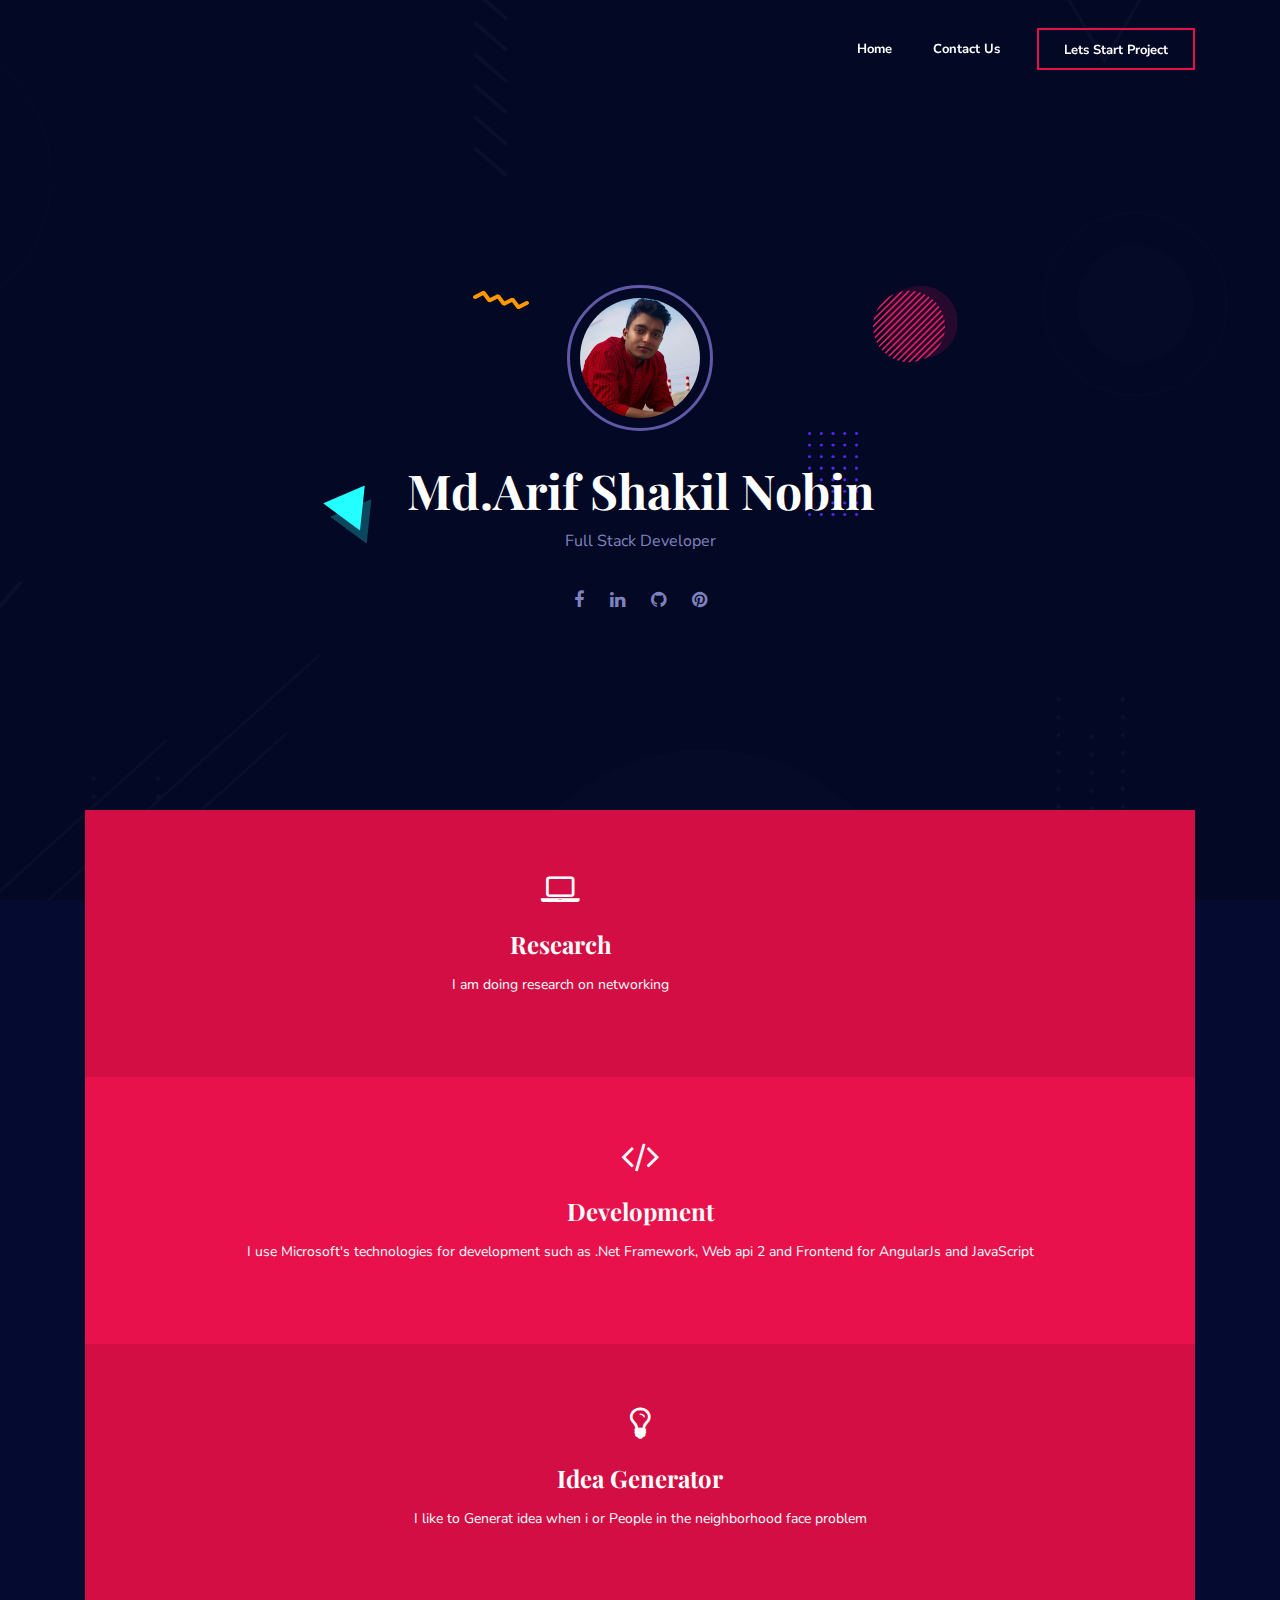
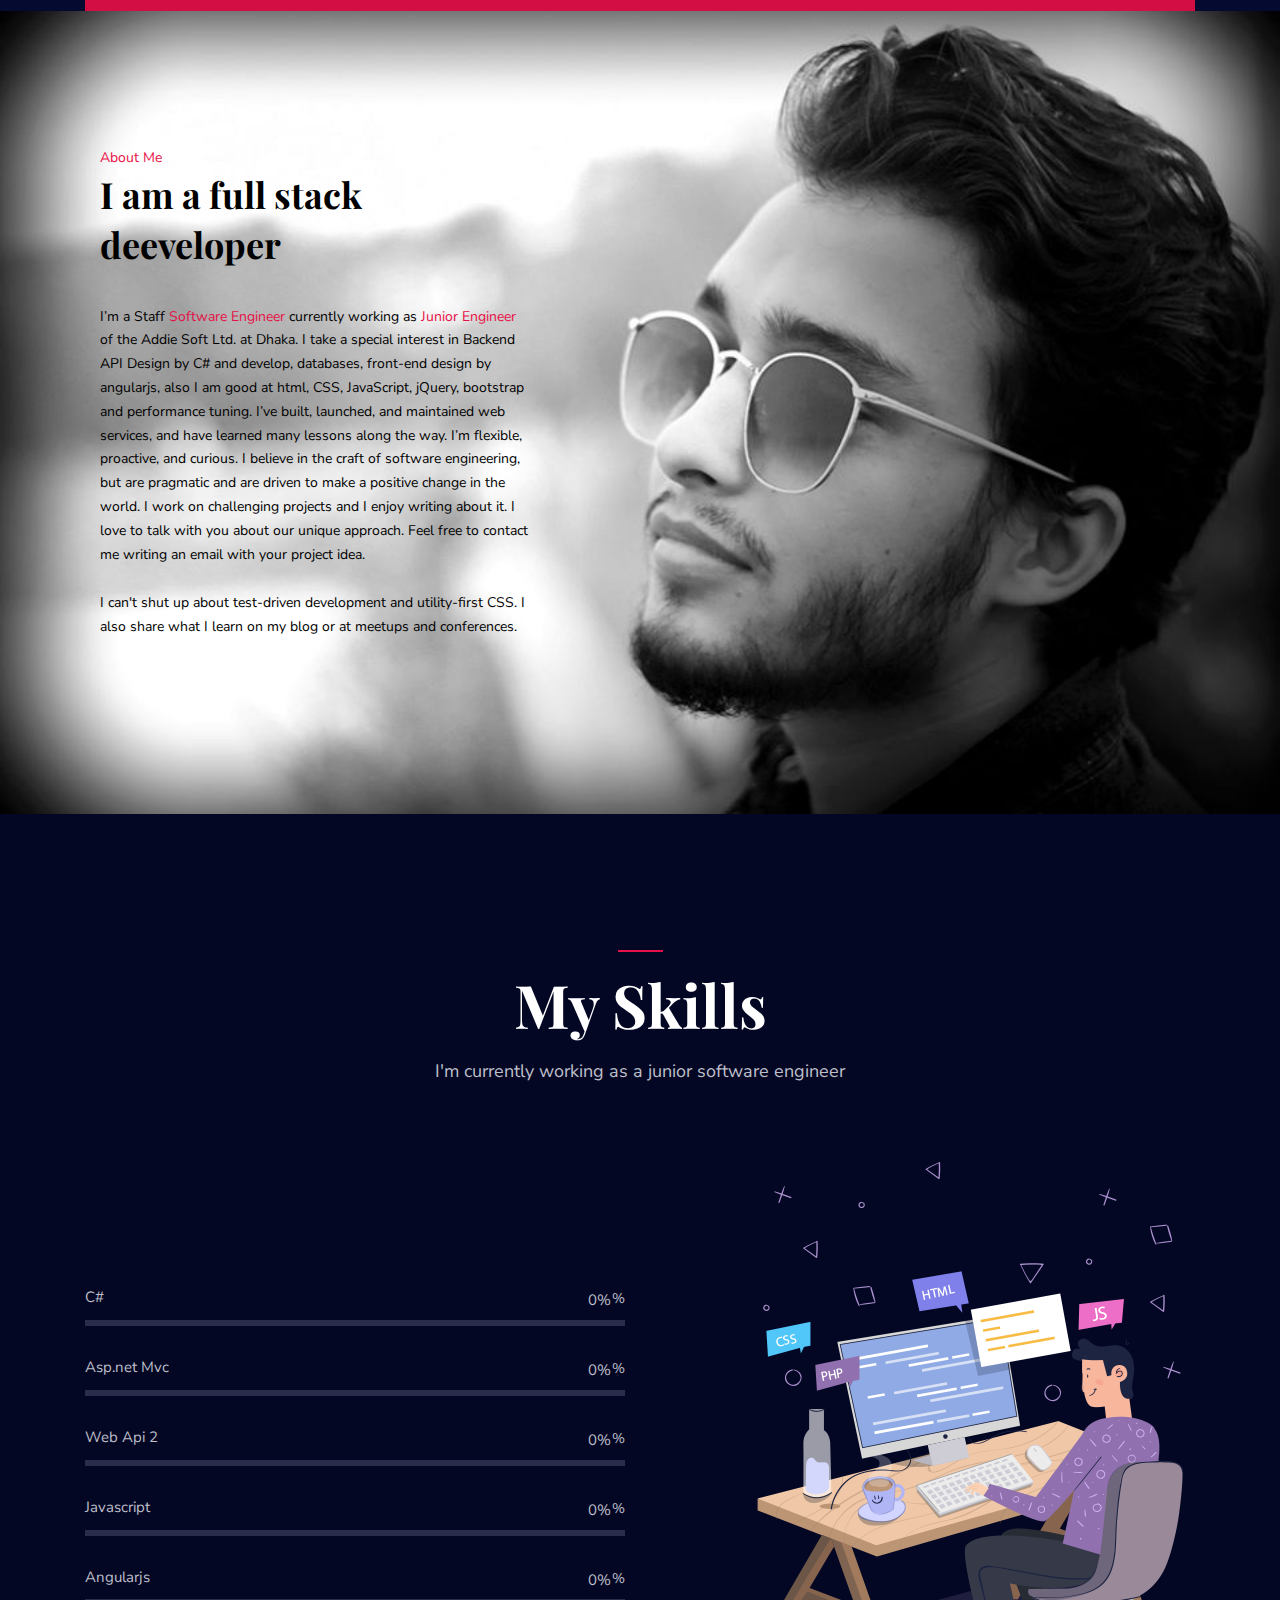
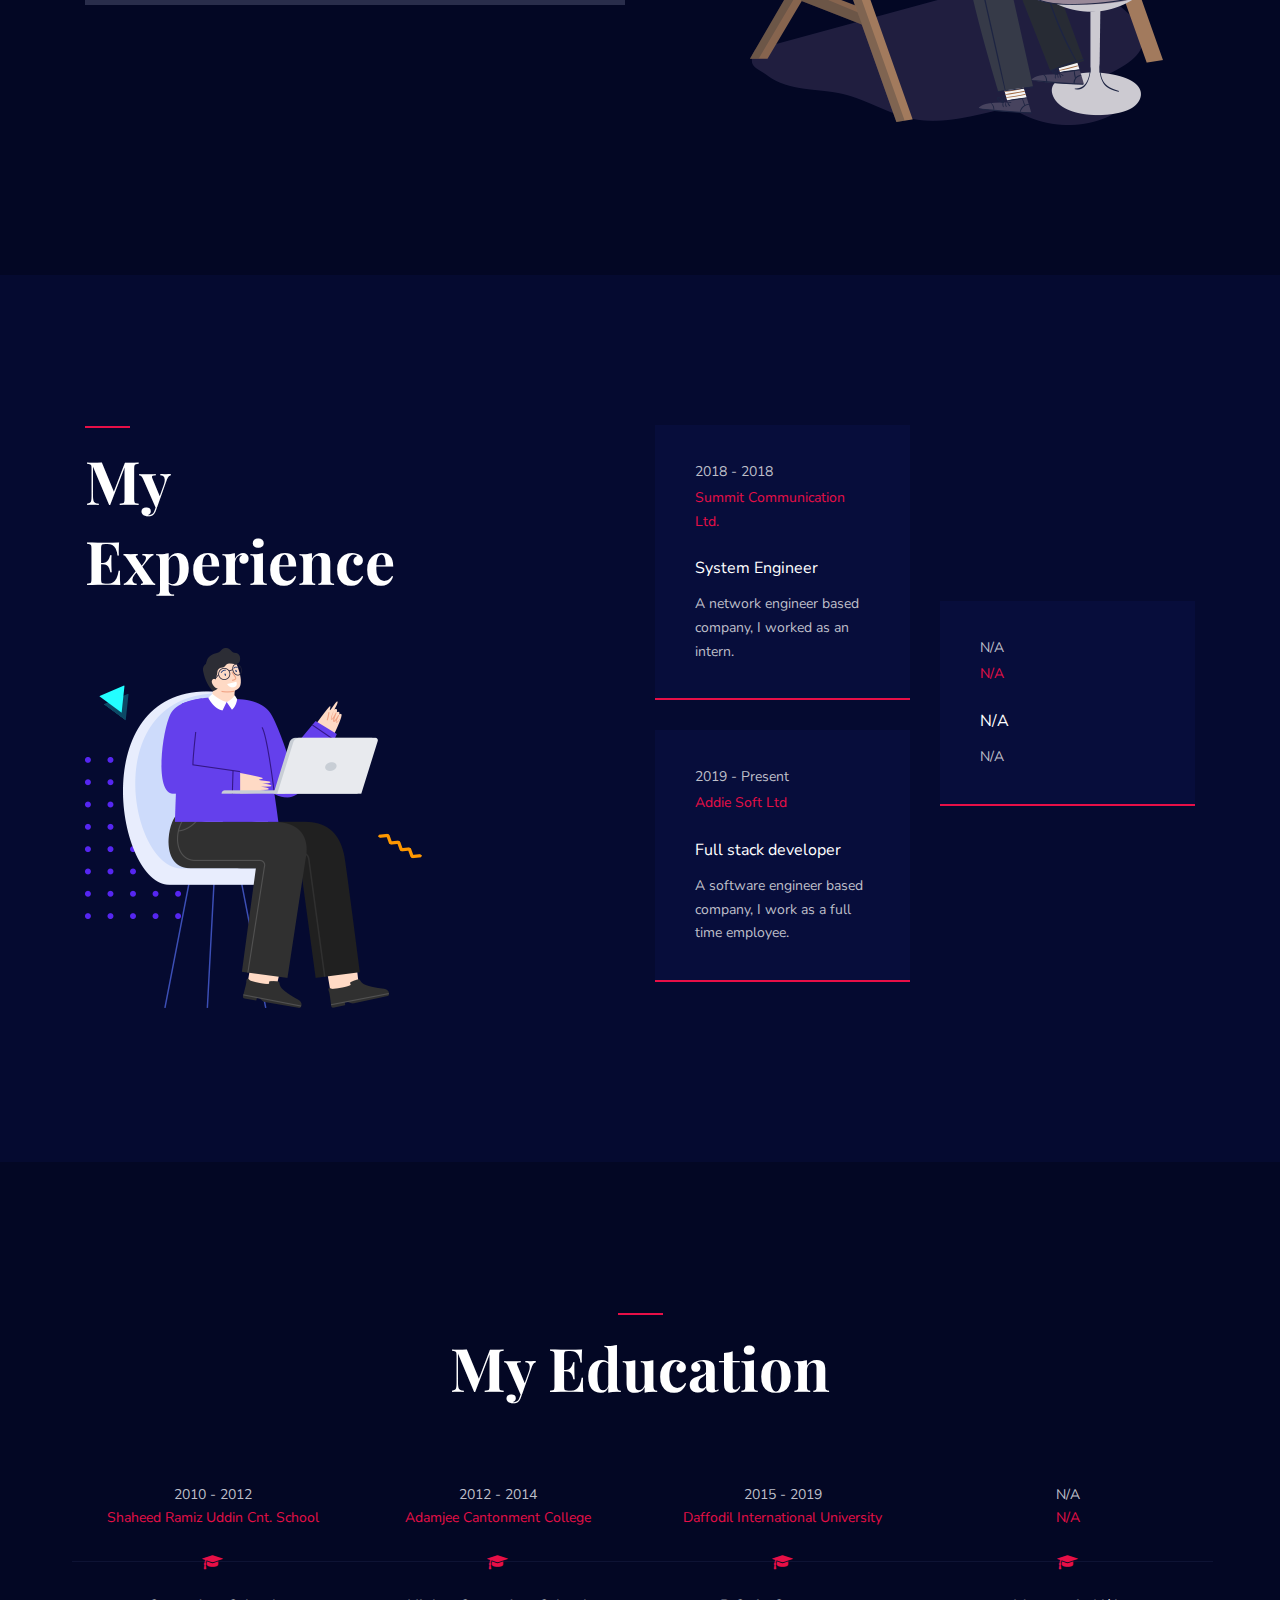
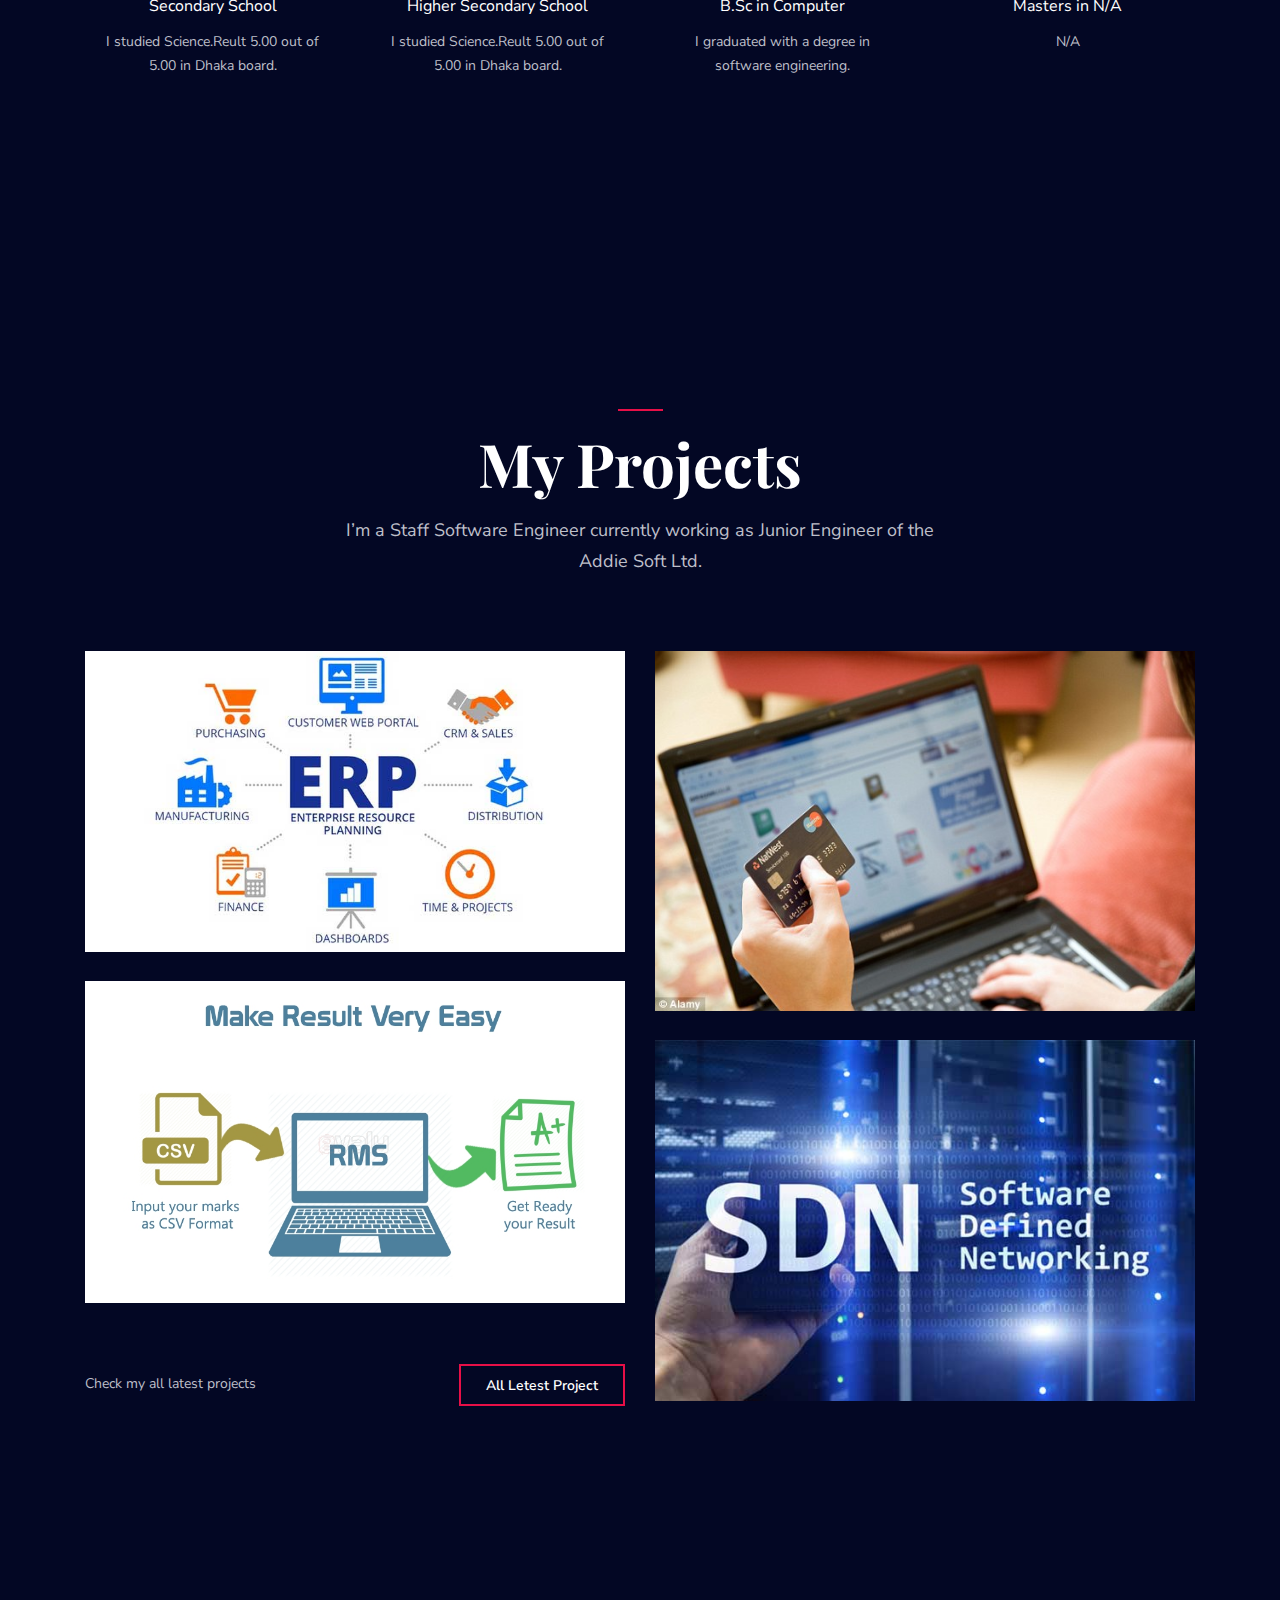
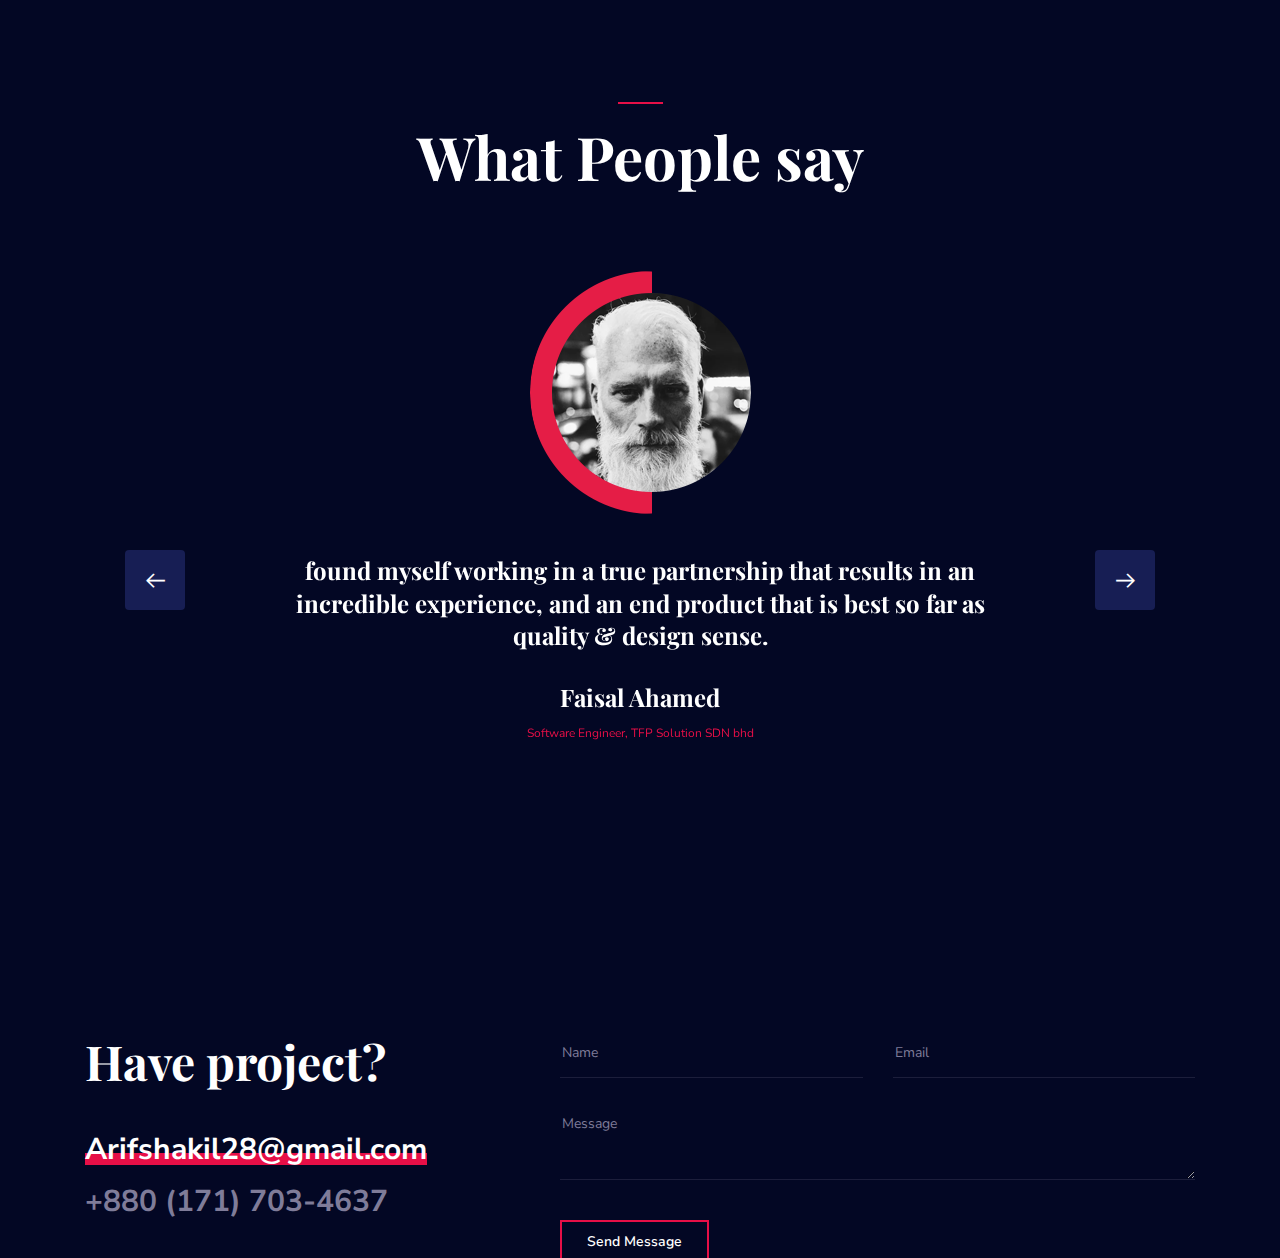
==== index.html @ 3f77db64 "first commit" ====
<!DOCTYPE html>
<html lang="zxx">

<!-- Mirrored from theuxlab.net/miralax/index-3.html by HTTrack Website Copier/3.x [XR&CO'2014], Sat, 02 May 2020 08:11:16 GMT -->
<head>
    <meta charset="UTF-8">
    <meta name="viewport" content="width=device-width, initial-scale=1.0">
    <meta http-equiv="X-UA-Compatible" content="IE=edge" />
    <meta http-equiv="X-UA-Compatible" content="ie=edge">
    <title>Md.Arif Shakil Nobin</title>

    <!-- Stylesheet -->
    <link rel="stylesheet" href="assets/css/vendor.css">
    <link rel="stylesheet" href="assets/css/style.css">
    <link rel="stylesheet" href="assets/css/responsive.css">

</head>
<body class="bg-two">

    <!-- preloader area start -->
    <div class="preloader" id="preloader">
        <div class="preloader-inner">
            <div class="spinner">
                <div class="dot1"></div>
                <div class="dot2"></div>
            </div>
        </div>
    </div>
    <!-- preloader area end -->
    <div class="body-overlay" id="body-overlay"></div>

    <!-- navbar start -->
    <div class="navbar-area bg-one">
        <nav class="navbar navbar-area navbar-expand-lg">
            <div class="container nav-container">
                <div class="responsive-mobile-menu">
                    <button class="menu toggle-btn d-block d-lg-none" data-target="#miralax_main_menu" 
                    aria-expanded="false" aria-label="Toggle navigation">
                        <span class="icon-left"></span>
                        <span class="icon-right"></span>
                    </button>
                </div>
                <!-- <div class="logo">
                    <a href="index.html"><img src="assets/img/logo2.png" alt="img"></a>
                </div> -->
                <div class="nav-right-part nav-right-part-mobile">
                    <a class="btn btn-transparent" href="#">Lets Start Project</a>
                </div>
                <div class="collapse navbar-collapse" id="miralax_main_menu">
                    <ul class="navbar-nav menu-open">
                        <li>
                            <a href="index.html">Home</a>
                            <!-- <ul class="sub-menu">
                                <li><a href="index.html">Home 01</a></li>
                                <li><a href="index-2.html">Home 02</a></li>
                                <li><a href="index-3.html">Home 03</a></li>
                            </ul> -->
                        </li>
                        <!-- <li><a href="profile.html">profile</a></li>
                        <li><a href="pricing.html">Pricing</a></li>
                        <li class="menu-item-has-children">
                            <a href="#">Blog</a>
                            <ul class="sub-menu">
                                <li><a href="blog.html">Blog</a></li>
                                <li><a href="single-blog.html">Blog Single</a></li>
                            </ul>
                        </li> -->
                        <li><a href="contact.html">Contact Us</a></li>
                    </ul>
                </div>
                <div class="nav-right-part nav-right-part-desktop">
                    <a class="btn btn-transparent" href="#">Lets Start Project</a>
                </div>
            </div>
        </nav>
    </div>
    <!-- navbar end -->
    
    <!-- banner start -->
    <div class="banner-area bg-one style-three text-center" style="background-image: url(assets/img/banner/12.png);">
        <div class="container">
            <div class="row justify-content-center">
                <div class="col-lg-7">
                    <div class="banner-inner">
                        <div class="banner-effect-thumb">
                            <img class="effect-img-1" src="assets/img/banner/3.png" alt="img">
                            <img class="effect-img-2" src="assets/img/banner/13.png" alt="img">
                            <img class="effect-img-3" src="assets/img/banner/5.png" alt="img">
                            <img class="effect-img-4" src="assets/img/banner/6.png" alt="img">
                        </div>
                        <div class="thumb">
                            <img src="assets/img/banner/nobin.png" alt="img">
                        </div>
                        <h2>Md.Arif Shakil Nobin</h2>
                        <p>Full Stack Developer</p>
                        <ul class="social-media">
                            <li><a href="https://www.facebook.com/n0bin"><i class="fa fa-facebook"></i></a></li>
                            <li><a href="https://www.linkedin.com/in/nobin922/"><i class="fa fa-linkedin"></i></a></li>
                            <li><a href="https://github.com/arif3592"><i class="fa fa-github"></i></a></li>
                            <li><a href="https://www.pinterest.com/ArifShakilNobin/"><i class="fa fa-pinterest"></i></a></li>
                        </ul>
                    </div>
                </div>
            </div>
        </div>
    </div>
    <!-- banner end -->

    <!-- service area start -->
    <div class="service-area banner-service">
        <div class="container">
            <ul class="service-inner-area">
                <li>
                    <div class="single-service text-center">
                        <div class="icon-box">
                            <i class="fa fa-laptop"></i>
                        </div> 
                        <div class="details">
                            <h5>Research </h5>
                            <p>I am doing research on networking</p>
                        </div>
                    </div>
                </li>
                <li>
                    <div class="single-service text-center">
                        <div class="icon-box">
                            <i class="fa fa-code"></i>
                        </div> 
                        <div class="details">
                            <h5>Development</h5>
                            <p>I use Microsoft's technologies for development such as .Net Framework, Web api 2 and Frontend for AngularJs and JavaScript</p>
                        </div>
                    </div>
                </li>
                <li>
                    <div class="single-service text-center">
                        <div class="icon-box">
                            <i class="fa fa-lightbulb-o"></i>
                        </div> 
                        <div class="details">
                            <h5>Idea Generator</h5>
                            <p>I like to Generat idea when i or People in the neighborhood face problem</p>
                        </div>
                    </div>
                </li>
            </ul>
        </div>
    </div>
    <!-- service area end -->

    <!-- about area start -->
    <div class="about-area bg-one pd-top-135 pd-bottom-150" style= "background-image: url(assets/img/about/15.png);">
        <div class="container">
            <div class="col-xl-5 col-lg-6 col-md-7 align-self-center">
                <div class="about-inner">
                    <p class="sub-title">About Me</p>
                    <h3 style="color: black;">I am a full stack deeveloper</h3>
                    <p class="c-text" style="color: black;">I’m a Staff <span>Software Engineer</span> currently working as <span>Junior Engineer</span> of the Addie Soft Ltd. at Dhaka. I take a special interest in Backend API Design by C# and develop, databases, front-end design by angularjs, also I am good at html, CSS, JavaScript,   jQuery, bootstrap and performance tuning. 
                        I’ve built, launched, and maintained web services, and have learned many lessons along the way. I’m flexible, proactive, and curious. I believe in the craft of software engineering, but are pragmatic and are driven to make a positive change in the world. 
                        I work on challenging projects and I enjoy writing about it. I love to talk with you about our unique approach. Feel free to contact me writing an email with your project idea. </p>
                    <p class="c-text" style="color:black">I can't shut up about test-driven development and utility-first CSS. I also share what I learn on my blog or at meetups and conferences. </p>
                </div>
            </div>
        </div>
    </div>
    <!-- about area end -->

    <!-- skill area start -->
    <div class="skill-area bg-one pd-top-135 pd-bottom-150">
        <div class="container">
            <div class="row justify-content-center">
                <div class="col-lg-7">
                    <div class="section-title text-center">
                        <h2>My Skills</h2>
                        <p>I'm currently working as a junior software engineer</p>
                    </div>
                </div>  
            </div> 
            <div class="row">
                <div class="col-lg-6 col-md-6 align-self-center">
                    <div class="about-inner">
                        <div class="service-progress all-progress" id="progress-running">
                            <div class="progress-item">
                                <span class="progress-heading">C#</span>
                                <span class="counting-icons">%</span>
                                <span class="progress-count counting" data-count="70">0%</span>
                                <div class="progress-bg">
                                    <div id="progress-one" class="progress-rate" data-value="70">
                                    </div>
                                </div>
                            </div>
                            <div class="progress-item">
                                <span class="progress-heading">Asp.net Mvc</span>
                                <span class="counting-icons">%</span>
                                <span class="progress-count counting" data-count="80">0%</span>
                                <div class="progress-bg">
                                    <div id="progress-two" class="progress-rate" data-value="80">
                                    </div>
                                </div>
                            </div>

                            
                            <div class="progress-item">
                                <span class="progress-heading">Web Api 2</span>
                                <span class="counting-icons">%</span>
                                <span class="progress-count counting" data-count="70">0%</span>
                                <div class="progress-bg">
                                    <div id="progress-three" class="progress-rate" data-value="70">
                                    </div>
                                </div>
                            </div>
                            
                            <div class="progress-item">
                                <span class="progress-heading">Javascript</span>
                                <span class="counting-icons">%</span>
                                <span class="progress-count counting" data-count="80">0%</span>
                                <div class="progress-bg">
                                    <div id="progress-four" class="progress-rate" data-value="80">
                                    </div>
                                </div>
                            </div>
                            <div class="progress-item pb-0">
                                <span class="progress-heading">Angularjs</span>
                                <span class="counting-icons">%</span>
                                <span class="progress-count counting" data-count="70">0%</span>
                                <div class="progress-bg">
                                    <div id="progress-five" class="progress-rate" data-value="70">
                                    </div>
                                </div>
                            </div>
                        </div>
                    </div>
                </div>
                <div class="col-lg-5 col-md-6 offset-lg-1">
                    <div class="thumb mt-md-0 mt-5">
                        <img src="assets/img/about/2.png" alt="img">
                    </div>
                </div>
            </div>
        </div>
    </div>
    <!-- skill area end -->

    <!-- experience area start -->
    <div class="experience-area bg-two pd-top-150 pd-bottom-150">
        <div class="container">
            <div class="row">
                <div class="col-md-4">
                    <div class="section-title style-three mb-0">
                        <h2>My <br> Experience</h2>
                        <div class="thumb mt-xl-5">
                            <img src="assets/img/other/1.png" alt="img">
                        </div>
                    </div>
                </div>   
                <div class="col-xl-6 col-lg-7 col-md-8 offset-xl-2 offset-lg-1">
                    <div class="row">
                        <div class="col-sm-6">
                            <div class="single-experience mt-md-0 mt-5">
                                <p class="date">2018 - 2018</p>
                                <p class="cat">Summit Communication Ltd.</p>
                                <h6>System Engineer</h6>
                                <p>A network engineer based company, I worked as an intern. </p>
                            </div>
                            <div class="single-experience">
                                <p class="date">2019 - Present</p>
                                <p class="cat">Addie Soft Ltd</p>
                                <h6>Full stack developer</h6>
                                <p>A software engineer based company, I work as a full time employee.</p>
                            </div>
                        </div>
                        <div class="col-sm-6 align-self-center">
                            <div class="single-experience">
                                <p class="date">N/A</p>
                                <p class="cat">N/A</p>
                                <h6>N/A</h6>
                                <p>N/A</p>
                            </div>
                        </div>
                    </div>
                </div>
            </div>
        </div>
    </div>
    <!-- experience area end -->

    <!-- education area start -->
    <div class="education-area bg-one pd-top-150 pd-bottom-120">
        <div class="container">
            <div class="row justify-content-center">
                <div class="col-lg-6">
                    <div class="section-title text-center">
                        <h2>My Education</h2>
                    </div>
                </div>  
            </div> 
            <div class="row">
                <div class="col-lg-3 col-sm-6">
                    <div class="single-education text-center">
                        <p class="date">2010 - 2012</p>
                        <p class="school">Shaheed Ramiz Uddin Cnt. School</p>
                        <div class="icon-box">
                            <i class="fa fa-graduation-cap"></i>
                        </div>
                        <div class="details">
                            <h6>Secondary School</h6>
                            <p>I studied Science.Reult 5.00 out of 5.00 in Dhaka board.</p>
                        </div>
                    </div>
                </div>
                <div class="col-lg-3 col-sm-6">
                    <div class="single-education text-center">
                        <p class="date">2012 - 2014</p>
                        <p class="school">Adamjee Cantonment College</p>
                        <div class="icon-box">
                            <i class="fa fa-graduation-cap"></i>
                        </div>
                        <div class="details">
                            <h6>Higher Secondary School</h6>
                            <p>I studied Science.Reult 5.00 out of 5.00 in Dhaka board.</p>
                        </div>
                    </div>
                </div>
                <div class="col-lg-3 col-sm-6">
                    <div class="single-education text-center">
                        <p class="date">2015 - 2019</p>
                        <p class="school">Daffodil International University</p>
                        <div class="icon-box">
                            <i class="fa fa-graduation-cap"></i>
                        </div>
                        <div class="details">
                            <h6>B.Sc in Computer</h6>
                            <p>I graduated with a degree in software engineering.</p>
                        </div>
                    </div>
                </div>
                <div class="col-lg-3 col-sm-6">
                    <div class="single-education text-center">
                        <p class="date">N/A</p>
                        <p class="school">N/A</p>
                        <div class="icon-box">
                            <i class="fa fa-graduation-cap"></i>
                        </div>
                        <div class="details">
                            <h6>Masters in N/A</h6>
                            <p>N/A</p>
                        </div>
                    </div>
                </div>
            </div> 
        </div>  
    </div>  
    <!-- education area End -->

    <!--products-area start-->
    <div class="products-area bg-one pd-top-150 pd-bottom-120">
        <div class="container">
            <div class="row justify-content-center">
                <div class="col-lg-7">
                    <div class="section-title text-center">
                        <h2>My Projects</h2>
                        <p>I’m a Staff Software Engineer currently working as Junior Engineer of the <br>Addie Soft Ltd.</p>
                    </div>
                </div>   
            </div>
            <!--Property filter Start-->
            <div class="isotop-filter-area row custom-gutter">
                <div class="gallery-sizer col-1"></div>
                <!--property item Start-->
                <div class="project-filter-item col-sm-6">
                    <div class="single-project">
                        <div class="thumb">
                            <img src="assets/img/project/4.png" alt="img">
                        </div>
                        <div class="details">
                            <h4>ERP System</h4>
                            <a href="#">Work for Bangladesh Merin Academy(BMA) ERP project. When I work on this project I use C# for backend, AngularJs for front-end and Agile Methodology.
                            </a>
                        </div>
                    </div>
                </div>
                <div class="project-filter-item col-sm-6">
                    <div class="single-project">
                        <div class="thumb">
                            <img src="assets/img/project/5.png" alt="img">
                        </div>
                        <div class="details">
                            <h4>Bill Payment</h4>
                            <a href="#">I work on this project with BASIS. When I work on this project I use C# for backend,  jQuery, Ajax for front-end and Agile Methodology.
                            </a>
                        </div>
                    </div>
                </div>
                <div class="project-filter-item col-sm-6">
                    <div class="single-project">
                        <div class="thumb">
                            <img src="assets/img/project/6.png" alt="img">
                        </div>
                        <div class="details">
                            <h4>Course and Result System</h4>
                            <a href="#">I work on this project with BASIS. When I work on this project I use C# for backend,  jQuery, Ajax for front-end and Agile Methodology.</a>
                        </div>
                    </div>
                </div>

                <div class="project-filter-item col-sm-6">
                    <div class="single-project">
                        <div class="thumb">
                            <img src="assets/img/project/7.png" alt="img">
                        </div>
                        <div class="details">
                            <h4>Publication</h4>
                            <a href="#">M. S. Hossen, M. H. Rahman, M. Al-Mustanjid, M. A. Shakil Nobin and M. A. Habib, "Enhancing Quality of Service in SDN based on Multi-path Routing Optimization with DFS," 2019 International Conference on Sustainable Technologies for Industry 4.0 (STI), Dhaka, Bangladesh, 2019, pp. 1-5.
                            </a>
                        </div>
                    </div>
                </div>
                <div class="project-filter-item col-sm-6">
                    <div class="single-project">
                        <div class="btn-wrap mt-lg-3">
                            <p class="d-inline float-left pt-2 mb-0 mt-3">Check my all  latest projects</p>
                            <a class="btn btn-transparent float-lg-right mt-3" href="#">All  Letest Project</a>
                        </div>
                    </div>
                </div>
            </div>
        </div>
    </div>
    <!--products-area end-->

    <!--client-area start-->
    <!-- <div class="client-area bg-two pd-top-120">
        <div class="container">
            <div class="row">
                <div class="col-xl-8 col-lg-10">
                    <div class="section-title style-two mb-0">
                        <h2>Develop the most great experience <span>365 days</span></h2>
                    </div>
                </div> 
            </div>
            <div class="client-slider-inner pd-top-135">
                <h4 class="client-title">I am happy to work on project for</h4>
                <div class="client-slider owl-carousel">
                    <div class="item">
                        <a class="client-thumb" href="#">
                            <img src="assets/img/client/5.png" alt="img">
                        </a>
                    </div>
                    <div class="item">
                        <a class="client-thumb" href="#">
                            <img src="assets/img/client/4.png" alt="img">
                        </a>
                    </div>
                    <div class="item">
                        <a class="client-thumb" href="#">
                            <img src="assets/img/client/3.png" alt="img">
                        </a>
                    </div>
                    <div class="item">
                        <a class="client-thumb" href="#">
                            <img src="assets/img/client/2.png" alt="img">
                        </a>
                    </div>
                    <div class="item">
                        <a class="client-thumb" href="#">
                            <img src="assets/img/client/1.png" alt="img">
                        </a>
                    </div>
                </div>
            </div> 
        </div>
    </div> -->
    <!--client-area end-->

    <!--testimonial-area start-->
    <div class="testimonial-area bg-one pd-top-150 pd-bottom-150">
        <div class="container">
            <div class="row justify-content-center">
                <div class="col-lg-8">
                    <div class="section-title text-center">
                        <h2>What People say</h2>
                    </div>
                </div> 
            </div>
            <div class="row justify-content-center">
                <div class="col-lg-8">
                    <div class="testimonial-slider owl-carousel">
                        <div class="item">
                            <div class="single-testimonial-inner text-center">
                                <div class="thumb">
                                    <img src="assets/img/testimonial/1.png" alt="img">
                                </div>
                                <div class="details">
                                    <h5> found myself working in a true partnership that results in an incredible experience, and an end product that is  best so far as quality & design sense. </h5>
                                    <h5 class="name">Faisal Ahamed</h5>
                                    <p>Software Engineer, TFP Solution SDN bhd</p>
                                </div>
                            </div>
                        </div>

                        <!-- <div class="item">
                            <div class="single-testimonial-inner text-center">
                                <div class="thumb">
                                    <img src="assets/img/testimonial/1.png" alt="img">
                                </div>
                                <div class="details">
                                    <h5> found myself working in a true partnership that results in an incredible experience, and an end product that is  best so far as quality & design sense. </h5>
                                    <h5 class="name">Murphy Attorn</h5>
                                    <p>CEO, CODURTRUS</p>
                                </div>
                            </div>
                        </div> -->
                    </div>
                </div>
            </div>
        </div>
    </div>

    
    <!--testimonial-area end-->

    <!--blog-area start-->
    <!-- <div class="blog-area bg-two pd-top-150 pd-bottom-120">
        <div class="container">
            <div class="row justify-content-center">
                <div class="col-lg-8">
                    <div class="section-title text-center">
                        <h2>My articles</h2>
                    </div>
                </div> 
            </div>
            <div class="row justify-content-center">
                <div class="col-lg-4 col-sm-6">
                    <div class="single-blog">
                        <div class="thumb">
                            <img src="assets/img/blog/1.png" alt="img">
                            <div class="post-info">
                                <a class="cat" href="#">UI/UX Design</a>
                                <div class="date">
                                    <span>April 2020</span>
                                </div>
                            </div>
                        </div>
                        <div class="details">
                            <h5><a href="single-blog.html">Make your agency friendly like environtmental</a></h5>
                            <p class="comment">Comments (03)</p>
                        </div>
                    </div>
                </div>
                <div class="col-lg-4 col-sm-6">
                    <div class="single-blog">
                        <div class="thumb">
                            <img src="assets/img/blog/2.png" alt="img">
                            <div class="post-info">
                                <a class="cat" href="#">UI/UX Design</a>
                                <div class="date">
                                    <span>March 2020</span>
                                </div>
                            </div>
                        </div>
                        <div class="details">
                            <h5><a href="single-blog.html">Make your agency friendly like environtmental</a></h5>
                            <p class="comment">Comments (05)</p>
                        </div>
                    </div>
                </div>
                <div class="col-lg-4 col-sm-6">
                    <div class="single-blog">
                        <div class="thumb">
                            <img src="assets/img/blog/3.png" alt="img">
                            <div class="post-info">
                                <a class="cat" href="#">UI/UX Design</a>
                                <div class="date">
                                    <span>April 2020</span>
                                </div>
                            </div>
                        </div>
                        <div class="details">
                            <h5><a href="single-blog.html">Make your agency friendly like environtmental</a></h5>
                            <p class="comment">Comments (21)</p>
                        </div>
                    </div>
                </div>
            </div>
        </div>
    </div> -->
    <!--blog-area end-->

    <!--contact-area start-->
    <div class="contact-area bg-one pd-top-135 pd-bottom-150">
        <div class="container">
            <div class="row">
                <div class="col-xl-4 col-lg-5">
                    <div class="contact-info-inner">
                        <h3>Have project?</h3>
                        <h4 class="mail">Arifshakil28@gmail.com</h4>
                        <h4 class="number">+880 (171) 703-4637 </h4>
                    </div>
                </div>
                <div class="col-lg-7 offset-xl-1">
                    <form class="contact-form-inner mt-4 mt-lg-0">
                        <div class="row">
                            <div class="col-sm-6">
                                <div class="single-input-inner">
                                    <input type="text" placeholder="Name">
                                </div>
                            </div>
                            <div class="col-sm-6">
                                <div class="single-input-inner">
                                    <input type="text" placeholder="Email">
                                </div>
                            </div>
                            <div class="col-lg-12">
                                <div class="single-input-inner">
                                    <textarea rows="5" placeholder="Message"></textarea>
                                </div>
                            </div>
                            <div class="col-lg-12">
                                <a class="btn btn-transparent" href="#">Send Message</a>
                            </div>
                        </div>
                    </form>
                </div>
            </div>
        </div>
    </div>
    <!--contact-area end-->

    <!-- footer area start -->
    <footer class="footer-area bg-three">
        <div class="container">
            <div class="footer-inner text-center">
                <h5>Follow me on</h5>
                <ul class="social-media">
                    <li><a href="https://www.facebook.com/n0bin"><i class="fa fa-facebook"></i></a></li>
                    <li><a href="https://www.linkedin.com/in/nobin922/"><i class="fa fa-linkedin"></i></a></li>
                    <li><a href="https://github.com/arif3592"><i class="fa fa-github"></i></a></li>
                    <li><a href="https://www.pinterest.com/ArifShakilNobin/"><i class="fa fa-pinterest"></i></a></li>
                </ul>
                <div class="copy-right">
                    <!-- 2020 Copyright Malcom Designed by Love . All Rights Reserved -->
                </div>
            </div>
        </div>
    </footer>
    <!-- footer area end -->

    <!-- back to top area start -->
    <div class="back-to-top">
        <span class="back-top"><i class="fa fa-angle-up"></i></span>
    </div>
    <!-- back to top area end -->


    <!-- all plugins here -->
    <script src="assets/js/vendor.js"></script>
    <!-- main js  -->
    <script src="assets/js/main.js"></script>
</body>

</html>
---- assets/css/vendor.css ----
@charset "UTF-8";

/*!
 * animate.css -https://daneden.github.io/animate.css/
 * Version - 3.7.2
 * Licensed under the MIT license - http://opensource.org/licenses/MIT
 *
 * Copyright (c) 2019 Daniel Eden
 */

@-webkit-keyframes bounce {
  from,
  20%,
  53%,
  80%,
  to {
    -webkit-animation-timing-function: cubic-bezier(0.215, 0.61, 0.355, 1);
    animation-timing-function: cubic-bezier(0.215, 0.61, 0.355, 1);
    -webkit-transform: translate3d(0, 0, 0);
    transform: translate3d(0, 0, 0);
  }

  40%,
  43% {
    -webkit-animation-timing-function: cubic-bezier(0.755, 0.05, 0.855, 0.06);
    animation-timing-function: cubic-bezier(0.755, 0.05, 0.855, 0.06);
    -webkit-transform: translate3d(0, -30px, 0);
    transform: translate3d(0, -30px, 0);
  }

  70% {
    -webkit-animation-timing-function: cubic-bezier(0.755, 0.05, 0.855, 0.06);
    animation-timing-function: cubic-bezier(0.755, 0.05, 0.855, 0.06);
    -webkit-transform: translate3d(0, -15px, 0);
    transform: translate3d(0, -15px, 0);
  }

  90% {
    -webkit-transform: translate3d(0, -4px, 0);
    transform: translate3d(0, -4px, 0);
  }
}

@keyframes bounce {
  from,
  20%,
  53%,
  80%,
  to {
    -webkit-animation-timing-function: cubic-bezier(0.215, 0.61, 0.355, 1);
    animation-timing-function: cubic-bezier(0.215, 0.61, 0.355, 1);
    -webkit-transform: translate3d(0, 0, 0);
    transform: translate3d(0, 0, 0);
  }

  40%,
  43% {
    -webkit-animation-timing-function: cubic-bezier(0.755, 0.05, 0.855, 0.06);
    animation-timing-function: cubic-bezier(0.755, 0.05, 0.855, 0.06);
    -webkit-transform: translate3d(0, -30px, 0);
    transform: translate3d(0, -30px, 0);
  }

  70% {
    -webkit-animation-timing-function: cubic-bezier(0.755, 0.05, 0.855, 0.06);
    animation-timing-function: cubic-bezier(0.755, 0.05, 0.855, 0.06);
    -webkit-transform: translate3d(0, -15px, 0);
    transform: translate3d(0, -15px, 0);
  }

  90% {
    -webkit-transform: translate3d(0, -4px, 0);
    transform: translate3d(0, -4px, 0);
  }
}

.bounce {
  -webkit-animation-name: bounce;
  animation-name: bounce;
  -webkit-transform-origin: center bottom;
  transform-origin: center bottom;
}

@-webkit-keyframes flash {
  from,
  50%,
  to {
    opacity: 1;
  }

  25%,
  75% {
    opacity: 0;
  }
}

@keyframes flash {
  from,
  50%,
  to {
    opacity: 1;
  }

  25%,
  75% {
    opacity: 0;
  }
}

.flash {
  -webkit-animation-name: flash;
  animation-name: flash;
}

/* originally authored by Nick Pettit - https://github.com/nickpettit/glide */

@-webkit-keyframes pulse {
  from {
    -webkit-transform: scale3d(1, 1, 1);
    transform: scale3d(1, 1, 1);
  }

  50% {
    -webkit-transform: scale3d(1.05, 1.05, 1.05);
    transform: scale3d(1.05, 1.05, 1.05);
  }

  to {
    -webkit-transform: scale3d(1, 1, 1);
    transform: scale3d(1, 1, 1);
  }
}

@keyframes pulse {
  from {
    -webkit-transform: scale3d(1, 1, 1);
    transform: scale3d(1, 1, 1);
  }

  50% {
    -webkit-transform: scale3d(1.05, 1.05, 1.05);
    transform: scale3d(1.05, 1.05, 1.05);
  }

  to {
    -webkit-transform: scale3d(1, 1, 1);
    transform: scale3d(1, 1, 1);
  }
}

.pulse {
  -webkit-animation-name: pulse;
  animation-name: pulse;
}

@-webkit-keyframes rubberBand {
  from {
    -webkit-transform: scale3d(1, 1, 1);
    transform: scale3d(1, 1, 1);
  }

  30% {
    -webkit-transform: scale3d(1.25, 0.75, 1);
    transform: scale3d(1.25, 0.75, 1);
  }

  40% {
    -webkit-transform: scale3d(0.75, 1.25, 1);
    transform: scale3d(0.75, 1.25, 1);
  }

  50% {
    -webkit-transform: scale3d(1.15, 0.85, 1);
    transform: scale3d(1.15, 0.85, 1);
  }

  65% {
    -webkit-transform: scale3d(0.95, 1.05, 1);
    transform: scale3d(0.95, 1.05, 1);
  }

  75% {
    -webkit-transform: scale3d(1.05, 0.95, 1);
    transform: scale3d(1.05, 0.95, 1);
  }

  to {
    -webkit-transform: scale3d(1, 1, 1);
    transform: scale3d(1, 1, 1);
  }
}

@keyframes rubberBand {
  from {
    -webkit-transform: scale3d(1, 1, 1);
    transform: scale3d(1, 1, 1);
  }

  30% {
    -webkit-transform: scale3d(1.25, 0.75, 1);
    transform: scale3d(1.25, 0.75, 1);
  }

  40% {
    -webkit-transform: scale3d(0.75, 1.25, 1);
    transform: scale3d(0.75, 1.25, 1);
  }

  50% {
    -webkit-transform: scale3d(1.15, 0.85, 1);
    transform: scale3d(1.15, 0.85, 1);
  }

  65% {
    -webkit-transform: scale3d(0.95, 1.05, 1);
    transform: scale3d(0.95, 1.05, 1);
  }

  75% {
    -webkit-transform: scale3d(1.05, 0.95, 1);
    transform: scale3d(1.05, 0.95, 1);
  }

  to {
    -webkit-transform: scale3d(1, 1, 1);
    transform: scale3d(1, 1, 1);
  }
}

.rubberBand {
  -webkit-animation-name: rubberBand;
  animation-name: rubberBand;
}

@-webkit-keyframes shake {
  from,
  to {
    -webkit-transform: translate3d(0, 0, 0);
    transform: translate3d(0, 0, 0);
  }

  10%,
  30%,
  50%,
  70%,
  90% {
    -webkit-transform: translate3d(-10px, 0, 0);
    transform: translate3d(-10px, 0, 0);
  }

  20%,
  40%,
  60%,
  80% {
    -webkit-transform: translate3d(10px, 0, 0);
    transform: translate3d(10px, 0, 0);
  }
}

@keyframes shake {
  from,
  to {
    -webkit-transform: translate3d(0, 0, 0);
    transform: translate3d(0, 0, 0);
  }

  10%,
  30%,
  50%,
  70%,
  90% {
    -webkit-transform: translate3d(-10px, 0, 0);
    transform: translate3d(-10px, 0, 0);
  }

  20%,
  40%,
  60%,
  80% {
    -webkit-transform: translate3d(10px, 0, 0);
    transform: translate3d(10px, 0, 0);
  }
}

.shake {
  -webkit-animation-name: shake;
  animation-name: shake;
}

@-webkit-keyframes headShake {
  0% {
    -webkit-transform: translateX(0);
    transform: translateX(0);
  }

  6.5% {
    -webkit-transform: translateX(-6px) rotateY(-9deg);
    transform: translateX(-6px) rotateY(-9deg);
  }

  18.5% {
    -webkit-transform: translateX(5px) rotateY(7deg);
    transform: translateX(5px) rotateY(7deg);
  }

  31.5% {
    -webkit-transform: translateX(-3px) rotateY(-5deg);
    transform: translateX(-3px) rotateY(-5deg);
  }

  43.5% {
    -webkit-transform: translateX(2px) rotateY(3deg);
    transform: translateX(2px) rotateY(3deg);
  }

  50% {
    -webkit-transform: translateX(0);
    transform: translateX(0);
  }
}

@keyframes headShake {
  0% {
    -webkit-transform: translateX(0);
    transform: translateX(0);
  }

  6.5% {
    -webkit-transform: translateX(-6px) rotateY(-9deg);
    transform: translateX(-6px) rotateY(-9deg);
  }

  18.5% {
    -webkit-transform: translateX(5px) rotateY(7deg);
    transform: translateX(5px) rotateY(7deg);
  }

  31.5% {
    -webkit-transform: translateX(-3px) rotateY(-5deg);
    transform: translateX(-3px) rotateY(-5deg);
  }

  43.5% {
    -webkit-transform: translateX(2px) rotateY(3deg);
    transform: translateX(2px) rotateY(3deg);
  }

  50% {
    -webkit-transform: translateX(0);
    transform: translateX(0);
  }
}

.headShake {
  -webkit-animation-timing-function: ease-in-out;
  animation-timing-function: ease-in-out;
  -webkit-animation-name: headShake;
  animation-name: headShake;
}

@-webkit-keyframes swing {
  20% {
    -webkit-transform: rotate3d(0, 0, 1, 15deg);
    transform: rotate3d(0, 0, 1, 15deg);
  }

  40% {
    -webkit-transform: rotate3d(0, 0, 1, -10deg);
    transform: rotate3d(0, 0, 1, -10deg);
  }

  60% {
    -webkit-transform: rotate3d(0, 0, 1, 5deg);
    transform: rotate3d(0, 0, 1, 5deg);
  }

  80% {
    -webkit-transform: rotate3d(0, 0, 1, -5deg);
    transform: rotate3d(0, 0, 1, -5deg);
  }

  to {
    -webkit-transform: rotate3d(0, 0, 1, 0deg);
    transform: rotate3d(0, 0, 1, 0deg);
  }
}

@keyframes swing {
  20% {
    -webkit-transform: rotate3d(0, 0, 1, 15deg);
    transform: rotate3d(0, 0, 1, 15deg);
  }

  40% {
    -webkit-transform: rotate3d(0, 0, 1, -10deg);
    transform: rotate3d(0, 0, 1, -10deg);
  }

  60% {
    -webkit-transform: rotate3d(0, 0, 1, 5deg);
    transform: rotate3d(0, 0, 1, 5deg);
  }

  80% {
    -webkit-transform: rotate3d(0, 0, 1, -5deg);
    transform: rotate3d(0, 0, 1, -5deg);
  }

  to {
    -webkit-transform: rotate3d(0, 0, 1, 0deg);
    transform: rotate3d(0, 0, 1, 0deg);
  }
}

.swing {
  -webkit-transform-origin: top center;
  transform-origin: top center;
  -webkit-animation-name: swing;
  animation-name: swing;
}

@-webkit-keyframes tada {
  from {
    -webkit-transform: scale3d(1, 1, 1);
    transform: scale3d(1, 1, 1);
  }

  10%,
  20% {
    -webkit-transform: scale3d(0.9, 0.9, 0.9) rotate3d(0, 0, 1, -3deg);
    transform: scale3d(0.9, 0.9, 0.9) rotate3d(0, 0, 1, -3deg);
  }

  30%,
  50%,
  70%,
  90% {
    -webkit-transform: scale3d(1.1, 1.1, 1.1) rotate3d(0, 0, 1, 3deg);
    transform: scale3d(1.1, 1.1, 1.1) rotate3d(0, 0, 1, 3deg);
  }

  40%,
  60%,
  80% {
    -webkit-transform: scale3d(1.1, 1.1, 1.1) rotate3d(0, 0, 1, -3deg);
    transform: scale3d(1.1, 1.1, 1.1) rotate3d(0, 0, 1, -3deg);
  }

  to {
    -webkit-transform: scale3d(1, 1, 1);
    transform: scale3d(1, 1, 1);
  }
}

@keyframes tada {
  from {
    -webkit-transform: scale3d(1, 1, 1);
    transform: scale3d(1, 1, 1);
  }

  10%,
  20% {
    -webkit-transform: scale3d(0.9, 0.9, 0.9) rotate3d(0, 0, 1, -3deg);
    transform: scale3d(0.9, 0.9, 0.9) rotate3d(0, 0, 1, -3deg);
  }

  30%,
  50%,
  70%,
  90% {
    -webkit-transform: scale3d(1.1, 1.1, 1.1) rotate3d(0, 0, 1, 3deg);
    transform: scale3d(1.1, 1.1, 1.1) rotate3d(0, 0, 1, 3deg);
  }

  40%,
  60%,
  80% {
    -webkit-transform: scale3d(1.1, 1.1, 1.1) rotate3d(0, 0, 1, -3deg);
    transform: scale3d(1.1, 1.1, 1.1) rotate3d(0, 0, 1, -3deg);
  }

  to {
    -webkit-transform: scale3d(1, 1, 1);
    transform: scale3d(1, 1, 1);
  }
}

.tada {
  -webkit-animation-name: tada;
  animation-name: tada;
}

/* originally authored by Nick Pettit - https://github.com/nickpettit/glide */

@-webkit-keyframes wobble {
  from {
    -webkit-transform: translate3d(0, 0, 0);
    transform: translate3d(0, 0, 0);
  }

  15% {
    -webkit-transform: translate3d(-25%, 0, 0) rotate3d(0, 0, 1, -5deg);
    transform: translate3d(-25%, 0, 0) rotate3d(0, 0, 1, -5deg);
  }

  30% {
    -webkit-transform: translate3d(20%, 0, 0) rotate3d(0, 0, 1, 3deg);
    transform: translate3d(20%, 0, 0) rotate3d(0, 0, 1, 3deg);
  }

  45% {
    -webkit-transform: translate3d(-15%, 0, 0) rotate3d(0, 0, 1, -3deg);
    transform: translate3d(-15%, 0, 0) rotate3d(0, 0, 1, -3deg);
  }

  60% {
    -webkit-transform: translate3d(10%, 0, 0) rotate3d(0, 0, 1, 2deg);
    transform: translate3d(10%, 0, 0) rotate3d(0, 0, 1, 2deg);
  }

  75% {
    -webkit-transform: translate3d(-5%, 0, 0) rotate3d(0, 0, 1, -1deg);
    transform: translate3d(-5%, 0, 0) rotate3d(0, 0, 1, -1deg);
  }

  to {
    -webkit-transform: translate3d(0, 0, 0);
    transform: translate3d(0, 0, 0);
  }
}

@keyframes wobble {
  from {
    -webkit-transform: translate3d(0, 0, 0);
    transform: translate3d(0, 0, 0);
  }

  15% {
    -webkit-transform: translate3d(-25%, 0, 0) rotate3d(0, 0, 1, -5deg);
    transform: translate3d(-25%, 0, 0) rotate3d(0, 0, 1, -5deg);
  }

  30% {
    -webkit-transform: translate3d(20%, 0, 0) rotate3d(0, 0, 1, 3deg);
    transform: translate3d(20%, 0, 0) rotate3d(0, 0, 1, 3deg);
  }

  45% {
    -webkit-transform: translate3d(-15%, 0, 0) rotate3d(0, 0, 1, -3deg);
    transform: translate3d(-15%, 0, 0) rotate3d(0, 0, 1, -3deg);
  }

  60% {
    -webkit-transform: translate3d(10%, 0, 0) rotate3d(0, 0, 1, 2deg);
    transform: translate3d(10%, 0, 0) rotate3d(0, 0, 1, 2deg);
  }

  75% {
    -webkit-transform: translate3d(-5%, 0, 0) rotate3d(0, 0, 1, -1deg);
    transform: translate3d(-5%, 0, 0) rotate3d(0, 0, 1, -1deg);
  }

  to {
    -webkit-transform: translate3d(0, 0, 0);
    transform: translate3d(0, 0, 0);
  }
}

.wobble {
  -webkit-animation-name: wobble;
  animation-name: wobble;
}

@-webkit-keyframes jello {
  from,
  11.1%,
  to {
    -webkit-transform: translate3d(0, 0, 0);
    transform: translate3d(0, 0, 0);
  }

  22.2% {
    -webkit-transform: skewX(-12.5deg) skewY(-12.5deg);
    transform: skewX(-12.5deg) skewY(-12.5deg);
  }

  33.3% {
    -webkit-transform: skewX(6.25deg) skewY(6.25deg);
    transform: skewX(6.25deg) skewY(6.25deg);
  }

  44.4% {
    -webkit-transform: skewX(-3.125deg) skewY(-3.125deg);
    transform: skewX(-3.125deg) skewY(-3.125deg);
  }

  55.5% {
    -webkit-transform: skewX(1.5625deg) skewY(1.5625deg);
    transform: skewX(1.5625deg) skewY(1.5625deg);
  }

  66.6% {
    -webkit-transform: skewX(-0.78125deg) skewY(-0.78125deg);
    transform: skewX(-0.78125deg) skewY(-0.78125deg);
  }

  77.7% {
    -webkit-transform: skewX(0.390625deg) skewY(0.390625deg);
    transform: skewX(0.390625deg) skewY(0.390625deg);
  }

  88.8% {
    -webkit-transform: skewX(-0.1953125deg) skewY(-0.1953125deg);
    transform: skewX(-0.1953125deg) skewY(-0.1953125deg);
  }
}

@keyframes jello {
  from,
  11.1%,
  to {
    -webkit-transform: translate3d(0, 0, 0);
    transform: translate3d(0, 0, 0);
  }

  22.2% {
    -webkit-transform: skewX(-12.5deg) skewY(-12.5deg);
    transform: skewX(-12.5deg) skewY(-12.5deg);
  }

  33.3% {
    -webkit-transform: skewX(6.25deg) skewY(6.25deg);
    transform: skewX(6.25deg) skewY(6.25deg);
  }

  44.4% {
    -webkit-transform: skewX(-3.125deg) skewY(-3.125deg);
    transform: skewX(-3.125deg) skewY(-3.125deg);
  }

  55.5% {
    -webkit-transform: skewX(1.5625deg) skewY(1.5625deg);
    transform: skewX(1.5625deg) skewY(1.5625deg);
  }

  66.6% {
    -webkit-transform: skewX(-0.78125deg) skewY(-0.78125deg);
    transform: skewX(-0.78125deg) skewY(-0.78125deg);
  }

  77.7% {
    -webkit-transform: skewX(0.390625deg) skewY(0.390625deg);
    transform: skewX(0.390625deg) skewY(0.390625deg);
  }

  88.8% {
    -webkit-transform: skewX(-0.1953125deg) skewY(-0.1953125deg);
    transform: skewX(-0.1953125deg) skewY(-0.1953125deg);
  }
}

.jello {
  -webkit-animation-name: jello;
  animation-name: jello;
  -webkit-transform-origin: center;
  transform-origin: center;
}

@-webkit-keyframes heartBeat {
  0% {
    -webkit-transform: scale(1);
    transform: scale(1);
  }

  14% {
    -webkit-transform: scale(1.3);
    transform: scale(1.3);
  }

  28% {
    -webkit-transform: scale(1);
    transform: scale(1);
  }

  42% {
    -webkit-transform: scale(1.3);
    transform: scale(1.3);
  }

  70% {
    -webkit-transform: scale(1);
    transform: scale(1);
  }
}

@keyframes heartBeat {
  0% {
    -webkit-transform: scale(1);
    transform: scale(1);
  }

  14% {
    -webkit-transform: scale(1.3);
    transform: scale(1.3);
  }

  28% {
    -webkit-transform: scale(1);
    transform: scale(1);
  }

  42% {
    -webkit-transform: scale(1.3);
    transform: scale(1.3);
  }

  70% {
    -webkit-transform: scale(1);
    transform: scale(1);
  }
}

.heartBeat {
  -webkit-animation-name: heartBeat;
  animation-name: heartBeat;
  -webkit-animation-duration: 1.3s;
  animation-duration: 1.3s;
  -webkit-animation-timing-function: ease-in-out;
  animation-timing-function: ease-in-out;
}

@-webkit-keyframes bounceIn {
  from,
  20%,
  40%,
  60%,
  80%,
  to {
    -webkit-animation-timing-function: cubic-bezier(0.215, 0.61, 0.355, 1);
    animation-timing-function: cubic-bezier(0.215, 0.61, 0.355, 1);
  }

  0% {
    opacity: 0;
    -webkit-transform: scale3d(0.3, 0.3, 0.3);
    transform: scale3d(0.3, 0.3, 0.3);
  }

  20% {
    -webkit-transform: scale3d(1.1, 1.1, 1.1);
    transform: scale3d(1.1, 1.1, 1.1);
  }

  40% {
    -webkit-transform: scale3d(0.9, 0.9, 0.9);
    transform: scale3d(0.9, 0.9, 0.9);
  }

  60% {
    opacity: 1;
    -webkit-transform: scale3d(1.03, 1.03, 1.03);
    transform: scale3d(1.03, 1.03, 1.03);
  }

  80% {
    -webkit-transform: scale3d(0.97, 0.97, 0.97);
    transform: scale3d(0.97, 0.97, 0.97);
  }

  to {
    opacity: 1;
    -webkit-transform: scale3d(1, 1, 1);
    transform: scale3d(1, 1, 1);
  }
}

@keyframes bounceIn {
  from,
  20%,
  40%,
  60%,
  80%,
  to {
    -webkit-animation-timing-function: cubic-bezier(0.215, 0.61, 0.355, 1);
    animation-timing-function: cubic-bezier(0.215, 0.61, 0.355, 1);
  }

  0% {
    opacity: 0;
    -webkit-transform: scale3d(0.3, 0.3, 0.3);
    transform: scale3d(0.3, 0.3, 0.3);
  }

  20% {
    -webkit-transform: scale3d(1.1, 1.1, 1.1);
    transform: scale3d(1.1, 1.1, 1.1);
  }

  40% {
    -webkit-transform: scale3d(0.9, 0.9, 0.9);
    transform: scale3d(0.9, 0.9, 0.9);
  }

  60% {
    opacity: 1;
    -webkit-transform: scale3d(1.03, 1.03, 1.03);
    transform: scale3d(1.03, 1.03, 1.03);
  }

  80% {
    -webkit-transform: scale3d(0.97, 0.97, 0.97);
    transform: scale3d(0.97, 0.97, 0.97);
  }

  to {
    opacity: 1;
    -webkit-transform: scale3d(1, 1, 1);
    transform: scale3d(1, 1, 1);
  }
}

.bounceIn {
  -webkit-animation-duration: 0.75s;
  animation-duration: 0.75s;
  -webkit-animation-name: bounceIn;
  animation-name: bounceIn;
}

@-webkit-keyframes bounceInDown {
  from,
  60%,
  75%,
  90%,
  to {
    -webkit-animation-timing-function: cubic-bezier(0.215, 0.61, 0.355, 1);
    animation-timing-function: cubic-bezier(0.215, 0.61, 0.355, 1);
  }

  0% {
    opacity: 0;
    -webkit-transform: translate3d(0, -3000px, 0);
    transform: translate3d(0, -3000px, 0);
  }

  60% {
    opacity: 1;
    -webkit-transform: translate3d(0, 25px, 0);
    transform: translate3d(0, 25px, 0);
  }

  75% {
    -webkit-transform: translate3d(0, -10px, 0);
    transform: translate3d(0, -10px, 0);
  }

  90% {
    -webkit-transform: translate3d(0, 5px, 0);
    transform: translate3d(0, 5px, 0);
  }

  to {
    -webkit-transform: translate3d(0, 0, 0);
    transform: translate3d(0, 0, 0);
  }
}

@keyframes bounceInDown {
  from,
  60%,
  75%,
  90%,
  to {
    -webkit-animation-timing-function: cubic-bezier(0.215, 0.61, 0.355, 1);
    animation-timing-function: cubic-bezier(0.215, 0.61, 0.355, 1);
  }

  0% {
    opacity: 0;
    -webkit-transform: translate3d(0, -3000px, 0);
    transform: translate3d(0, -3000px, 0);
  }

  60% {
    opacity: 1;
    -webkit-transform: translate3d(0, 25px, 0);
    transform: translate3d(0, 25px, 0);
  }

  75% {
    -webkit-transform: translate3d(0, -10px, 0);
    transform: translate3d(0, -10px, 0);
  }

  90% {
    -webkit-transform: translate3d(0, 5px, 0);
    transform: translate3d(0, 5px, 0);
  }

  to {
    -webkit-transform: translate3d(0, 0, 0);
    transform: translate3d(0, 0, 0);
  }
}

.bounceInDown {
  -webkit-animation-name: bounceInDown;
  animation-name: bounceInDown;
}

@-webkit-keyframes bounceInLeft {
  from,
  60%,
  75%,
  90%,
  to {
    -webkit-animation-timing-function: cubic-bezier(0.215, 0.61, 0.355, 1);
    animation-timing-function: cubic-bezier(0.215, 0.61, 0.355, 1);
  }

  0% {
    opacity: 0;
    -webkit-transform: translate3d(-3000px, 0, 0);
    transform: translate3d(-3000px, 0, 0);
  }

  60% {
    opacity: 1;
    -webkit-transform: translate3d(25px, 0, 0);
    transform: translate3d(25px, 0, 0);
  }

  75% {
    -webkit-transform: translate3d(-10px, 0, 0);
    transform: translate3d(-10px, 0, 0);
  }

  90% {
    -webkit-transform: translate3d(5px, 0, 0);
    transform: translate3d(5px, 0, 0);
  }

  to {
    -webkit-transform: translate3d(0, 0, 0);
    transform: translate3d(0, 0, 0);
  }
}

@keyframes bounceInLeft {
  from,
  60%,
  75%,
  90%,
  to {
    -webkit-animation-timing-function: cubic-bezier(0.215, 0.61, 0.355, 1);
    animation-timing-function: cubic-bezier(0.215, 0.61, 0.355, 1);
  }

  0% {
    opacity: 0;
    -webkit-transform: translate3d(-3000px, 0, 0);
    transform: translate3d(-3000px, 0, 0);
  }

  60% {
    opacity: 1;
    -webkit-transform: translate3d(25px, 0, 0);
    transform: translate3d(25px, 0, 0);
  }

  75% {
    -webkit-transform: translate3d(-10px, 0, 0);
    transform: translate3d(-10px, 0, 0);
  }

  90% {
    -webkit-transform: translate3d(5px, 0, 0);
    transform: translate3d(5px, 0, 0);
  }

  to {
    -webkit-transform: translate3d(0, 0, 0);
    transform: translate3d(0, 0, 0);
  }
}

.bounceInLeft {
  -webkit-animation-name: bounceInLeft;
  animation-name: bounceInLeft;
}

@-webkit-keyframes bounceInRight {
  from,
  60%,
  75%,
  90%,
  to {
    -webkit-animation-timing-function: cubic-bezier(0.215, 0.61, 0.355, 1);
    animation-timing-function: cubic-bezier(0.215, 0.61, 0.355, 1);
  }

  from {
    opacity: 0;
    -webkit-transform: translate3d(3000px, 0, 0);
    transform: translate3d(3000px, 0, 0);
  }

  60% {
    opacity: 1;
    -webkit-transform: translate3d(-25px, 0, 0);
    transform: translate3d(-25px, 0, 0);
  }

  75% {
    -webkit-transform: translate3d(10px, 0, 0);
    transform: translate3d(10px, 0, 0);
  }

  90% {
    -webkit-transform: translate3d(-5px, 0, 0);
    transform: translate3d(-5px, 0, 0);
  }

  to {
    -webkit-transform: translate3d(0, 0, 0);
    transform: translate3d(0, 0, 0);
  }
}

@keyframes bounceInRight {
  from,
  60%,
  75%,
  90%,
  to {
    -webkit-animation-timing-function: cubic-bezier(0.215, 0.61, 0.355, 1);
    animation-timing-function: cubic-bezier(0.215, 0.61, 0.355, 1);
  }

  from {
    opacity: 0;
    -webkit-transform: translate3d(3000px, 0, 0);
    transform: translate3d(3000px, 0, 0);
  }

  60% {
    opacity: 1;
    -webkit-transform: translate3d(-25px, 0, 0);
    transform: translate3d(-25px, 0, 0);
  }

  75% {
    -webkit-transform: translate3d(10px, 0, 0);
    transform: translate3d(10px, 0, 0);
  }

  90% {
    -webkit-transform: translate3d(-5px, 0, 0);
    transform: translate3d(-5px, 0, 0);
  }

  to {
    -webkit-transform: translate3d(0, 0, 0);
    transform: translate3d(0, 0, 0);
  }
}

.bounceInRight {
  -webkit-animation-name: bounceInRight;
  animation-name: bounceInRight;
}

@-webkit-keyframes bounceInUp {
  from,
  60%,
  75%,
  90%,
  to {
    -webkit-animation-timing-function: cubic-bezier(0.215, 0.61, 0.355, 1);
    animation-timing-function: cubic-bezier(0.215, 0.61, 0.355, 1);
  }

  from {
    opacity: 0;
    -webkit-transform: translate3d(0, 3000px, 0);
    transform: translate3d(0, 3000px, 0);
  }

  60% {
    opacity: 1;
    -webkit-transform: translate3d(0, -20px, 0);
    transform: translate3d(0, -20px, 0);
  }

  75% {
    -webkit-transform: translate3d(0, 10px, 0);
    transform: translate3d(0, 10px, 0);
  }

  90% {
    -webkit-transform: translate3d(0, -5px, 0);
    transform: translate3d(0, -5px, 0);
  }

  to {
    -webkit-transform: translate3d(0, 0, 0);
    transform: translate3d(0, 0, 0);
  }
}

@keyframes bounceInUp {
  from,
  60%,
  75%,
  90%,
  to {
    -webkit-animation-timing-function: cubic-bezier(0.215, 0.61, 0.355, 1);
    animation-timing-function: cubic-bezier(0.215, 0.61, 0.355, 1);
  }

  from {
    opacity: 0;
    -webkit-transform: translate3d(0, 3000px, 0);
    transform: translate3d(0, 3000px, 0);
  }

  60% {
    opacity: 1;
    -webkit-transform: translate3d(0, -20px, 0);
    transform: translate3d(0, -20px, 0);
  }

  75% {
    -webkit-transform: translate3d(0, 10px, 0);
    transform: translate3d(0, 10px, 0);
  }

  90% {
    -webkit-transform: translate3d(0, -5px, 0);
    transform: translate3d(0, -5px, 0);
  }

  to {
    -webkit-transform: translate3d(0, 0, 0);
    transform: translate3d(0, 0, 0);
  }
}

.bounceInUp {
  -webkit-animation-name: bounceInUp;
  animation-name: bounceInUp;
}

@-webkit-keyframes bounceOut {
  20% {
    -webkit-transform: scale3d(0.9, 0.9, 0.9);
    transform: scale3d(0.9, 0.9, 0.9);
  }

  50%,
  55% {
    opacity: 1;
    -webkit-transform: scale3d(1.1, 1.1, 1.1);
    transform: scale3d(1.1, 1.1, 1.1);
  }

  to {
    opacity: 0;
    -webkit-transform: scale3d(0.3, 0.3, 0.3);
    transform: scale3d(0.3, 0.3, 0.3);
  }
}

@keyframes bounceOut {
  20% {
    -webkit-transform: scale3d(0.9, 0.9, 0.9);
    transform: scale3d(0.9, 0.9, 0.9);
  }

  50%,
  55% {
    opacity: 1;
    -webkit-transform: scale3d(1.1, 1.1, 1.1);
    transform: scale3d(1.1, 1.1, 1.1);
  }

  to {
    opacity: 0;
    -webkit-transform: scale3d(0.3, 0.3, 0.3);
    transform: scale3d(0.3, 0.3, 0.3);
  }
}

.bounceOut {
  -webkit-animation-duration: 0.75s;
  animation-duration: 0.75s;
  -webkit-animation-name: bounceOut;
  animation-name: bounceOut;
}

@-webkit-keyframes bounceOutDown {
  20% {
    -webkit-transform: translate3d(0, 10px, 0);
    transform: translate3d(0, 10px, 0);
  }

  40%,
  45% {
    opacity: 1;
    -webkit-transform: translate3d(0, -20px, 0);
    transform: translate3d(0, -20px, 0);
  }

  to {
    opacity: 0;
    -webkit-transform: translate3d(0, 2000px, 0);
    transform: translate3d(0, 2000px, 0);
  }
}

@keyframes bounceOutDown {
  20% {
    -webkit-transform: translate3d(0, 10px, 0);
    transform: translate3d(0, 10px, 0);
  }

  40%,
  45% {
    opacity: 1;
    -webkit-transform: translate3d(0, -20px, 0);
    transform: translate3d(0, -20px, 0);
  }

  to {
    opacity: 0;
    -webkit-transform: translate3d(0, 2000px, 0);
    transform: translate3d(0, 2000px, 0);
  }
}

.bounceOutDown {
  -webkit-animation-name: bounceOutDown;
  animation-name: bounceOutDown;
}

@-webkit-keyframes bounceOutLeft {
  20% {
    opacity: 1;
    -webkit-transform: translate3d(20px, 0, 0);
    transform: translate3d(20px, 0, 0);
  }

  to {
    opacity: 0;
    -webkit-transform: translate3d(-2000px, 0, 0);
    transform: translate3d(-2000px, 0, 0);
  }
}

@keyframes bounceOutLeft {
  20% {
    opacity: 1;
    -webkit-transform: translate3d(20px, 0, 0);
    transform: translate3d(20px, 0, 0);
  }

  to {
    opacity: 0;
    -webkit-transform: translate3d(-2000px, 0, 0);
    transform: translate3d(-2000px, 0, 0);
  }
}

.bounceOutLeft {
  -webkit-animation-name: bounceOutLeft;
  animation-name: bounceOutLeft;
}

@-webkit-keyframes bounceOutRight {
  20% {
    opacity: 1;
    -webkit-transform: translate3d(-20px, 0, 0);
    transform: translate3d(-20px, 0, 0);
  }

  to {
    opacity: 0;
    -webkit-transform: translate3d(2000px, 0, 0);
    transform: translate3d(2000px, 0, 0);
  }
}

@keyframes bounceOutRight {
  20% {
    opacity: 1;
    -webkit-transform: translate3d(-20px, 0, 0);
    transform: translate3d(-20px, 0, 0);
  }

  to {
    opacity: 0;
    -webkit-transform: translate3d(2000px, 0, 0);
    transform: translate3d(2000px, 0, 0);
  }
}

.bounceOutRight {
  -webkit-animation-name: bounceOutRight;
  animation-name: bounceOutRight;
}

@-webkit-keyframes bounceOutUp {
  20% {
    -webkit-transform: translate3d(0, -10px, 0);
    transform: translate3d(0, -10px, 0);
  }

  40%,
  45% {
    opacity: 1;
    -webkit-transform: translate3d(0, 20px, 0);
    transform: translate3d(0, 20px, 0);
  }

  to {
    opacity: 0;
    -webkit-transform: translate3d(0, -2000px, 0);
    transform: translate3d(0, -2000px, 0);
  }
}

@keyframes bounceOutUp {
  20% {
    -webkit-transform: translate3d(0, -10px, 0);
    transform: translate3d(0, -10px, 0);
  }

  40%,
  45% {
    opacity: 1;
    -webkit-transform: translate3d(0, 20px, 0);
    transform: translate3d(0, 20px, 0);
  }

  to {
    opacity: 0;
    -webkit-transform: translate3d(0, -2000px, 0);
    transform: translate3d(0, -2000px, 0);
  }
}

.bounceOutUp {
  -webkit-animation-name: bounceOutUp;
  animation-name: bounceOutUp;
}

@-webkit-keyframes fadeIn {
  from {
    opacity: 0;
  }

  to {
    opacity: 1;
  }
}

@keyframes fadeIn {
  from {
    opacity: 0;
  }

  to {
    opacity: 1;
  }
}

.fadeIn {
  -webkit-animation-name: fadeIn;
  animation-name: fadeIn;
}

@-webkit-keyframes fadeInDown {
  from {
    opacity: 0;
    -webkit-transform: translate3d(0, -100%, 0);
    transform: translate3d(0, -100%, 0);
  }

  to {
    opacity: 1;
    -webkit-transform: translate3d(0, 0, 0);
    transform: translate3d(0, 0, 0);
  }
}

@keyframes fadeInDown {
  from {
    opacity: 0;
    -webkit-transform: translate3d(0, -100%, 0);
    transform: translate3d(0, -100%, 0);
  }

  to {
    opacity: 1;
    -webkit-transform: translate3d(0, 0, 0);
    transform: translate3d(0, 0, 0);
  }
}

.fadeInDown {
  -webkit-animation-name: fadeInDown;
  animation-name: fadeInDown;
}

@-webkit-keyframes fadeInDownBig {
  from {
    opacity: 0;
    -webkit-transform: translate3d(0, -2000px, 0);
    transform: translate3d(0, -2000px, 0);
  }

  to {
    opacity: 1;
    -webkit-transform: translate3d(0, 0, 0);
    transform: translate3d(0, 0, 0);
  }
}

@keyframes fadeInDownBig {
  from {
    opacity: 0;
    -webkit-transform: translate3d(0, -2000px, 0);
    transform: translate3d(0, -2000px, 0);
  }

  to {
    opacity: 1;
    -webkit-transform: translate3d(0, 0, 0);
    transform: translate3d(0, 0, 0);
  }
}

.fadeInDownBig {
  -webkit-animation-name: fadeInDownBig;
  animation-name: fadeInDownBig;
}

@-webkit-keyframes fadeInLeft {
  from {
    opacity: 0;
    -webkit-transform: translate3d(-100%, 0, 0);
    transform: translate3d(-100%, 0, 0);
  }

  to {
    opacity: 1;
    -webkit-transform: translate3d(0, 0, 0);
    transform: translate3d(0, 0, 0);
  }
}

@keyframes fadeInLeft {
  from {
    opacity: 0;
    -webkit-transform: translate3d(-100%, 0, 0);
    transform: translate3d(-100%, 0, 0);
  }

  to {
    opacity: 1;
    -webkit-transform: translate3d(0, 0, 0);
    transform: translate3d(0, 0, 0);
  }
}

.fadeInLeft {
  -webkit-animation-name: fadeInLeft;
  animation-name: fadeInLeft;
}

@-webkit-keyframes fadeInLeftBig {
  from {
    opacity: 0;
    -webkit-transform: translate3d(-2000px, 0, 0);
    transform: translate3d(-2000px, 0, 0);
  }

  to {
    opacity: 1;
    -webkit-transform: translate3d(0, 0, 0);
    transform: translate3d(0, 0, 0);
  }
}

@keyframes fadeInLeftBig {
  from {
    opacity: 0;
    -webkit-transform: translate3d(-2000px, 0, 0);
    transform: translate3d(-2000px, 0, 0);
  }

  to {
    opacity: 1;
    -webkit-transform: translate3d(0, 0, 0);
    transform: translate3d(0, 0, 0);
  }
}

.fadeInLeftBig {
  -webkit-animation-name: fadeInLeftBig;
  animation-name: fadeInLeftBig;
}

@-webkit-keyframes fadeInRight {
  from {
    opacity: 0;
    -webkit-transform: translate3d(100%, 0, 0);
    transform: translate3d(100%, 0, 0);
  }

  to {
    opacity: 1;
    -webkit-transform: translate3d(0, 0, 0);
    transform: translate3d(0, 0, 0);
  }
}

@keyframes fadeInRight {
  from {
    opacity: 0;
    -webkit-transform: translate3d(100%, 0, 0);
    transform: translate3d(100%, 0, 0);
  }

  to {
    opacity: 1;
    -webkit-transform: translate3d(0, 0, 0);
    transform: translate3d(0, 0, 0);
  }
}

.fadeInRight {
  -webkit-animation-name: fadeInRight;
  animation-name: fadeInRight;
}

@-webkit-keyframes fadeInRightBig {
  from {
    opacity: 0;
    -webkit-transform: translate3d(2000px, 0, 0);
    transform: translate3d(2000px, 0, 0);
  }

  to {
    opacity: 1;
    -webkit-transform: translate3d(0, 0, 0);
    transform: translate3d(0, 0, 0);
  }
}

@keyframes fadeInRightBig {
  from {
    opacity: 0;
    -webkit-transform: translate3d(2000px, 0, 0);
    transform: translate3d(2000px, 0, 0);
  }

  to {
    opacity: 1;
    -webkit-transform: translate3d(0, 0, 0);
    transform: translate3d(0, 0, 0);
  }
}

.fadeInRightBig {
  -webkit-animation-name: fadeInRightBig;
  animation-name: fadeInRightBig;
}

@-webkit-keyframes fadeInUp {
  from {
    opacity: 0;
    -webkit-transform: translate3d(0, 100%, 0);
    transform: translate3d(0, 100%, 0);
  }

  to {
    opacity: 1;
    -webkit-transform: translate3d(0, 0, 0);
    transform: translate3d(0, 0, 0);
  }
}

@keyframes fadeInUp {
  from {
    opacity: 0;
    -webkit-transform: translate3d(0, 100%, 0);
    transform: translate3d(0, 100%, 0);
  }

  to {
    opacity: 1;
    -webkit-transform: translate3d(0, 0, 0);
    transform: translate3d(0, 0, 0);
  }
}

.fadeInUp {
  -webkit-animation-name: fadeInUp;
  animation-name: fadeInUp;
}

@-webkit-keyframes fadeInUpBig {
  from {
    opacity: 0;
    -webkit-transform: translate3d(0, 2000px, 0);
    transform: translate3d(0, 2000px, 0);
  }

  to {
    opacity: 1;
    -webkit-transform: translate3d(0, 0, 0);
    transform: translate3d(0, 0, 0);
  }
}

@keyframes fadeInUpBig {
  from {
    opacity: 0;
    -webkit-transform: translate3d(0, 2000px, 0);
    transform: translate3d(0, 2000px, 0);
  }

  to {
    opacity: 1;
    -webkit-transform: translate3d(0, 0, 0);
    transform: translate3d(0, 0, 0);
  }
}

.fadeInUpBig {
  -webkit-animation-name: fadeInUpBig;
  animation-name: fadeInUpBig;
}

@-webkit-keyframes fadeOut {
  from {
    opacity: 1;
  }

  to {
    opacity: 0;
  }
}

@keyframes fadeOut {
  from {
    opacity: 1;
  }

  to {
    opacity: 0;
  }
}

.fadeOut {
  -webkit-animation-name: fadeOut;
  animation-name: fadeOut;
}

@-webkit-keyframes fadeOutDown {
  from {
    opacity: 1;
  }

  to {
    opacity: 0;
    -webkit-transform: translate3d(0, 100%, 0);
    transform: translate3d(0, 100%, 0);
  }
}

@keyframes fadeOutDown {
  from {
    opacity: 1;
  }

  to {
    opacity: 0;
    -webkit-transform: translate3d(0, 100%, 0);
    transform: translate3d(0, 100%, 0);
  }
}

.fadeOutDown {
  -webkit-animation-name: fadeOutDown;
  animation-name: fadeOutDown;
}

@-webkit-keyframes fadeOutDownBig {
  from {
    opacity: 1;
  }

  to {
    opacity: 0;
    -webkit-transform: translate3d(0, 2000px, 0);
    transform: translate3d(0, 2000px, 0);
  }
}

@keyframes fadeOutDownBig {
  from {
    opacity: 1;
  }

  to {
    opacity: 0;
    -webkit-transform: translate3d(0, 2000px, 0);
    transform: translate3d(0, 2000px, 0);
  }
}

.fadeOutDownBig {
  -webkit-animation-name: fadeOutDownBig;
  animation-name: fadeOutDownBig;
}

@-webkit-keyframes fadeOutLeft {
  from {
    opacity: 1;
  }

  to {
    opacity: 0;
    -webkit-transform: translate3d(-100%, 0, 0);
    transform: translate3d(-100%, 0, 0);
  }
}

@keyframes fadeOutLeft {
  from {
    opacity: 1;
  }

  to {
    opacity: 0;
    -webkit-transform: translate3d(-100%, 0, 0);
    transform: translate3d(-100%, 0, 0);
  }
}

.fadeOutLeft {
  -webkit-animation-name: fadeOutLeft;
  animation-name: fadeOutLeft;
}

@-webkit-keyframes fadeOutLeftBig {
  from {
    opacity: 1;
  }

  to {
    opacity: 0;
    -webkit-transform: translate3d(-2000px, 0, 0);
    transform: translate3d(-2000px, 0, 0);
  }
}

@keyframes fadeOutLeftBig {
  from {
    opacity: 1;
  }

  to {
    opacity: 0;
    -webkit-transform: translate3d(-2000px, 0, 0);
    transform: translate3d(-2000px, 0, 0);
  }
}

.fadeOutLeftBig {
  -webkit-animation-name: fadeOutLeftBig;
  animation-name: fadeOutLeftBig;
}

@-webkit-keyframes fadeOutRight {
  from {
    opacity: 1;
  }

  to {
    opacity: 0;
    -webkit-transform: translate3d(100%, 0, 0);
    transform: translate3d(100%, 0, 0);
  }
}

@keyframes fadeOutRight {
  from {
    opacity: 1;
  }

  to {
    opacity: 0;
    -webkit-transform: translate3d(100%, 0, 0);
    transform: translate3d(100%, 0, 0);
  }
}

.fadeOutRight {
  -webkit-animation-name: fadeOutRight;
  animation-name: fadeOutRight;
}

@-webkit-keyframes fadeOutRightBig {
  from {
    opacity: 1;
  }

  to {
    opacity: 0;
    -webkit-transform: translate3d(2000px, 0, 0);
    transform: translate3d(2000px, 0, 0);
  }
}

@keyframes fadeOutRightBig {
  from {
    opacity: 1;
  }

  to {
    opacity: 0;
    -webkit-transform: translate3d(2000px, 0, 0);
    transform: translate3d(2000px, 0, 0);
  }
}

.fadeOutRightBig {
  -webkit-animation-name: fadeOutRightBig;
  animation-name: fadeOutRightBig;
}

@-webkit-keyframes fadeOutUp {
  from {
    opacity: 1;
  }

  to {
    opacity: 0;
    -webkit-transform: translate3d(0, -100%, 0);
    transform: translate3d(0, -100%, 0);
  }
}

@keyframes fadeOutUp {
  from {
    opacity: 1;
  }

  to {
    opacity: 0;
    -webkit-transform: translate3d(0, -100%, 0);
    transform: translate3d(0, -100%, 0);
  }
}

.fadeOutUp {
  -webkit-animation-name: fadeOutUp;
  animation-name: fadeOutUp;
}

@-webkit-keyframes fadeOutUpBig {
  from {
    opacity: 1;
  }

  to {
    opacity: 0;
    -webkit-transform: translate3d(0, -2000px, 0);
    transform: translate3d(0, -2000px, 0);
  }
}

@keyframes fadeOutUpBig {
  from {
    opacity: 1;
  }

  to {
    opacity: 0;
    -webkit-transform: translate3d(0, -2000px, 0);
    transform: translate3d(0, -2000px, 0);
  }
}

.fadeOutUpBig {
  -webkit-animation-name: fadeOutUpBig;
  animation-name: fadeOutUpBig;
}

@-webkit-keyframes flip {
  from {
    -webkit-transform: perspective(400px) scale3d(1, 1, 1) translate3d(0, 0, 0)
      rotate3d(0, 1, 0, -360deg);
    transform: perspective(400px) scale3d(1, 1, 1) translate3d(0, 0, 0) rotate3d(0, 1, 0, -360deg);
    -webkit-animation-timing-function: ease-out;
    animation-timing-function: ease-out;
  }

  40% {
    -webkit-transform: perspective(400px) scale3d(1, 1, 1) translate3d(0, 0, 150px)
      rotate3d(0, 1, 0, -190deg);
    transform: perspective(400px) scale3d(1, 1, 1) translate3d(0, 0, 150px)
      rotate3d(0, 1, 0, -190deg);
    -webkit-animation-timing-function: ease-out;
    animation-timing-function: ease-out;
  }

  50% {
    -webkit-transform: perspective(400px) scale3d(1, 1, 1) translate3d(0, 0, 150px)
      rotate3d(0, 1, 0, -170deg);
    transform: perspective(400px) scale3d(1, 1, 1) translate3d(0, 0, 150px)
      rotate3d(0, 1, 0, -170deg);
    -webkit-animation-timing-function: ease-in;
    animation-timing-function: ease-in;
  }

  80% {
    -webkit-transform: perspective(400px) scale3d(0.95, 0.95, 0.95) translate3d(0, 0, 0)
      rotate3d(0, 1, 0, 0deg);
    transform: perspective(400px) scale3d(0.95, 0.95, 0.95) translate3d(0, 0, 0)
      rotate3d(0, 1, 0, 0deg);
    -webkit-animation-timing-function: ease-in;
    animation-timing-function: ease-in;
  }

  to {
    -webkit-transform: perspective(400px) scale3d(1, 1, 1) translate3d(0, 0, 0)
      rotate3d(0, 1, 0, 0deg);
    transform: perspective(400px) scale3d(1, 1, 1) translate3d(0, 0, 0) rotate3d(0, 1, 0, 0deg);
    -webkit-animation-timing-function: ease-in;
    animation-timing-function: ease-in;
  }
}

@keyframes flip {
  from {
    -webkit-transform: perspective(400px) scale3d(1, 1, 1) translate3d(0, 0, 0)
      rotate3d(0, 1, 0, -360deg);
    transform: perspective(400px) scale3d(1, 1, 1) translate3d(0, 0, 0) rotate3d(0, 1, 0, -360deg);
    -webkit-animation-timing-function: ease-out;
    animation-timing-function: ease-out;
  }

  40% {
    -webkit-transform: perspective(400px) scale3d(1, 1, 1) translate3d(0, 0, 150px)
      rotate3d(0, 1, 0, -190deg);
    transform: perspective(400px) scale3d(1, 1, 1) translate3d(0, 0, 150px)
      rotate3d(0, 1, 0, -190deg);
    -webkit-animation-timing-function: ease-out;
    animation-timing-function: ease-out;
  }

  50% {
    -webkit-transform: perspective(400px) scale3d(1, 1, 1) translate3d(0, 0, 150px)
      rotate3d(0, 1, 0, -170deg);
    transform: perspective(400px) scale3d(1, 1, 1) translate3d(0, 0, 150px)
      rotate3d(0, 1, 0, -170deg);
    -webkit-animation-timing-function: ease-in;
    animation-timing-function: ease-in;
  }

  80% {
    -webkit-transform: perspective(400px) scale3d(0.95, 0.95, 0.95) translate3d(0, 0, 0)
      rotate3d(0, 1, 0, 0deg);
    transform: perspective(400px) scale3d(0.95, 0.95, 0.95) translate3d(0, 0, 0)
      rotate3d(0, 1, 0, 0deg);
    -webkit-animation-timing-function: ease-in;
    animation-timing-function: ease-in;
  }

  to {
    -webkit-transform: perspective(400px) scale3d(1, 1, 1) translate3d(0, 0, 0)
      rotate3d(0, 1, 0, 0deg);
    transform: perspective(400px) scale3d(1, 1, 1) translate3d(0, 0, 0) rotate3d(0, 1, 0, 0deg);
    -webkit-animation-timing-function: ease-in;
    animation-timing-function: ease-in;
  }
}

.animated.flip {
  -webkit-backface-visibility: visible;
  backface-visibility: visible;
  -webkit-animation-name: flip;
  animation-name: flip;
}

@-webkit-keyframes flipInX {
  from {
    -webkit-transform: perspective(400px) rotate3d(1, 0, 0, 90deg);
    transform: perspective(400px) rotate3d(1, 0, 0, 90deg);
    -webkit-animation-timing-function: ease-in;
    animation-timing-function: ease-in;
    opacity: 0;
  }

  40% {
    -webkit-transform: perspective(400px) rotate3d(1, 0, 0, -20deg);
    transform: perspective(400px) rotate3d(1, 0, 0, -20deg);
    -webkit-animation-timing-function: ease-in;
    animation-timing-function: ease-in;
  }

  60% {
    -webkit-transform: perspective(400px) rotate3d(1, 0, 0, 10deg);
    transform: perspective(400px) rotate3d(1, 0, 0, 10deg);
    opacity: 1;
  }

  80% {
    -webkit-transform: perspective(400px) rotate3d(1, 0, 0, -5deg);
    transform: perspective(400px) rotate3d(1, 0, 0, -5deg);
  }

  to {
    -webkit-transform: perspective(400px);
    transform: perspective(400px);
  }
}

@keyframes flipInX {
  from {
    -webkit-transform: perspective(400px) rotate3d(1, 0, 0, 90deg);
    transform: perspective(400px) rotate3d(1, 0, 0, 90deg);
    -webkit-animation-timing-function: ease-in;
    animation-timing-function: ease-in;
    opacity: 0;
  }

  40% {
    -webkit-transform: perspective(400px) rotate3d(1, 0, 0, -20deg);
    transform: perspective(400px) rotate3d(1, 0, 0, -20deg);
    -webkit-animation-timing-function: ease-in;
    animation-timing-function: ease-in;
  }

  60% {
    -webkit-transform: perspective(400px) rotate3d(1, 0, 0, 10deg);
    transform: perspective(400px) rotate3d(1, 0, 0, 10deg);
    opacity: 1;
  }

  80% {
    -webkit-transform: perspective(400px) rotate3d(1, 0, 0, -5deg);
    transform: perspective(400px) rotate3d(1, 0, 0, -5deg);
  }

  to {
    -webkit-transform: perspective(400px);
    transform: perspective(400px);
  }
}

.flipInX {
  -webkit-backface-visibility: visible !important;
  backface-visibility: visible !important;
  -webkit-animation-name: flipInX;
  animation-name: flipInX;
}

@-webkit-keyframes flipInY {
  from {
    -webkit-transform: perspective(400px) rotate3d(0, 1, 0, 90deg);
    transform: perspective(400px) rotate3d(0, 1, 0, 90deg);
    -webkit-animation-timing-function: ease-in;
    animation-timing-function: ease-in;
    opacity: 0;
  }

  40% {
    -webkit-transform: perspective(400px) rotate3d(0, 1, 0, -20deg);
    transform: perspective(400px) rotate3d(0, 1, 0, -20deg);
    -webkit-animation-timing-function: ease-in;
    animation-timing-function: ease-in;
  }

  60% {
    -webkit-transform: perspective(400px) rotate3d(0, 1, 0, 10deg);
    transform: perspective(400px) rotate3d(0, 1, 0, 10deg);
    opacity: 1;
  }

  80% {
    -webkit-transform: perspective(400px) rotate3d(0, 1, 0, -5deg);
    transform: perspective(400px) rotate3d(0, 1, 0, -5deg);
  }

  to {
    -webkit-transform: perspective(400px);
    transform: perspective(400px);
  }
}

@keyframes flipInY {
  from {
    -webkit-transform: perspective(400px) rotate3d(0, 1, 0, 90deg);
    transform: perspective(400px) rotate3d(0, 1, 0, 90deg);
    -webkit-animation-timing-function: ease-in;
    animation-timing-function: ease-in;
    opacity: 0;
  }

  40% {
    -webkit-transform: perspective(400px) rotate3d(0, 1, 0, -20deg);
    transform: perspective(400px) rotate3d(0, 1, 0, -20deg);
    -webkit-animation-timing-function: ease-in;
    animation-timing-function: ease-in;
  }

  60% {
    -webkit-transform: perspective(400px) rotate3d(0, 1, 0, 10deg);
    transform: perspective(400px) rotate3d(0, 1, 0, 10deg);
    opacity: 1;
  }

  80% {
    -webkit-transform: perspective(400px) rotate3d(0, 1, 0, -5deg);
    transform: perspective(400px) rotate3d(0, 1, 0, -5deg);
  }

  to {
    -webkit-transform: perspective(400px);
    transform: perspective(400px);
  }
}

.flipInY {
  -webkit-backface-visibility: visible !important;
  backface-visibility: visible !important;
  -webkit-animation-name: flipInY;
  animation-name: flipInY;
}

@-webkit-keyframes flipOutX {
  from {
    -webkit-transform: perspective(400px);
    transform: perspective(400px);
  }

  30% {
    -webkit-transform: perspective(400px) rotate3d(1, 0, 0, -20deg);
    transform: perspective(400px) rotate3d(1, 0, 0, -20deg);
    opacity: 1;
  }

  to {
    -webkit-transform: perspective(400px) rotate3d(1, 0, 0, 90deg);
    transform: perspective(400px) rotate3d(1, 0, 0, 90deg);
    opacity: 0;
  }
}

@keyframes flipOutX {
  from {
    -webkit-transform: perspective(400px);
    transform: perspective(400px);
  }

  30% {
    -webkit-transform: perspective(400px) rotate3d(1, 0, 0, -20deg);
    transform: perspective(400px) rotate3d(1, 0, 0, -20deg);
    opacity: 1;
  }

  to {
    -webkit-transform: perspective(400px) rotate3d(1, 0, 0, 90deg);
    transform: perspective(400px) rotate3d(1, 0, 0, 90deg);
    opacity: 0;
  }
}

.flipOutX {
  -webkit-animation-duration: 0.75s;
  animation-duration: 0.75s;
  -webkit-animation-name: flipOutX;
  animation-name: flipOutX;
  -webkit-backface-visibility: visible !important;
  backface-visibility: visible !important;
}

@-webkit-keyframes flipOutY {
  from {
    -webkit-transform: perspective(400px);
    transform: perspective(400px);
  }

  30% {
    -webkit-transform: perspective(400px) rotate3d(0, 1, 0, -15deg);
    transform: perspective(400px) rotate3d(0, 1, 0, -15deg);
    opacity: 1;
  }

  to {
    -webkit-transform: perspective(400px) rotate3d(0, 1, 0, 90deg);
    transform: perspective(400px) rotate3d(0, 1, 0, 90deg);
    opacity: 0;
  }
}

@keyframes flipOutY {
  from {
    -webkit-transform: perspective(400px);
    transform: perspective(400px);
  }

  30% {
    -webkit-transform: perspective(400px) rotate3d(0, 1, 0, -15deg);
    transform: perspective(400px) rotate3d(0, 1, 0, -15deg);
    opacity: 1;
  }

  to {
    -webkit-transform: perspective(400px) rotate3d(0, 1, 0, 90deg);
    transform: perspective(400px) rotate3d(0, 1, 0, 90deg);
    opacity: 0;
  }
}

.flipOutY {
  -webkit-animation-duration: 0.75s;
  animation-duration: 0.75s;
  -webkit-backface-visibility: visible !important;
  backface-visibility: visible !important;
  -webkit-animation-name: flipOutY;
  animation-name: flipOutY;
}

@-webkit-keyframes lightSpeedIn {
  from {
    -webkit-transform: translate3d(100%, 0, 0) skewX(-30deg);
    transform: translate3d(100%, 0, 0) skewX(-30deg);
    opacity: 0;
  }

  60% {
    -webkit-transform: skewX(20deg);
    transform: skewX(20deg);
    opacity: 1;
  }

  80% {
    -webkit-transform: skewX(-5deg);
    transform: skewX(-5deg);
  }

  to {
    -webkit-transform: translate3d(0, 0, 0);
    transform: translate3d(0, 0, 0);
  }
}

@keyframes lightSpeedIn {
  from {
    -webkit-transform: translate3d(100%, 0, 0) skewX(-30deg);
    transform: translate3d(100%, 0, 0) skewX(-30deg);
    opacity: 0;
  }

  60% {
    -webkit-transform: skewX(20deg);
    transform: skewX(20deg);
    opacity: 1;
  }

  80% {
    -webkit-transform: skewX(-5deg);
    transform: skewX(-5deg);
  }

  to {
    -webkit-transform: translate3d(0, 0, 0);
    transform: translate3d(0, 0, 0);
  }
}

.lightSpeedIn {
  -webkit-animation-name: lightSpeedIn;
  animation-name: lightSpeedIn;
  -webkit-animation-timing-function: ease-out;
  animation-timing-function: ease-out;
}

@-webkit-keyframes lightSpeedOut {
  from {
    opacity: 1;
  }

  to {
    -webkit-transform: translate3d(100%, 0, 0) skewX(30deg);
    transform: translate3d(100%, 0, 0) skewX(30deg);
    opacity: 0;
  }
}

@keyframes lightSpeedOut {
  from {
    opacity: 1;
  }

  to {
    -webkit-transform: translate3d(100%, 0, 0) skewX(30deg);
    transform: translate3d(100%, 0, 0) skewX(30deg);
    opacity: 0;
  }
}

.lightSpeedOut {
  -webkit-animation-name: lightSpeedOut;
  animation-name: lightSpeedOut;
  -webkit-animation-timing-function: ease-in;
  animation-timing-function: ease-in;
}

@-webkit-keyframes rotateIn {
  from {
    -webkit-transform-origin: center;
    transform-origin: center;
    -webkit-transform: rotate3d(0, 0, 1, -200deg);
    transform: rotate3d(0, 0, 1, -200deg);
    opacity: 0;
  }

  to {
    -webkit-transform-origin: center;
    transform-origin: center;
    -webkit-transform: translate3d(0, 0, 0);
    transform: translate3d(0, 0, 0);
    opacity: 1;
  }
}

@keyframes rotateIn {
  from {
    -webkit-transform-origin: center;
    transform-origin: center;
    -webkit-transform: rotate3d(0, 0, 1, -200deg);
    transform: rotate3d(0, 0, 1, -200deg);
    opacity: 0;
  }

  to {
    -webkit-transform-origin: center;
    transform-origin: center;
    -webkit-transform: translate3d(0, 0, 0);
    transform: translate3d(0, 0, 0);
    opacity: 1;
  }
}

.rotateIn {
  -webkit-animation-name: rotateIn;
  animation-name: rotateIn;
}

@-webkit-keyframes rotateInDownLeft {
  from {
    -webkit-transform-origin: left bottom;
    transform-origin: left bottom;
    -webkit-transform: rotate3d(0, 0, 1, -45deg);
    transform: rotate3d(0, 0, 1, -45deg);
    opacity: 0;
  }

  to {
    -webkit-transform-origin: left bottom;
    transform-origin: left bottom;
    -webkit-transform: translate3d(0, 0, 0);
    transform: translate3d(0, 0, 0);
    opacity: 1;
  }
}

@keyframes rotateInDownLeft {
  from {
    -webkit-transform-origin: left bottom;
    transform-origin: left bottom;
    -webkit-transform: rotate3d(0, 0, 1, -45deg);
    transform: rotate3d(0, 0, 1, -45deg);
    opacity: 0;
  }

  to {
    -webkit-transform-origin: left bottom;
    transform-origin: left bottom;
    -webkit-transform: translate3d(0, 0, 0);
    transform: translate3d(0, 0, 0);
    opacity: 1;
  }
}

.rotateInDownLeft {
  -webkit-animation-name: rotateInDownLeft;
  animation-name: rotateInDownLeft;
}

@-webkit-keyframes rotateInDownRight {
  from {
    -webkit-transform-origin: right bottom;
    transform-origin: right bottom;
    -webkit-transform: rotate3d(0, 0, 1, 45deg);
    transform: rotate3d(0, 0, 1, 45deg);
    opacity: 0;
  }

  to {
    -webkit-transform-origin: right bottom;
    transform-origin: right bottom;
    -webkit-transform: translate3d(0, 0, 0);
    transform: translate3d(0, 0, 0);
    opacity: 1;
  }
}

@keyframes rotateInDownRight {
  from {
    -webkit-transform-origin: right bottom;
    transform-origin: right bottom;
    -webkit-transform: rotate3d(0, 0, 1, 45deg);
    transform: rotate3d(0, 0, 1, 45deg);
    opacity: 0;
  }

  to {
    -webkit-transform-origin: right bottom;
    transform-origin: right bottom;
    -webkit-transform: translate3d(0, 0, 0);
    transform: translate3d(0, 0, 0);
    opacity: 1;
  }
}

.rotateInDownRight {
  -webkit-animation-name: rotateInDownRight;
  animation-name: rotateInDownRight;
}

@-webkit-keyframes rotateInUpLeft {
  from {
    -webkit-transform-origin: left bottom;
    transform-origin: left bottom;
    -webkit-transform: rotate3d(0, 0, 1, 45deg);
    transform: rotate3d(0, 0, 1, 45deg);
    opacity: 0;
  }

  to {
    -webkit-transform-origin: left bottom;
    transform-origin: left bottom;
    -webkit-transform: translate3d(0, 0, 0);
    transform: translate3d(0, 0, 0);
    opacity: 1;
  }
}

@keyframes rotateInUpLeft {
  from {
    -webkit-transform-origin: left bottom;
    transform-origin: left bottom;
    -webkit-transform: rotate3d(0, 0, 1, 45deg);
    transform: rotate3d(0, 0, 1, 45deg);
    opacity: 0;
  }

  to {
    -webkit-transform-origin: left bottom;
    transform-origin: left bottom;
    -webkit-transform: translate3d(0, 0, 0);
    transform: translate3d(0, 0, 0);
    opacity: 1;
  }
}

.rotateInUpLeft {
  -webkit-animation-name: rotateInUpLeft;
  animation-name: rotateInUpLeft;
}

@-webkit-keyframes rotateInUpRight {
  from {
    -webkit-transform-origin: right bottom;
    transform-origin: right bottom;
    -webkit-transform: rotate3d(0, 0, 1, -90deg);
    transform: rotate3d(0, 0, 1, -90deg);
    opacity: 0;
  }

  to {
    -webkit-transform-origin: right bottom;
    transform-origin: right bottom;
    -webkit-transform: translate3d(0, 0, 0);
    transform: translate3d(0, 0, 0);
    opacity: 1;
  }
}

@keyframes rotateInUpRight {
  from {
    -webkit-transform-origin: right bottom;
    transform-origin: right bottom;
    -webkit-transform: rotate3d(0, 0, 1, -90deg);
    transform: rotate3d(0, 0, 1, -90deg);
    opacity: 0;
  }

  to {
    -webkit-transform-origin: right bottom;
    transform-origin: right bottom;
    -webkit-transform: translate3d(0, 0, 0);
    transform: translate3d(0, 0, 0);
    opacity: 1;
  }
}

.rotateInUpRight {
  -webkit-animation-name: rotateInUpRight;
  animation-name: rotateInUpRight;
}

@-webkit-keyframes rotateOut {
  from {
    -webkit-transform-origin: center;
    transform-origin: center;
    opacity: 1;
  }

  to {
    -webkit-transform-origin: center;
    transform-origin: center;
    -webkit-transform: rotate3d(0, 0, 1, 200deg);
    transform: rotate3d(0, 0, 1, 200deg);
    opacity: 0;
  }
}

@keyframes rotateOut {
  from {
    -webkit-transform-origin: center;
    transform-origin: center;
    opacity: 1;
  }

  to {
    -webkit-transform-origin: center;
    transform-origin: center;
    -webkit-transform: rotate3d(0, 0, 1, 200deg);
    transform: rotate3d(0, 0, 1, 200deg);
    opacity: 0;
  }
}

.rotateOut {
  -webkit-animation-name: rotateOut;
  animation-name: rotateOut;
}

@-webkit-keyframes rotateOutDownLeft {
  from {
    -webkit-transform-origin: left bottom;
    transform-origin: left bottom;
    opacity: 1;
  }

  to {
    -webkit-transform-origin: left bottom;
    transform-origin: left bottom;
    -webkit-transform: rotate3d(0, 0, 1, 45deg);
    transform: rotate3d(0, 0, 1, 45deg);
    opacity: 0;
  }
}

@keyframes rotateOutDownLeft {
  from {
    -webkit-transform-origin: left bottom;
    transform-origin: left bottom;
    opacity: 1;
  }

  to {
    -webkit-transform-origin: left bottom;
    transform-origin: left bottom;
    -webkit-transform: rotate3d(0, 0, 1, 45deg);
    transform: rotate3d(0, 0, 1, 45deg);
    opacity: 0;
  }
}

.rotateOutDownLeft {
  -webkit-animation-name: rotateOutDownLeft;
  animation-name: rotateOutDownLeft;
}

@-webkit-keyframes rotateOutDownRight {
  from {
    -webkit-transform-origin: right bottom;
    transform-origin: right bottom;
    opacity: 1;
  }

  to {
    -webkit-transform-origin: right bottom;
    transform-origin: right bottom;
    -webkit-transform: rotate3d(0, 0, 1, -45deg);
    transform: rotate3d(0, 0, 1, -45deg);
    opacity: 0;
  }
}

@keyframes rotateOutDownRight {
  from {
    -webkit-transform-origin: right bottom;
    transform-origin: right bottom;
    opacity: 1;
  }

  to {
    -webkit-transform-origin: right bottom;
    transform-origin: right bottom;
    -webkit-transform: rotate3d(0, 0, 1, -45deg);
    transform: rotate3d(0, 0, 1, -45deg);
    opacity: 0;
  }
}

.rotateOutDownRight {
  -webkit-animation-name: rotateOutDownRight;
  animation-name: rotateOutDownRight;
}

@-webkit-keyframes rotateOutUpLeft {
  from {
    -webkit-transform-origin: left bottom;
    transform-origin: left bottom;
    opacity: 1;
  }

  to {
    -webkit-transform-origin: left bottom;
    transform-origin: left bottom;
    -webkit-transform: rotate3d(0, 0, 1, -45deg);
    transform: rotate3d(0, 0, 1, -45deg);
    opacity: 0;
  }
}

@keyframes rotateOutUpLeft {
  from {
    -webkit-transform-origin: left bottom;
    transform-origin: left bottom;
    opacity: 1;
  }

  to {
    -webkit-transform-origin: left bottom;
    transform-origin: left bottom;
    -webkit-transform: rotate3d(0, 0, 1, -45deg);
    transform: rotate3d(0, 0, 1, -45deg);
    opacity: 0;
  }
}

.rotateOutUpLeft {
  -webkit-animation-name: rotateOutUpLeft;
  animation-name: rotateOutUpLeft;
}

@-webkit-keyframes rotateOutUpRight {
  from {
    -webkit-transform-origin: right bottom;
    transform-origin: right bottom;
    opacity: 1;
  }

  to {
    -webkit-transform-origin: right bottom;
    transform-origin: right bottom;
    -webkit-transform: rotate3d(0, 0, 1, 90deg);
    transform: rotate3d(0, 0, 1, 90deg);
    opacity: 0;
  }
}

@keyframes rotateOutUpRight {
  from {
    -webkit-transform-origin: right bottom;
    transform-origin: right bottom;
    opacity: 1;
  }

  to {
    -webkit-transform-origin: right bottom;
    transform-origin: right bottom;
    -webkit-transform: rotate3d(0, 0, 1, 90deg);
    transform: rotate3d(0, 0, 1, 90deg);
    opacity: 0;
  }
}

.rotateOutUpRight {
  -webkit-animation-name: rotateOutUpRight;
  animation-name: rotateOutUpRight;
}

@-webkit-keyframes hinge {
  0% {
    -webkit-transform-origin: top left;
    transform-origin: top left;
    -webkit-animation-timing-function: ease-in-out;
    animation-timing-function: ease-in-out;
  }

  20%,
  60% {
    -webkit-transform: rotate3d(0, 0, 1, 80deg);
    transform: rotate3d(0, 0, 1, 80deg);
    -webkit-transform-origin: top left;
    transform-origin: top left;
    -webkit-animation-timing-function: ease-in-out;
    animation-timing-function: ease-in-out;
  }

  40%,
  80% {
    -webkit-transform: rotate3d(0, 0, 1, 60deg);
    transform: rotate3d(0, 0, 1, 60deg);
    -webkit-transform-origin: top left;
    transform-origin: top left;
    -webkit-animation-timing-function: ease-in-out;
    animation-timing-function: ease-in-out;
    opacity: 1;
  }

  to {
    -webkit-transform: translate3d(0, 700px, 0);
    transform: translate3d(0, 700px, 0);
    opacity: 0;
  }
}

@keyframes hinge {
  0% {
    -webkit-transform-origin: top left;
    transform-origin: top left;
    -webkit-animation-timing-function: ease-in-out;
    animation-timing-function: ease-in-out;
  }

  20%,
  60% {
    -webkit-transform: rotate3d(0, 0, 1, 80deg);
    transform: rotate3d(0, 0, 1, 80deg);
    -webkit-transform-origin: top left;
    transform-origin: top left;
    -webkit-animation-timing-function: ease-in-out;
    animation-timing-function: ease-in-out;
  }

  40%,
  80% {
    -webkit-transform: rotate3d(0, 0, 1, 60deg);
    transform: rotate3d(0, 0, 1, 60deg);
    -webkit-transform-origin: top left;
    transform-origin: top left;
    -webkit-animation-timing-function: ease-in-out;
    animation-timing-function: ease-in-out;
    opacity: 1;
  }

  to {
    -webkit-transform: translate3d(0, 700px, 0);
    transform: translate3d(0, 700px, 0);
    opacity: 0;
  }
}

.hinge {
  -webkit-animation-duration: 2s;
  animation-duration: 2s;
  -webkit-animation-name: hinge;
  animation-name: hinge;
}

@-webkit-keyframes jackInTheBox {
  from {
    opacity: 0;
    -webkit-transform: scale(0.1) rotate(30deg);
    transform: scale(0.1) rotate(30deg);
    -webkit-transform-origin: center bottom;
    transform-origin: center bottom;
  }

  50% {
    -webkit-transform: rotate(-10deg);
    transform: rotate(-10deg);
  }

  70% {
    -webkit-transform: rotate(3deg);
    transform: rotate(3deg);
  }

  to {
    opacity: 1;
    -webkit-transform: scale(1);
    transform: scale(1);
  }
}

@keyframes jackInTheBox {
  from {
    opacity: 0;
    -webkit-transform: scale(0.1) rotate(30deg);
    transform: scale(0.1) rotate(30deg);
    -webkit-transform-origin: center bottom;
    transform-origin: center bottom;
  }

  50% {
    -webkit-transform: rotate(-10deg);
    transform: rotate(-10deg);
  }

  70% {
    -webkit-transform: rotate(3deg);
    transform: rotate(3deg);
  }

  to {
    opacity: 1;
    -webkit-transform: scale(1);
    transform: scale(1);
  }
}

.jackInTheBox {
  -webkit-animation-name: jackInTheBox;
  animation-name: jackInTheBox;
}

/* originally authored by Nick Pettit - https://github.com/nickpettit/glide */

@-webkit-keyframes rollIn {
  from {
    opacity: 0;
    -webkit-transform: translate3d(-100%, 0, 0) rotate3d(0, 0, 1, -120deg);
    transform: translate3d(-100%, 0, 0) rotate3d(0, 0, 1, -120deg);
  }

  to {
    opacity: 1;
    -webkit-transform: translate3d(0, 0, 0);
    transform: translate3d(0, 0, 0);
  }
}

@keyframes rollIn {
  from {
    opacity: 0;
    -webkit-transform: translate3d(-100%, 0, 0) rotate3d(0, 0, 1, -120deg);
    transform: translate3d(-100%, 0, 0) rotate3d(0, 0, 1, -120deg);
  }

  to {
    opacity: 1;
    -webkit-transform: translate3d(0, 0, 0);
    transform: translate3d(0, 0, 0);
  }
}

.rollIn {
  -webkit-animation-name: rollIn;
  animation-name: rollIn;
}

/* originally authored by Nick Pettit - https://github.com/nickpettit/glide */

@-webkit-keyframes rollOut {
  from {
    opacity: 1;
  }

  to {
    opacity: 0;
    -webkit-transform: translate3d(100%, 0, 0) rotate3d(0, 0, 1, 120deg);
    transform: translate3d(100%, 0, 0) rotate3d(0, 0, 1, 120deg);
  }
}

@keyframes rollOut {
  from {
    opacity: 1;
  }

  to {
    opacity: 0;
    -webkit-transform: translate3d(100%, 0, 0) rotate3d(0, 0, 1, 120deg);
    transform: translate3d(100%, 0, 0) rotate3d(0, 0, 1, 120deg);
  }
}

.rollOut {
  -webkit-animation-name: rollOut;
  animation-name: rollOut;
}

@-webkit-keyframes zoomIn {
  from {
    opacity: 0;
    -webkit-transform: scale3d(0.3, 0.3, 0.3);
    transform: scale3d(0.3, 0.3, 0.3);
  }

  50% {
    opacity: 1;
  }
}

@keyframes zoomIn {
  from {
    opacity: 0;
    -webkit-transform: scale3d(0.3, 0.3, 0.3);
    transform: scale3d(0.3, 0.3, 0.3);
  }

  50% {
    opacity: 1;
  }
}

.zoomIn {
  -webkit-animation-name: zoomIn;
  animation-name: zoomIn;
}

@-webkit-keyframes zoomInDown {
  from {
    opacity: 0;
    -webkit-transform: scale3d(0.1, 0.1, 0.1) translate3d(0, -1000px, 0);
    transform: scale3d(0.1, 0.1, 0.1) translate3d(0, -1000px, 0);
    -webkit-animation-timing-function: cubic-bezier(0.55, 0.055, 0.675, 0.19);
    animation-timing-function: cubic-bezier(0.55, 0.055, 0.675, 0.19);
  }

  60% {
    opacity: 1;
    -webkit-transform: scale3d(0.475, 0.475, 0.475) translate3d(0, 60px, 0);
    transform: scale3d(0.475, 0.475, 0.475) translate3d(0, 60px, 0);
    -webkit-animation-timing-function: cubic-bezier(0.175, 0.885, 0.32, 1);
    animation-timing-function: cubic-bezier(0.175, 0.885, 0.32, 1);
  }
}

@keyframes zoomInDown {
  from {
    opacity: 0;
    -webkit-transform: scale3d(0.1, 0.1, 0.1) translate3d(0, -1000px, 0);
    transform: scale3d(0.1, 0.1, 0.1) translate3d(0, -1000px, 0);
    -webkit-animation-timing-function: cubic-bezier(0.55, 0.055, 0.675, 0.19);
    animation-timing-function: cubic-bezier(0.55, 0.055, 0.675, 0.19);
  }

  60% {
    opacity: 1;
    -webkit-transform: scale3d(0.475, 0.475, 0.475) translate3d(0, 60px, 0);
    transform: scale3d(0.475, 0.475, 0.475) translate3d(0, 60px, 0);
    -webkit-animation-timing-function: cubic-bezier(0.175, 0.885, 0.32, 1);
    animation-timing-function: cubic-bezier(0.175, 0.885, 0.32, 1);
  }
}

.zoomInDown {
  -webkit-animation-name: zoomInDown;
  animation-name: zoomInDown;
}

@-webkit-keyframes zoomInLeft {
  from {
    opacity: 0;
    -webkit-transform: scale3d(0.1, 0.1, 0.1) translate3d(-1000px, 0, 0);
    transform: scale3d(0.1, 0.1, 0.1) translate3d(-1000px, 0, 0);
    -webkit-animation-timing-function: cubic-bezier(0.55, 0.055, 0.675, 0.19);
    animation-timing-function: cubic-bezier(0.55, 0.055, 0.675, 0.19);
  }

  60% {
    opacity: 1;
    -webkit-transform: scale3d(0.475, 0.475, 0.475) translate3d(10px, 0, 0);
    transform: scale3d(0.475, 0.475, 0.475) translate3d(10px, 0, 0);
    -webkit-animation-timing-function: cubic-bezier(0.175, 0.885, 0.32, 1);
    animation-timing-function: cubic-bezier(0.175, 0.885, 0.32, 1);
  }
}

@keyframes zoomInLeft {
  from {
    opacity: 0;
    -webkit-transform: scale3d(0.1, 0.1, 0.1) translate3d(-1000px, 0, 0);
    transform: scale3d(0.1, 0.1, 0.1) translate3d(-1000px, 0, 0);
    -webkit-animation-timing-function: cubic-bezier(0.55, 0.055, 0.675, 0.19);
    animation-timing-function: cubic-bezier(0.55, 0.055, 0.675, 0.19);
  }

  60% {
    opacity: 1;
    -webkit-transform: scale3d(0.475, 0.475, 0.475) translate3d(10px, 0, 0);
    transform: scale3d(0.475, 0.475, 0.475) translate3d(10px, 0, 0);
    -webkit-animation-timing-function: cubic-bezier(0.175, 0.885, 0.32, 1);
    animation-timing-function: cubic-bezier(0.175, 0.885, 0.32, 1);
  }
}

.zoomInLeft {
  -webkit-animation-name: zoomInLeft;
  animation-name: zoomInLeft;
}

@-webkit-keyframes zoomInRight {
  from {
    opacity: 0;
    -webkit-transform: scale3d(0.1, 0.1, 0.1) translate3d(1000px, 0, 0);
    transform: scale3d(0.1, 0.1, 0.1) translate3d(1000px, 0, 0);
    -webkit-animation-timing-function: cubic-bezier(0.55, 0.055, 0.675, 0.19);
    animation-timing-function: cubic-bezier(0.55, 0.055, 0.675, 0.19);
  }

  60% {
    opacity: 1;
    -webkit-transform: scale3d(0.475, 0.475, 0.475) translate3d(-10px, 0, 0);
    transform: scale3d(0.475, 0.475, 0.475) translate3d(-10px, 0, 0);
    -webkit-animation-timing-function: cubic-bezier(0.175, 0.885, 0.32, 1);
    animation-timing-function: cubic-bezier(0.175, 0.885, 0.32, 1);
  }
}

@keyframes zoomInRight {
  from {
    opacity: 0;
    -webkit-transform: scale3d(0.1, 0.1, 0.1) translate3d(1000px, 0, 0);
    transform: scale3d(0.1, 0.1, 0.1) translate3d(1000px, 0, 0);
    -webkit-animation-timing-function: cubic-bezier(0.55, 0.055, 0.675, 0.19);
    animation-timing-function: cubic-bezier(0.55, 0.055, 0.675, 0.19);
  }

  60% {
    opacity: 1;
    -webkit-transform: scale3d(0.475, 0.475, 0.475) translate3d(-10px, 0, 0);
    transform: scale3d(0.475, 0.475, 0.475) translate3d(-10px, 0, 0);
    -webkit-animation-timing-function: cubic-bezier(0.175, 0.885, 0.32, 1);
    animation-timing-function: cubic-bezier(0.175, 0.885, 0.32, 1);
  }
}

.zoomInRight {
  -webkit-animation-name: zoomInRight;
  animation-name: zoomInRight;
}

@-webkit-keyframes zoomInUp {
  from {
    opacity: 0;
    -webkit-transform: scale3d(0.1, 0.1, 0.1) translate3d(0, 1000px, 0);
    transform: scale3d(0.1, 0.1, 0.1) translate3d(0, 1000px, 0);
    -webkit-animation-timing-function: cubic-bezier(0.55, 0.055, 0.675, 0.19);
    animation-timing-function: cubic-bezier(0.55, 0.055, 0.675, 0.19);
  }

  60% {
    opacity: 1;
    -webkit-transform: scale3d(0.475, 0.475, 0.475) translate3d(0, -60px, 0);
    transform: scale3d(0.475, 0.475, 0.475) translate3d(0, -60px, 0);
    -webkit-animation-timing-function: cubic-bezier(0.175, 0.885, 0.32, 1);
    animation-timing-function: cubic-bezier(0.175, 0.885, 0.32, 1);
  }
}

@keyframes zoomInUp {
  from {
    opacity: 0;
    -webkit-transform: scale3d(0.1, 0.1, 0.1) translate3d(0, 1000px, 0);
    transform: scale3d(0.1, 0.1, 0.1) translate3d(0, 1000px, 0);
    -webkit-animation-timing-function: cubic-bezier(0.55, 0.055, 0.675, 0.19);
    animation-timing-function: cubic-bezier(0.55, 0.055, 0.675, 0.19);
  }

  60% {
    opacity: 1;
    -webkit-transform: scale3d(0.475, 0.475, 0.475) translate3d(0, -60px, 0);
    transform: scale3d(0.475, 0.475, 0.475) translate3d(0, -60px, 0);
    -webkit-animation-timing-function: cubic-bezier(0.175, 0.885, 0.32, 1);
    animation-timing-function: cubic-bezier(0.175, 0.885, 0.32, 1);
  }
}

.zoomInUp {
  -webkit-animation-name: zoomInUp;
  animation-name: zoomInUp;
}

@-webkit-keyframes zoomOut {
  from {
    opacity: 1;
  }

  50% {
    opacity: 0;
    -webkit-transform: scale3d(0.3, 0.3, 0.3);
    transform: scale3d(0.3, 0.3, 0.3);
  }

  to {
    opacity: 0;
  }
}

@keyframes zoomOut {
  from {
    opacity: 1;
  }

  50% {
    opacity: 0;
    -webkit-transform: scale3d(0.3, 0.3, 0.3);
    transform: scale3d(0.3, 0.3, 0.3);
  }

  to {
    opacity: 0;
  }
}

.zoomOut {
  -webkit-animation-name: zoomOut;
  animation-name: zoomOut;
}

@-webkit-keyframes zoomOutDown {
  40% {
    opacity: 1;
    -webkit-transform: scale3d(0.475, 0.475, 0.475) translate3d(0, -60px, 0);
    transform: scale3d(0.475, 0.475, 0.475) translate3d(0, -60px, 0);
    -webkit-animation-timing-function: cubic-bezier(0.55, 0.055, 0.675, 0.19);
    animation-timing-function: cubic-bezier(0.55, 0.055, 0.675, 0.19);
  }

  to {
    opacity: 0;
    -webkit-transform: scale3d(0.1, 0.1, 0.1) translate3d(0, 2000px, 0);
    transform: scale3d(0.1, 0.1, 0.1) translate3d(0, 2000px, 0);
    -webkit-transform-origin: center bottom;
    transform-origin: center bottom;
    -webkit-animation-timing-function: cubic-bezier(0.175, 0.885, 0.32, 1);
    animation-timing-function: cubic-bezier(0.175, 0.885, 0.32, 1);
  }
}

@keyframes zoomOutDown {
  40% {
    opacity: 1;
    -webkit-transform: scale3d(0.475, 0.475, 0.475) translate3d(0, -60px, 0);
    transform: scale3d(0.475, 0.475, 0.475) translate3d(0, -60px, 0);
    -webkit-animation-timing-function: cubic-bezier(0.55, 0.055, 0.675, 0.19);
    animation-timing-function: cubic-bezier(0.55, 0.055, 0.675, 0.19);
  }

  to {
    opacity: 0;
    -webkit-transform: scale3d(0.1, 0.1, 0.1) translate3d(0, 2000px, 0);
    transform: scale3d(0.1, 0.1, 0.1) translate3d(0, 2000px, 0);
    -webkit-transform-origin: center bottom;
    transform-origin: center bottom;
    -webkit-animation-timing-function: cubic-bezier(0.175, 0.885, 0.32, 1);
    animation-timing-function: cubic-bezier(0.175, 0.885, 0.32, 1);
  }
}

.zoomOutDown {
  -webkit-animation-name: zoomOutDown;
  animation-name: zoomOutDown;
}

@-webkit-keyframes zoomOutLeft {
  40% {
    opacity: 1;
    -webkit-transform: scale3d(0.475, 0.475, 0.475) translate3d(42px, 0, 0);
    transform: scale3d(0.475, 0.475, 0.475) translate3d(42px, 0, 0);
  }

  to {
    opacity: 0;
    -webkit-transform: scale(0.1) translate3d(-2000px, 0, 0);
    transform: scale(0.1) translate3d(-2000px, 0, 0);
    -webkit-transform-origin: left center;
    transform-origin: left center;
  }
}

@keyframes zoomOutLeft {
  40% {
    opacity: 1;
    -webkit-transform: scale3d(0.475, 0.475, 0.475) translate3d(42px, 0, 0);
    transform: scale3d(0.475, 0.475, 0.475) translate3d(42px, 0, 0);
  }

  to {
    opacity: 0;
    -webkit-transform: scale(0.1) translate3d(-2000px, 0, 0);
    transform: scale(0.1) translate3d(-2000px, 0, 0);
    -webkit-transform-origin: left center;
    transform-origin: left center;
  }
}

.zoomOutLeft {
  -webkit-animation-name: zoomOutLeft;
  animation-name: zoomOutLeft;
}

@-webkit-keyframes zoomOutRight {
  40% {
    opacity: 1;
    -webkit-transform: scale3d(0.475, 0.475, 0.475) translate3d(-42px, 0, 0);
    transform: scale3d(0.475, 0.475, 0.475) translate3d(-42px, 0, 0);
  }

  to {
    opacity: 0;
    -webkit-transform: scale(0.1) translate3d(2000px, 0, 0);
    transform: scale(0.1) translate3d(2000px, 0, 0);
    -webkit-transform-origin: right center;
    transform-origin: right center;
  }
}

@keyframes zoomOutRight {
  40% {
    opacity: 1;
    -webkit-transform: scale3d(0.475, 0.475, 0.475) translate3d(-42px, 0, 0);
    transform: scale3d(0.475, 0.475, 0.475) translate3d(-42px, 0, 0);
  }

  to {
    opacity: 0;
    -webkit-transform: scale(0.1) translate3d(2000px, 0, 0);
    transform: scale(0.1) translate3d(2000px, 0, 0);
    -webkit-transform-origin: right center;
    transform-origin: right center;
  }
}

.zoomOutRight {
  -webkit-animation-name: zoomOutRight;
  animation-name: zoomOutRight;
}

@-webkit-keyframes zoomOutUp {
  40% {
    opacity: 1;
    -webkit-transform: scale3d(0.475, 0.475, 0.475) translate3d(0, 60px, 0);
    transform: scale3d(0.475, 0.475, 0.475) translate3d(0, 60px, 0);
    -webkit-animation-timing-function: cubic-bezier(0.55, 0.055, 0.675, 0.19);
    animation-timing-function: cubic-bezier(0.55, 0.055, 0.675, 0.19);
  }

  to {
    opacity: 0;
    -webkit-transform: scale3d(0.1, 0.1, 0.1) translate3d(0, -2000px, 0);
    transform: scale3d(0.1, 0.1, 0.1) translate3d(0, -2000px, 0);
    -webkit-transform-origin: center bottom;
    transform-origin: center bottom;
    -webkit-animation-timing-function: cubic-bezier(0.175, 0.885, 0.32, 1);
    animation-timing-function: cubic-bezier(0.175, 0.885, 0.32, 1);
  }
}

@keyframes zoomOutUp {
  40% {
    opacity: 1;
    -webkit-transform: scale3d(0.475, 0.475, 0.475) translate3d(0, 60px, 0);
    transform: scale3d(0.475, 0.475, 0.475) translate3d(0, 60px, 0);
    -webkit-animation-timing-function: cubic-bezier(0.55, 0.055, 0.675, 0.19);
    animation-timing-function: cubic-bezier(0.55, 0.055, 0.675, 0.19);
  }

  to {
    opacity: 0;
    -webkit-transform: scale3d(0.1, 0.1, 0.1) translate3d(0, -2000px, 0);
    transform: scale3d(0.1, 0.1, 0.1) translate3d(0, -2000px, 0);
    -webkit-transform-origin: center bottom;
    transform-origin: center bottom;
    -webkit-animation-timing-function: cubic-bezier(0.175, 0.885, 0.32, 1);
    animation-timing-function: cubic-bezier(0.175, 0.885, 0.32, 1);
  }
}

.zoomOutUp {
  -webkit-animation-name: zoomOutUp;
  animation-name: zoomOutUp;
}

@-webkit-keyframes slideInDown {
  from {
    -webkit-transform: translate3d(0, -100%, 0);
    transform: translate3d(0, -100%, 0);
    visibility: visible;
  }

  to {
    -webkit-transform: translate3d(0, 0, 0);
    transform: translate3d(0, 0, 0);
  }
}

@keyframes slideInDown {
  from {
    -webkit-transform: translate3d(0, -100%, 0);
    transform: translate3d(0, -100%, 0);
    visibility: visible;
  }

  to {
    -webkit-transform: translate3d(0, 0, 0);
    transform: translate3d(0, 0, 0);
  }
}

.slideInDown {
  -webkit-animation-name: slideInDown;
  animation-name: slideInDown;
}

@-webkit-keyframes slideInLeft {
  from {
    -webkit-transform: translate3d(-100%, 0, 0);
    transform: translate3d(-100%, 0, 0);
    visibility: visible;
  }

  to {
    -webkit-transform: translate3d(0, 0, 0);
    transform: translate3d(0, 0, 0);
  }
}

@keyframes slideInLeft {
  from {
    -webkit-transform: translate3d(-100%, 0, 0);
    transform: translate3d(-100%, 0, 0);
    visibility: visible;
  }

  to {
    -webkit-transform: translate3d(0, 0, 0);
    transform: translate3d(0, 0, 0);
  }
}

.slideInLeft {
  -webkit-animation-name: slideInLeft;
  animation-name: slideInLeft;
}

@-webkit-keyframes slideInRight {
  from {
    -webkit-transform: translate3d(100%, 0, 0);
    transform: translate3d(100%, 0, 0);
    visibility: visible;
  }

  to {
    -webkit-transform: translate3d(0, 0, 0);
    transform: translate3d(0, 0, 0);
  }
}

@keyframes slideInRight {
  from {
    -webkit-transform: translate3d(100%, 0, 0);
    transform: translate3d(100%, 0, 0);
    visibility: visible;
  }

  to {
    -webkit-transform: translate3d(0, 0, 0);
    transform: translate3d(0, 0, 0);
  }
}

.slideInRight {
  -webkit-animation-name: slideInRight;
  animation-name: slideInRight;
}

@-webkit-keyframes slideInUp {
  from {
    -webkit-transform: translate3d(0, 100%, 0);
    transform: translate3d(0, 100%, 0);
    visibility: visible;
  }

  to {
    -webkit-transform: translate3d(0, 0, 0);
    transform: translate3d(0, 0, 0);
  }
}

@keyframes slideInUp {
  from {
    -webkit-transform: translate3d(0, 100%, 0);
    transform: translate3d(0, 100%, 0);
    visibility: visible;
  }

  to {
    -webkit-transform: translate3d(0, 0, 0);
    transform: translate3d(0, 0, 0);
  }
}

.slideInUp {
  -webkit-animation-name: slideInUp;
  animation-name: slideInUp;
}

@-webkit-keyframes slideOutDown {
  from {
    -webkit-transform: translate3d(0, 0, 0);
    transform: translate3d(0, 0, 0);
  }

  to {
    visibility: hidden;
    -webkit-transform: translate3d(0, 100%, 0);
    transform: translate3d(0, 100%, 0);
  }
}

@keyframes slideOutDown {
  from {
    -webkit-transform: translate3d(0, 0, 0);
    transform: translate3d(0, 0, 0);
  }

  to {
    visibility: hidden;
    -webkit-transform: translate3d(0, 100%, 0);
    transform: translate3d(0, 100%, 0);
  }
}

.slideOutDown {
  -webkit-animation-name: slideOutDown;
  animation-name: slideOutDown;
}

@-webkit-keyframes slideOutLeft {
  from {
    -webkit-transform: translate3d(0, 0, 0);
    transform: translate3d(0, 0, 0);
  }

  to {
    visibility: hidden;
    -webkit-transform: translate3d(-100%, 0, 0);
    transform: translate3d(-100%, 0, 0);
  }
}

@keyframes slideOutLeft {
  from {
    -webkit-transform: translate3d(0, 0, 0);
    transform: translate3d(0, 0, 0);
  }

  to {
    visibility: hidden;
    -webkit-transform: translate3d(-100%, 0, 0);
    transform: translate3d(-100%, 0, 0);
  }
}

.slideOutLeft {
  -webkit-animation-name: slideOutLeft;
  animation-name: slideOutLeft;
}

@-webkit-keyframes slideOutRight {
  from {
    -webkit-transform: translate3d(0, 0, 0);
    transform: translate3d(0, 0, 0);
  }

  to {
    visibility: hidden;
    -webkit-transform: translate3d(100%, 0, 0);
    transform: translate3d(100%, 0, 0);
  }
}

@keyframes slideOutRight {
  from {
    -webkit-transform: translate3d(0, 0, 0);
    transform: translate3d(0, 0, 0);
  }

  to {
    visibility: hidden;
    -webkit-transform: translate3d(100%, 0, 0);
    transform: translate3d(100%, 0, 0);
  }
}

.slideOutRight {
  -webkit-animation-name: slideOutRight;
  animation-name: slideOutRight;
}

@-webkit-keyframes slideOutUp {
  from {
    -webkit-transform: translate3d(0, 0, 0);
    transform: translate3d(0, 0, 0);
  }

  to {
    visibility: hidden;
    -webkit-transform: translate3d(0, -100%, 0);
    transform: translate3d(0, -100%, 0);
  }
}

@keyframes slideOutUp {
  from {
    -webkit-transform: translate3d(0, 0, 0);
    transform: translate3d(0, 0, 0);
  }

  to {
    visibility: hidden;
    -webkit-transform: translate3d(0, -100%, 0);
    transform: translate3d(0, -100%, 0);
  }
}

.slideOutUp {
  -webkit-animation-name: slideOutUp;
  animation-name: slideOutUp;
}

.animated {
  -webkit-animation-duration: 1s;
  animation-duration: 1s;
  -webkit-animation-fill-mode: both;
  animation-fill-mode: both;
}

.animated.infinite {
  -webkit-animation-iteration-count: infinite;
  animation-iteration-count: infinite;
}

.animated.delay-1s {
  -webkit-animation-delay: 1s;
  animation-delay: 1s;
}

.animated.delay-2s {
  -webkit-animation-delay: 2s;
  animation-delay: 2s;
}

.animated.delay-3s {
  -webkit-animation-delay: 3s;
  animation-delay: 3s;
}

.animated.delay-4s {
  -webkit-animation-delay: 4s;
  animation-delay: 4s;
}

.animated.delay-5s {
  -webkit-animation-delay: 5s;
  animation-delay: 5s;
}

.animated.fast {
  -webkit-animation-duration: 800ms;
  animation-duration: 800ms;
}

.animated.faster {
  -webkit-animation-duration: 500ms;
  animation-duration: 500ms;
}

.animated.slow {
  -webkit-animation-duration: 2s;
  animation-duration: 2s;
}

.animated.slower {
  -webkit-animation-duration: 3s;
  animation-duration: 3s;
}

@media (print), (prefers-reduced-motion: reduce) {
  .animated {
    -webkit-animation-duration: 1ms !important;
    animation-duration: 1ms !important;
    -webkit-transition-duration: 1ms !important;
    transition-duration: 1ms !important;
    -webkit-animation-iteration-count: 1 !important;
    animation-iteration-count: 1 !important;
  }
}




/*!
 * Bootstrap v4.0.0 (https://getbootstrap.com)
 * Copyright 2011-2018 The Bootstrap Authors
 * Copyright 2011-2018 Twitter, Inc.
 * Licensed under MIT (https://github.com/twbs/bootstrap/blob/master/LICENSE)
 */:root{--blue:#007bff;--indigo:#6610f2;--purple:#6f42c1;--pink:#e83e8c;--red:#dc3545;--orange:#fd7e14;--yellow:#ffc107;--green:#28a745;--teal:#20c997;--cyan:#17a2b8;--white:#fff;--gray:#6c757d;--gray-dark:#343a40;--primary:#007bff;--secondary:#6c757d;--success:#28a745;--info:#17a2b8;--warning:#ffc107;--danger:#dc3545;--light:#f8f9fa;--dark:#343a40;--breakpoint-xs:0;--breakpoint-sm:576px;--breakpoint-md:768px;--breakpoint-lg:992px;--breakpoint-xl:1200px;--font-family-sans-serif:-apple-system,BlinkMacSystemFont,"Segoe UI",Roboto,"Helvetica Neue",Arial,sans-serif,"Apple Color Emoji","Segoe UI Emoji","Segoe UI Symbol";--font-family-monospace:SFMono-Regular,Menlo,Monaco,Consolas,"Liberation Mono","Courier New",monospace}*,::after,::before{box-sizing:border-box}html{font-family:sans-serif;line-height:1.15;-webkit-text-size-adjust:100%;-ms-text-size-adjust:100%;-ms-overflow-style:scrollbar;-webkit-tap-highlight-color:transparent}@-ms-viewport{width:device-width}article,aside,dialog,figcaption,figure,footer,header,hgroup,main,nav,section{display:block}body{margin:0;font-family:-apple-system,BlinkMacSystemFont,"Segoe UI",Roboto,"Helvetica Neue",Arial,sans-serif,"Apple Color Emoji","Segoe UI Emoji","Segoe UI Symbol";font-size:1rem;font-weight:400;line-height:1.5;color:#212529;text-align:left;background-color:#fff}[tabindex="-1"]:focus{outline:0!important}hr{box-sizing:content-box;height:0;overflow:visible}h1,h2,h3,h4,h5,h6{margin-top:0;margin-bottom:.5rem}p{margin-top:0;margin-bottom:1rem}abbr[data-original-title],abbr[title]{text-decoration:underline;-webkit-text-decoration:underline dotted;text-decoration:underline dotted;cursor:help;border-bottom:0}address{margin-bottom:1rem;font-style:normal;line-height:inherit}dl,ol,ul{margin-top:0;margin-bottom:1rem}ol ol,ol ul,ul ol,ul ul{margin-bottom:0}dt{font-weight:700}dd{margin-bottom:.5rem;margin-left:0}blockquote{margin:0 0 1rem}dfn{font-style:italic}b,strong{font-weight:bolder}small{font-size:80%}sub,sup{position:relative;font-size:75%;line-height:0;vertical-align:baseline}sub{bottom:-.25em}sup{top:-.5em}a{color:#007bff;text-decoration:none;background-color:transparent;-webkit-text-decoration-skip:objects}a:hover{color:#0056b3;text-decoration:underline}a:not([href]):not([tabindex]){color:inherit;text-decoration:none}a:not([href]):not([tabindex]):focus,a:not([href]):not([tabindex]):hover{color:inherit;text-decoration:none}a:not([href]):not([tabindex]):focus{outline:0}code,kbd,pre,samp{font-family:monospace,monospace;font-size:1em}pre{margin-top:0;margin-bottom:1rem;overflow:auto;-ms-overflow-style:scrollbar}figure{margin:0 0 1rem}img{vertical-align:middle;border-style:none}svg:not(:root){overflow:hidden}table{border-collapse:collapse}caption{padding-top:.75rem;padding-bottom:.75rem;color:#6c757d;text-align:left;caption-side:bottom}th{text-align:inherit}label{display:inline-block;margin-bottom:.5rem}button{border-radius:0}button:focus{outline:1px dotted;outline:5px auto -webkit-focus-ring-color}button,input,optgroup,select,textarea{margin:0;font-family:inherit;font-size:inherit;line-height:inherit}button,input{overflow:visible}button,select{text-transform:none}[type=reset],[type=submit],button,html [type=button]{-webkit-appearance:button}[type=button]::-moz-focus-inner,[type=reset]::-moz-focus-inner,[type=submit]::-moz-focus-inner,button::-moz-focus-inner{padding:0;border-style:none}input[type=checkbox],input[type=radio]{box-sizing:border-box;padding:0}input[type=date],input[type=datetime-local],input[type=month],input[type=time]{-webkit-appearance:listbox}textarea{overflow:auto;resize:vertical}fieldset{min-width:0;padding:0;margin:0;border:0}legend{display:block;width:100%;max-width:100%;padding:0;margin-bottom:.5rem;font-size:1.5rem;line-height:inherit;color:inherit;white-space:normal}progress{vertical-align:baseline}[type=number]::-webkit-inner-spin-button,[type=number]::-webkit-outer-spin-button{height:auto}[type=search]{outline-offset:-2px;-webkit-appearance:none}[type=search]::-webkit-search-cancel-button,[type=search]::-webkit-search-decoration{-webkit-appearance:none}::-webkit-file-upload-button{font:inherit;-webkit-appearance:button}output{display:inline-block}summary{display:list-item;cursor:pointer}template{display:none}[hidden]{display:none!important}.h1,.h2,.h3,.h4,.h5,.h6,h1,h2,h3,h4,h5,h6{margin-bottom:.5rem;font-family:inherit;font-weight:500;line-height:1.2;color:inherit}.h1,h1{font-size:2.5rem}.h2,h2{font-size:2rem}.h3,h3{font-size:1.75rem}.h4,h4{font-size:1.5rem}.h5,h5{font-size:1.25rem}.h6,h6{font-size:1rem}.lead{font-size:1.25rem;font-weight:300}.display-1{font-size:6rem;font-weight:300;line-height:1.2}.display-2{font-size:5.5rem;font-weight:300;line-height:1.2}.display-3{font-size:4.5rem;font-weight:300;line-height:1.2}.display-4{font-size:3.5rem;font-weight:300;line-height:1.2}hr{margin-top:1rem;margin-bottom:1rem;border:0;border-top:1px solid rgba(0,0,0,.1)}.small,small{font-size:80%;font-weight:400}.mark,mark{padding:.2em;background-color:#fcf8e3}.list-unstyled{padding-left:0;list-style:none}.list-inline{padding-left:0;list-style:none}.list-inline-item{display:inline-block}.list-inline-item:not(:last-child){margin-right:.5rem}.initialism{font-size:90%;text-transform:uppercase}.blockquote{margin-bottom:1rem;font-size:1.25rem}.blockquote-footer{display:block;font-size:80%;color:#6c757d}.blockquote-footer::before{content:"\2014 \00A0"}.img-fluid{max-width:100%;height:auto}.img-thumbnail{padding:.25rem;background-color:#fff;border:1px solid #dee2e6;border-radius:.25rem;max-width:100%;height:auto}.figure{display:inline-block}.figure-img{margin-bottom:.5rem;line-height:1}.figure-caption{font-size:90%;color:#6c757d}code,kbd,pre,samp{font-family:SFMono-Regular,Menlo,Monaco,Consolas,"Liberation Mono","Courier New",monospace}code{font-size:87.5%;color:#e83e8c;word-break:break-word}a>code{color:inherit}kbd{padding:.2rem .4rem;font-size:87.5%;color:#fff;background-color:#212529;border-radius:.2rem}kbd kbd{padding:0;font-size:100%;font-weight:700}pre{display:block;font-size:87.5%;color:#212529}pre code{font-size:inherit;color:inherit;word-break:normal}.pre-scrollable{max-height:340px;overflow-y:scroll}.container{width:100%;padding-right:15px;padding-left:15px;margin-right:auto;margin-left:auto}@media (min-width:576px){.container{max-width:540px}}@media (min-width:768px){.container{max-width:720px}}@media (min-width:992px){.container{max-width:960px}}@media (min-width:1200px){.container{max-width:1140px}}.container-fluid{width:100%;padding-right:15px;padding-left:15px;margin-right:auto;margin-left:auto}.row{display:-webkit-box;display:-ms-flexbox;display:flex;-ms-flex-wrap:wrap;flex-wrap:wrap;margin-right:-15px;margin-left:-15px}.no-gutters{margin-right:0;margin-left:0}.no-gutters>.col,.no-gutters>[class*=col-]{padding-right:0;padding-left:0}.col,.col-1,.col-10,.col-11,.col-12,.col-2,.col-3,.col-4,.col-5,.col-6,.col-7,.col-8,.col-9,.col-auto,.col-lg,.col-lg-1,.col-lg-10,.col-lg-11,.col-lg-12,.col-lg-2,.col-lg-3,.col-lg-4,.col-lg-5,.col-lg-6,.col-lg-7,.col-lg-8,.col-lg-9,.col-lg-auto,.col-md,.col-md-1,.col-md-10,.col-md-11,.col-md-12,.col-md-2,.col-md-3,.col-md-4,.col-md-5,.col-md-6,.col-md-7,.col-md-8,.col-md-9,.col-md-auto,.col-sm,.col-sm-1,.col-sm-10,.col-sm-11,.col-sm-12,.col-sm-2,.col-sm-3,.col-sm-4,.col-sm-5,.col-sm-6,.col-sm-7,.col-sm-8,.col-sm-9,.col-sm-auto,.col-xl,.col-xl-1,.col-xl-10,.col-xl-11,.col-xl-12,.col-xl-2,.col-xl-3,.col-xl-4,.col-xl-5,.col-xl-6,.col-xl-7,.col-xl-8,.col-xl-9,.col-xl-auto{position:relative;width:100%;min-height:1px;padding-right:15px;padding-left:15px}.col{-ms-flex-preferred-size:0;flex-basis:0;-webkit-box-flex:1;-ms-flex-positive:1;flex-grow:1;max-width:100%}.col-auto{-webkit-box-flex:0;-ms-flex:0 0 auto;flex:0 0 auto;width:auto;max-width:none}.col-1{-webkit-box-flex:0;-ms-flex:0 0 8.333333%;flex:0 0 8.333333%;max-width:8.333333%}.col-2{-webkit-box-flex:0;-ms-flex:0 0 16.666667%;flex:0 0 16.666667%;max-width:16.666667%}.col-3{-webkit-box-flex:0;-ms-flex:0 0 25%;flex:0 0 25%;max-width:25%}.col-4{-webkit-box-flex:0;-ms-flex:0 0 33.333333%;flex:0 0 33.333333%;max-width:33.333333%}.col-5{-webkit-box-flex:0;-ms-flex:0 0 41.666667%;flex:0 0 41.666667%;max-width:41.666667%}.col-6{-webkit-box-flex:0;-ms-flex:0 0 50%;flex:0 0 50%;max-width:50%}.col-7{-webkit-box-flex:0;-ms-flex:0 0 58.333333%;flex:0 0 58.333333%;max-width:58.333333%}.col-8{-webkit-box-flex:0;-ms-flex:0 0 66.666667%;flex:0 0 66.666667%;max-width:66.666667%}.col-9{-webkit-box-flex:0;-ms-flex:0 0 75%;flex:0 0 75%;max-width:75%}.col-10{-webkit-box-flex:0;-ms-flex:0 0 83.333333%;flex:0 0 83.333333%;max-width:83.333333%}.col-11{-webkit-box-flex:0;-ms-flex:0 0 91.666667%;flex:0 0 91.666667%;max-width:91.666667%}.col-12{-webkit-box-flex:0;-ms-flex:0 0 100%;flex:0 0 100%;max-width:100%}.order-first{-webkit-box-ordinal-group:0;-ms-flex-order:-1;order:-1}.order-last{-webkit-box-ordinal-group:14;-ms-flex-order:13;order:13}.order-0{-webkit-box-ordinal-group:1;-ms-flex-order:0;order:0}.order-1{-webkit-box-ordinal-group:2;-ms-flex-order:1;order:1}.order-2{-webkit-box-ordinal-group:3;-ms-flex-order:2;order:2}.order-3{-webkit-box-ordinal-group:4;-ms-flex-order:3;order:3}.order-4{-webkit-box-ordinal-group:5;-ms-flex-order:4;order:4}.order-5{-webkit-box-ordinal-group:6;-ms-flex-order:5;order:5}.order-6{-webkit-box-ordinal-group:7;-ms-flex-order:6;order:6}.order-7{-webkit-box-ordinal-group:8;-ms-flex-order:7;order:7}.order-8{-webkit-box-ordinal-group:9;-ms-flex-order:8;order:8}.order-9{-webkit-box-ordinal-group:10;-ms-flex-order:9;order:9}.order-10{-webkit-box-ordinal-group:11;-ms-flex-order:10;order:10}.order-11{-webkit-box-ordinal-group:12;-ms-flex-order:11;order:11}.order-12{-webkit-box-ordinal-group:13;-ms-flex-order:12;order:12}.offset-1{margin-left:8.333333%}.offset-2{margin-left:16.666667%}.offset-3{margin-left:25%}.offset-4{margin-left:33.333333%}.offset-5{margin-left:41.666667%}.offset-6{margin-left:50%}.offset-7{margin-left:58.333333%}.offset-8{margin-left:66.666667%}.offset-9{margin-left:75%}.offset-10{margin-left:83.333333%}.offset-11{margin-left:91.666667%}@media (min-width:576px){.col-sm{-ms-flex-preferred-size:0;flex-basis:0;-webkit-box-flex:1;-ms-flex-positive:1;flex-grow:1;max-width:100%}.col-sm-auto{-webkit-box-flex:0;-ms-flex:0 0 auto;flex:0 0 auto;width:auto;max-width:none}.col-sm-1{-webkit-box-flex:0;-ms-flex:0 0 8.333333%;flex:0 0 8.333333%;max-width:8.333333%}.col-sm-2{-webkit-box-flex:0;-ms-flex:0 0 16.666667%;flex:0 0 16.666667%;max-width:16.666667%}.col-sm-3{-webkit-box-flex:0;-ms-flex:0 0 25%;flex:0 0 25%;max-width:25%}.col-sm-4{-webkit-box-flex:0;-ms-flex:0 0 33.333333%;flex:0 0 33.333333%;max-width:33.333333%}.col-sm-5{-webkit-box-flex:0;-ms-flex:0 0 41.666667%;flex:0 0 41.666667%;max-width:41.666667%}.col-sm-6{-webkit-box-flex:0;-ms-flex:0 0 50%;flex:0 0 50%;max-width:50%}.col-sm-7{-webkit-box-flex:0;-ms-flex:0 0 58.333333%;flex:0 0 58.333333%;max-width:58.333333%}.col-sm-8{-webkit-box-flex:0;-ms-flex:0 0 66.666667%;flex:0 0 66.666667%;max-width:66.666667%}.col-sm-9{-webkit-box-flex:0;-ms-flex:0 0 75%;flex:0 0 75%;max-width:75%}.col-sm-10{-webkit-box-flex:0;-ms-flex:0 0 83.333333%;flex:0 0 83.333333%;max-width:83.333333%}.col-sm-11{-webkit-box-flex:0;-ms-flex:0 0 91.666667%;flex:0 0 91.666667%;max-width:91.666667%}.col-sm-12{-webkit-box-flex:0;-ms-flex:0 0 100%;flex:0 0 100%;max-width:100%}.order-sm-first{-webkit-box-ordinal-group:0;-ms-flex-order:-1;order:-1}.order-sm-last{-webkit-box-ordinal-group:14;-ms-flex-order:13;order:13}.order-sm-0{-webkit-box-ordinal-group:1;-ms-flex-order:0;order:0}.order-sm-1{-webkit-box-ordinal-group:2;-ms-flex-order:1;order:1}.order-sm-2{-webkit-box-ordinal-group:3;-ms-flex-order:2;order:2}.order-sm-3{-webkit-box-ordinal-group:4;-ms-flex-order:3;order:3}.order-sm-4{-webkit-box-ordinal-group:5;-ms-flex-order:4;order:4}.order-sm-5{-webkit-box-ordinal-group:6;-ms-flex-order:5;order:5}.order-sm-6{-webkit-box-ordinal-group:7;-ms-flex-order:6;order:6}.order-sm-7{-webkit-box-ordinal-group:8;-ms-flex-order:7;order:7}.order-sm-8{-webkit-box-ordinal-group:9;-ms-flex-order:8;order:8}.order-sm-9{-webkit-box-ordinal-group:10;-ms-flex-order:9;order:9}.order-sm-10{-webkit-box-ordinal-group:11;-ms-flex-order:10;order:10}.order-sm-11{-webkit-box-ordinal-group:12;-ms-flex-order:11;order:11}.order-sm-12{-webkit-box-ordinal-group:13;-ms-flex-order:12;order:12}.offset-sm-0{margin-left:0}.offset-sm-1{margin-left:8.333333%}.offset-sm-2{margin-left:16.666667%}.offset-sm-3{margin-left:25%}.offset-sm-4{margin-left:33.333333%}.offset-sm-5{margin-left:41.666667%}.offset-sm-6{margin-left:50%}.offset-sm-7{margin-left:58.333333%}.offset-sm-8{margin-left:66.666667%}.offset-sm-9{margin-left:75%}.offset-sm-10{margin-left:83.333333%}.offset-sm-11{margin-left:91.666667%}}@media (min-width:768px){.col-md{-ms-flex-preferred-size:0;flex-basis:0;-webkit-box-flex:1;-ms-flex-positive:1;flex-grow:1;max-width:100%}.col-md-auto{-webkit-box-flex:0;-ms-flex:0 0 auto;flex:0 0 auto;width:auto;max-width:none}.col-md-1{-webkit-box-flex:0;-ms-flex:0 0 8.333333%;flex:0 0 8.333333%;max-width:8.333333%}.col-md-2{-webkit-box-flex:0;-ms-flex:0 0 16.666667%;flex:0 0 16.666667%;max-width:16.666667%}.col-md-3{-webkit-box-flex:0;-ms-flex:0 0 25%;flex:0 0 25%;max-width:25%}.col-md-4{-webkit-box-flex:0;-ms-flex:0 0 33.333333%;flex:0 0 33.333333%;max-width:33.333333%}.col-md-5{-webkit-box-flex:0;-ms-flex:0 0 41.666667%;flex:0 0 41.666667%;max-width:41.666667%}.col-md-6{-webkit-box-flex:0;-ms-flex:0 0 50%;flex:0 0 50%;max-width:50%}.col-md-7{-webkit-box-flex:0;-ms-flex:0 0 58.333333%;flex:0 0 58.333333%;max-width:58.333333%}.col-md-8{-webkit-box-flex:0;-ms-flex:0 0 66.666667%;flex:0 0 66.666667%;max-width:66.666667%}.col-md-9{-webkit-box-flex:0;-ms-flex:0 0 75%;flex:0 0 75%;max-width:75%}.col-md-10{-webkit-box-flex:0;-ms-flex:0 0 83.333333%;flex:0 0 83.333333%;max-width:83.333333%}.col-md-11{-webkit-box-flex:0;-ms-flex:0 0 91.666667%;flex:0 0 91.666667%;max-width:91.666667%}.col-md-12{-webkit-box-flex:0;-ms-flex:0 0 100%;flex:0 0 100%;max-width:100%}.order-md-first{-webkit-box-ordinal-group:0;-ms-flex-order:-1;order:-1}.order-md-last{-webkit-box-ordinal-group:14;-ms-flex-order:13;order:13}.order-md-0{-webkit-box-ordinal-group:1;-ms-flex-order:0;order:0}.order-md-1{-webkit-box-ordinal-group:2;-ms-flex-order:1;order:1}.order-md-2{-webkit-box-ordinal-group:3;-ms-flex-order:2;order:2}.order-md-3{-webkit-box-ordinal-group:4;-ms-flex-order:3;order:3}.order-md-4{-webkit-box-ordinal-group:5;-ms-flex-order:4;order:4}.order-md-5{-webkit-box-ordinal-group:6;-ms-flex-order:5;order:5}.order-md-6{-webkit-box-ordinal-group:7;-ms-flex-order:6;order:6}.order-md-7{-webkit-box-ordinal-group:8;-ms-flex-order:7;order:7}.order-md-8{-webkit-box-ordinal-group:9;-ms-flex-order:8;order:8}.order-md-9{-webkit-box-ordinal-group:10;-ms-flex-order:9;order:9}.order-md-10{-webkit-box-ordinal-group:11;-ms-flex-order:10;order:10}.order-md-11{-webkit-box-ordinal-group:12;-ms-flex-order:11;order:11}.order-md-12{-webkit-box-ordinal-group:13;-ms-flex-order:12;order:12}.offset-md-0{margin-left:0}.offset-md-1{margin-left:8.333333%}.offset-md-2{margin-left:16.666667%}.offset-md-3{margin-left:25%}.offset-md-4{margin-left:33.333333%}.offset-md-5{margin-left:41.666667%}.offset-md-6{margin-left:50%}.offset-md-7{margin-left:58.333333%}.offset-md-8{margin-left:66.666667%}.offset-md-9{margin-left:75%}.offset-md-10{margin-left:83.333333%}.offset-md-11{margin-left:91.666667%}}@media (min-width:992px){.col-lg{-ms-flex-preferred-size:0;flex-basis:0;-webkit-box-flex:1;-ms-flex-positive:1;flex-grow:1;max-width:100%}.col-lg-auto{-webkit-box-flex:0;-ms-flex:0 0 auto;flex:0 0 auto;width:auto;max-width:none}.col-lg-1{-webkit-box-flex:0;-ms-flex:0 0 8.333333%;flex:0 0 8.333333%;max-width:8.333333%}.col-lg-2{-webkit-box-flex:0;-ms-flex:0 0 16.666667%;flex:0 0 16.666667%;max-width:16.666667%}.col-lg-3{-webkit-box-flex:0;-ms-flex:0 0 25%;flex:0 0 25%;max-width:25%}.col-lg-4{-webkit-box-flex:0;-ms-flex:0 0 33.333333%;flex:0 0 33.333333%;max-width:33.333333%}.col-lg-5{-webkit-box-flex:0;-ms-flex:0 0 41.666667%;flex:0 0 41.666667%;max-width:41.666667%}.col-lg-6{-webkit-box-flex:0;-ms-flex:0 0 50%;flex:0 0 50%;max-width:50%}.col-lg-7{-webkit-box-flex:0;-ms-flex:0 0 58.333333%;flex:0 0 58.333333%;max-width:58.333333%}.col-lg-8{-webkit-box-flex:0;-ms-flex:0 0 66.666667%;flex:0 0 66.666667%;max-width:66.666667%}.col-lg-9{-webkit-box-flex:0;-ms-flex:0 0 75%;flex:0 0 75%;max-width:75%}.col-lg-10{-webkit-box-flex:0;-ms-flex:0 0 83.333333%;flex:0 0 83.333333%;max-width:83.333333%}.col-lg-11{-webkit-box-flex:0;-ms-flex:0 0 91.666667%;flex:0 0 91.666667%;max-width:91.666667%}.col-lg-12{-webkit-box-flex:0;-ms-flex:0 0 100%;flex:0 0 100%;max-width:100%}.order-lg-first{-webkit-box-ordinal-group:0;-ms-flex-order:-1;order:-1}.order-lg-last{-webkit-box-ordinal-group:14;-ms-flex-order:13;order:13}.order-lg-0{-webkit-box-ordinal-group:1;-ms-flex-order:0;order:0}.order-lg-1{-webkit-box-ordinal-group:2;-ms-flex-order:1;order:1}.order-lg-2{-webkit-box-ordinal-group:3;-ms-flex-order:2;order:2}.order-lg-3{-webkit-box-ordinal-group:4;-ms-flex-order:3;order:3}.order-lg-4{-webkit-box-ordinal-group:5;-ms-flex-order:4;order:4}.order-lg-5{-webkit-box-ordinal-group:6;-ms-flex-order:5;order:5}.order-lg-6{-webkit-box-ordinal-group:7;-ms-flex-order:6;order:6}.order-lg-7{-webkit-box-ordinal-group:8;-ms-flex-order:7;order:7}.order-lg-8{-webkit-box-ordinal-group:9;-ms-flex-order:8;order:8}.order-lg-9{-webkit-box-ordinal-group:10;-ms-flex-order:9;order:9}.order-lg-10{-webkit-box-ordinal-group:11;-ms-flex-order:10;order:10}.order-lg-11{-webkit-box-ordinal-group:12;-ms-flex-order:11;order:11}.order-lg-12{-webkit-box-ordinal-group:13;-ms-flex-order:12;order:12}.offset-lg-0{margin-left:0}.offset-lg-1{margin-left:8.333333%}.offset-lg-2{margin-left:16.666667%}.offset-lg-3{margin-left:25%}.offset-lg-4{margin-left:33.333333%}.offset-lg-5{margin-left:41.666667%}.offset-lg-6{margin-left:50%}.offset-lg-7{margin-left:58.333333%}.offset-lg-8{margin-left:66.666667%}.offset-lg-9{margin-left:75%}.offset-lg-10{margin-left:83.333333%}.offset-lg-11{margin-left:91.666667%}}@media (min-width:1200px){.col-xl{-ms-flex-preferred-size:0;flex-basis:0;-webkit-box-flex:1;-ms-flex-positive:1;flex-grow:1;max-width:100%}.col-xl-auto{-webkit-box-flex:0;-ms-flex:0 0 auto;flex:0 0 auto;width:auto;max-width:none}.col-xl-1{-webkit-box-flex:0;-ms-flex:0 0 8.333333%;flex:0 0 8.333333%;max-width:8.333333%}.col-xl-2{-webkit-box-flex:0;-ms-flex:0 0 16.666667%;flex:0 0 16.666667%;max-width:16.666667%}.col-xl-3{-webkit-box-flex:0;-ms-flex:0 0 25%;flex:0 0 25%;max-width:25%}.col-xl-4{-webkit-box-flex:0;-ms-flex:0 0 33.333333%;flex:0 0 33.333333%;max-width:33.333333%}.col-xl-5{-webkit-box-flex:0;-ms-flex:0 0 41.666667%;flex:0 0 41.666667%;max-width:41.666667%}.col-xl-6{-webkit-box-flex:0;-ms-flex:0 0 50%;flex:0 0 50%;max-width:50%}.col-xl-7{-webkit-box-flex:0;-ms-flex:0 0 58.333333%;flex:0 0 58.333333%;max-width:58.333333%}.col-xl-8{-webkit-box-flex:0;-ms-flex:0 0 66.666667%;flex:0 0 66.666667%;max-width:66.666667%}.col-xl-9{-webkit-box-flex:0;-ms-flex:0 0 75%;flex:0 0 75%;max-width:75%}.col-xl-10{-webkit-box-flex:0;-ms-flex:0 0 83.333333%;flex:0 0 83.333333%;max-width:83.333333%}.col-xl-11{-webkit-box-flex:0;-ms-flex:0 0 91.666667%;flex:0 0 91.666667%;max-width:91.666667%}.col-xl-12{-webkit-box-flex:0;-ms-flex:0 0 100%;flex:0 0 100%;max-width:100%}.order-xl-first{-webkit-box-ordinal-group:0;-ms-flex-order:-1;order:-1}.order-xl-last{-webkit-box-ordinal-group:14;-ms-flex-order:13;order:13}.order-xl-0{-webkit-box-ordinal-group:1;-ms-flex-order:0;order:0}.order-xl-1{-webkit-box-ordinal-group:2;-ms-flex-order:1;order:1}.order-xl-2{-webkit-box-ordinal-group:3;-ms-flex-order:2;order:2}.order-xl-3{-webkit-box-ordinal-group:4;-ms-flex-order:3;order:3}.order-xl-4{-webkit-box-ordinal-group:5;-ms-flex-order:4;order:4}.order-xl-5{-webkit-box-ordinal-group:6;-ms-flex-order:5;order:5}.order-xl-6{-webkit-box-ordinal-group:7;-ms-flex-order:6;order:6}.order-xl-7{-webkit-box-ordinal-group:8;-ms-flex-order:7;order:7}.order-xl-8{-webkit-box-ordinal-group:9;-ms-flex-order:8;order:8}.order-xl-9{-webkit-box-ordinal-group:10;-ms-flex-order:9;order:9}.order-xl-10{-webkit-box-ordinal-group:11;-ms-flex-order:10;order:10}.order-xl-11{-webkit-box-ordinal-group:12;-ms-flex-order:11;order:11}.order-xl-12{-webkit-box-ordinal-group:13;-ms-flex-order:12;order:12}.offset-xl-0{margin-left:0}.offset-xl-1{margin-left:8.333333%}.offset-xl-2{margin-left:16.666667%}.offset-xl-3{margin-left:25%}.offset-xl-4{margin-left:33.333333%}.offset-xl-5{margin-left:41.666667%}.offset-xl-6{margin-left:50%}.offset-xl-7{margin-left:58.333333%}.offset-xl-8{margin-left:66.666667%}.offset-xl-9{margin-left:75%}.offset-xl-10{margin-left:83.333333%}.offset-xl-11{margin-left:91.666667%}}.table{width:100%;max-width:100%;margin-bottom:1rem;background-color:transparent}.table td,.table th{padding:.75rem;vertical-align:top;border-top:1px solid #dee2e6}.table thead th{vertical-align:bottom;border-bottom:2px solid #dee2e6}.table tbody+tbody{border-top:2px solid #dee2e6}.table .table{background-color:#fff}.table-sm td,.table-sm th{padding:.3rem}.table-bordered{border:1px solid #dee2e6}.table-bordered td,.table-bordered th{border:1px solid #dee2e6}.table-bordered thead td,.table-bordered thead th{border-bottom-width:2px}.table-striped tbody tr:nth-of-type(odd){background-color:rgba(0,0,0,.05)}.table-hover tbody tr:hover{background-color:rgba(0,0,0,.075)}.table-primary,.table-primary>td,.table-primary>th{background-color:#b8daff}.table-hover .table-primary:hover{background-color:#9fcdff}.table-hover .table-primary:hover>td,.table-hover .table-primary:hover>th{background-color:#9fcdff}.table-secondary,.table-secondary>td,.table-secondary>th{background-color:#d6d8db}.table-hover .table-secondary:hover{background-color:#c8cbcf}.table-hover .table-secondary:hover>td,.table-hover .table-secondary:hover>th{background-color:#c8cbcf}.table-success,.table-success>td,.table-success>th{background-color:#c3e6cb}.table-hover .table-success:hover{background-color:#b1dfbb}.table-hover .table-success:hover>td,.table-hover .table-success:hover>th{background-color:#b1dfbb}.table-info,.table-info>td,.table-info>th{background-color:#bee5eb}.table-hover .table-info:hover{background-color:#abdde5}.table-hover .table-info:hover>td,.table-hover .table-info:hover>th{background-color:#abdde5}.table-warning,.table-warning>td,.table-warning>th{background-color:#ffeeba}.table-hover .table-warning:hover{background-color:#ffe8a1}.table-hover .table-warning:hover>td,.table-hover .table-warning:hover>th{background-color:#ffe8a1}.table-danger,.table-danger>td,.table-danger>th{background-color:#f5c6cb}.table-hover .table-danger:hover{background-color:#f1b0b7}.table-hover .table-danger:hover>td,.table-hover .table-danger:hover>th{background-color:#f1b0b7}.table-light,.table-light>td,.table-light>th{background-color:#fdfdfe}.table-hover .table-light:hover{background-color:#ececf6}.table-hover .table-light:hover>td,.table-hover .table-light:hover>th{background-color:#ececf6}.table-dark,.table-dark>td,.table-dark>th{background-color:#c6c8ca}.table-hover .table-dark:hover{background-color:#b9bbbe}.table-hover .table-dark:hover>td,.table-hover .table-dark:hover>th{background-color:#b9bbbe}.table-active,.table-active>td,.table-active>th{background-color:rgba(0,0,0,.075)}.table-hover .table-active:hover{background-color:rgba(0,0,0,.075)}.table-hover .table-active:hover>td,.table-hover .table-active:hover>th{background-color:rgba(0,0,0,.075)}.table .thead-dark th{color:#fff;background-color:#212529;border-color:#32383e}.table .thead-light th{color:#495057;background-color:#e9ecef;border-color:#dee2e6}.table-dark{color:#fff;background-color:#212529}.table-dark td,.table-dark th,.table-dark thead th{border-color:#32383e}.table-dark.table-bordered{border:0}.table-dark.table-striped tbody tr:nth-of-type(odd){background-color:rgba(255,255,255,.05)}.table-dark.table-hover tbody tr:hover{background-color:rgba(255,255,255,.075)}@media (max-width:575.98px){.table-responsive-sm{display:block;width:100%;overflow-x:auto;-webkit-overflow-scrolling:touch;-ms-overflow-style:-ms-autohiding-scrollbar}.table-responsive-sm>.table-bordered{border:0}}@media (max-width:767.98px){.table-responsive-md{display:block;width:100%;overflow-x:auto;-webkit-overflow-scrolling:touch;-ms-overflow-style:-ms-autohiding-scrollbar}.table-responsive-md>.table-bordered{border:0}}@media (max-width:991.98px){.table-responsive-lg{display:block;width:100%;overflow-x:auto;-webkit-overflow-scrolling:touch;-ms-overflow-style:-ms-autohiding-scrollbar}.table-responsive-lg>.table-bordered{border:0}}@media (max-width:1199.98px){.table-responsive-xl{display:block;width:100%;overflow-x:auto;-webkit-overflow-scrolling:touch;-ms-overflow-style:-ms-autohiding-scrollbar}.table-responsive-xl>.table-bordered{border:0}}.table-responsive{display:block;width:100%;overflow-x:auto;-webkit-overflow-scrolling:touch;-ms-overflow-style:-ms-autohiding-scrollbar}.table-responsive>.table-bordered{border:0}.form-control{display:block;width:100%;padding:.375rem .75rem;font-size:1rem;line-height:1.5;color:#495057;background-color:#fff;background-clip:padding-box;border:1px solid #ced4da;border-radius:.25rem;transition:border-color .15s ease-in-out,box-shadow .15s ease-in-out}.form-control::-ms-expand{background-color:transparent;border:0}.form-control:focus{color:#495057;background-color:#fff;border-color:#80bdff;outline:0;box-shadow:0 0 0 .2rem rgba(0,123,255,.25)}.form-control::-webkit-input-placeholder{color:#6c757d;opacity:1}.form-control::-moz-placeholder{color:#6c757d;opacity:1}.form-control:-ms-input-placeholder{color:#6c757d;opacity:1}.form-control::-ms-input-placeholder{color:#6c757d;opacity:1}.form-control::placeholder{color:#6c757d;opacity:1}.form-control:disabled,.form-control[readonly]{background-color:#e9ecef;opacity:1}select.form-control:not([size]):not([multiple]){height:calc(2.25rem + 2px)}select.form-control:focus::-ms-value{color:#495057;background-color:#fff}.form-control-file,.form-control-range{display:block;width:100%}.col-form-label{padding-top:calc(.375rem + 1px);padding-bottom:calc(.375rem + 1px);margin-bottom:0;font-size:inherit;line-height:1.5}.col-form-label-lg{padding-top:calc(.5rem + 1px);padding-bottom:calc(.5rem + 1px);font-size:1.25rem;line-height:1.5}.col-form-label-sm{padding-top:calc(.25rem + 1px);padding-bottom:calc(.25rem + 1px);font-size:.875rem;line-height:1.5}.form-control-plaintext{display:block;width:100%;padding-top:.375rem;padding-bottom:.375rem;margin-bottom:0;line-height:1.5;background-color:transparent;border:solid transparent;border-width:1px 0}.form-control-plaintext.form-control-lg,.form-control-plaintext.form-control-sm,.input-group-lg>.form-control-plaintext.form-control,.input-group-lg>.input-group-append>.form-control-plaintext.btn,.input-group-lg>.input-group-append>.form-control-plaintext.input-group-text,.input-group-lg>.input-group-prepend>.form-control-plaintext.btn,.input-group-lg>.input-group-prepend>.form-control-plaintext.input-group-text,.input-group-sm>.form-control-plaintext.form-control,.input-group-sm>.input-group-append>.form-control-plaintext.btn,.input-group-sm>.input-group-append>.form-control-plaintext.input-group-text,.input-group-sm>.input-group-prepend>.form-control-plaintext.btn,.input-group-sm>.input-group-prepend>.form-control-plaintext.input-group-text{padding-right:0;padding-left:0}.form-control-sm,.input-group-sm>.form-control,.input-group-sm>.input-group-append>.btn,.input-group-sm>.input-group-append>.input-group-text,.input-group-sm>.input-group-prepend>.btn,.input-group-sm>.input-group-prepend>.input-group-text{padding:.25rem .5rem;font-size:.875rem;line-height:1.5;border-radius:.2rem}.input-group-sm>.input-group-append>select.btn:not([size]):not([multiple]),.input-group-sm>.input-group-append>select.input-group-text:not([size]):not([multiple]),.input-group-sm>.input-group-prepend>select.btn:not([size]):not([multiple]),.input-group-sm>.input-group-prepend>select.input-group-text:not([size]):not([multiple]),.input-group-sm>select.form-control:not([size]):not([multiple]),select.form-control-sm:not([size]):not([multiple]){height:calc(1.8125rem + 2px)}.form-control-lg,.input-group-lg>.form-control,.input-group-lg>.input-group-append>.btn,.input-group-lg>.input-group-append>.input-group-text,.input-group-lg>.input-group-prepend>.btn,.input-group-lg>.input-group-prepend>.input-group-text{padding:.5rem 1rem;font-size:1.25rem;line-height:1.5;border-radius:.3rem}.input-group-lg>.input-group-append>select.btn:not([size]):not([multiple]),.input-group-lg>.input-group-append>select.input-group-text:not([size]):not([multiple]),.input-group-lg>.input-group-prepend>select.btn:not([size]):not([multiple]),.input-group-lg>.input-group-prepend>select.input-group-text:not([size]):not([multiple]),.input-group-lg>select.form-control:not([size]):not([multiple]),select.form-control-lg:not([size]):not([multiple]){height:calc(2.875rem + 2px)}.form-group{margin-bottom:1rem}.form-text{display:block;margin-top:.25rem}.form-row{display:-webkit-box;display:-ms-flexbox;display:flex;-ms-flex-wrap:wrap;flex-wrap:wrap;margin-right:-5px;margin-left:-5px}.form-row>.col,.form-row>[class*=col-]{padding-right:5px;padding-left:5px}.form-check{position:relative;display:block;padding-left:1.25rem}.form-check-input{position:absolute;margin-top:.3rem;margin-left:-1.25rem}.form-check-input:disabled~.form-check-label{color:#6c757d}.form-check-label{margin-bottom:0}.form-check-inline{display:-webkit-inline-box;display:-ms-inline-flexbox;display:inline-flex;-webkit-box-align:center;-ms-flex-align:center;align-items:center;padding-left:0;margin-right:.75rem}.form-check-inline .form-check-input{position:static;margin-top:0;margin-right:.3125rem;margin-left:0}.valid-feedback{display:none;width:100%;margin-top:.25rem;font-size:80%;color:#28a745}.valid-tooltip{position:absolute;top:100%;z-index:5;display:none;max-width:100%;padding:.5rem;margin-top:.1rem;font-size:.875rem;line-height:1;color:#fff;background-color:rgba(40,167,69,.8);border-radius:.2rem}.custom-select.is-valid,.form-control.is-valid,.was-validated .custom-select:valid,.was-validated .form-control:valid{border-color:#28a745}.custom-select.is-valid:focus,.form-control.is-valid:focus,.was-validated .custom-select:valid:focus,.was-validated .form-control:valid:focus{border-color:#28a745;box-shadow:0 0 0 .2rem rgba(40,167,69,.25)}.custom-select.is-valid~.valid-feedback,.custom-select.is-valid~.valid-tooltip,.form-control.is-valid~.valid-feedback,.form-control.is-valid~.valid-tooltip,.was-validated .custom-select:valid~.valid-feedback,.was-validated .custom-select:valid~.valid-tooltip,.was-validated .form-control:valid~.valid-feedback,.was-validated .form-control:valid~.valid-tooltip{display:block}.form-check-input.is-valid~.form-check-label,.was-validated .form-check-input:valid~.form-check-label{color:#28a745}.form-check-input.is-valid~.valid-feedback,.form-check-input.is-valid~.valid-tooltip,.was-validated .form-check-input:valid~.valid-feedback,.was-validated .form-check-input:valid~.valid-tooltip{display:block}.custom-control-input.is-valid~.custom-control-label,.was-validated .custom-control-input:valid~.custom-control-label{color:#28a745}.custom-control-input.is-valid~.custom-control-label::before,.was-validated .custom-control-input:valid~.custom-control-label::before{background-color:#71dd8a}.custom-control-input.is-valid~.valid-feedback,.custom-control-input.is-valid~.valid-tooltip,.was-validated .custom-control-input:valid~.valid-feedback,.was-validated .custom-control-input:valid~.valid-tooltip{display:block}.custom-control-input.is-valid:checked~.custom-control-label::before,.was-validated .custom-control-input:valid:checked~.custom-control-label::before{background-color:#34ce57}.custom-control-input.is-valid:focus~.custom-control-label::before,.was-validated .custom-control-input:valid:focus~.custom-control-label::before{box-shadow:0 0 0 1px #fff,0 0 0 .2rem rgba(40,167,69,.25)}.custom-file-input.is-valid~.custom-file-label,.was-validated .custom-file-input:valid~.custom-file-label{border-color:#28a745}.custom-file-input.is-valid~.custom-file-label::before,.was-validated .custom-file-input:valid~.custom-file-label::before{border-color:inherit}.custom-file-input.is-valid~.valid-feedback,.custom-file-input.is-valid~.valid-tooltip,.was-validated .custom-file-input:valid~.valid-feedback,.was-validated .custom-file-input:valid~.valid-tooltip{display:block}.custom-file-input.is-valid:focus~.custom-file-label,.was-validated .custom-file-input:valid:focus~.custom-file-label{box-shadow:0 0 0 .2rem rgba(40,167,69,.25)}.invalid-feedback{display:none;width:100%;margin-top:.25rem;font-size:80%;color:#dc3545}.invalid-tooltip{position:absolute;top:100%;z-index:5;display:none;max-width:100%;padding:.5rem;margin-top:.1rem;font-size:.875rem;line-height:1;color:#fff;background-color:rgba(220,53,69,.8);border-radius:.2rem}.custom-select.is-invalid,.form-control.is-invalid,.was-validated .custom-select:invalid,.was-validated .form-control:invalid{border-color:#dc3545}.custom-select.is-invalid:focus,.form-control.is-invalid:focus,.was-validated .custom-select:invalid:focus,.was-validated .form-control:invalid:focus{border-color:#dc3545;box-shadow:0 0 0 .2rem rgba(220,53,69,.25)}.custom-select.is-invalid~.invalid-feedback,.custom-select.is-invalid~.invalid-tooltip,.form-control.is-invalid~.invalid-feedback,.form-control.is-invalid~.invalid-tooltip,.was-validated .custom-select:invalid~.invalid-feedback,.was-validated .custom-select:invalid~.invalid-tooltip,.was-validated .form-control:invalid~.invalid-feedback,.was-validated .form-control:invalid~.invalid-tooltip{display:block}.form-check-input.is-invalid~.form-check-label,.was-validated .form-check-input:invalid~.form-check-label{color:#dc3545}.form-check-input.is-invalid~.invalid-feedback,.form-check-input.is-invalid~.invalid-tooltip,.was-validated .form-check-input:invalid~.invalid-feedback,.was-validated .form-check-input:invalid~.invalid-tooltip{display:block}.custom-control-input.is-invalid~.custom-control-label,.was-validated .custom-control-input:invalid~.custom-control-label{color:#dc3545}.custom-control-input.is-invalid~.custom-control-label::before,.was-validated .custom-control-input:invalid~.custom-control-label::before{background-color:#efa2a9}.custom-control-input.is-invalid~.invalid-feedback,.custom-control-input.is-invalid~.invalid-tooltip,.was-validated .custom-control-input:invalid~.invalid-feedback,.was-validated .custom-control-input:invalid~.invalid-tooltip{display:block}.custom-control-input.is-invalid:checked~.custom-control-label::before,.was-validated .custom-control-input:invalid:checked~.custom-control-label::before{background-color:#e4606d}.custom-control-input.is-invalid:focus~.custom-control-label::before,.was-validated .custom-control-input:invalid:focus~.custom-control-label::before{box-shadow:0 0 0 1px #fff,0 0 0 .2rem rgba(220,53,69,.25)}.custom-file-input.is-invalid~.custom-file-label,.was-validated .custom-file-input:invalid~.custom-file-label{border-color:#dc3545}.custom-file-input.is-invalid~.custom-file-label::before,.was-validated .custom-file-input:invalid~.custom-file-label::before{border-color:inherit}.custom-file-input.is-invalid~.invalid-feedback,.custom-file-input.is-invalid~.invalid-tooltip,.was-validated .custom-file-input:invalid~.invalid-feedback,.was-validated .custom-file-input:invalid~.invalid-tooltip{display:block}.custom-file-input.is-invalid:focus~.custom-file-label,.was-validated .custom-file-input:invalid:focus~.custom-file-label{box-shadow:0 0 0 .2rem rgba(220,53,69,.25)}.form-inline{display:-webkit-box;display:-ms-flexbox;display:flex;-webkit-box-orient:horizontal;-webkit-box-direction:normal;-ms-flex-flow:row wrap;flex-flow:row wrap;-webkit-box-align:center;-ms-flex-align:center;align-items:center}.form-inline .form-check{width:100%}@media (min-width:576px){.form-inline label{display:-webkit-box;display:-ms-flexbox;display:flex;-webkit-box-align:center;-ms-flex-align:center;align-items:center;-webkit-box-pack:center;-ms-flex-pack:center;justify-content:center;margin-bottom:0}.form-inline .form-group{display:-webkit-box;display:-ms-flexbox;display:flex;-webkit-box-flex:0;-ms-flex:0 0 auto;flex:0 0 auto;-webkit-box-orient:horizontal;-webkit-box-direction:normal;-ms-flex-flow:row wrap;flex-flow:row wrap;-webkit-box-align:center;-ms-flex-align:center;align-items:center;margin-bottom:0}.form-inline .form-control{display:inline-block;width:auto;vertical-align:middle}.form-inline .form-control-plaintext{display:inline-block}.form-inline .input-group{width:auto}.form-inline .form-check{display:-webkit-box;display:-ms-flexbox;display:flex;-webkit-box-align:center;-ms-flex-align:center;align-items:center;-webkit-box-pack:center;-ms-flex-pack:center;justify-content:center;width:auto;padding-left:0}.form-inline .form-check-input{position:relative;margin-top:0;margin-right:.25rem;margin-left:0}.form-inline .custom-control{-webkit-box-align:center;-ms-flex-align:center;align-items:center;-webkit-box-pack:center;-ms-flex-pack:center;justify-content:center}.form-inline .custom-control-label{margin-bottom:0}}.btn{display:inline-block;font-weight:400;text-align:center;white-space:nowrap;vertical-align:middle;-webkit-user-select:none;-moz-user-select:none;-ms-user-select:none;user-select:none;border:1px solid transparent;padding:.375rem .75rem;font-size:1rem;line-height:1.5;border-radius:.25rem;transition:color .15s ease-in-out,background-color .15s ease-in-out,border-color .15s ease-in-out,box-shadow .15s ease-in-out}.btn:focus,.btn:hover{text-decoration:none}.btn.focus,.btn:focus{outline:0;box-shadow:0 0 0 .2rem rgba(0,123,255,.25)}.btn.disabled,.btn:disabled{opacity:.65}.btn:not(:disabled):not(.disabled){cursor:pointer}.btn:not(:disabled):not(.disabled).active,.btn:not(:disabled):not(.disabled):active{background-image:none}a.btn.disabled,fieldset:disabled a.btn{pointer-events:none}.btn-primary{color:#fff;background-color:#007bff;border-color:#007bff}.btn-primary:hover{color:#fff;background-color:#0069d9;border-color:#0062cc}.btn-primary.focus,.btn-primary:focus{box-shadow:0 0 0 .2rem rgba(0,123,255,.5)}.btn-primary.disabled,.btn-primary:disabled{color:#fff;background-color:#007bff;border-color:#007bff}.btn-primary:not(:disabled):not(.disabled).active,.btn-primary:not(:disabled):not(.disabled):active,.show>.btn-primary.dropdown-toggle{color:#fff;background-color:#0062cc;border-color:#005cbf}.btn-primary:not(:disabled):not(.disabled).active:focus,.btn-primary:not(:disabled):not(.disabled):active:focus,.show>.btn-primary.dropdown-toggle:focus{box-shadow:0 0 0 .2rem rgba(0,123,255,.5)}.btn-secondary{color:#fff;background-color:#6c757d;border-color:#6c757d}.btn-secondary:hover{color:#fff;background-color:#5a6268;border-color:#545b62}.btn-secondary.focus,.btn-secondary:focus{box-shadow:0 0 0 .2rem rgba(108,117,125,.5)}.btn-secondary.disabled,.btn-secondary:disabled{color:#fff;background-color:#6c757d;border-color:#6c757d}.btn-secondary:not(:disabled):not(.disabled).active,.btn-secondary:not(:disabled):not(.disabled):active,.show>.btn-secondary.dropdown-toggle{color:#fff;background-color:#545b62;border-color:#4e555b}.btn-secondary:not(:disabled):not(.disabled).active:focus,.btn-secondary:not(:disabled):not(.disabled):active:focus,.show>.btn-secondary.dropdown-toggle:focus{box-shadow:0 0 0 .2rem rgba(108,117,125,.5)}.btn-success{color:#fff;background-color:#28a745;border-color:#28a745}.btn-success:hover{color:#fff;background-color:#218838;border-color:#1e7e34}.btn-success.focus,.btn-success:focus{box-shadow:0 0 0 .2rem rgba(40,167,69,.5)}.btn-success.disabled,.btn-success:disabled{color:#fff;background-color:#28a745;border-color:#28a745}.btn-success:not(:disabled):not(.disabled).active,.btn-success:not(:disabled):not(.disabled):active,.show>.btn-success.dropdown-toggle{color:#fff;background-color:#1e7e34;border-color:#1c7430}.btn-success:not(:disabled):not(.disabled).active:focus,.btn-success:not(:disabled):not(.disabled):active:focus,.show>.btn-success.dropdown-toggle:focus{box-shadow:0 0 0 .2rem rgba(40,167,69,.5)}.btn-info{color:#fff;background-color:#17a2b8;border-color:#17a2b8}.btn-info:hover{color:#fff;background-color:#138496;border-color:#117a8b}.btn-info.focus,.btn-info:focus{box-shadow:0 0 0 .2rem rgba(23,162,184,.5)}.btn-info.disabled,.btn-info:disabled{color:#fff;background-color:#17a2b8;border-color:#17a2b8}.btn-info:not(:disabled):not(.disabled).active,.btn-info:not(:disabled):not(.disabled):active,.show>.btn-info.dropdown-toggle{color:#fff;background-color:#117a8b;border-color:#10707f}.btn-info:not(:disabled):not(.disabled).active:focus,.btn-info:not(:disabled):not(.disabled):active:focus,.show>.btn-info.dropdown-toggle:focus{box-shadow:0 0 0 .2rem rgba(23,162,184,.5)}.btn-warning{color:#212529;background-color:#ffc107;border-color:#ffc107}.btn-warning:hover{color:#212529;background-color:#e0a800;border-color:#d39e00}.btn-warning.focus,.btn-warning:focus{box-shadow:0 0 0 .2rem rgba(255,193,7,.5)}.btn-warning.disabled,.btn-warning:disabled{color:#212529;background-color:#ffc107;border-color:#ffc107}.btn-warning:not(:disabled):not(.disabled).active,.btn-warning:not(:disabled):not(.disabled):active,.show>.btn-warning.dropdown-toggle{color:#212529;background-color:#d39e00;border-color:#c69500}.btn-warning:not(:disabled):not(.disabled).active:focus,.btn-warning:not(:disabled):not(.disabled):active:focus,.show>.btn-warning.dropdown-toggle:focus{box-shadow:0 0 0 .2rem rgba(255,193,7,.5)}.btn-danger{color:#fff;background-color:#dc3545;border-color:#dc3545}.btn-danger:hover{color:#fff;background-color:#c82333;border-color:#bd2130}.btn-danger.focus,.btn-danger:focus{box-shadow:0 0 0 .2rem rgba(220,53,69,.5)}.btn-danger.disabled,.btn-danger:disabled{color:#fff;background-color:#dc3545;border-color:#dc3545}.btn-danger:not(:disabled):not(.disabled).active,.btn-danger:not(:disabled):not(.disabled):active,.show>.btn-danger.dropdown-toggle{color:#fff;background-color:#bd2130;border-color:#b21f2d}.btn-danger:not(:disabled):not(.disabled).active:focus,.btn-danger:not(:disabled):not(.disabled):active:focus,.show>.btn-danger.dropdown-toggle:focus{box-shadow:0 0 0 .2rem rgba(220,53,69,.5)}.btn-light{color:#212529;background-color:#f8f9fa;border-color:#f8f9fa}.btn-light:hover{color:#212529;background-color:#e2e6ea;border-color:#dae0e5}.btn-light.focus,.btn-light:focus{box-shadow:0 0 0 .2rem rgba(248,249,250,.5)}.btn-light.disabled,.btn-light:disabled{color:#212529;background-color:#f8f9fa;border-color:#f8f9fa}.btn-light:not(:disabled):not(.disabled).active,.btn-light:not(:disabled):not(.disabled):active,.show>.btn-light.dropdown-toggle{color:#212529;background-color:#dae0e5;border-color:#d3d9df}.btn-light:not(:disabled):not(.disabled).active:focus,.btn-light:not(:disabled):not(.disabled):active:focus,.show>.btn-light.dropdown-toggle:focus{box-shadow:0 0 0 .2rem rgba(248,249,250,.5)}.btn-dark{color:#fff;background-color:#343a40;border-color:#343a40}.btn-dark:hover{color:#fff;background-color:#23272b;border-color:#1d2124}.btn-dark.focus,.btn-dark:focus{box-shadow:0 0 0 .2rem rgba(52,58,64,.5)}.btn-dark.disabled,.btn-dark:disabled{color:#fff;background-color:#343a40;border-color:#343a40}.btn-dark:not(:disabled):not(.disabled).active,.btn-dark:not(:disabled):not(.disabled):active,.show>.btn-dark.dropdown-toggle{color:#fff;background-color:#1d2124;border-color:#171a1d}.btn-dark:not(:disabled):not(.disabled).active:focus,.btn-dark:not(:disabled):not(.disabled):active:focus,.show>.btn-dark.dropdown-toggle:focus{box-shadow:0 0 0 .2rem rgba(52,58,64,.5)}.btn-outline-primary{color:#007bff;background-color:transparent;background-image:none;border-color:#007bff}.btn-outline-primary:hover{color:#fff;background-color:#007bff;border-color:#007bff}.btn-outline-primary.focus,.btn-outline-primary:focus{box-shadow:0 0 0 .2rem rgba(0,123,255,.5)}.btn-outline-primary.disabled,.btn-outline-primary:disabled{color:#007bff;background-color:transparent}.btn-outline-primary:not(:disabled):not(.disabled).active,.btn-outline-primary:not(:disabled):not(.disabled):active,.show>.btn-outline-primary.dropdown-toggle{color:#fff;background-color:#007bff;border-color:#007bff}.btn-outline-primary:not(:disabled):not(.disabled).active:focus,.btn-outline-primary:not(:disabled):not(.disabled):active:focus,.show>.btn-outline-primary.dropdown-toggle:focus{box-shadow:0 0 0 .2rem rgba(0,123,255,.5)}.btn-outline-secondary{color:#6c757d;background-color:transparent;background-image:none;border-color:#6c757d}.btn-outline-secondary:hover{color:#fff;background-color:#6c757d;border-color:#6c757d}.btn-outline-secondary.focus,.btn-outline-secondary:focus{box-shadow:0 0 0 .2rem rgba(108,117,125,.5)}.btn-outline-secondary.disabled,.btn-outline-secondary:disabled{color:#6c757d;background-color:transparent}.btn-outline-secondary:not(:disabled):not(.disabled).active,.btn-outline-secondary:not(:disabled):not(.disabled):active,.show>.btn-outline-secondary.dropdown-toggle{color:#fff;background-color:#6c757d;border-color:#6c757d}.btn-outline-secondary:not(:disabled):not(.disabled).active:focus,.btn-outline-secondary:not(:disabled):not(.disabled):active:focus,.show>.btn-outline-secondary.dropdown-toggle:focus{box-shadow:0 0 0 .2rem rgba(108,117,125,.5)}.btn-outline-success{color:#28a745;background-color:transparent;background-image:none;border-color:#28a745}.btn-outline-success:hover{color:#fff;background-color:#28a745;border-color:#28a745}.btn-outline-success.focus,.btn-outline-success:focus{box-shadow:0 0 0 .2rem rgba(40,167,69,.5)}.btn-outline-success.disabled,.btn-outline-success:disabled{color:#28a745;background-color:transparent}.btn-outline-success:not(:disabled):not(.disabled).active,.btn-outline-success:not(:disabled):not(.disabled):active,.show>.btn-outline-success.dropdown-toggle{color:#fff;background-color:#28a745;border-color:#28a745}.btn-outline-success:not(:disabled):not(.disabled).active:focus,.btn-outline-success:not(:disabled):not(.disabled):active:focus,.show>.btn-outline-success.dropdown-toggle:focus{box-shadow:0 0 0 .2rem rgba(40,167,69,.5)}.btn-outline-info{color:#17a2b8;background-color:transparent;background-image:none;border-color:#17a2b8}.btn-outline-info:hover{color:#fff;background-color:#17a2b8;border-color:#17a2b8}.btn-outline-info.focus,.btn-outline-info:focus{box-shadow:0 0 0 .2rem rgba(23,162,184,.5)}.btn-outline-info.disabled,.btn-outline-info:disabled{color:#17a2b8;background-color:transparent}.btn-outline-info:not(:disabled):not(.disabled).active,.btn-outline-info:not(:disabled):not(.disabled):active,.show>.btn-outline-info.dropdown-toggle{color:#fff;background-color:#17a2b8;border-color:#17a2b8}.btn-outline-info:not(:disabled):not(.disabled).active:focus,.btn-outline-info:not(:disabled):not(.disabled):active:focus,.show>.btn-outline-info.dropdown-toggle:focus{box-shadow:0 0 0 .2rem rgba(23,162,184,.5)}.btn-outline-warning{color:#ffc107;background-color:transparent;background-image:none;border-color:#ffc107}.btn-outline-warning:hover{color:#212529;background-color:#ffc107;border-color:#ffc107}.btn-outline-warning.focus,.btn-outline-warning:focus{box-shadow:0 0 0 .2rem rgba(255,193,7,.5)}.btn-outline-warning.disabled,.btn-outline-warning:disabled{color:#ffc107;background-color:transparent}.btn-outline-warning:not(:disabled):not(.disabled).active,.btn-outline-warning:not(:disabled):not(.disabled):active,.show>.btn-outline-warning.dropdown-toggle{color:#212529;background-color:#ffc107;border-color:#ffc107}.btn-outline-warning:not(:disabled):not(.disabled).active:focus,.btn-outline-warning:not(:disabled):not(.disabled):active:focus,.show>.btn-outline-warning.dropdown-toggle:focus{box-shadow:0 0 0 .2rem rgba(255,193,7,.5)}.btn-outline-danger{color:#dc3545;background-color:transparent;background-image:none;border-color:#dc3545}.btn-outline-danger:hover{color:#fff;background-color:#dc3545;border-color:#dc3545}.btn-outline-danger.focus,.btn-outline-danger:focus{box-shadow:0 0 0 .2rem rgba(220,53,69,.5)}.btn-outline-danger.disabled,.btn-outline-danger:disabled{color:#dc3545;background-color:transparent}.btn-outline-danger:not(:disabled):not(.disabled).active,.btn-outline-danger:not(:disabled):not(.disabled):active,.show>.btn-outline-danger.dropdown-toggle{color:#fff;background-color:#dc3545;border-color:#dc3545}.btn-outline-danger:not(:disabled):not(.disabled).active:focus,.btn-outline-danger:not(:disabled):not(.disabled):active:focus,.show>.btn-outline-danger.dropdown-toggle:focus{box-shadow:0 0 0 .2rem rgba(220,53,69,.5)}.btn-outline-light{color:#f8f9fa;background-color:transparent;background-image:none;border-color:#f8f9fa}.btn-outline-light:hover{color:#212529;background-color:#f8f9fa;border-color:#f8f9fa}.btn-outline-light.focus,.btn-outline-light:focus{box-shadow:0 0 0 .2rem rgba(248,249,250,.5)}.btn-outline-light.disabled,.btn-outline-light:disabled{color:#f8f9fa;background-color:transparent}.btn-outline-light:not(:disabled):not(.disabled).active,.btn-outline-light:not(:disabled):not(.disabled):active,.show>.btn-outline-light.dropdown-toggle{color:#212529;background-color:#f8f9fa;border-color:#f8f9fa}.btn-outline-light:not(:disabled):not(.disabled).active:focus,.btn-outline-light:not(:disabled):not(.disabled):active:focus,.show>.btn-outline-light.dropdown-toggle:focus{box-shadow:0 0 0 .2rem rgba(248,249,250,.5)}.btn-outline-dark{color:#343a40;background-color:transparent;background-image:none;border-color:#343a40}.btn-outline-dark:hover{color:#fff;background-color:#343a40;border-color:#343a40}.btn-outline-dark.focus,.btn-outline-dark:focus{box-shadow:0 0 0 .2rem rgba(52,58,64,.5)}.btn-outline-dark.disabled,.btn-outline-dark:disabled{color:#343a40;background-color:transparent}.btn-outline-dark:not(:disabled):not(.disabled).active,.btn-outline-dark:not(:disabled):not(.disabled):active,.show>.btn-outline-dark.dropdown-toggle{color:#fff;background-color:#343a40;border-color:#343a40}.btn-outline-dark:not(:disabled):not(.disabled).active:focus,.btn-outline-dark:not(:disabled):not(.disabled):active:focus,.show>.btn-outline-dark.dropdown-toggle:focus{box-shadow:0 0 0 .2rem rgba(52,58,64,.5)}.btn-link{font-weight:400;color:#007bff;background-color:transparent}.btn-link:hover{color:#0056b3;text-decoration:underline;background-color:transparent;border-color:transparent}.btn-link.focus,.btn-link:focus{text-decoration:underline;border-color:transparent;box-shadow:none}.btn-link.disabled,.btn-link:disabled{color:#6c757d}.btn-group-lg>.btn,.btn-lg{padding:.5rem 1rem;font-size:1.25rem;line-height:1.5;border-radius:.3rem}.btn-group-sm>.btn,.btn-sm{padding:.25rem .5rem;font-size:.875rem;line-height:1.5;border-radius:.2rem}.btn-block{display:block;width:100%}.btn-block+.btn-block{margin-top:.5rem}input[type=button].btn-block,input[type=reset].btn-block,input[type=submit].btn-block{width:100%}.fade{opacity:0;transition:opacity .15s linear}.fade.show{opacity:1}.collapse{display:none}.collapse.show{display:block}tr.collapse.show{display:table-row}tbody.collapse.show{display:table-row-group}.collapsing{position:relative;height:0;overflow:hidden;transition:height .35s ease}.dropdown,.dropup{position:relative}.dropdown-toggle::after{display:inline-block;width:0;height:0;margin-left:.255em;vertical-align:.255em;content:"";border-top:.3em solid;border-right:.3em solid transparent;border-bottom:0;border-left:.3em solid transparent}.dropdown-toggle:empty::after{margin-left:0}.dropdown-menu{position:absolute;top:100%;left:0;z-index:1000;display:none;float:left;min-width:10rem;padding:.5rem 0;margin:.125rem 0 0;font-size:1rem;color:#212529;text-align:left;list-style:none;background-color:#fff;background-clip:padding-box;border:1px solid rgba(0,0,0,.15);border-radius:.25rem}.dropup .dropdown-menu{margin-top:0;margin-bottom:.125rem}.dropup .dropdown-toggle::after{display:inline-block;width:0;height:0;margin-left:.255em;vertical-align:.255em;content:"";border-top:0;border-right:.3em solid transparent;border-bottom:.3em solid;border-left:.3em solid transparent}.dropup .dropdown-toggle:empty::after{margin-left:0}.dropright .dropdown-menu{margin-top:0;margin-left:.125rem}.dropright .dropdown-toggle::after{display:inline-block;width:0;height:0;margin-left:.255em;vertical-align:.255em;content:"";border-top:.3em solid transparent;border-bottom:.3em solid transparent;border-left:.3em solid}.dropright .dropdown-toggle:empty::after{margin-left:0}.dropright .dropdown-toggle::after{vertical-align:0}.dropleft .dropdown-menu{margin-top:0;margin-right:.125rem}.dropleft .dropdown-toggle::after{display:inline-block;width:0;height:0;margin-left:.255em;vertical-align:.255em;content:""}.dropleft .dropdown-toggle::after{display:none}.dropleft .dropdown-toggle::before{display:inline-block;width:0;height:0;margin-right:.255em;vertical-align:.255em;content:"";border-top:.3em solid transparent;border-right:.3em solid;border-bottom:.3em solid transparent}.dropleft .dropdown-toggle:empty::after{margin-left:0}.dropleft .dropdown-toggle::before{vertical-align:0}.dropdown-divider{height:0;margin:.5rem 0;overflow:hidden;border-top:1px solid #e9ecef}.dropdown-item{display:block;width:100%;padding:.25rem 1.5rem;clear:both;font-weight:400;color:#212529;text-align:inherit;white-space:nowrap;background-color:transparent;border:0}.dropdown-item:focus,.dropdown-item:hover{color:#16181b;text-decoration:none;background-color:#f8f9fa}.dropdown-item.active,.dropdown-item:active{color:#fff;text-decoration:none;background-color:#007bff}.dropdown-item.disabled,.dropdown-item:disabled{color:#6c757d;background-color:transparent}.dropdown-menu.show{display:block}.dropdown-header{display:block;padding:.5rem 1.5rem;margin-bottom:0;font-size:.875rem;color:#6c757d;white-space:nowrap}.btn-group,.btn-group-vertical{position:relative;display:-webkit-inline-box;display:-ms-inline-flexbox;display:inline-flex;vertical-align:middle}.btn-group-vertical>.btn,.btn-group>.btn{position:relative;-webkit-box-flex:0;-ms-flex:0 1 auto;flex:0 1 auto}.btn-group-vertical>.btn:hover,.btn-group>.btn:hover{z-index:1}.btn-group-vertical>.btn.active,.btn-group-vertical>.btn:active,.btn-group-vertical>.btn:focus,.btn-group>.btn.active,.btn-group>.btn:active,.btn-group>.btn:focus{z-index:1}.btn-group .btn+.btn,.btn-group .btn+.btn-group,.btn-group .btn-group+.btn,.btn-group .btn-group+.btn-group,.btn-group-vertical .btn+.btn,.btn-group-vertical .btn+.btn-group,.btn-group-vertical .btn-group+.btn,.btn-group-vertical .btn-group+.btn-group{margin-left:-1px}.btn-toolbar{display:-webkit-box;display:-ms-flexbox;display:flex;-ms-flex-wrap:wrap;flex-wrap:wrap;-webkit-box-pack:start;-ms-flex-pack:start;justify-content:flex-start}.btn-toolbar .input-group{width:auto}.btn-group>.btn:first-child{margin-left:0}.btn-group>.btn-group:not(:last-child)>.btn,.btn-group>.btn:not(:last-child):not(.dropdown-toggle){border-top-right-radius:0;border-bottom-right-radius:0}.btn-group>.btn-group:not(:first-child)>.btn,.btn-group>.btn:not(:first-child){border-top-left-radius:0;border-bottom-left-radius:0}.dropdown-toggle-split{padding-right:.5625rem;padding-left:.5625rem}.dropdown-toggle-split::after{margin-left:0}.btn-group-sm>.btn+.dropdown-toggle-split,.btn-sm+.dropdown-toggle-split{padding-right:.375rem;padding-left:.375rem}.btn-group-lg>.btn+.dropdown-toggle-split,.btn-lg+.dropdown-toggle-split{padding-right:.75rem;padding-left:.75rem}.btn-group-vertical{-webkit-box-orient:vertical;-webkit-box-direction:normal;-ms-flex-direction:column;flex-direction:column;-webkit-box-align:start;-ms-flex-align:start;align-items:flex-start;-webkit-box-pack:center;-ms-flex-pack:center;justify-content:center}.btn-group-vertical .btn,.btn-group-vertical .btn-group{width:100%}.btn-group-vertical>.btn+.btn,.btn-group-vertical>.btn+.btn-group,.btn-group-vertical>.btn-group+.btn,.btn-group-vertical>.btn-group+.btn-group{margin-top:-1px;margin-left:0}.btn-group-vertical>.btn-group:not(:last-child)>.btn,.btn-group-vertical>.btn:not(:last-child):not(.dropdown-toggle){border-bottom-right-radius:0;border-bottom-left-radius:0}.btn-group-vertical>.btn-group:not(:first-child)>.btn,.btn-group-vertical>.btn:not(:first-child){border-top-left-radius:0;border-top-right-radius:0}.btn-group-toggle>.btn,.btn-group-toggle>.btn-group>.btn{margin-bottom:0}.btn-group-toggle>.btn input[type=checkbox],.btn-group-toggle>.btn input[type=radio],.btn-group-toggle>.btn-group>.btn input[type=checkbox],.btn-group-toggle>.btn-group>.btn input[type=radio]{position:absolute;clip:rect(0,0,0,0);pointer-events:none}.input-group{position:relative;display:-webkit-box;display:-ms-flexbox;display:flex;-ms-flex-wrap:wrap;flex-wrap:wrap;-webkit-box-align:stretch;-ms-flex-align:stretch;align-items:stretch;width:100%}.input-group>.custom-file,.input-group>.custom-select,.input-group>.form-control{position:relative;-webkit-box-flex:1;-ms-flex:1 1 auto;flex:1 1 auto;width:1%;margin-bottom:0}.input-group>.custom-file:focus,.input-group>.custom-select:focus,.input-group>.form-control:focus{z-index:3}.input-group>.custom-file+.custom-file,.input-group>.custom-file+.custom-select,.input-group>.custom-file+.form-control,.input-group>.custom-select+.custom-file,.input-group>.custom-select+.custom-select,.input-group>.custom-select+.form-control,.input-group>.form-control+.custom-file,.input-group>.form-control+.custom-select,.input-group>.form-control+.form-control{margin-left:-1px}.input-group>.custom-select:not(:last-child),.input-group>.form-control:not(:last-child){border-top-right-radius:0;border-bottom-right-radius:0}.input-group>.custom-select:not(:first-child),.input-group>.form-control:not(:first-child){border-top-left-radius:0;border-bottom-left-radius:0}.input-group>.custom-file{display:-webkit-box;display:-ms-flexbox;display:flex;-webkit-box-align:center;-ms-flex-align:center;align-items:center}.input-group>.custom-file:not(:last-child) .custom-file-label,.input-group>.custom-file:not(:last-child) .custom-file-label::before{border-top-right-radius:0;border-bottom-right-radius:0}.input-group>.custom-file:not(:first-child) .custom-file-label,.input-group>.custom-file:not(:first-child) .custom-file-label::before{border-top-left-radius:0;border-bottom-left-radius:0}.input-group-append,.input-group-prepend{display:-webkit-box;display:-ms-flexbox;display:flex}.input-group-append .btn,.input-group-prepend .btn{position:relative;z-index:2}.input-group-append .btn+.btn,.input-group-append .btn+.input-group-text,.input-group-append .input-group-text+.btn,.input-group-append .input-group-text+.input-group-text,.input-group-prepend .btn+.btn,.input-group-prepend .btn+.input-group-text,.input-group-prepend .input-group-text+.btn,.input-group-prepend .input-group-text+.input-group-text{margin-left:-1px}.input-group-prepend{margin-right:-1px}.input-group-append{margin-left:-1px}.input-group-text{display:-webkit-box;display:-ms-flexbox;display:flex;-webkit-box-align:center;-ms-flex-align:center;align-items:center;padding:.375rem .75rem;margin-bottom:0;font-size:1rem;font-weight:400;line-height:1.5;color:#495057;text-align:center;white-space:nowrap;background-color:#e9ecef;border:1px solid #ced4da;border-radius:.25rem}.input-group-text input[type=checkbox],.input-group-text input[type=radio]{margin-top:0}.input-group>.input-group-append:last-child>.btn:not(:last-child):not(.dropdown-toggle),.input-group>.input-group-append:last-child>.input-group-text:not(:last-child),.input-group>.input-group-append:not(:last-child)>.btn,.input-group>.input-group-append:not(:last-child)>.input-group-text,.input-group>.input-group-prepend>.btn,.input-group>.input-group-prepend>.input-group-text{border-top-right-radius:0;border-bottom-right-radius:0}.input-group>.input-group-append>.btn,.input-group>.input-group-append>.input-group-text,.input-group>.input-group-prepend:first-child>.btn:not(:first-child),.input-group>.input-group-prepend:first-child>.input-group-text:not(:first-child),.input-group>.input-group-prepend:not(:first-child)>.btn,.input-group>.input-group-prepend:not(:first-child)>.input-group-text{border-top-left-radius:0;border-bottom-left-radius:0}.custom-control{position:relative;display:block;min-height:1.5rem;padding-left:1.5rem}.custom-control-inline{display:-webkit-inline-box;display:-ms-inline-flexbox;display:inline-flex;margin-right:1rem}.custom-control-input{position:absolute;z-index:-1;opacity:0}.custom-control-input:checked~.custom-control-label::before{color:#fff;background-color:#007bff}.custom-control-input:focus~.custom-control-label::before{box-shadow:0 0 0 1px #fff,0 0 0 .2rem rgba(0,123,255,.25)}.custom-control-input:active~.custom-control-label::before{color:#fff;background-color:#b3d7ff}.custom-control-input:disabled~.custom-control-label{color:#6c757d}.custom-control-input:disabled~.custom-control-label::before{background-color:#e9ecef}.custom-control-label{margin-bottom:0}.custom-control-label::before{position:absolute;top:.25rem;left:0;display:block;width:1rem;height:1rem;pointer-events:none;content:"";-webkit-user-select:none;-moz-user-select:none;-ms-user-select:none;user-select:none;background-color:#dee2e6}.custom-control-label::after{position:absolute;top:.25rem;left:0;display:block;width:1rem;height:1rem;content:"";background-repeat:no-repeat;background-position:center center;background-size:50% 50%}.custom-checkbox .custom-control-label::before{border-radius:.25rem}.custom-checkbox .custom-control-input:checked~.custom-control-label::before{background-color:#007bff}.custom-checkbox .custom-control-input:checked~.custom-control-label::after{background-image:url("data:image/svg+xml;charset=utf8,%3Csvg xmlns='http://www.w3.org/2000/svg' viewBox='0 0 8 8'%3E%3Cpath fill='%23fff' d='M6.564.75l-3.59 3.612-1.538-1.55L0 4.26 2.974 7.25 8 2.193z'/%3E%3C/svg%3E")}.custom-checkbox .custom-control-input:indeterminate~.custom-control-label::before{background-color:#007bff}.custom-checkbox .custom-control-input:indeterminate~.custom-control-label::after{background-image:url("data:image/svg+xml;charset=utf8,%3Csvg xmlns='http://www.w3.org/2000/svg' viewBox='0 0 4 4'%3E%3Cpath stroke='%23fff' d='M0 2h4'/%3E%3C/svg%3E")}.custom-checkbox .custom-control-input:disabled:checked~.custom-control-label::before{background-color:rgba(0,123,255,.5)}.custom-checkbox .custom-control-input:disabled:indeterminate~.custom-control-label::before{background-color:rgba(0,123,255,.5)}.custom-radio .custom-control-label::before{border-radius:50%}.custom-radio .custom-control-input:checked~.custom-control-label::before{background-color:#007bff}.custom-radio .custom-control-input:checked~.custom-control-label::after{background-image:url("data:image/svg+xml;charset=utf8,%3Csvg xmlns='http://www.w3.org/2000/svg' viewBox='-4 -4 8 8'%3E%3Ccircle r='3' fill='%23fff'/%3E%3C/svg%3E")}.custom-radio .custom-control-input:disabled:checked~.custom-control-label::before{background-color:rgba(0,123,255,.5)}.custom-select{display:inline-block;width:100%;height:calc(2.25rem + 2px);padding:.375rem 1.75rem .375rem .75rem;line-height:1.5;color:#495057;vertical-align:middle;background:#fff url("data:image/svg+xml;charset=utf8,%3Csvg xmlns='http://www.w3.org/2000/svg' viewBox='0 0 4 5'%3E%3Cpath fill='%23343a40' d='M2 0L0 2h4zm0 5L0 3h4z'/%3E%3C/svg%3E") no-repeat right .75rem center;background-size:8px 10px;border:1px solid #ced4da;border-radius:.25rem;-webkit-appearance:none;-moz-appearance:none;appearance:none}.custom-select:focus{border-color:#80bdff;outline:0;box-shadow:inset 0 1px 2px rgba(0,0,0,.075),0 0 5px rgba(128,189,255,.5)}.custom-select:focus::-ms-value{color:#495057;background-color:#fff}.custom-select[multiple],.custom-select[size]:not([size="1"]){height:auto;padding-right:.75rem;background-image:none}.custom-select:disabled{color:#6c757d;background-color:#e9ecef}.custom-select::-ms-expand{opacity:0}.custom-select-sm{height:calc(1.8125rem + 2px);padding-top:.375rem;padding-bottom:.375rem;font-size:75%}.custom-select-lg{height:calc(2.875rem + 2px);padding-top:.375rem;padding-bottom:.375rem;font-size:125%}.custom-file{position:relative;display:inline-block;width:100%;height:calc(2.25rem + 2px);margin-bottom:0}.custom-file-input{position:relative;z-index:2;width:100%;height:calc(2.25rem + 2px);margin:0;opacity:0}.custom-file-input:focus~.custom-file-control{border-color:#80bdff;box-shadow:0 0 0 .2rem rgba(0,123,255,.25)}.custom-file-input:focus~.custom-file-control::before{border-color:#80bdff}.custom-file-input:lang(en)~.custom-file-label::after{content:"Browse"}.custom-file-label{position:absolute;top:0;right:0;left:0;z-index:1;height:calc(2.25rem + 2px);padding:.375rem .75rem;line-height:1.5;color:#495057;background-color:#fff;border:1px solid #ced4da;border-radius:.25rem}.custom-file-label::after{position:absolute;top:0;right:0;bottom:0;z-index:3;display:block;height:calc(calc(2.25rem + 2px) - 1px * 2);padding:.375rem .75rem;line-height:1.5;color:#495057;content:"Browse";background-color:#e9ecef;border-left:1px solid #ced4da;border-radius:0 .25rem .25rem 0}.nav{display:-webkit-box;display:-ms-flexbox;display:flex;-ms-flex-wrap:wrap;flex-wrap:wrap;padding-left:0;margin-bottom:0;list-style:none}.nav-link{display:block;padding:.5rem 1rem}.nav-link:focus,.nav-link:hover{text-decoration:none}.nav-link.disabled{color:#6c757d}.nav-tabs{border-bottom:1px solid #dee2e6}.nav-tabs .nav-item{margin-bottom:-1px}.nav-tabs .nav-link{border:1px solid transparent;border-top-left-radius:.25rem;border-top-right-radius:.25rem}.nav-tabs .nav-link:focus,.nav-tabs .nav-link:hover{border-color:#e9ecef #e9ecef #dee2e6}.nav-tabs .nav-link.disabled{color:#6c757d;background-color:transparent;border-color:transparent}.nav-tabs .nav-item.show .nav-link,.nav-tabs .nav-link.active{color:#495057;background-color:#fff;border-color:#dee2e6 #dee2e6 #fff}.nav-tabs .dropdown-menu{margin-top:-1px;border-top-left-radius:0;border-top-right-radius:0}.nav-pills .nav-link{border-radius:.25rem}.nav-pills .nav-link.active,.nav-pills .show>.nav-link{color:#fff;background-color:#007bff}.nav-fill .nav-item{-webkit-box-flex:1;-ms-flex:1 1 auto;flex:1 1 auto;text-align:center}.nav-justified .nav-item{-ms-flex-preferred-size:0;flex-basis:0;-webkit-box-flex:1;-ms-flex-positive:1;flex-grow:1;text-align:center}.tab-content>.tab-pane{display:none}.tab-content>.active{display:block}.navbar{position:relative;display:-webkit-box;display:-ms-flexbox;display:flex;-ms-flex-wrap:wrap;flex-wrap:wrap;-webkit-box-align:center;-ms-flex-align:center;align-items:center;-webkit-box-pack:justify;-ms-flex-pack:justify;justify-content:space-between;padding:.5rem 1rem}.navbar>.container,.navbar>.container-fluid{display:-webkit-box;display:-ms-flexbox;display:flex;-ms-flex-wrap:wrap;flex-wrap:wrap;-webkit-box-align:center;-ms-flex-align:center;align-items:center;-webkit-box-pack:justify;-ms-flex-pack:justify;justify-content:space-between}.navbar-brand{display:inline-block;padding-top:.3125rem;padding-bottom:.3125rem;margin-right:1rem;font-size:1.25rem;line-height:inherit;white-space:nowrap}.navbar-brand:focus,.navbar-brand:hover{text-decoration:none}.navbar-nav{display:-webkit-box;display:-ms-flexbox;display:flex;-webkit-box-orient:vertical;-webkit-box-direction:normal;-ms-flex-direction:column;flex-direction:column;padding-left:0;margin-bottom:0;list-style:none}.navbar-nav .nav-link{padding-right:0;padding-left:0}.navbar-nav .dropdown-menu{position:static;float:none}.navbar-text{display:inline-block;padding-top:.5rem;padding-bottom:.5rem}.navbar-collapse{-ms-flex-preferred-size:100%;flex-basis:100%;-webkit-box-flex:1;-ms-flex-positive:1;flex-grow:1;-webkit-box-align:center;-ms-flex-align:center;align-items:center}.navbar-toggler{padding:.25rem .75rem;font-size:1.25rem;line-height:1;background-color:transparent;border:1px solid transparent;border-radius:.25rem}.navbar-toggler:focus,.navbar-toggler:hover{text-decoration:none}.navbar-toggler:not(:disabled):not(.disabled){cursor:pointer}.navbar-toggler-icon{display:inline-block;width:1.5em;height:1.5em;vertical-align:middle;content:"";background:no-repeat center center;background-size:100% 100%}@media (max-width:575.98px){.navbar-expand-sm>.container,.navbar-expand-sm>.container-fluid{padding-right:0;padding-left:0}}@media (min-width:576px){.navbar-expand-sm{-webkit-box-orient:horizontal;-webkit-box-direction:normal;-ms-flex-flow:row nowrap;flex-flow:row nowrap;-webkit-box-pack:start;-ms-flex-pack:start;justify-content:flex-start}.navbar-expand-sm .navbar-nav{-webkit-box-orient:horizontal;-webkit-box-direction:normal;-ms-flex-direction:row;flex-direction:row}.navbar-expand-sm .navbar-nav .dropdown-menu{position:absolute}.navbar-expand-sm .navbar-nav .dropdown-menu-right{right:0;left:auto}.navbar-expand-sm .navbar-nav .nav-link{padding-right:.5rem;padding-left:.5rem}.navbar-expand-sm>.container,.navbar-expand-sm>.container-fluid{-ms-flex-wrap:nowrap;flex-wrap:nowrap}.navbar-expand-sm .navbar-collapse{display:-webkit-box!important;display:-ms-flexbox!important;display:flex!important;-ms-flex-preferred-size:auto;flex-basis:auto}.navbar-expand-sm .navbar-toggler{display:none}.navbar-expand-sm .dropup .dropdown-menu{top:auto;bottom:100%}}@media (max-width:767.98px){.navbar-expand-md>.container,.navbar-expand-md>.container-fluid{padding-right:0;padding-left:0}}@media (min-width:768px){.navbar-expand-md{-webkit-box-orient:horizontal;-webkit-box-direction:normal;-ms-flex-flow:row nowrap;flex-flow:row nowrap;-webkit-box-pack:start;-ms-flex-pack:start;justify-content:flex-start}.navbar-expand-md .navbar-nav{-webkit-box-orient:horizontal;-webkit-box-direction:normal;-ms-flex-direction:row;flex-direction:row}.navbar-expand-md .navbar-nav .dropdown-menu{position:absolute}.navbar-expand-md .navbar-nav .dropdown-menu-right{right:0;left:auto}.navbar-expand-md .navbar-nav .nav-link{padding-right:.5rem;padding-left:.5rem}.navbar-expand-md>.container,.navbar-expand-md>.container-fluid{-ms-flex-wrap:nowrap;flex-wrap:nowrap}.navbar-expand-md .navbar-collapse{display:-webkit-box!important;display:-ms-flexbox!important;display:flex!important;-ms-flex-preferred-size:auto;flex-basis:auto}.navbar-expand-md .navbar-toggler{display:none}.navbar-expand-md .dropup .dropdown-menu{top:auto;bottom:100%}}@media (max-width:991.98px){.navbar-expand-lg>.container,.navbar-expand-lg>.container-fluid{padding-right:0;padding-left:0}}@media (min-width:992px){.navbar-expand-lg{-webkit-box-orient:horizontal;-webkit-box-direction:normal;-ms-flex-flow:row nowrap;flex-flow:row nowrap;-webkit-box-pack:start;-ms-flex-pack:start;justify-content:flex-start}.navbar-expand-lg .navbar-nav{-webkit-box-orient:horizontal;-webkit-box-direction:normal;-ms-flex-direction:row;flex-direction:row}.navbar-expand-lg .navbar-nav .dropdown-menu{position:absolute}.navbar-expand-lg .navbar-nav .dropdown-menu-right{right:0;left:auto}.navbar-expand-lg .navbar-nav .nav-link{padding-right:.5rem;padding-left:.5rem}.navbar-expand-lg>.container,.navbar-expand-lg>.container-fluid{-ms-flex-wrap:nowrap;flex-wrap:nowrap}.navbar-expand-lg .navbar-collapse{display:-webkit-box!important;display:-ms-flexbox!important;display:flex!important;-ms-flex-preferred-size:auto;flex-basis:auto}.navbar-expand-lg .navbar-toggler{display:none}.navbar-expand-lg .dropup .dropdown-menu{top:auto;bottom:100%}}@media (max-width:1199.98px){.navbar-expand-xl>.container,.navbar-expand-xl>.container-fluid{padding-right:0;padding-left:0}}@media (min-width:1200px){.navbar-expand-xl{-webkit-box-orient:horizontal;-webkit-box-direction:normal;-ms-flex-flow:row nowrap;flex-flow:row nowrap;-webkit-box-pack:start;-ms-flex-pack:start;justify-content:flex-start}.navbar-expand-xl .navbar-nav{-webkit-box-orient:horizontal;-webkit-box-direction:normal;-ms-flex-direction:row;flex-direction:row}.navbar-expand-xl .navbar-nav .dropdown-menu{position:absolute}.navbar-expand-xl .navbar-nav .dropdown-menu-right{right:0;left:auto}.navbar-expand-xl .navbar-nav .nav-link{padding-right:.5rem;padding-left:.5rem}.navbar-expand-xl>.container,.navbar-expand-xl>.container-fluid{-ms-flex-wrap:nowrap;flex-wrap:nowrap}.navbar-expand-xl .navbar-collapse{display:-webkit-box!important;display:-ms-flexbox!important;display:flex!important;-ms-flex-preferred-size:auto;flex-basis:auto}.navbar-expand-xl .navbar-toggler{display:none}.navbar-expand-xl .dropup .dropdown-menu{top:auto;bottom:100%}}.navbar-expand{-webkit-box-orient:horizontal;-webkit-box-direction:normal;-ms-flex-flow:row nowrap;flex-flow:row nowrap;-webkit-box-pack:start;-ms-flex-pack:start;justify-content:flex-start}.navbar-expand>.container,.navbar-expand>.container-fluid{padding-right:0;padding-left:0}.navbar-expand .navbar-nav{-webkit-box-orient:horizontal;-webkit-box-direction:normal;-ms-flex-direction:row;flex-direction:row}.navbar-expand .navbar-nav .dropdown-menu{position:absolute}.navbar-expand .navbar-nav .dropdown-menu-right{right:0;left:auto}.navbar-expand .navbar-nav .nav-link{padding-right:.5rem;padding-left:.5rem}.navbar-expand>.container,.navbar-expand>.container-fluid{-ms-flex-wrap:nowrap;flex-wrap:nowrap}.navbar-expand .navbar-collapse{display:-webkit-box!important;display:-ms-flexbox!important;display:flex!important;-ms-flex-preferred-size:auto;flex-basis:auto}.navbar-expand .navbar-toggler{display:none}.navbar-expand .dropup .dropdown-menu{top:auto;bottom:100%}.navbar-light .navbar-brand{color:rgba(0,0,0,.9)}.navbar-light .navbar-brand:focus,.navbar-light .navbar-brand:hover{color:rgba(0,0,0,.9)}.navbar-light .navbar-nav .nav-link{color:rgba(0,0,0,.5)}.navbar-light .navbar-nav .nav-link:focus,.navbar-light .navbar-nav .nav-link:hover{color:rgba(0,0,0,.7)}.navbar-light .navbar-nav .nav-link.disabled{color:rgba(0,0,0,.3)}.navbar-light .navbar-nav .active>.nav-link,.navbar-light .navbar-nav .nav-link.active,.navbar-light .navbar-nav .nav-link.show,.navbar-light .navbar-nav .show>.nav-link{color:rgba(0,0,0,.9)}.navbar-light .navbar-toggler{color:rgba(0,0,0,.5);border-color:rgba(0,0,0,.1)}.navbar-light .navbar-toggler-icon{background-image:url("data:image/svg+xml;charset=utf8,%3Csvg viewBox='0 0 30 30' xmlns='http://www.w3.org/2000/svg'%3E%3Cpath stroke='rgba(0, 0, 0, 0.5)' stroke-width='2' stroke-linecap='round' stroke-miterlimit='10' d='M4 7h22M4 15h22M4 23h22'/%3E%3C/svg%3E")}.navbar-light .navbar-text{color:rgba(0,0,0,.5)}.navbar-light .navbar-text a{color:rgba(0,0,0,.9)}.navbar-light .navbar-text a:focus,.navbar-light .navbar-text a:hover{color:rgba(0,0,0,.9)}.navbar-dark .navbar-brand{color:#fff}.navbar-dark .navbar-brand:focus,.navbar-dark .navbar-brand:hover{color:#fff}.navbar-dark .navbar-nav .nav-link{color:rgba(255,255,255,.5)}.navbar-dark .navbar-nav .nav-link:focus,.navbar-dark .navbar-nav .nav-link:hover{color:rgba(255,255,255,.75)}.navbar-dark .navbar-nav .nav-link.disabled{color:rgba(255,255,255,.25)}.navbar-dark .navbar-nav .active>.nav-link,.navbar-dark .navbar-nav .nav-link.active,.navbar-dark .navbar-nav .nav-link.show,.navbar-dark .navbar-nav .show>.nav-link{color:#fff}.navbar-dark .navbar-toggler{color:rgba(255,255,255,.5);border-color:rgba(255,255,255,.1)}.navbar-dark .navbar-toggler-icon{background-image:url("data:image/svg+xml;charset=utf8,%3Csvg viewBox='0 0 30 30' xmlns='http://www.w3.org/2000/svg'%3E%3Cpath stroke='rgba(255, 255, 255, 0.5)' stroke-width='2' stroke-linecap='round' stroke-miterlimit='10' d='M4 7h22M4 15h22M4 23h22'/%3E%3C/svg%3E")}.navbar-dark .navbar-text{color:rgba(255,255,255,.5)}.navbar-dark .navbar-text a{color:#fff}.navbar-dark .navbar-text a:focus,.navbar-dark .navbar-text a:hover{color:#fff}.card{position:relative;display:-webkit-box;display:-ms-flexbox;display:flex;-webkit-box-orient:vertical;-webkit-box-direction:normal;-ms-flex-direction:column;flex-direction:column;min-width:0;word-wrap:break-word;background-color:#fff;background-clip:border-box;border:1px solid rgba(0,0,0,.125);border-radius:.25rem}.card>hr{margin-right:0;margin-left:0}.card>.list-group:first-child .list-group-item:first-child{border-top-left-radius:.25rem;border-top-right-radius:.25rem}.card>.list-group:last-child .list-group-item:last-child{border-bottom-right-radius:.25rem;border-bottom-left-radius:.25rem}.card-body{-webkit-box-flex:1;-ms-flex:1 1 auto;flex:1 1 auto;padding:1.25rem}.card-title{margin-bottom:.75rem}.card-subtitle{margin-top:-.375rem;margin-bottom:0}.card-text:last-child{margin-bottom:0}.card-link:hover{text-decoration:none}.card-link+.card-link{margin-left:1.25rem}.card-header{padding:.75rem 1.25rem;margin-bottom:0;background-color:rgba(0,0,0,.03);border-bottom:1px solid rgba(0,0,0,.125)}.card-header:first-child{border-radius:calc(.25rem - 1px) calc(.25rem - 1px) 0 0}.card-header+.list-group .list-group-item:first-child{border-top:0}.card-footer{padding:.75rem 1.25rem;background-color:rgba(0,0,0,.03);border-top:1px solid rgba(0,0,0,.125)}.card-footer:last-child{border-radius:0 0 calc(.25rem - 1px) calc(.25rem - 1px)}.card-header-tabs{margin-right:-.625rem;margin-bottom:-.75rem;margin-left:-.625rem;border-bottom:0}.card-header-pills{margin-right:-.625rem;margin-left:-.625rem}.card-img-overlay{position:absolute;top:0;right:0;bottom:0;left:0;padding:1.25rem}.card-img{width:100%;border-radius:calc(.25rem - 1px)}.card-img-top{width:100%;border-top-left-radius:calc(.25rem - 1px);border-top-right-radius:calc(.25rem - 1px)}.card-img-bottom{width:100%;border-bottom-right-radius:calc(.25rem - 1px);border-bottom-left-radius:calc(.25rem - 1px)}.card-deck{display:-webkit-box;display:-ms-flexbox;display:flex;-webkit-box-orient:vertical;-webkit-box-direction:normal;-ms-flex-direction:column;flex-direction:column}.card-deck .card{margin-bottom:15px}@media (min-width:576px){.card-deck{-webkit-box-orient:horizontal;-webkit-box-direction:normal;-ms-flex-flow:row wrap;flex-flow:row wrap;margin-right:-15px;margin-left:-15px}.card-deck .card{display:-webkit-box;display:-ms-flexbox;display:flex;-webkit-box-flex:1;-ms-flex:1 0 0%;flex:1 0 0%;-webkit-box-orient:vertical;-webkit-box-direction:normal;-ms-flex-direction:column;flex-direction:column;margin-right:15px;margin-bottom:0;margin-left:15px}}.card-group{display:-webkit-box;display:-ms-flexbox;display:flex;-webkit-box-orient:vertical;-webkit-box-direction:normal;-ms-flex-direction:column;flex-direction:column}.card-group>.card{margin-bottom:15px}@media (min-width:576px){.card-group{-webkit-box-orient:horizontal;-webkit-box-direction:normal;-ms-flex-flow:row wrap;flex-flow:row wrap}.card-group>.card{-webkit-box-flex:1;-ms-flex:1 0 0%;flex:1 0 0%;margin-bottom:0}.card-group>.card+.card{margin-left:0;border-left:0}.card-group>.card:first-child{border-top-right-radius:0;border-bottom-right-radius:0}.card-group>.card:first-child .card-header,.card-group>.card:first-child .card-img-top{border-top-right-radius:0}.card-group>.card:first-child .card-footer,.card-group>.card:first-child .card-img-bottom{border-bottom-right-radius:0}.card-group>.card:last-child{border-top-left-radius:0;border-bottom-left-radius:0}.card-group>.card:last-child .card-header,.card-group>.card:last-child .card-img-top{border-top-left-radius:0}.card-group>.card:last-child .card-footer,.card-group>.card:last-child .card-img-bottom{border-bottom-left-radius:0}.card-group>.card:only-child{border-radius:.25rem}.card-group>.card:only-child .card-header,.card-group>.card:only-child .card-img-top{border-top-left-radius:.25rem;border-top-right-radius:.25rem}.card-group>.card:only-child .card-footer,.card-group>.card:only-child .card-img-bottom{border-bottom-right-radius:.25rem;border-bottom-left-radius:.25rem}.card-group>.card:not(:first-child):not(:last-child):not(:only-child){border-radius:0}.card-group>.card:not(:first-child):not(:last-child):not(:only-child) .card-footer,.card-group>.card:not(:first-child):not(:last-child):not(:only-child) .card-header,.card-group>.card:not(:first-child):not(:last-child):not(:only-child) .card-img-bottom,.card-group>.card:not(:first-child):not(:last-child):not(:only-child) .card-img-top{border-radius:0}}.card-columns .card{margin-bottom:.75rem}@media (min-width:576px){.card-columns{-webkit-column-count:3;-moz-column-count:3;column-count:3;-webkit-column-gap:1.25rem;-moz-column-gap:1.25rem;column-gap:1.25rem}.card-columns .card{display:inline-block;width:100%}}.breadcrumb{display:-webkit-box;display:-ms-flexbox;display:flex;-ms-flex-wrap:wrap;flex-wrap:wrap;padding:.75rem 1rem;margin-bottom:1rem;list-style:none;background-color:#e9ecef;border-radius:.25rem}.breadcrumb-item+.breadcrumb-item::before{display:inline-block;padding-right:.5rem;padding-left:.5rem;color:#6c757d;content:"/"}.breadcrumb-item+.breadcrumb-item:hover::before{text-decoration:underline}.breadcrumb-item+.breadcrumb-item:hover::before{text-decoration:none}.breadcrumb-item.active{color:#6c757d}.pagination{display:-webkit-box;display:-ms-flexbox;display:flex;padding-left:0;list-style:none;border-radius:.25rem}.page-link{position:relative;display:block;padding:.5rem .75rem;margin-left:-1px;line-height:1.25;color:#007bff;background-color:#fff;border:1px solid #dee2e6}.page-link:hover{color:#0056b3;text-decoration:none;background-color:#e9ecef;border-color:#dee2e6}.page-link:focus{z-index:2;outline:0;box-shadow:0 0 0 .2rem rgba(0,123,255,.25)}.page-link:not(:disabled):not(.disabled){cursor:pointer}.page-item:first-child .page-link{margin-left:0;border-top-left-radius:.25rem;border-bottom-left-radius:.25rem}.page-item:last-child .page-link{border-top-right-radius:.25rem;border-bottom-right-radius:.25rem}.page-item.active .page-link{z-index:1;color:#fff;background-color:#007bff;border-color:#007bff}.page-item.disabled .page-link{color:#6c757d;pointer-events:none;cursor:auto;background-color:#fff;border-color:#dee2e6}.pagination-lg .page-link{padding:.75rem 1.5rem;font-size:1.25rem;line-height:1.5}.pagination-lg .page-item:first-child .page-link{border-top-left-radius:.3rem;border-bottom-left-radius:.3rem}.pagination-lg .page-item:last-child .page-link{border-top-right-radius:.3rem;border-bottom-right-radius:.3rem}.pagination-sm .page-link{padding:.25rem .5rem;font-size:.875rem;line-height:1.5}.pagination-sm .page-item:first-child .page-link{border-top-left-radius:.2rem;border-bottom-left-radius:.2rem}.pagination-sm .page-item:last-child .page-link{border-top-right-radius:.2rem;border-bottom-right-radius:.2rem}.badge{display:inline-block;padding:.25em .4em;font-size:75%;font-weight:700;line-height:1;text-align:center;white-space:nowrap;vertical-align:baseline;border-radius:.25rem}.badge:empty{display:none}.btn .badge{position:relative;top:-1px}.badge-pill{padding-right:.6em;padding-left:.6em;border-radius:10rem}.badge-primary{color:#fff;background-color:#007bff}.badge-primary[href]:focus,.badge-primary[href]:hover{color:#fff;text-decoration:none;background-color:#0062cc}.badge-secondary{color:#fff;background-color:#6c757d}.badge-secondary[href]:focus,.badge-secondary[href]:hover{color:#fff;text-decoration:none;background-color:#545b62}.badge-success{color:#fff;background-color:#28a745}.badge-success[href]:focus,.badge-success[href]:hover{color:#fff;text-decoration:none;background-color:#1e7e34}.badge-info{color:#fff;background-color:#17a2b8}.badge-info[href]:focus,.badge-info[href]:hover{color:#fff;text-decoration:none;background-color:#117a8b}.badge-warning{color:#212529;background-color:#ffc107}.badge-warning[href]:focus,.badge-warning[href]:hover{color:#212529;text-decoration:none;background-color:#d39e00}.badge-danger{color:#fff;background-color:#dc3545}.badge-danger[href]:focus,.badge-danger[href]:hover{color:#fff;text-decoration:none;background-color:#bd2130}.badge-light{color:#212529;background-color:#f8f9fa}.badge-light[href]:focus,.badge-light[href]:hover{color:#212529;text-decoration:none;background-color:#dae0e5}.badge-dark{color:#fff;background-color:#343a40}.badge-dark[href]:focus,.badge-dark[href]:hover{color:#fff;text-decoration:none;background-color:#1d2124}.jumbotron{padding:2rem 1rem;margin-bottom:2rem;background-color:#e9ecef;border-radius:.3rem}@media (min-width:576px){.jumbotron{padding:4rem 2rem}}.jumbotron-fluid{padding-right:0;padding-left:0;border-radius:0}.alert{position:relative;padding:.75rem 1.25rem;margin-bottom:1rem;border:1px solid transparent;border-radius:.25rem}.alert-heading{color:inherit}.alert-link{font-weight:700}.alert-dismissible{padding-right:4rem}.alert-dismissible .close{position:absolute;top:0;right:0;padding:.75rem 1.25rem;color:inherit}.alert-primary{color:#004085;background-color:#cce5ff;border-color:#b8daff}.alert-primary hr{border-top-color:#9fcdff}.alert-primary .alert-link{color:#002752}.alert-secondary{color:#383d41;background-color:#e2e3e5;border-color:#d6d8db}.alert-secondary hr{border-top-color:#c8cbcf}.alert-secondary .alert-link{color:#202326}.alert-success{color:#155724;background-color:#d4edda;border-color:#c3e6cb}.alert-success hr{border-top-color:#b1dfbb}.alert-success .alert-link{color:#0b2e13}.alert-info{color:#0c5460;background-color:#d1ecf1;border-color:#bee5eb}.alert-info hr{border-top-color:#abdde5}.alert-info .alert-link{color:#062c33}.alert-warning{color:#856404;background-color:#fff3cd;border-color:#ffeeba}.alert-warning hr{border-top-color:#ffe8a1}.alert-warning .alert-link{color:#533f03}.alert-danger{color:#721c24;background-color:#f8d7da;border-color:#f5c6cb}.alert-danger hr{border-top-color:#f1b0b7}.alert-danger .alert-link{color:#491217}.alert-light{color:#818182;background-color:#fefefe;border-color:#fdfdfe}.alert-light hr{border-top-color:#ececf6}.alert-light .alert-link{color:#686868}.alert-dark{color:#1b1e21;background-color:#d6d8d9;border-color:#c6c8ca}.alert-dark hr{border-top-color:#b9bbbe}.alert-dark .alert-link{color:#040505}@-webkit-keyframes progress-bar-stripes{from{background-position:1rem 0}to{background-position:0 0}}@keyframes progress-bar-stripes{from{background-position:1rem 0}to{background-position:0 0}}.progress{display:-webkit-box;display:-ms-flexbox;display:flex;height:1rem;overflow:hidden;font-size:.75rem;background-color:#e9ecef;border-radius:.25rem}.progress-bar{display:-webkit-box;display:-ms-flexbox;display:flex;-webkit-box-orient:vertical;-webkit-box-direction:normal;-ms-flex-direction:column;flex-direction:column;-webkit-box-pack:center;-ms-flex-pack:center;justify-content:center;color:#fff;text-align:center;background-color:#007bff;transition:width .6s ease}.progress-bar-striped{background-image:linear-gradient(45deg,rgba(255,255,255,.15) 25%,transparent 25%,transparent 50%,rgba(255,255,255,.15) 50%,rgba(255,255,255,.15) 75%,transparent 75%,transparent);background-size:1rem 1rem}.progress-bar-animated{-webkit-animation:progress-bar-stripes 1s linear infinite;animation:progress-bar-stripes 1s linear infinite}.media{display:-webkit-box;display:-ms-flexbox;display:flex;-webkit-box-align:start;-ms-flex-align:start;align-items:flex-start}.media-body{-webkit-box-flex:1;-ms-flex:1;flex:1}.list-group{display:-webkit-box;display:-ms-flexbox;display:flex;-webkit-box-orient:vertical;-webkit-box-direction:normal;-ms-flex-direction:column;flex-direction:column;padding-left:0;margin-bottom:0}.list-group-item-action{width:100%;color:#495057;text-align:inherit}.list-group-item-action:focus,.list-group-item-action:hover{color:#495057;text-decoration:none;background-color:#f8f9fa}.list-group-item-action:active{color:#212529;background-color:#e9ecef}.list-group-item{position:relative;display:block;padding:.75rem 1.25rem;margin-bottom:-1px;background-color:#fff;border:1px solid rgba(0,0,0,.125)}.list-group-item:first-child{border-top-left-radius:.25rem;border-top-right-radius:.25rem}.list-group-item:last-child{margin-bottom:0;border-bottom-right-radius:.25rem;border-bottom-left-radius:.25rem}.list-group-item:focus,.list-group-item:hover{z-index:1;text-decoration:none}.list-group-item.disabled,.list-group-item:disabled{color:#6c757d;background-color:#fff}.list-group-item.active{z-index:2;color:#fff;background-color:#007bff;border-color:#007bff}.list-group-flush .list-group-item{border-right:0;border-left:0;border-radius:0}.list-group-flush:first-child .list-group-item:first-child{border-top:0}.list-group-flush:last-child .list-group-item:last-child{border-bottom:0}.list-group-item-primary{color:#004085;background-color:#b8daff}.list-group-item-primary.list-group-item-action:focus,.list-group-item-primary.list-group-item-action:hover{color:#004085;background-color:#9fcdff}.list-group-item-primary.list-group-item-action.active{color:#fff;background-color:#004085;border-color:#004085}.list-group-item-secondary{color:#383d41;background-color:#d6d8db}.list-group-item-secondary.list-group-item-action:focus,.list-group-item-secondary.list-group-item-action:hover{color:#383d41;background-color:#c8cbcf}.list-group-item-secondary.list-group-item-action.active{color:#fff;background-color:#383d41;border-color:#383d41}.list-group-item-success{color:#155724;background-color:#c3e6cb}.list-group-item-success.list-group-item-action:focus,.list-group-item-success.list-group-item-action:hover{color:#155724;background-color:#b1dfbb}.list-group-item-success.list-group-item-action.active{color:#fff;background-color:#155724;border-color:#155724}.list-group-item-info{color:#0c5460;background-color:#bee5eb}.list-group-item-info.list-group-item-action:focus,.list-group-item-info.list-group-item-action:hover{color:#0c5460;background-color:#abdde5}.list-group-item-info.list-group-item-action.active{color:#fff;background-color:#0c5460;border-color:#0c5460}.list-group-item-warning{color:#856404;background-color:#ffeeba}.list-group-item-warning.list-group-item-action:focus,.list-group-item-warning.list-group-item-action:hover{color:#856404;background-color:#ffe8a1}.list-group-item-warning.list-group-item-action.active{color:#fff;background-color:#856404;border-color:#856404}.list-group-item-danger{color:#721c24;background-color:#f5c6cb}.list-group-item-danger.list-group-item-action:focus,.list-group-item-danger.list-group-item-action:hover{color:#721c24;background-color:#f1b0b7}.list-group-item-danger.list-group-item-action.active{color:#fff;background-color:#721c24;border-color:#721c24}.list-group-item-light{color:#818182;background-color:#fdfdfe}.list-group-item-light.list-group-item-action:focus,.list-group-item-light.list-group-item-action:hover{color:#818182;background-color:#ececf6}.list-group-item-light.list-group-item-action.active{color:#fff;background-color:#818182;border-color:#818182}.list-group-item-dark{color:#1b1e21;background-color:#c6c8ca}.list-group-item-dark.list-group-item-action:focus,.list-group-item-dark.list-group-item-action:hover{color:#1b1e21;background-color:#b9bbbe}.list-group-item-dark.list-group-item-action.active{color:#fff;background-color:#1b1e21;border-color:#1b1e21}.close{float:right;font-size:1.5rem;font-weight:700;line-height:1;color:#000;text-shadow:0 1px 0 #fff;opacity:.5}.close:focus,.close:hover{color:#000;text-decoration:none;opacity:.75}.close:not(:disabled):not(.disabled){cursor:pointer}button.close{padding:0;background-color:transparent;border:0;-webkit-appearance:none}.modal-open{overflow:hidden}.modal{position:fixed;top:0;right:0;bottom:0;left:0;z-index:1050;display:none;overflow:hidden;outline:0}.modal-open .modal{overflow-x:hidden;overflow-y:auto}.modal-dialog{position:relative;width:auto;margin:.5rem;pointer-events:none}.modal.fade .modal-dialog{transition:-webkit-transform .3s ease-out;transition:transform .3s ease-out;transition:transform .3s ease-out,-webkit-transform .3s ease-out;-webkit-transform:translate(0,-25%);transform:translate(0,-25%)}.modal.show .modal-dialog{-webkit-transform:translate(0,0);transform:translate(0,0)}.modal-dialog-centered{display:-webkit-box;display:-ms-flexbox;display:flex;-webkit-box-align:center;-ms-flex-align:center;align-items:center;min-height:calc(100% - (.5rem * 2))}.modal-content{position:relative;display:-webkit-box;display:-ms-flexbox;display:flex;-webkit-box-orient:vertical;-webkit-box-direction:normal;-ms-flex-direction:column;flex-direction:column;width:100%;pointer-events:auto;background-color:#fff;background-clip:padding-box;border:1px solid rgba(0,0,0,.2);border-radius:.3rem;outline:0}.modal-backdrop{position:fixed;top:0;right:0;bottom:0;left:0;z-index:1040;background-color:#000}.modal-backdrop.fade{opacity:0}.modal-backdrop.show{opacity:.5}.modal-header{display:-webkit-box;display:-ms-flexbox;display:flex;-webkit-box-align:start;-ms-flex-align:start;align-items:flex-start;-webkit-box-pack:justify;-ms-flex-pack:justify;justify-content:space-between;padding:1rem;border-bottom:1px solid #e9ecef;border-top-left-radius:.3rem;border-top-right-radius:.3rem}.modal-header .close{padding:1rem;margin:-1rem -1rem -1rem auto}.modal-title{margin-bottom:0;line-height:1.5}.modal-body{position:relative;-webkit-box-flex:1;-ms-flex:1 1 auto;flex:1 1 auto;padding:1rem}.modal-footer{display:-webkit-box;display:-ms-flexbox;display:flex;-webkit-box-align:center;-ms-flex-align:center;align-items:center;-webkit-box-pack:end;-ms-flex-pack:end;justify-content:flex-end;padding:1rem;border-top:1px solid #e9ecef}.modal-footer>:not(:first-child){margin-left:.25rem}.modal-footer>:not(:last-child){margin-right:.25rem}.modal-scrollbar-measure{position:absolute;top:-9999px;width:50px;height:50px;overflow:scroll}@media (min-width:576px){.modal-dialog{max-width:500px;margin:1.75rem auto}.modal-dialog-centered{min-height:calc(100% - (1.75rem * 2))}.modal-sm{max-width:300px}}@media (min-width:992px){.modal-lg{max-width:800px}}.tooltip{position:absolute;z-index:1070;display:block;margin:0;font-family:-apple-system,BlinkMacSystemFont,"Segoe UI",Roboto,"Helvetica Neue",Arial,sans-serif,"Apple Color Emoji","Segoe UI Emoji","Segoe UI Symbol";font-style:normal;font-weight:400;line-height:1.5;text-align:left;text-align:start;text-decoration:none;text-shadow:none;text-transform:none;letter-spacing:normal;word-break:normal;word-spacing:normal;white-space:normal;line-break:auto;font-size:.875rem;word-wrap:break-word;opacity:0}.tooltip.show{opacity:.9}.tooltip .arrow{position:absolute;display:block;width:.8rem;height:.4rem}.tooltip .arrow::before{position:absolute;content:"";border-color:transparent;border-style:solid}.bs-tooltip-auto[x-placement^=top],.bs-tooltip-top{padding:.4rem 0}.bs-tooltip-auto[x-placement^=top] .arrow,.bs-tooltip-top .arrow{bottom:0}.bs-tooltip-auto[x-placement^=top] .arrow::before,.bs-tooltip-top .arrow::before{top:0;border-width:.4rem .4rem 0;border-top-color:#000}.bs-tooltip-auto[x-placement^=right],.bs-tooltip-right{padding:0 .4rem}.bs-tooltip-auto[x-placement^=right] .arrow,.bs-tooltip-right .arrow{left:0;width:.4rem;height:.8rem}.bs-tooltip-auto[x-placement^=right] .arrow::before,.bs-tooltip-right .arrow::before{right:0;border-width:.4rem .4rem .4rem 0;border-right-color:#000}.bs-tooltip-auto[x-placement^=bottom],.bs-tooltip-bottom{padding:.4rem 0}.bs-tooltip-auto[x-placement^=bottom] .arrow,.bs-tooltip-bottom .arrow{top:0}.bs-tooltip-auto[x-placement^=bottom] .arrow::before,.bs-tooltip-bottom .arrow::before{bottom:0;border-width:0 .4rem .4rem;border-bottom-color:#000}.bs-tooltip-auto[x-placement^=left],.bs-tooltip-left{padding:0 .4rem}.bs-tooltip-auto[x-placement^=left] .arrow,.bs-tooltip-left .arrow{right:0;width:.4rem;height:.8rem}.bs-tooltip-auto[x-placement^=left] .arrow::before,.bs-tooltip-left .arrow::before{left:0;border-width:.4rem 0 .4rem .4rem;border-left-color:#000}.tooltip-inner{max-width:200px;padding:.25rem .5rem;color:#fff;text-align:center;background-color:#000;border-radius:.25rem}.popover{position:absolute;top:0;left:0;z-index:1060;display:block;max-width:276px;font-family:-apple-system,BlinkMacSystemFont,"Segoe UI",Roboto,"Helvetica Neue",Arial,sans-serif,"Apple Color Emoji","Segoe UI Emoji","Segoe UI Symbol";font-style:normal;font-weight:400;line-height:1.5;text-align:left;text-align:start;text-decoration:none;text-shadow:none;text-transform:none;letter-spacing:normal;word-break:normal;word-spacing:normal;white-space:normal;line-break:auto;font-size:.875rem;word-wrap:break-word;background-color:#fff;background-clip:padding-box;border:1px solid rgba(0,0,0,.2);border-radius:.3rem}.popover .arrow{position:absolute;display:block;width:1rem;height:.5rem;margin:0 .3rem}.popover .arrow::after,.popover .arrow::before{position:absolute;display:block;content:"";border-color:transparent;border-style:solid}.bs-popover-auto[x-placement^=top],.bs-popover-top{margin-bottom:.5rem}.bs-popover-auto[x-placement^=top] .arrow,.bs-popover-top .arrow{bottom:calc((.5rem + 1px) * -1)}.bs-popover-auto[x-placement^=top] .arrow::after,.bs-popover-auto[x-placement^=top] .arrow::before,.bs-popover-top .arrow::after,.bs-popover-top .arrow::before{border-width:.5rem .5rem 0}.bs-popover-auto[x-placement^=top] .arrow::before,.bs-popover-top .arrow::before{bottom:0;border-top-color:rgba(0,0,0,.25)}.bs-popover-auto[x-placement^=top] .arrow::after,.bs-popover-top .arrow::after{bottom:1px;border-top-color:#fff}.bs-popover-auto[x-placement^=right],.bs-popover-right{margin-left:.5rem}.bs-popover-auto[x-placement^=right] .arrow,.bs-popover-right .arrow{left:calc((.5rem + 1px) * -1);width:.5rem;height:1rem;margin:.3rem 0}.bs-popover-auto[x-placement^=right] .arrow::after,.bs-popover-auto[x-placement^=right] .arrow::before,.bs-popover-right .arrow::after,.bs-popover-right .arrow::before{border-width:.5rem .5rem .5rem 0}.bs-popover-auto[x-placement^=right] .arrow::before,.bs-popover-right .arrow::before{left:0;border-right-color:rgba(0,0,0,.25)}.bs-popover-auto[x-placement^=right] .arrow::after,.bs-popover-right .arrow::after{left:1px;border-right-color:#fff}.bs-popover-auto[x-placement^=bottom],.bs-popover-bottom{margin-top:.5rem}.bs-popover-auto[x-placement^=bottom] .arrow,.bs-popover-bottom .arrow{top:calc((.5rem + 1px) * -1)}.bs-popover-auto[x-placement^=bottom] .arrow::after,.bs-popover-auto[x-placement^=bottom] .arrow::before,.bs-popover-bottom .arrow::after,.bs-popover-bottom .arrow::before{border-width:0 .5rem .5rem .5rem}.bs-popover-auto[x-placement^=bottom] .arrow::before,.bs-popover-bottom .arrow::before{top:0;border-bottom-color:rgba(0,0,0,.25)}.bs-popover-auto[x-placement^=bottom] .arrow::after,.bs-popover-bottom .arrow::after{top:1px;border-bottom-color:#fff}.bs-popover-auto[x-placement^=bottom] .popover-header::before,.bs-popover-bottom .popover-header::before{position:absolute;top:0;left:50%;display:block;width:1rem;margin-left:-.5rem;content:"";border-bottom:1px solid #f7f7f7}.bs-popover-auto[x-placement^=left],.bs-popover-left{margin-right:.5rem}.bs-popover-auto[x-placement^=left] .arrow,.bs-popover-left .arrow{right:calc((.5rem + 1px) * -1);width:.5rem;height:1rem;margin:.3rem 0}.bs-popover-auto[x-placement^=left] .arrow::after,.bs-popover-auto[x-placement^=left] .arrow::before,.bs-popover-left .arrow::after,.bs-popover-left .arrow::before{border-width:.5rem 0 .5rem .5rem}.bs-popover-auto[x-placement^=left] .arrow::before,.bs-popover-left .arrow::before{right:0;border-left-color:rgba(0,0,0,.25)}.bs-popover-auto[x-placement^=left] .arrow::after,.bs-popover-left .arrow::after{right:1px;border-left-color:#fff}.popover-header{padding:.5rem .75rem;margin-bottom:0;font-size:1rem;color:inherit;background-color:#f7f7f7;border-bottom:1px solid #ebebeb;border-top-left-radius:calc(.3rem - 1px);border-top-right-radius:calc(.3rem - 1px)}.popover-header:empty{display:none}.popover-body{padding:.5rem .75rem;color:#212529}.carousel{position:relative}.carousel-inner{position:relative;width:100%;overflow:hidden}.carousel-item{position:relative;display:none;-webkit-box-align:center;-ms-flex-align:center;align-items:center;width:100%;transition:-webkit-transform .6s ease;transition:transform .6s ease;transition:transform .6s ease,-webkit-transform .6s ease;-webkit-backface-visibility:hidden;backface-visibility:hidden;-webkit-perspective:1000px;perspective:1000px}.carousel-item-next,.carousel-item-prev,.carousel-item.active{display:block}.carousel-item-next,.carousel-item-prev{position:absolute;top:0}.carousel-item-next.carousel-item-left,.carousel-item-prev.carousel-item-right{-webkit-transform:translateX(0);transform:translateX(0)}@supports ((-webkit-transform-style:preserve-3d) or (transform-style:preserve-3d)){.carousel-item-next.carousel-item-left,.carousel-item-prev.carousel-item-right{-webkit-transform:translate3d(0,0,0);transform:translate3d(0,0,0)}}.active.carousel-item-right,.carousel-item-next{-webkit-transform:translateX(100%);transform:translateX(100%)}@supports ((-webkit-transform-style:preserve-3d) or (transform-style:preserve-3d)){.active.carousel-item-right,.carousel-item-next{-webkit-transform:translate3d(100%,0,0);transform:translate3d(100%,0,0)}}.active.carousel-item-left,.carousel-item-prev{-webkit-transform:translateX(-100%);transform:translateX(-100%)}@supports ((-webkit-transform-style:preserve-3d) or (transform-style:preserve-3d)){.active.carousel-item-left,.carousel-item-prev{-webkit-transform:translate3d(-100%,0,0);transform:translate3d(-100%,0,0)}}.carousel-control-next,.carousel-control-prev{position:absolute;top:0;bottom:0;display:-webkit-box;display:-ms-flexbox;display:flex;-webkit-box-align:center;-ms-flex-align:center;align-items:center;-webkit-box-pack:center;-ms-flex-pack:center;justify-content:center;width:15%;color:#fff;text-align:center;opacity:.5}.carousel-control-next:focus,.carousel-control-next:hover,.carousel-control-prev:focus,.carousel-control-prev:hover{color:#fff;text-decoration:none;outline:0;opacity:.9}.carousel-control-prev{left:0}.carousel-control-next{right:0}.carousel-control-next-icon,.carousel-control-prev-icon{display:inline-block;width:20px;height:20px;background:transparent no-repeat center center;background-size:100% 100%}.carousel-control-prev-icon{background-image:url("data:image/svg+xml;charset=utf8,%3Csvg xmlns='http://www.w3.org/2000/svg' fill='%23fff' viewBox='0 0 8 8'%3E%3Cpath d='M5.25 0l-4 4 4 4 1.5-1.5-2.5-2.5 2.5-2.5-1.5-1.5z'/%3E%3C/svg%3E")}.carousel-control-next-icon{background-image:url("data:image/svg+xml;charset=utf8,%3Csvg xmlns='http://www.w3.org/2000/svg' fill='%23fff' viewBox='0 0 8 8'%3E%3Cpath d='M2.75 0l-1.5 1.5 2.5 2.5-2.5 2.5 1.5 1.5 4-4-4-4z'/%3E%3C/svg%3E")}.carousel-indicators{position:absolute;right:0;bottom:10px;left:0;z-index:15;display:-webkit-box;display:-ms-flexbox;display:flex;-webkit-box-pack:center;-ms-flex-pack:center;justify-content:center;padding-left:0;margin-right:15%;margin-left:15%;list-style:none}.carousel-indicators li{position:relative;-webkit-box-flex:0;-ms-flex:0 1 auto;flex:0 1 auto;width:30px;height:3px;margin-right:3px;margin-left:3px;text-indent:-999px;background-color:rgba(255,255,255,.5)}.carousel-indicators li::before{position:absolute;top:-10px;left:0;display:inline-block;width:100%;height:10px;content:""}.carousel-indicators li::after{position:absolute;bottom:-10px;left:0;display:inline-block;width:100%;height:10px;content:""}.carousel-indicators .active{background-color:#fff}.carousel-caption{position:absolute;right:15%;bottom:20px;left:15%;z-index:10;padding-top:20px;padding-bottom:20px;color:#fff;text-align:center}.align-baseline{vertical-align:baseline!important}.align-top{vertical-align:top!important}.align-middle{vertical-align:middle!important}.align-bottom{vertical-align:bottom!important}.align-text-bottom{vertical-align:text-bottom!important}.align-text-top{vertical-align:text-top!important}.bg-primary{background-color:#007bff!important}a.bg-primary:focus,a.bg-primary:hover,button.bg-primary:focus,button.bg-primary:hover{background-color:#0062cc!important}.bg-secondary{background-color:#6c757d!important}a.bg-secondary:focus,a.bg-secondary:hover,button.bg-secondary:focus,button.bg-secondary:hover{background-color:#545b62!important}.bg-success{background-color:#28a745!important}a.bg-success:focus,a.bg-success:hover,button.bg-success:focus,button.bg-success:hover{background-color:#1e7e34!important}.bg-info{background-color:#17a2b8!important}a.bg-info:focus,a.bg-info:hover,button.bg-info:focus,button.bg-info:hover{background-color:#117a8b!important}.bg-warning{background-color:#ffc107!important}a.bg-warning:focus,a.bg-warning:hover,button.bg-warning:focus,button.bg-warning:hover{background-color:#d39e00!important}.bg-danger{background-color:#dc3545!important}a.bg-danger:focus,a.bg-danger:hover,button.bg-danger:focus,button.bg-danger:hover{background-color:#bd2130!important}.bg-light{background-color:#f8f9fa!important}a.bg-light:focus,a.bg-light:hover,button.bg-light:focus,button.bg-light:hover{background-color:#dae0e5!important}.bg-dark{background-color:#343a40!important}a.bg-dark:focus,a.bg-dark:hover,button.bg-dark:focus,button.bg-dark:hover{background-color:#1d2124!important}.bg-white{background-color:#fff!important}.bg-transparent{background-color:transparent!important}.border{border:1px solid #dee2e6!important}.border-top{border-top:1px solid #dee2e6!important}.border-right{border-right:1px solid #dee2e6!important}.border-bottom{border-bottom:1px solid #dee2e6!important}.border-left{border-left:1px solid #dee2e6!important}.border-0{border:0!important}.border-top-0{border-top:0!important}.border-right-0{border-right:0!important}.border-bottom-0{border-bottom:0!important}.border-left-0{border-left:0!important}.border-primary{border-color:#007bff!important}.border-secondary{border-color:#6c757d!important}.border-success{border-color:#28a745!important}.border-info{border-color:#17a2b8!important}.border-warning{border-color:#ffc107!important}.border-danger{border-color:#dc3545!important}.border-light{border-color:#f8f9fa!important}.border-dark{border-color:#343a40!important}.border-white{border-color:#fff!important}.rounded{border-radius:.25rem!important}.rounded-top{border-top-left-radius:.25rem!important;border-top-right-radius:.25rem!important}.rounded-right{border-top-right-radius:.25rem!important;border-bottom-right-radius:.25rem!important}.rounded-bottom{border-bottom-right-radius:.25rem!important;border-bottom-left-radius:.25rem!important}.rounded-left{border-top-left-radius:.25rem!important;border-bottom-left-radius:.25rem!important}.rounded-circle{border-radius:50%!important}.rounded-0{border-radius:0!important}.clearfix::after{display:block;clear:both;content:""}.d-none{display:none!important}.d-inline{display:inline!important}.d-inline-block{display:inline-block!important}.d-block{display:block!important}.d-table{display:table!important}.d-table-row{display:table-row!important}.d-table-cell{display:table-cell!important}.d-flex{display:-webkit-box!important;display:-ms-flexbox!important;display:flex!important}.d-inline-flex{display:-webkit-inline-box!important;display:-ms-inline-flexbox!important;display:inline-flex!important}@media (min-width:576px){.d-sm-none{display:none!important}.d-sm-inline{display:inline!important}.d-sm-inline-block{display:inline-block!important}.d-sm-block{display:block!important}.d-sm-table{display:table!important}.d-sm-table-row{display:table-row!important}.d-sm-table-cell{display:table-cell!important}.d-sm-flex{display:-webkit-box!important;display:-ms-flexbox!important;display:flex!important}.d-sm-inline-flex{display:-webkit-inline-box!important;display:-ms-inline-flexbox!important;display:inline-flex!important}}@media (min-width:768px){.d-md-none{display:none!important}.d-md-inline{display:inline!important}.d-md-inline-block{display:inline-block!important}.d-md-block{display:block!important}.d-md-table{display:table!important}.d-md-table-row{display:table-row!important}.d-md-table-cell{display:table-cell!important}.d-md-flex{display:-webkit-box!important;display:-ms-flexbox!important;display:flex!important}.d-md-inline-flex{display:-webkit-inline-box!important;display:-ms-inline-flexbox!important;display:inline-flex!important}}@media (min-width:992px){.d-lg-none{display:none!important}.d-lg-inline{display:inline!important}.d-lg-inline-block{display:inline-block!important}.d-lg-block{display:block!important}.d-lg-table{display:table!important}.d-lg-table-row{display:table-row!important}.d-lg-table-cell{display:table-cell!important}.d-lg-flex{display:-webkit-box!important;display:-ms-flexbox!important;display:flex!important}.d-lg-inline-flex{display:-webkit-inline-box!important;display:-ms-inline-flexbox!important;display:inline-flex!important}}@media (min-width:1200px){.d-xl-none{display:none!important}.d-xl-inline{display:inline!important}.d-xl-inline-block{display:inline-block!important}.d-xl-block{display:block!important}.d-xl-table{display:table!important}.d-xl-table-row{display:table-row!important}.d-xl-table-cell{display:table-cell!important}.d-xl-flex{display:-webkit-box!important;display:-ms-flexbox!important;display:flex!important}.d-xl-inline-flex{display:-webkit-inline-box!important;display:-ms-inline-flexbox!important;display:inline-flex!important}}@media print{.d-print-none{display:none!important}.d-print-inline{display:inline!important}.d-print-inline-block{display:inline-block!important}.d-print-block{display:block!important}.d-print-table{display:table!important}.d-print-table-row{display:table-row!important}.d-print-table-cell{display:table-cell!important}.d-print-flex{display:-webkit-box!important;display:-ms-flexbox!important;display:flex!important}.d-print-inline-flex{display:-webkit-inline-box!important;display:-ms-inline-flexbox!important;display:inline-flex!important}}.embed-responsive{position:relative;display:block;width:100%;padding:0;overflow:hidden}.embed-responsive::before{display:block;content:""}.embed-responsive .embed-responsive-item,.embed-responsive embed,.embed-responsive iframe,.embed-responsive object,.embed-responsive video{position:absolute;top:0;bottom:0;left:0;width:100%;height:100%;border:0}.embed-responsive-21by9::before{padding-top:42.857143%}.embed-responsive-16by9::before{padding-top:56.25%}.embed-responsive-4by3::before{padding-top:75%}.embed-responsive-1by1::before{padding-top:100%}.flex-row{-webkit-box-orient:horizontal!important;-webkit-box-direction:normal!important;-ms-flex-direction:row!important;flex-direction:row!important}.flex-column{-webkit-box-orient:vertical!important;-webkit-box-direction:normal!important;-ms-flex-direction:column!important;flex-direction:column!important}.flex-row-reverse{-webkit-box-orient:horizontal!important;-webkit-box-direction:reverse!important;-ms-flex-direction:row-reverse!important;flex-direction:row-reverse!important}.flex-column-reverse{-webkit-box-orient:vertical!important;-webkit-box-direction:reverse!important;-ms-flex-direction:column-reverse!important;flex-direction:column-reverse!important}.flex-wrap{-ms-flex-wrap:wrap!important;flex-wrap:wrap!important}.flex-nowrap{-ms-flex-wrap:nowrap!important;flex-wrap:nowrap!important}.flex-wrap-reverse{-ms-flex-wrap:wrap-reverse!important;flex-wrap:wrap-reverse!important}.justify-content-start{-webkit-box-pack:start!important;-ms-flex-pack:start!important;justify-content:flex-start!important}.justify-content-end{-webkit-box-pack:end!important;-ms-flex-pack:end!important;justify-content:flex-end!important}.justify-content-center{-webkit-box-pack:center!important;-ms-flex-pack:center!important;justify-content:center!important}.justify-content-between{-webkit-box-pack:justify!important;-ms-flex-pack:justify!important;justify-content:space-between!important}.justify-content-around{-ms-flex-pack:distribute!important;justify-content:space-around!important}.align-items-start{-webkit-box-align:start!important;-ms-flex-align:start!important;align-items:flex-start!important}.align-items-end{-webkit-box-align:end!important;-ms-flex-align:end!important;align-items:flex-end!important}.align-items-center{-webkit-box-align:center!important;-ms-flex-align:center!important;align-items:center!important}.align-items-baseline{-webkit-box-align:baseline!important;-ms-flex-align:baseline!important;align-items:baseline!important}.align-items-stretch{-webkit-box-align:stretch!important;-ms-flex-align:stretch!important;align-items:stretch!important}.align-content-start{-ms-flex-line-pack:start!important;align-content:flex-start!important}.align-content-end{-ms-flex-line-pack:end!important;align-content:flex-end!important}.align-content-center{-ms-flex-line-pack:center!important;align-content:center!important}.align-content-between{-ms-flex-line-pack:justify!important;align-content:space-between!important}.align-content-around{-ms-flex-line-pack:distribute!important;align-content:space-around!important}.align-content-stretch{-ms-flex-line-pack:stretch!important;align-content:stretch!important}.align-self-auto{-ms-flex-item-align:auto!important;align-self:auto!important}.align-self-start{-ms-flex-item-align:start!important;align-self:flex-start!important}.align-self-end{-ms-flex-item-align:end!important;align-self:flex-end!important}.align-self-center{-ms-flex-item-align:center!important;align-self:center!important}.align-self-baseline{-ms-flex-item-align:baseline!important;align-self:baseline!important}.align-self-stretch{-ms-flex-item-align:stretch!important;align-self:stretch!important}@media (min-width:576px){.flex-sm-row{-webkit-box-orient:horizontal!important;-webkit-box-direction:normal!important;-ms-flex-direction:row!important;flex-direction:row!important}.flex-sm-column{-webkit-box-orient:vertical!important;-webkit-box-direction:normal!important;-ms-flex-direction:column!important;flex-direction:column!important}.flex-sm-row-reverse{-webkit-box-orient:horizontal!important;-webkit-box-direction:reverse!important;-ms-flex-direction:row-reverse!important;flex-direction:row-reverse!important}.flex-sm-column-reverse{-webkit-box-orient:vertical!important;-webkit-box-direction:reverse!important;-ms-flex-direction:column-reverse!important;flex-direction:column-reverse!important}.flex-sm-wrap{-ms-flex-wrap:wrap!important;flex-wrap:wrap!important}.flex-sm-nowrap{-ms-flex-wrap:nowrap!important;flex-wrap:nowrap!important}.flex-sm-wrap-reverse{-ms-flex-wrap:wrap-reverse!important;flex-wrap:wrap-reverse!important}.justify-content-sm-start{-webkit-box-pack:start!important;-ms-flex-pack:start!important;justify-content:flex-start!important}.justify-content-sm-end{-webkit-box-pack:end!important;-ms-flex-pack:end!important;justify-content:flex-end!important}.justify-content-sm-center{-webkit-box-pack:center!important;-ms-flex-pack:center!important;justify-content:center!important}.justify-content-sm-between{-webkit-box-pack:justify!important;-ms-flex-pack:justify!important;justify-content:space-between!important}.justify-content-sm-around{-ms-flex-pack:distribute!important;justify-content:space-around!important}.align-items-sm-start{-webkit-box-align:start!important;-ms-flex-align:start!important;align-items:flex-start!important}.align-items-sm-end{-webkit-box-align:end!important;-ms-flex-align:end!important;align-items:flex-end!important}.align-items-sm-center{-webkit-box-align:center!important;-ms-flex-align:center!important;align-items:center!important}.align-items-sm-baseline{-webkit-box-align:baseline!important;-ms-flex-align:baseline!important;align-items:baseline!important}.align-items-sm-stretch{-webkit-box-align:stretch!important;-ms-flex-align:stretch!important;align-items:stretch!important}.align-content-sm-start{-ms-flex-line-pack:start!important;align-content:flex-start!important}.align-content-sm-end{-ms-flex-line-pack:end!important;align-content:flex-end!important}.align-content-sm-center{-ms-flex-line-pack:center!important;align-content:center!important}.align-content-sm-between{-ms-flex-line-pack:justify!important;align-content:space-between!important}.align-content-sm-around{-ms-flex-line-pack:distribute!important;align-content:space-around!important}.align-content-sm-stretch{-ms-flex-line-pack:stretch!important;align-content:stretch!important}.align-self-sm-auto{-ms-flex-item-align:auto!important;align-self:auto!important}.align-self-sm-start{-ms-flex-item-align:start!important;align-self:flex-start!important}.align-self-sm-end{-ms-flex-item-align:end!important;align-self:flex-end!important}.align-self-sm-center{-ms-flex-item-align:center!important;align-self:center!important}.align-self-sm-baseline{-ms-flex-item-align:baseline!important;align-self:baseline!important}.align-self-sm-stretch{-ms-flex-item-align:stretch!important;align-self:stretch!important}}@media (min-width:768px){.flex-md-row{-webkit-box-orient:horizontal!important;-webkit-box-direction:normal!important;-ms-flex-direction:row!important;flex-direction:row!important}.flex-md-column{-webkit-box-orient:vertical!important;-webkit-box-direction:normal!important;-ms-flex-direction:column!important;flex-direction:column!important}.flex-md-row-reverse{-webkit-box-orient:horizontal!important;-webkit-box-direction:reverse!important;-ms-flex-direction:row-reverse!important;flex-direction:row-reverse!important}.flex-md-column-reverse{-webkit-box-orient:vertical!important;-webkit-box-direction:reverse!important;-ms-flex-direction:column-reverse!important;flex-direction:column-reverse!important}.flex-md-wrap{-ms-flex-wrap:wrap!important;flex-wrap:wrap!important}.flex-md-nowrap{-ms-flex-wrap:nowrap!important;flex-wrap:nowrap!important}.flex-md-wrap-reverse{-ms-flex-wrap:wrap-reverse!important;flex-wrap:wrap-reverse!important}.justify-content-md-start{-webkit-box-pack:start!important;-ms-flex-pack:start!important;justify-content:flex-start!important}.justify-content-md-end{-webkit-box-pack:end!important;-ms-flex-pack:end!important;justify-content:flex-end!important}.justify-content-md-center{-webkit-box-pack:center!important;-ms-flex-pack:center!important;justify-content:center!important}.justify-content-md-between{-webkit-box-pack:justify!important;-ms-flex-pack:justify!important;justify-content:space-between!important}.justify-content-md-around{-ms-flex-pack:distribute!important;justify-content:space-around!important}.align-items-md-start{-webkit-box-align:start!important;-ms-flex-align:start!important;align-items:flex-start!important}.align-items-md-end{-webkit-box-align:end!important;-ms-flex-align:end!important;align-items:flex-end!important}.align-items-md-center{-webkit-box-align:center!important;-ms-flex-align:center!important;align-items:center!important}.align-items-md-baseline{-webkit-box-align:baseline!important;-ms-flex-align:baseline!important;align-items:baseline!important}.align-items-md-stretch{-webkit-box-align:stretch!important;-ms-flex-align:stretch!important;align-items:stretch!important}.align-content-md-start{-ms-flex-line-pack:start!important;align-content:flex-start!important}.align-content-md-end{-ms-flex-line-pack:end!important;align-content:flex-end!important}.align-content-md-center{-ms-flex-line-pack:center!important;align-content:center!important}.align-content-md-between{-ms-flex-line-pack:justify!important;align-content:space-between!important}.align-content-md-around{-ms-flex-line-pack:distribute!important;align-content:space-around!important}.align-content-md-stretch{-ms-flex-line-pack:stretch!important;align-content:stretch!important}.align-self-md-auto{-ms-flex-item-align:auto!important;align-self:auto!important}.align-self-md-start{-ms-flex-item-align:start!important;align-self:flex-start!important}.align-self-md-end{-ms-flex-item-align:end!important;align-self:flex-end!important}.align-self-md-center{-ms-flex-item-align:center!important;align-self:center!important}.align-self-md-baseline{-ms-flex-item-align:baseline!important;align-self:baseline!important}.align-self-md-stretch{-ms-flex-item-align:stretch!important;align-self:stretch!important}}@media (min-width:992px){.flex-lg-row{-webkit-box-orient:horizontal!important;-webkit-box-direction:normal!important;-ms-flex-direction:row!important;flex-direction:row!important}.flex-lg-column{-webkit-box-orient:vertical!important;-webkit-box-direction:normal!important;-ms-flex-direction:column!important;flex-direction:column!important}.flex-lg-row-reverse{-webkit-box-orient:horizontal!important;-webkit-box-direction:reverse!important;-ms-flex-direction:row-reverse!important;flex-direction:row-reverse!important}.flex-lg-column-reverse{-webkit-box-orient:vertical!important;-webkit-box-direction:reverse!important;-ms-flex-direction:column-reverse!important;flex-direction:column-reverse!important}.flex-lg-wrap{-ms-flex-wrap:wrap!important;flex-wrap:wrap!important}.flex-lg-nowrap{-ms-flex-wrap:nowrap!important;flex-wrap:nowrap!important}.flex-lg-wrap-reverse{-ms-flex-wrap:wrap-reverse!important;flex-wrap:wrap-reverse!important}.justify-content-lg-start{-webkit-box-pack:start!important;-ms-flex-pack:start!important;justify-content:flex-start!important}.justify-content-lg-end{-webkit-box-pack:end!important;-ms-flex-pack:end!important;justify-content:flex-end!important}.justify-content-lg-center{-webkit-box-pack:center!important;-ms-flex-pack:center!important;justify-content:center!important}.justify-content-lg-between{-webkit-box-pack:justify!important;-ms-flex-pack:justify!important;justify-content:space-between!important}.justify-content-lg-around{-ms-flex-pack:distribute!important;justify-content:space-around!important}.align-items-lg-start{-webkit-box-align:start!important;-ms-flex-align:start!important;align-items:flex-start!important}.align-items-lg-end{-webkit-box-align:end!important;-ms-flex-align:end!important;align-items:flex-end!important}.align-items-lg-center{-webkit-box-align:center!important;-ms-flex-align:center!important;align-items:center!important}.align-items-lg-baseline{-webkit-box-align:baseline!important;-ms-flex-align:baseline!important;align-items:baseline!important}.align-items-lg-stretch{-webkit-box-align:stretch!important;-ms-flex-align:stretch!important;align-items:stretch!important}.align-content-lg-start{-ms-flex-line-pack:start!important;align-content:flex-start!important}.align-content-lg-end{-ms-flex-line-pack:end!important;align-content:flex-end!important}.align-content-lg-center{-ms-flex-line-pack:center!important;align-content:center!important}.align-content-lg-between{-ms-flex-line-pack:justify!important;align-content:space-between!important}.align-content-lg-around{-ms-flex-line-pack:distribute!important;align-content:space-around!important}.align-content-lg-stretch{-ms-flex-line-pack:stretch!important;align-content:stretch!important}.align-self-lg-auto{-ms-flex-item-align:auto!important;align-self:auto!important}.align-self-lg-start{-ms-flex-item-align:start!important;align-self:flex-start!important}.align-self-lg-end{-ms-flex-item-align:end!important;align-self:flex-end!important}.align-self-lg-center{-ms-flex-item-align:center!important;align-self:center!important}.align-self-lg-baseline{-ms-flex-item-align:baseline!important;align-self:baseline!important}.align-self-lg-stretch{-ms-flex-item-align:stretch!important;align-self:stretch!important}}@media (min-width:1200px){.flex-xl-row{-webkit-box-orient:horizontal!important;-webkit-box-direction:normal!important;-ms-flex-direction:row!important;flex-direction:row!important}.flex-xl-column{-webkit-box-orient:vertical!important;-webkit-box-direction:normal!important;-ms-flex-direction:column!important;flex-direction:column!important}.flex-xl-row-reverse{-webkit-box-orient:horizontal!important;-webkit-box-direction:reverse!important;-ms-flex-direction:row-reverse!important;flex-direction:row-reverse!important}.flex-xl-column-reverse{-webkit-box-orient:vertical!important;-webkit-box-direction:reverse!important;-ms-flex-direction:column-reverse!important;flex-direction:column-reverse!important}.flex-xl-wrap{-ms-flex-wrap:wrap!important;flex-wrap:wrap!important}.flex-xl-nowrap{-ms-flex-wrap:nowrap!important;flex-wrap:nowrap!important}.flex-xl-wrap-reverse{-ms-flex-wrap:wrap-reverse!important;flex-wrap:wrap-reverse!important}.justify-content-xl-start{-webkit-box-pack:start!important;-ms-flex-pack:start!important;justify-content:flex-start!important}.justify-content-xl-end{-webkit-box-pack:end!important;-ms-flex-pack:end!important;justify-content:flex-end!important}.justify-content-xl-center{-webkit-box-pack:center!important;-ms-flex-pack:center!important;justify-content:center!important}.justify-content-xl-between{-webkit-box-pack:justify!important;-ms-flex-pack:justify!important;justify-content:space-between!important}.justify-content-xl-around{-ms-flex-pack:distribute!important;justify-content:space-around!important}.align-items-xl-start{-webkit-box-align:start!important;-ms-flex-align:start!important;align-items:flex-start!important}.align-items-xl-end{-webkit-box-align:end!important;-ms-flex-align:end!important;align-items:flex-end!important}.align-items-xl-center{-webkit-box-align:center!important;-ms-flex-align:center!important;align-items:center!important}.align-items-xl-baseline{-webkit-box-align:baseline!important;-ms-flex-align:baseline!important;align-items:baseline!important}.align-items-xl-stretch{-webkit-box-align:stretch!important;-ms-flex-align:stretch!important;align-items:stretch!important}.align-content-xl-start{-ms-flex-line-pack:start!important;align-content:flex-start!important}.align-content-xl-end{-ms-flex-line-pack:end!important;align-content:flex-end!important}.align-content-xl-center{-ms-flex-line-pack:center!important;align-content:center!important}.align-content-xl-between{-ms-flex-line-pack:justify!important;align-content:space-between!important}.align-content-xl-around{-ms-flex-line-pack:distribute!important;align-content:space-around!important}.align-content-xl-stretch{-ms-flex-line-pack:stretch!important;align-content:stretch!important}.align-self-xl-auto{-ms-flex-item-align:auto!important;align-self:auto!important}.align-self-xl-start{-ms-flex-item-align:start!important;align-self:flex-start!important}.align-self-xl-end{-ms-flex-item-align:end!important;align-self:flex-end!important}.align-self-xl-center{-ms-flex-item-align:center!important;align-self:center!important}.align-self-xl-baseline{-ms-flex-item-align:baseline!important;align-self:baseline!important}.align-self-xl-stretch{-ms-flex-item-align:stretch!important;align-self:stretch!important}}.float-left{float:left!important}.float-right{float:right!important}.float-none{float:none!important}@media (min-width:576px){.float-sm-left{float:left!important}.float-sm-right{float:right!important}.float-sm-none{float:none!important}}@media (min-width:768px){.float-md-left{float:left!important}.float-md-right{float:right!important}.float-md-none{float:none!important}}@media (min-width:992px){.float-lg-left{float:left!important}.float-lg-right{float:right!important}.float-lg-none{float:none!important}}@media (min-width:1200px){.float-xl-left{float:left!important}.float-xl-right{float:right!important}.float-xl-none{float:none!important}}.position-static{position:static!important}.position-relative{position:relative!important}.position-absolute{position:absolute!important}.position-fixed{position:fixed!important}.position-sticky{position:-webkit-sticky!important;position:sticky!important}.fixed-top{position:fixed;top:0;right:0;left:0;z-index:1030}.fixed-bottom{position:fixed;right:0;bottom:0;left:0;z-index:1030}@supports ((position:-webkit-sticky) or (position:sticky)){.sticky-top{position:-webkit-sticky;position:sticky;top:0;z-index:1020}}.sr-only{position:absolute;width:1px;height:1px;padding:0;overflow:hidden;clip:rect(0,0,0,0);white-space:nowrap;-webkit-clip-path:inset(50%);clip-path:inset(50%);border:0}.sr-only-focusable:active,.sr-only-focusable:focus{position:static;width:auto;height:auto;overflow:visible;clip:auto;white-space:normal;-webkit-clip-path:none;clip-path:none}.w-25{width:25%!important}.w-50{width:50%!important}.w-75{width:75%!important}.w-100{width:100%!important}.h-25{height:25%!important}.h-50{height:50%!important}.h-75{height:75%!important}.h-100{height:100%!important}.mw-100{max-width:100%!important}.mh-100{max-height:100%!important}.m-0{margin:0!important}.mt-0,.my-0{margin-top:0!important}.mr-0,.mx-0{margin-right:0!important}.mb-0,.my-0{margin-bottom:0!important}.ml-0,.mx-0{margin-left:0!important}.m-1{margin:.25rem!important}.mt-1,.my-1{margin-top:.25rem!important}.mr-1,.mx-1{margin-right:.25rem!important}.mb-1,.my-1{margin-bottom:.25rem!important}.ml-1,.mx-1{margin-left:.25rem!important}.m-2{margin:.5rem!important}.mt-2,.my-2{margin-top:.5rem!important}.mr-2,.mx-2{margin-right:.5rem!important}.mb-2,.my-2{margin-bottom:.5rem!important}.ml-2,.mx-2{margin-left:.5rem!important}.m-3{margin:1rem!important}.mt-3,.my-3{margin-top:1rem!important}.mr-3,.mx-3{margin-right:1rem!important}.mb-3,.my-3{margin-bottom:1rem!important}.ml-3,.mx-3{margin-left:1rem!important}.m-4{margin:1.5rem!important}.mt-4,.my-4{margin-top:1.5rem!important}.mr-4,.mx-4{margin-right:1.5rem!important}.mb-4,.my-4{margin-bottom:1.5rem!important}.ml-4,.mx-4{margin-left:1.5rem!important}.m-5{margin:3rem!important}.mt-5,.my-5{margin-top:3rem!important}.mr-5,.mx-5{margin-right:3rem!important}.mb-5,.my-5{margin-bottom:3rem!important}.ml-5,.mx-5{margin-left:3rem!important}.p-0{padding:0!important}.pt-0,.py-0{padding-top:0!important}.pr-0,.px-0{padding-right:0!important}.pb-0,.py-0{padding-bottom:0!important}.pl-0,.px-0{padding-left:0!important}.p-1{padding:.25rem!important}.pt-1,.py-1{padding-top:.25rem!important}.pr-1,.px-1{padding-right:.25rem!important}.pb-1,.py-1{padding-bottom:.25rem!important}.pl-1,.px-1{padding-left:.25rem!important}.p-2{padding:.5rem!important}.pt-2,.py-2{padding-top:.5rem!important}.pr-2,.px-2{padding-right:.5rem!important}.pb-2,.py-2{padding-bottom:.5rem!important}.pl-2,.px-2{padding-left:.5rem!important}.p-3{padding:1rem!important}.pt-3,.py-3{padding-top:1rem!important}.pr-3,.px-3{padding-right:1rem!important}.pb-3,.py-3{padding-bottom:1rem!important}.pl-3,.px-3{padding-left:1rem!important}.p-4{padding:1.5rem!important}.pt-4,.py-4{padding-top:1.5rem!important}.pr-4,.px-4{padding-right:1.5rem!important}.pb-4,.py-4{padding-bottom:1.5rem!important}.pl-4,.px-4{padding-left:1.5rem!important}.p-5{padding:3rem!important}.pt-5,.py-5{padding-top:3rem!important}.pr-5,.px-5{padding-right:3rem!important}.pb-5,.py-5{padding-bottom:3rem!important}.pl-5,.px-5{padding-left:3rem!important}.m-auto{margin:auto!important}.mt-auto,.my-auto{margin-top:auto!important}.mr-auto,.mx-auto{margin-right:auto!important}.mb-auto,.my-auto{margin-bottom:auto!important}.ml-auto,.mx-auto{margin-left:auto!important}@media (min-width:576px){.m-sm-0{margin:0!important}.mt-sm-0,.my-sm-0{margin-top:0!important}.mr-sm-0,.mx-sm-0{margin-right:0!important}.mb-sm-0,.my-sm-0{margin-bottom:0!important}.ml-sm-0,.mx-sm-0{margin-left:0!important}.m-sm-1{margin:.25rem!important}.mt-sm-1,.my-sm-1{margin-top:.25rem!important}.mr-sm-1,.mx-sm-1{margin-right:.25rem!important}.mb-sm-1,.my-sm-1{margin-bottom:.25rem!important}.ml-sm-1,.mx-sm-1{margin-left:.25rem!important}.m-sm-2{margin:.5rem!important}.mt-sm-2,.my-sm-2{margin-top:.5rem!important}.mr-sm-2,.mx-sm-2{margin-right:.5rem!important}.mb-sm-2,.my-sm-2{margin-bottom:.5rem!important}.ml-sm-2,.mx-sm-2{margin-left:.5rem!important}.m-sm-3{margin:1rem!important}.mt-sm-3,.my-sm-3{margin-top:1rem!important}.mr-sm-3,.mx-sm-3{margin-right:1rem!important}.mb-sm-3,.my-sm-3{margin-bottom:1rem!important}.ml-sm-3,.mx-sm-3{margin-left:1rem!important}.m-sm-4{margin:1.5rem!important}.mt-sm-4,.my-sm-4{margin-top:1.5rem!important}.mr-sm-4,.mx-sm-4{margin-right:1.5rem!important}.mb-sm-4,.my-sm-4{margin-bottom:1.5rem!important}.ml-sm-4,.mx-sm-4{margin-left:1.5rem!important}.m-sm-5{margin:3rem!important}.mt-sm-5,.my-sm-5{margin-top:3rem!important}.mr-sm-5,.mx-sm-5{margin-right:3rem!important}.mb-sm-5,.my-sm-5{margin-bottom:3rem!important}.ml-sm-5,.mx-sm-5{margin-left:3rem!important}.p-sm-0{padding:0!important}.pt-sm-0,.py-sm-0{padding-top:0!important}.pr-sm-0,.px-sm-0{padding-right:0!important}.pb-sm-0,.py-sm-0{padding-bottom:0!important}.pl-sm-0,.px-sm-0{padding-left:0!important}.p-sm-1{padding:.25rem!important}.pt-sm-1,.py-sm-1{padding-top:.25rem!important}.pr-sm-1,.px-sm-1{padding-right:.25rem!important}.pb-sm-1,.py-sm-1{padding-bottom:.25rem!important}.pl-sm-1,.px-sm-1{padding-left:.25rem!important}.p-sm-2{padding:.5rem!important}.pt-sm-2,.py-sm-2{padding-top:.5rem!important}.pr-sm-2,.px-sm-2{padding-right:.5rem!important}.pb-sm-2,.py-sm-2{padding-bottom:.5rem!important}.pl-sm-2,.px-sm-2{padding-left:.5rem!important}.p-sm-3{padding:1rem!important}.pt-sm-3,.py-sm-3{padding-top:1rem!important}.pr-sm-3,.px-sm-3{padding-right:1rem!important}.pb-sm-3,.py-sm-3{padding-bottom:1rem!important}.pl-sm-3,.px-sm-3{padding-left:1rem!important}.p-sm-4{padding:1.5rem!important}.pt-sm-4,.py-sm-4{padding-top:1.5rem!important}.pr-sm-4,.px-sm-4{padding-right:1.5rem!important}.pb-sm-4,.py-sm-4{padding-bottom:1.5rem!important}.pl-sm-4,.px-sm-4{padding-left:1.5rem!important}.p-sm-5{padding:3rem!important}.pt-sm-5,.py-sm-5{padding-top:3rem!important}.pr-sm-5,.px-sm-5{padding-right:3rem!important}.pb-sm-5,.py-sm-5{padding-bottom:3rem!important}.pl-sm-5,.px-sm-5{padding-left:3rem!important}.m-sm-auto{margin:auto!important}.mt-sm-auto,.my-sm-auto{margin-top:auto!important}.mr-sm-auto,.mx-sm-auto{margin-right:auto!important}.mb-sm-auto,.my-sm-auto{margin-bottom:auto!important}.ml-sm-auto,.mx-sm-auto{margin-left:auto!important}}@media (min-width:768px){.m-md-0{margin:0!important}.mt-md-0,.my-md-0{margin-top:0!important}.mr-md-0,.mx-md-0{margin-right:0!important}.mb-md-0,.my-md-0{margin-bottom:0!important}.ml-md-0,.mx-md-0{margin-left:0!important}.m-md-1{margin:.25rem!important}.mt-md-1,.my-md-1{margin-top:.25rem!important}.mr-md-1,.mx-md-1{margin-right:.25rem!important}.mb-md-1,.my-md-1{margin-bottom:.25rem!important}.ml-md-1,.mx-md-1{margin-left:.25rem!important}.m-md-2{margin:.5rem!important}.mt-md-2,.my-md-2{margin-top:.5rem!important}.mr-md-2,.mx-md-2{margin-right:.5rem!important}.mb-md-2,.my-md-2{margin-bottom:.5rem!important}.ml-md-2,.mx-md-2{margin-left:.5rem!important}.m-md-3{margin:1rem!important}.mt-md-3,.my-md-3{margin-top:1rem!important}.mr-md-3,.mx-md-3{margin-right:1rem!important}.mb-md-3,.my-md-3{margin-bottom:1rem!important}.ml-md-3,.mx-md-3{margin-left:1rem!important}.m-md-4{margin:1.5rem!important}.mt-md-4,.my-md-4{margin-top:1.5rem!important}.mr-md-4,.mx-md-4{margin-right:1.5rem!important}.mb-md-4,.my-md-4{margin-bottom:1.5rem!important}.ml-md-4,.mx-md-4{margin-left:1.5rem!important}.m-md-5{margin:3rem!important}.mt-md-5,.my-md-5{margin-top:3rem!important}.mr-md-5,.mx-md-5{margin-right:3rem!important}.mb-md-5,.my-md-5{margin-bottom:3rem!important}.ml-md-5,.mx-md-5{margin-left:3rem!important}.p-md-0{padding:0!important}.pt-md-0,.py-md-0{padding-top:0!important}.pr-md-0,.px-md-0{padding-right:0!important}.pb-md-0,.py-md-0{padding-bottom:0!important}.pl-md-0,.px-md-0{padding-left:0!important}.p-md-1{padding:.25rem!important}.pt-md-1,.py-md-1{padding-top:.25rem!important}.pr-md-1,.px-md-1{padding-right:.25rem!important}.pb-md-1,.py-md-1{padding-bottom:.25rem!important}.pl-md-1,.px-md-1{padding-left:.25rem!important}.p-md-2{padding:.5rem!important}.pt-md-2,.py-md-2{padding-top:.5rem!important}.pr-md-2,.px-md-2{padding-right:.5rem!important}.pb-md-2,.py-md-2{padding-bottom:.5rem!important}.pl-md-2,.px-md-2{padding-left:.5rem!important}.p-md-3{padding:1rem!important}.pt-md-3,.py-md-3{padding-top:1rem!important}.pr-md-3,.px-md-3{padding-right:1rem!important}.pb-md-3,.py-md-3{padding-bottom:1rem!important}.pl-md-3,.px-md-3{padding-left:1rem!important}.p-md-4{padding:1.5rem!important}.pt-md-4,.py-md-4{padding-top:1.5rem!important}.pr-md-4,.px-md-4{padding-right:1.5rem!important}.pb-md-4,.py-md-4{padding-bottom:1.5rem!important}.pl-md-4,.px-md-4{padding-left:1.5rem!important}.p-md-5{padding:3rem!important}.pt-md-5,.py-md-5{padding-top:3rem!important}.pr-md-5,.px-md-5{padding-right:3rem!important}.pb-md-5,.py-md-5{padding-bottom:3rem!important}.pl-md-5,.px-md-5{padding-left:3rem!important}.m-md-auto{margin:auto!important}.mt-md-auto,.my-md-auto{margin-top:auto!important}.mr-md-auto,.mx-md-auto{margin-right:auto!important}.mb-md-auto,.my-md-auto{margin-bottom:auto!important}.ml-md-auto,.mx-md-auto{margin-left:auto!important}}@media (min-width:992px){.m-lg-0{margin:0!important}.mt-lg-0,.my-lg-0{margin-top:0!important}.mr-lg-0,.mx-lg-0{margin-right:0!important}.mb-lg-0,.my-lg-0{margin-bottom:0!important}.ml-lg-0,.mx-lg-0{margin-left:0!important}.m-lg-1{margin:.25rem!important}.mt-lg-1,.my-lg-1{margin-top:.25rem!important}.mr-lg-1,.mx-lg-1{margin-right:.25rem!important}.mb-lg-1,.my-lg-1{margin-bottom:.25rem!important}.ml-lg-1,.mx-lg-1{margin-left:.25rem!important}.m-lg-2{margin:.5rem!important}.mt-lg-2,.my-lg-2{margin-top:.5rem!important}.mr-lg-2,.mx-lg-2{margin-right:.5rem!important}.mb-lg-2,.my-lg-2{margin-bottom:.5rem!important}.ml-lg-2,.mx-lg-2{margin-left:.5rem!important}.m-lg-3{margin:1rem!important}.mt-lg-3,.my-lg-3{margin-top:1rem!important}.mr-lg-3,.mx-lg-3{margin-right:1rem!important}.mb-lg-3,.my-lg-3{margin-bottom:1rem!important}.ml-lg-3,.mx-lg-3{margin-left:1rem!important}.m-lg-4{margin:1.5rem!important}.mt-lg-4,.my-lg-4{margin-top:1.5rem!important}.mr-lg-4,.mx-lg-4{margin-right:1.5rem!important}.mb-lg-4,.my-lg-4{margin-bottom:1.5rem!important}.ml-lg-4,.mx-lg-4{margin-left:1.5rem!important}.m-lg-5{margin:3rem!important}.mt-lg-5,.my-lg-5{margin-top:3rem!important}.mr-lg-5,.mx-lg-5{margin-right:3rem!important}.mb-lg-5,.my-lg-5{margin-bottom:3rem!important}.ml-lg-5,.mx-lg-5{margin-left:3rem!important}.p-lg-0{padding:0!important}.pt-lg-0,.py-lg-0{padding-top:0!important}.pr-lg-0,.px-lg-0{padding-right:0!important}.pb-lg-0,.py-lg-0{padding-bottom:0!important}.pl-lg-0,.px-lg-0{padding-left:0!important}.p-lg-1{padding:.25rem!important}.pt-lg-1,.py-lg-1{padding-top:.25rem!important}.pr-lg-1,.px-lg-1{padding-right:.25rem!important}.pb-lg-1,.py-lg-1{padding-bottom:.25rem!important}.pl-lg-1,.px-lg-1{padding-left:.25rem!important}.p-lg-2{padding:.5rem!important}.pt-lg-2,.py-lg-2{padding-top:.5rem!important}.pr-lg-2,.px-lg-2{padding-right:.5rem!important}.pb-lg-2,.py-lg-2{padding-bottom:.5rem!important}.pl-lg-2,.px-lg-2{padding-left:.5rem!important}.p-lg-3{padding:1rem!important}.pt-lg-3,.py-lg-3{padding-top:1rem!important}.pr-lg-3,.px-lg-3{padding-right:1rem!important}.pb-lg-3,.py-lg-3{padding-bottom:1rem!important}.pl-lg-3,.px-lg-3{padding-left:1rem!important}.p-lg-4{padding:1.5rem!important}.pt-lg-4,.py-lg-4{padding-top:1.5rem!important}.pr-lg-4,.px-lg-4{padding-right:1.5rem!important}.pb-lg-4,.py-lg-4{padding-bottom:1.5rem!important}.pl-lg-4,.px-lg-4{padding-left:1.5rem!important}.p-lg-5{padding:3rem!important}.pt-lg-5,.py-lg-5{padding-top:3rem!important}.pr-lg-5,.px-lg-5{padding-right:3rem!important}.pb-lg-5,.py-lg-5{padding-bottom:3rem!important}.pl-lg-5,.px-lg-5{padding-left:3rem!important}.m-lg-auto{margin:auto!important}.mt-lg-auto,.my-lg-auto{margin-top:auto!important}.mr-lg-auto,.mx-lg-auto{margin-right:auto!important}.mb-lg-auto,.my-lg-auto{margin-bottom:auto!important}.ml-lg-auto,.mx-lg-auto{margin-left:auto!important}}@media (min-width:1200px){.m-xl-0{margin:0!important}.mt-xl-0,.my-xl-0{margin-top:0!important}.mr-xl-0,.mx-xl-0{margin-right:0!important}.mb-xl-0,.my-xl-0{margin-bottom:0!important}.ml-xl-0,.mx-xl-0{margin-left:0!important}.m-xl-1{margin:.25rem!important}.mt-xl-1,.my-xl-1{margin-top:.25rem!important}.mr-xl-1,.mx-xl-1{margin-right:.25rem!important}.mb-xl-1,.my-xl-1{margin-bottom:.25rem!important}.ml-xl-1,.mx-xl-1{margin-left:.25rem!important}.m-xl-2{margin:.5rem!important}.mt-xl-2,.my-xl-2{margin-top:.5rem!important}.mr-xl-2,.mx-xl-2{margin-right:.5rem!important}.mb-xl-2,.my-xl-2{margin-bottom:.5rem!important}.ml-xl-2,.mx-xl-2{margin-left:.5rem!important}.m-xl-3{margin:1rem!important}.mt-xl-3,.my-xl-3{margin-top:1rem!important}.mr-xl-3,.mx-xl-3{margin-right:1rem!important}.mb-xl-3,.my-xl-3{margin-bottom:1rem!important}.ml-xl-3,.mx-xl-3{margin-left:1rem!important}.m-xl-4{margin:1.5rem!important}.mt-xl-4,.my-xl-4{margin-top:1.5rem!important}.mr-xl-4,.mx-xl-4{margin-right:1.5rem!important}.mb-xl-4,.my-xl-4{margin-bottom:1.5rem!important}.ml-xl-4,.mx-xl-4{margin-left:1.5rem!important}.m-xl-5{margin:3rem!important}.mt-xl-5,.my-xl-5{margin-top:3rem!important}.mr-xl-5,.mx-xl-5{margin-right:3rem!important}.mb-xl-5,.my-xl-5{margin-bottom:3rem!important}.ml-xl-5,.mx-xl-5{margin-left:3rem!important}.p-xl-0{padding:0!important}.pt-xl-0,.py-xl-0{padding-top:0!important}.pr-xl-0,.px-xl-0{padding-right:0!important}.pb-xl-0,.py-xl-0{padding-bottom:0!important}.pl-xl-0,.px-xl-0{padding-left:0!important}.p-xl-1{padding:.25rem!important}.pt-xl-1,.py-xl-1{padding-top:.25rem!important}.pr-xl-1,.px-xl-1{padding-right:.25rem!important}.pb-xl-1,.py-xl-1{padding-bottom:.25rem!important}.pl-xl-1,.px-xl-1{padding-left:.25rem!important}.p-xl-2{padding:.5rem!important}.pt-xl-2,.py-xl-2{padding-top:.5rem!important}.pr-xl-2,.px-xl-2{padding-right:.5rem!important}.pb-xl-2,.py-xl-2{padding-bottom:.5rem!important}.pl-xl-2,.px-xl-2{padding-left:.5rem!important}.p-xl-3{padding:1rem!important}.pt-xl-3,.py-xl-3{padding-top:1rem!important}.pr-xl-3,.px-xl-3{padding-right:1rem!important}.pb-xl-3,.py-xl-3{padding-bottom:1rem!important}.pl-xl-3,.px-xl-3{padding-left:1rem!important}.p-xl-4{padding:1.5rem!important}.pt-xl-4,.py-xl-4{padding-top:1.5rem!important}.pr-xl-4,.px-xl-4{padding-right:1.5rem!important}.pb-xl-4,.py-xl-4{padding-bottom:1.5rem!important}.pl-xl-4,.px-xl-4{padding-left:1.5rem!important}.p-xl-5{padding:3rem!important}.pt-xl-5,.py-xl-5{padding-top:3rem!important}.pr-xl-5,.px-xl-5{padding-right:3rem!important}.pb-xl-5,.py-xl-5{padding-bottom:3rem!important}.pl-xl-5,.px-xl-5{padding-left:3rem!important}.m-xl-auto{margin:auto!important}.mt-xl-auto,.my-xl-auto{margin-top:auto!important}.mr-xl-auto,.mx-xl-auto{margin-right:auto!important}.mb-xl-auto,.my-xl-auto{margin-bottom:auto!important}.ml-xl-auto,.mx-xl-auto{margin-left:auto!important}}.text-justify{text-align:justify!important}.text-nowrap{white-space:nowrap!important}.text-truncate{overflow:hidden;text-overflow:ellipsis;white-space:nowrap}.text-left{text-align:left!important}.text-right{text-align:right!important}.text-center{text-align:center!important}@media (min-width:576px){.text-sm-left{text-align:left!important}.text-sm-right{text-align:right!important}.text-sm-center{text-align:center!important}}@media (min-width:768px){.text-md-left{text-align:left!important}.text-md-right{text-align:right!important}.text-md-center{text-align:center!important}}@media (min-width:992px){.text-lg-left{text-align:left!important}.text-lg-right{text-align:right!important}.text-lg-center{text-align:center!important}}@media (min-width:1200px){.text-xl-left{text-align:left!important}.text-xl-right{text-align:right!important}.text-xl-center{text-align:center!important}}.text-lowercase{text-transform:lowercase!important}.text-uppercase{text-transform:uppercase!important}.text-capitalize{text-transform:capitalize!important}.font-weight-light{font-weight:300!important}.font-weight-normal{font-weight:400!important}.font-weight-bold{font-weight:700!important}.font-italic{font-style:italic!important}.text-white{color:#fff!important}.text-primary{color:#007bff!important}a.text-primary:focus,a.text-primary:hover{color:#0062cc!important}.text-secondary{color:#6c757d!important}a.text-secondary:focus,a.text-secondary:hover{color:#545b62!important}.text-success{color:#28a745!important}a.text-success:focus,a.text-success:hover{color:#1e7e34!important}.text-info{color:#17a2b8!important}a.text-info:focus,a.text-info:hover{color:#117a8b!important}.text-warning{color:#ffc107!important}a.text-warning:focus,a.text-warning:hover{color:#d39e00!important}.text-danger{color:#dc3545!important}a.text-danger:focus,a.text-danger:hover{color:#bd2130!important}.text-light{color:#f8f9fa!important}a.text-light:focus,a.text-light:hover{color:#dae0e5!important}.text-dark{color:#343a40!important}a.text-dark:focus,a.text-dark:hover{color:#1d2124!important}.text-muted{color:#6c757d!important}.text-hide{font:0/0 a;color:transparent;text-shadow:none;background-color:transparent;border:0}.visible{visibility:visible!important}.invisible{visibility:hidden!important}@media print{*,::after,::before{text-shadow:none!important;box-shadow:none!important}a:not(.btn){text-decoration:underline}abbr[title]::after{content:" (" attr(title) ")"}pre{white-space:pre-wrap!important}blockquote,pre{border:1px solid #999;page-break-inside:avoid}thead{display:table-header-group}img,tr{page-break-inside:avoid}h2,h3,p{orphans:3;widows:3}h2,h3{page-break-after:avoid}@page{size:a3}body{min-width:992px!important}.container{min-width:992px!important}.navbar{display:none}.badge{border:1px solid #000}.table{border-collapse:collapse!important}.table td,.table th{background-color:#fff!important}.table-bordered td,.table-bordered th{border:1px solid #ddd!important}}
/*# sourceMappingURL=bootstrap.min.css.map */



/* Magnific Popup CSS */
.mfp-bg {
    top: 0;
    left: 0;
    width: 100%;
    height: 100%;
    z-index: 1042;
    overflow: hidden;
    position: fixed;
    background: #0b0b0b;
    opacity: 0.8; }
  
  .mfp-wrap {
    top: 0;
    left: 0;
    width: 100%;
    height: 100%;
    z-index: 1043;
    position: fixed;
    outline: none !important;
    -webkit-backface-visibility: hidden; }
  
  .mfp-container {
    text-align: center;
    position: absolute;
    width: 100%;
    height: 100%;
    left: 0;
    top: 0;
    padding: 0 8px;
    box-sizing: border-box; }
  
  .mfp-container:before {
    content: '';
    display: inline-block;
    height: 100%;
    vertical-align: middle; }
  
  .mfp-align-top .mfp-container:before {
    display: none; }
  
  .mfp-content {
    position: relative;
    display: inline-block;
    vertical-align: middle;
    margin: 0 auto;
    text-align: left;
    z-index: 1045; }
  
  .mfp-inline-holder .mfp-content,
  .mfp-ajax-holder .mfp-content {
    width: 100%;
    cursor: auto; }
  
  .mfp-ajax-cur {
    cursor: progress; }
  
  .mfp-zoom-out-cur, .mfp-zoom-out-cur .mfp-image-holder .mfp-close {
    cursor: -moz-zoom-out;
    cursor: -webkit-zoom-out;
    cursor: zoom-out; }
  
  .mfp-zoom {
    cursor: pointer;
    cursor: -webkit-zoom-in;
    cursor: -moz-zoom-in;
    cursor: zoom-in; }
  
  .mfp-auto-cursor .mfp-content {
    cursor: auto; }
  
  .mfp-close,
  .mfp-arrow,
  .mfp-preloader,
  .mfp-counter {
    -webkit-user-select: none;
    -moz-user-select: none;
    user-select: none; }
  
  .mfp-loading.mfp-figure {
    display: none; }
  
  .mfp-hide {
    display: none !important; }
  
  .mfp-preloader {
    color: #CCC;
    position: absolute;
    top: 50%;
    width: auto;
    text-align: center;
    margin-top: -0.8em;
    left: 8px;
    right: 8px;
    z-index: 1044; }
    .mfp-preloader a {
      color: #CCC; }
      .mfp-preloader a:hover {
        color: #FFF; }
  
  .mfp-s-ready .mfp-preloader {
    display: none; }
  
  .mfp-s-error .mfp-content {
    display: none; }
  
  button.mfp-close,
  button.mfp-arrow {
    overflow: visible;
    cursor: pointer;
    background: transparent;
    border: 0;
    -webkit-appearance: none;
    display: block;
    outline: none;
    padding: 0;
    z-index: 1046;
    box-shadow: none;
    touch-action: manipulation; }
  
  button::-moz-focus-inner {
    padding: 0;
    border: 0; }
  
  .mfp-close {
    width: 44px;
    height: 44px;
    line-height: 44px;
    position: absolute;
    right: 0;
    top: 0;
    text-decoration: none;
    text-align: center;
    opacity: 0.65;
    padding: 0 0 18px 10px;
    color: #FFF;
    font-style: normal;
    font-size: 28px;
    font-family: Arial, Baskerville, monospace; }
    .mfp-close:hover,
    .mfp-close:focus {
      opacity: 1; }
    .mfp-close:active {
      top: 1px; }
  
  .mfp-close-btn-in .mfp-close {
    color: #333; }
  
  .mfp-image-holder .mfp-close,
  .mfp-iframe-holder .mfp-close {
    color: #FFF;
    right: -6px;
    text-align: right;
    padding-right: 6px;
    width: 100%; }
  
  .mfp-counter {
    position: absolute;
    top: 0;
    right: 0;
    color: #CCC;
    font-size: 12px;
    line-height: 18px;
    white-space: nowrap; }
  
  .mfp-arrow {
    position: absolute;
    opacity: 0.65;
    margin: 0;
    top: 50%;
    margin-top: -55px;
    padding: 0;
    width: 90px;
    height: 110px;
    -webkit-tap-highlight-color: transparent; }
    .mfp-arrow:active {
      margin-top: -54px; }
    .mfp-arrow:hover,
    .mfp-arrow:focus {
      opacity: 1; }
    .mfp-arrow:before,
    .mfp-arrow:after {
      content: '';
      display: block;
      width: 0;
      height: 0;
      position: absolute;
      left: 0;
      top: 0;
      margin-top: 35px;
      margin-left: 35px;
      border: medium inset transparent; }
    .mfp-arrow:after {
      border-top-width: 13px;
      border-bottom-width: 13px;
      top: 8px; }
    .mfp-arrow:before {
      border-top-width: 21px;
      border-bottom-width: 21px;
      opacity: 0.7; }
  
  .mfp-arrow-left {
    left: 0; }
    .mfp-arrow-left:after {
      border-right: 17px solid #FFF;
      margin-left: 31px; }
    .mfp-arrow-left:before {
      margin-left: 25px;
      border-right: 27px solid #3F3F3F; }
  
  .mfp-arrow-right {
    right: 0; }
    .mfp-arrow-right:after {
      border-left: 17px solid #FFF;
      margin-left: 39px; }
    .mfp-arrow-right:before {
      border-left: 27px solid #3F3F3F; }
  
  .mfp-iframe-holder {
    padding-top: 40px;
    padding-bottom: 40px; }
    .mfp-iframe-holder .mfp-content {
      line-height: 0;
      width: 100%;
      max-width: 900px; }
    .mfp-iframe-holder .mfp-close {
      top: -40px; }
  
  .mfp-iframe-scaler {
    width: 100%;
    height: 0;
    overflow: hidden;
    padding-top: 56.25%; }
    .mfp-iframe-scaler iframe {
      position: absolute;
      display: block;
      top: 0;
      left: 0;
      width: 100%;
      height: 100%;
      box-shadow: 0 0 8px rgba(0, 0, 0, 0.6);
      background: #000; }
  
  /* Main image in popup */
  img.mfp-img {
    width: auto;
    max-width: 100%;
    height: auto;
    display: block;
    line-height: 0;
    box-sizing: border-box;
    padding: 40px 0 40px;
    margin: 0 auto; }
  
  /* The shadow behind the image */
  .mfp-figure {
    line-height: 0; }
    .mfp-figure:after {
      content: '';
      position: absolute;
      left: 0;
      top: 40px;
      bottom: 40px;
      display: block;
      right: 0;
      width: auto;
      height: auto;
      z-index: -1;
      box-shadow: 0 0 8px rgba(0, 0, 0, 0.6);
      background: #444; }
    .mfp-figure small {
      color: #BDBDBD;
      display: block;
      font-size: 12px;
      line-height: 14px; }
    .mfp-figure figure {
      margin: 0; }
  
  .mfp-bottom-bar {
    margin-top: -36px;
    position: absolute;
    top: 100%;
    left: 0;
    width: 100%;
    cursor: auto; }
  
  .mfp-title {
    text-align: left;
    line-height: 18px;
    color: #F3F3F3;
    word-wrap: break-word;
    padding-right: 36px; }
  
  .mfp-image-holder .mfp-content {
    max-width: 100%; }
  
  .mfp-gallery .mfp-image-holder .mfp-figure {
    cursor: pointer; }
  
  @media screen and (max-width: 800px) and (orientation: landscape), screen and (max-height: 300px) {
    /**
         * Remove all paddings around the image on small screen
         */
    .mfp-img-mobile .mfp-image-holder {
      padding-left: 0;
      padding-right: 0; }
    .mfp-img-mobile img.mfp-img {
      padding: 0; }
    .mfp-img-mobile .mfp-figure:after {
      top: 0;
      bottom: 0; }
    .mfp-img-mobile .mfp-figure small {
      display: inline;
      margin-left: 5px; }
    .mfp-img-mobile .mfp-bottom-bar {
      background: rgba(0, 0, 0, 0.6);
      bottom: 0;
      margin: 0;
      top: auto;
      padding: 3px 5px;
      position: fixed;
      box-sizing: border-box; }
      .mfp-img-mobile .mfp-bottom-bar:empty {
        padding: 0; }
    .mfp-img-mobile .mfp-counter {
      right: 5px;
      top: 3px; }
    .mfp-img-mobile .mfp-close {
      top: 0;
      right: 0;
      width: 35px;
      height: 35px;
      line-height: 35px;
      background: rgba(0, 0, 0, 0.6);
      position: fixed;
      text-align: center;
      padding: 0; } }
  
  @media all and (max-width: 900px) {
    .mfp-arrow {
      -webkit-transform: scale(0.75);
      transform: scale(0.75); }
    .mfp-arrow-left {
      -webkit-transform-origin: 0;
      transform-origin: 0; }
    .mfp-arrow-right {
      -webkit-transform-origin: 100%;
      transform-origin: 100%; }
    .mfp-container {
      padding-left: 6px;
      padding-right: 6px; } }




/* Slider */
.slick-slider
{
    position: relative;

    display: block;
    box-sizing: border-box;

    -webkit-user-select: none;
       -moz-user-select: none;
        -ms-user-select: none;
            user-select: none;

    -webkit-touch-callout: none;
    -khtml-user-select: none;
    -ms-touch-action: pan-y;
        touch-action: pan-y;
    -webkit-tap-highlight-color: transparent;
}

.slick-list
{
    position: relative;

    display: block;
    overflow: hidden;

    margin: 0;
    padding: 0;
}
.slick-list:focus
{
    outline: none;
}
.slick-list.dragging
{
    cursor: pointer;
    cursor: hand;
}

.slick-slider .slick-track,
.slick-slider .slick-list
{
    -webkit-transform: translate3d(0, 0, 0);
       -moz-transform: translate3d(0, 0, 0);
        -ms-transform: translate3d(0, 0, 0);
         -o-transform: translate3d(0, 0, 0);
            transform: translate3d(0, 0, 0);
}

.slick-track
{
    position: relative;
    top: 0;
    left: 0;

    display: block;
    margin-left: auto;
    margin-right: auto;
}
.slick-track:before,
.slick-track:after
{
    display: table;

    content: '';
}
.slick-track:after
{
    clear: both;
}
.slick-loading .slick-track
{
    visibility: hidden;
}

.slick-slide
{
    display: none;
    float: left;

    height: 100%;
    min-height: 1px;
}
[dir='rtl'] .slick-slide
{
    float: right;
}
.slick-slide img
{
    display: block;
}
.slick-slide.slick-loading img
{
    display: none;
}
.slick-slide.dragging img
{
    pointer-events: none;
}
.slick-initialized .slick-slide
{
    display: block;
}
.slick-loading .slick-slide
{
    visibility: hidden;
}
.slick-vertical .slick-slide
{
    display: block;

    height: auto;

    border: 1px solid transparent;
}
.slick-arrow.slick-hidden {
    display: none;
}




@charset 'UTF-8';
/* Slider */
.slick-loading .slick-list
{
    background: #fff url('../img/ajax-loader.html') center center no-repeat;
}

/* Icons */
@font-face
{
    font-family: 'slick';
    font-weight: normal;
    font-style: normal;

    src: url('../fonts/slick.html');
    src: url('../fonts/slickd41d.html?#iefix') format('embedded-opentype'), url('../fonts/slick-2.html#slick') format('svg');
}
/* Arrows */
.slick-prev,
.slick-next
{
    font-size: 0;
    line-height: 0;

    position: absolute;
    top: 50%;

    display: block;

    width: 20px;
    height: 20px;
    padding: 0;
    -webkit-transform: translate(0, -50%);
    -ms-transform: translate(0, -50%);
    transform: translate(0, -50%);

    cursor: pointer;

    color: transparent;
    border: none;
    outline: none;
    background: transparent;
}
.slick-prev:hover,
.slick-prev:focus,
.slick-next:hover,
.slick-next:focus
{
    color: transparent;
    outline: none;
    background: transparent;
}
.slick-prev:hover:before,
.slick-prev:focus:before,
.slick-next:hover:before,
.slick-next:focus:before
{
    opacity: 1;
}
.slick-prev.slick-disabled:before,
.slick-next.slick-disabled:before
{
    opacity: .25;
}

.slick-prev:before,
.slick-next:before
{
    font-family: 'slick';
    font-size: 24px;
    line-height: 1;

    opacity: .75;
    color: white;

    -webkit-font-smoothing: antialiased;
    -moz-osx-font-smoothing: grayscale;
}

.slick-prev
{
    left: -25px;
}
[dir='rtl'] .slick-prev
{
    right: -25px;
    left: auto;
}
.slick-prev:before
{
    content: '←';
}
[dir='rtl'] .slick-prev:before
{
    content: '→';
}

.slick-next
{
    right: -25px;
}
[dir='rtl'] .slick-next
{
    right: auto;
    left: -25px;
}
.slick-next:before
{
    content: '→';
}
[dir='rtl'] .slick-next:before
{
    content: '←';
}

/* Dots */
.slick-dotted.slick-slider
{
    margin-bottom: 30px;
}

.slick-dots
{
    position: absolute;
    bottom: -25px;

    display: block;

    width: 100%;
    padding: 0;
    margin: 0;

    list-style: none;

    text-align: center;
}
.slick-dots li
{
    position: relative;

    display: inline-block;

    width: 20px;
    height: 20px;
    margin: 0 5px;
    padding: 0;

    cursor: pointer;
}
.slick-dots li button
{
    font-size: 0;
    line-height: 0;

    display: block;

    width: 20px;
    height: 20px;
    padding: 5px;

    cursor: pointer;

    color: transparent;
    border: 0;
    outline: none;
    background: transparent;
}
.slick-dots li button:hover,
.slick-dots li button:focus
{
    outline: none;
}
.slick-dots li button:hover:before,
.slick-dots li button:focus:before
{
    opacity: 1;
}
.slick-dots li button:before
{
    font-family: 'slick';
    font-size: 6px;
    line-height: 20px;

    position: absolute;
    top: 0;
    left: 0;

    width: 20px;
    height: 20px;

    content: '•';
    text-align: center;

    opacity: .25;
    color: black;

    -webkit-font-smoothing: antialiased;
    -moz-osx-font-smoothing: grayscale;
}
.slick-dots li.slick-active button:before
{
    opacity: .75;
    color: black;
}




/* 
 *  Owl Carousel - Animate Plugin
 */

 .owl-carousel .animated {
    -webkit-animation-duration: 1000ms;
    animation-duration: 1000ms;
    -webkit-animation-fill-mode: both;
    animation-fill-mode: both;
}

.owl-carousel .owl-animated-in {
    z-index: 0;
}

.owl-carousel .owl-animated-out {
    z-index: 1;
}

.owl-carousel .fadeOut {
    -webkit-animation-name: fadeOut;
    animation-name: fadeOut;
}

@-webkit-keyframes fadeOut {
    0% {
        opacity: 1;
    }
    100% {
        opacity: 0;
    }
}

@keyframes fadeOut {
    0% {
        opacity: 1;
    }
    100% {
        opacity: 0;
    }
}

/* 
 *  Owl Carousel - Auto Height Plugin
 */

.owl-height {
    -webkit-transition: height 500ms ease-in-out;
    -moz-transition: height 500ms ease-in-out;
    -ms-transition: height 500ms ease-in-out;
    -o-transition: height 500ms ease-in-out;
    transition: height 500ms ease-in-out;
}

/* 
 *  Core Owl Carousel CSS File
 */

.owl-carousel {
    display: none;
    width: 100%;
    -webkit-tap-highlight-color: transparent;
    /* position relative and z-index fix webkit rendering fonts issue */
    position: relative;
    z-index: 1;
}

.owl-carousel .owl-stage {
    position: relative;
    -ms-touch-action: pan-Y;
}

.owl-carousel .owl-stage:after {
    content: ".";
    display: block;
    clear: both;
    visibility: hidden;
    line-height: 0;
    height: 0;
}

.owl-carousel .owl-stage-outer {
    position: relative;
    overflow: hidden;
    /* fix for flashing background */
    -webkit-transform: translate3d(0px, 0px, 0px);
}

.owl-carousel .owl-controls .owl-nav .owl-prev,
.owl-carousel .owl-controls .owl-nav .owl-next,
.owl-carousel .owl-controls .owl-dot {
    cursor: pointer;
    cursor: hand;
    -webkit-user-select: none;
    -khtml-user-select: none;
    -moz-user-select: none;
    -ms-user-select: none;
    user-select: none;
}

.owl-carousel.owl-loaded {
    display: block;
}

.owl-carousel.owl-loading {
    opacity: 0;
    display: block;
}

.owl-carousel.owl-hidden {
    opacity: 0;
}

.owl-carousel .owl-refresh .owl-item {
    display: none;
}

.owl-carousel .owl-item {
    position: relative;
    min-height: 1px;
    float: left;
    -webkit-backface-visibility: hidden;
    -webkit-tap-highlight-color: transparent;
    -webkit-touch-callout: none;
    -webkit-user-select: none;
    -moz-user-select: none;
    -ms-user-select: none;
    user-select: none;
}

.owl-carousel .owl-item img {
    display: block;
    width: 100%;
    -webkit-transform-style: preserve-3d;
}

.owl-carousel.owl-text-select-on .owl-item {
    -webkit-user-select: auto;
    -moz-user-select: auto;
    -ms-user-select: auto;
    user-select: auto;
}

.owl-carousel .owl-grab {
    cursor: move;
    cursor: -webkit-grab;
    cursor: -o-grab;
    cursor: -ms-grab;
    cursor: grab;
}

.owl-carousel.owl-rtl {
    direction: rtl;
}

.owl-carousel.owl-rtl .owl-item {
    float: right;
}

/* No Js */

.no-js .owl-carousel {
    display: block;
}

/* 
 *  Owl Carousel - Lazy Load Plugin
 */

.owl-carousel .owl-item .owl-lazy {
    opacity: 0;
    -webkit-transition: opacity 400ms ease;
    -moz-transition: opacity 400ms ease;
    -ms-transition: opacity 400ms ease;
    -o-transition: opacity 400ms ease;
    transition: opacity 400ms ease;
}

.owl-carousel .owl-item img {
    transform-style: preserve-3d;
}

/* 
 *  Owl Carousel - Video Plugin
 */

.owl-carousel .owl-video-wrapper {
    position: relative;
    height: 100%;
    background: #000;
}

.owl-carousel .owl-video-play-icon {
    position: absolute;
    height: 80px;
    width: 80px;
    left: 50%;
    top: 50%;
    margin-left: -40px;
    margin-top: -40px;
    background: url("owl.video.play.html") no-repeat;
    cursor: pointer;
    z-index: 1;
    -webkit-backface-visibility: hidden;
    -webkit-transition: scale 100ms ease;
    -moz-transition: scale 100ms ease;
    -ms-transition: scale 100ms ease;
    -o-transition: scale 100ms ease;
    transition: scale 100ms ease;
}

.owl-carousel .owl-video-play-icon:hover {
    -webkit-transition: scale(1.3, 1.3);
    -moz-transition: scale(1.3, 1.3);
    -ms-transition: scale(1.3, 1.3);
    -o-transition: scale(1.3, 1.3);
    transition: scale(1.3, 1.3);
}

.owl-carousel .owl-video-playing .owl-video-tn,
.owl-carousel .owl-video-playing .owl-video-play-icon {
    display: none;
}

.owl-carousel .owl-video-tn {
    opacity: 0;
    height: 100%;
    background-position: center center;
    background-repeat: no-repeat;
    -webkit-background-size: contain;
    -moz-background-size: contain;
    -o-background-size: contain;
    background-size: contain;
    -webkit-transition: opacity 400ms ease;
    -moz-transition: opacity 400ms ease;
    -ms-transition: opacity 400ms ease;
    -o-transition: opacity 400ms ease;
    transition: opacity 400ms ease;
}

.owl-carousel .owl-video-frame {
    position: relative;
    z-index: 1;
}



/*!
 *  Line Awesome 1.1.0 by @icons_8 - https://icons8.com/line-awesome
 *  License - https://icons8.com/good-boy-license/ (Font: SIL OFL 1.1, CSS: MIT License)
 *
 * Made with love by Icons8 [ https://icons8.com/ ] using FontCustom [ https://github.com/FontCustom/fontcustom ]
 *
 * Contacts:
 *    [ https://icons8.com/contact ]
 *
 * Follow Icon8 on
 *    Twitter [ https://twitter.com/icons_8 ]
 *    Facebook [ https://www.facebook.com/Icons8 ]
 *    Google+ [ https://plus.google.com/+Icons8 ]
 *    GitHub [ https://github.com/icons8 ]
 */.la,.la-stack{display:inline-block}.la-fw,.la-li{text-align:center}@font-face{font-family:LineAwesome;src:url(../fonts/line-awesomeeb4f.eot?v=1.1.);src:url(../fonts/line-awesome0176.eot??v=1.1.#iefix) format("embedded-opentype"),url(../fonts/line-awesomeeb4f.woff2?v=1.1.) format("woff2"),url(../fonts/line-awesomeeb4f.woff?v=1.1.) format("woff"),url(../fonts/line-awesomeeb4f.ttf?v=1.1.) format("truetype"),url(../fonts/line-awesomeeb4f.svg?v=1.1.#fa) format("svg");font-weight:400;font-style:normal}@media screen and (-webkit-min-device-pixel-ratio:0){@font-face{font-family:LineAwesome;src:url(../fonts/line-awesomeeb4f.svg?v=1.1.#fa) format("svg")}}.la{font:normal normal normal 16px/1 LineAwesome;font-size:inherit;text-decoration:inherit;text-rendering:optimizeLegibility;text-transform:none;-moz-osx-font-smoothing:grayscale;-webkit-font-smoothing:antialiased;font-smoothing:antialiased}.la-lg{font-size:1.33333333em;line-height:.75em;vertical-align:-15%}.la-2x{font-size:2em}.la-3x{font-size:3em}.la-4x{font-size:4em}.la-5x{font-size:5em}.la-fw{width:1.28571429em}.la-ul{padding-left:0;margin-left:2.14285714em;list-style-type:none}.la-ul>li{position:relative}.la-li{position:absolute;left:-2.14285714em;width:2.14285714em;top:.14285714em}.la-li.la-lg{left:-1.85714286em}.la-border{padding:.2em .25em .15em;border:.08em solid #eee;border-radius:.1em}.pull-right{float:right}.pull-left{float:left}.li.pull-left{margin-right:.3em}.li.pull-right{margin-left:.3em}.la-spin{-webkit-animation:fa-spin 2s infinite linear;animation:fa-spin 2s infinite linear}@-webkit-keyframes fa-spin{0%{-webkit-transform:rotate(0);transform:rotate(0)}100%{-webkit-transform:rotate(359deg);transform:rotate(359deg)}}@keyframes fa-spin{0%{-webkit-transform:rotate(0);transform:rotate(0)}100%{-webkit-transform:rotate(359deg);transform:rotate(359deg)}}.la-rotate-90{filter:progid:DXImageTransform.Microsoft.BasicImage(rotation=1);-webkit-transform:rotate(90deg);-ms-transform:rotate(90deg);transform:rotate(90deg)}.la-rotate-180{filter:progid:DXImageTransform.Microsoft.BasicImage(rotation=2);-webkit-transform:rotate(180deg);-ms-transform:rotate(180deg);transform:rotate(180deg)}.la-rotate-270{filter:progid:DXImageTransform.Microsoft.BasicImage(rotation=3);-webkit-transform:rotate(270deg);-ms-transform:rotate(270deg);transform:rotate(270deg)}.la-flip-horizontal{filter:progid:DXImageTransform.Microsoft.BasicImage(rotation=0, mirror=1);-webkit-transform:scale(-1,1);-ms-transform:scale(-1,1);transform:scale(-1,1)}.la-flip-vertical{filter:progid:DXImageTransform.Microsoft.BasicImage(rotation=2, mirror=1);-webkit-transform:scale(1,-1);-ms-transform:scale(1,-1);transform:scale(1,-1)}:root .la-flip-horizontal,:root .la-flip-vertical,:root .la-rotate-180,:root .la-rotate-270,:root .la-rotate-90{filter:none}.la-stack{position:relative;width:2em;height:2em;line-height:2em;vertical-align:middle}.la-stack-1x,.la-stack-2x{position:absolute;left:0;width:100%;text-align:center}.la-stack-1x{line-height:inherit}.la-stack-2x{font-size:2em}.la-inverse{color:#fff}.la-500px:before{content:"\f100"}.la-adjust:before{content:"\f101"}.la-adn:before{content:"\f102"}.la-align-center:before{content:"\f103"}.la-align-justify:before{content:"\f104"}.la-align-left:before{content:"\f105"}.la-align-right:before{content:"\f106"}.la-amazon:before{content:"\f107"}.la-ambulance:before{content:"\f108"}.la-anchor:before{content:"\f109"}.la-android:before{content:"\f10a"}.la-angellist:before{content:"\f10b"}.la-angle-double-down:before{content:"\f10c"}.la-angle-double-left:before{content:"\f10d"}.la-angle-double-right:before{content:"\f10e"}.la-angle-double-up:before{content:"\f10f"}.la-angle-down:before{content:"\f110"}.la-angle-left:before{content:"\f111"}.la-angle-right:before{content:"\f112"}.la-angle-up:before{content:"\f113"}.la-apple:before{content:"\f114"}.la-archive:before{content:"\f115"}.la-area-chart:before{content:"\f116"}.la-arrow-circle-down:before{content:"\f117"}.la-arrow-circle-left:before{content:"\f118"}.la-arrow-circle-o-down:before{content:"\f119"}.la-arrow-circle-o-left:before{content:"\f11a"}.la-arrow-circle-o-right:before{content:"\f11b"}.la-arrow-circle-o-up:before{content:"\f11c"}.la-arrow-circle-right:before{content:"\f11d"}.la-arrow-circle-up:before{content:"\f11e"}.la-arrow-down:before{content:"\f11f"}.la-arrow-left:before{content:"\f120"}.la-arrow-right:before{content:"\f121"}.la-arrow-up:before{content:"\f122"}.la-arrows:before{content:"\f123"}.la-arrows-alt:before{content:"\f124"}.la-arrows-h:before{content:"\f125"}.la-arrows-v:before{content:"\f126"}.la-asterisk:before{content:"\f127"}.la-at:before{content:"\f128"}.la-automobile:before{content:"\f129"}.la-backward:before{content:"\f12a"}.la-balance-scale:before{content:"\f12b"}.la-ban:before{content:"\f12c"}.la-bank:before{content:"\f12d"}.la-bar-chart:before{content:"\f12e"}.la-bar-chart-o:before{content:"\f12f"}.la-barcode:before{content:"\f130"}.la-bars:before{content:"\f131"}.la-battery-0:before{content:"\f132"}.la-battery-1:before{content:"\f133"}.la-battery-2:before{content:"\f134"}.la-battery-3:before{content:"\f135"}.la-battery-4:before{content:"\f136"}.la-battery-empty:before{content:"\f137"}.la-battery-full:before{content:"\f138"}.la-battery-half:before{content:"\f139"}.la-battery-quarter:before{content:"\f13a"}.la-battery-three-quarters:before{content:"\f13b"}.la-bed:before{content:"\f13c"}.la-beer:before{content:"\f13d"}.la-behance:before{content:"\f13e"}.la-behance-square:before{content:"\f13f"}.la-bell:before{content:"\f140"}.la-bell-o:before{content:"\f141"}.la-bell-slash:before{content:"\f142"}.la-bell-slash-o:before{content:"\f143"}.la-bicycle:before{content:"\f144"}.la-binoculars:before{content:"\f145"}.la-birthday-cake:before{content:"\f146"}.la-bitbucket:before{content:"\f147"}.la-bitbucket-square:before{content:"\f148"}.la-bitcoin:before{content:"\f149"}.la-black-tie:before{content:"\f14a"}.la-bold:before{content:"\f14b"}.la-bolt:before{content:"\f14c"}.la-bomb:before{content:"\f14d"}.la-book:before{content:"\f14e"}.la-bookmark:before{content:"\f14f"}.la-bookmark-o:before{content:"\f150"}.la-briefcase:before{content:"\f151"}.la-btc:before{content:"\f152"}.la-bug:before{content:"\f153"}.la-building:before{content:"\f154"}.la-building-o:before{content:"\f155"}.la-bullhorn:before{content:"\f156"}.la-bullseye:before{content:"\f157"}.la-bus:before{content:"\f158"}.la-buysellads:before{content:"\f159"}.la-cab:before{content:"\f15a"}.la-calculator:before{content:"\f15b"}.la-calendar:before{content:"\f15c"}.la-calendar-check-o:before{content:"\f15d"}.la-calendar-minus-o:before{content:"\f15e"}.la-calendar-o:before{content:"\f15f"}.la-calendar-plus-o:before{content:"\f160"}.la-calendar-times-o:before{content:"\f161"}.la-camera:before{content:"\f162"}.la-camera-retro:before{content:"\f163"}.la-car:before{content:"\f164"}.la-caret-down:before{content:"\f165"}.la-caret-left:before{content:"\f166"}.la-caret-right:before{content:"\f167"}.la-caret-square-o-down:before,.la-toggle-down:before{content:"\f168"}.la-caret-square-o-left:before,.la-toggle-left:before{content:"\f169"}.la-caret-square-o-right:before,.la-toggle-right:before{content:"\f16a"}.la-caret-square-o-up:before,.la-toggle-up:before{content:"\f16b"}.la-caret-up:before{content:"\f16c"}.la-cart-arrow-down:before{content:"\f16d"}.la-cart-plus:before{content:"\f16e"}.la-cc:before{content:"\f16f"}.la-cc-amex:before{content:"\f170"}.la-cc-diners-club:before{content:"\f171"}.la-cc-discover:before{content:"\f172"}.la-cc-jcb:before{content:"\f173"}.la-cc-mastercard:before{content:"\f174"}.la-cc-paypal:before{content:"\f175"}.la-cc-stripe:before{content:"\f176"}.la-cc-visa:before{content:"\f177"}.la-certificate:before{content:"\f178"}.la-chain:before{content:"\f179"}.la-chain-broken:before{content:"\f17a"}.la-check:before{content:"\f17b"}.la-check-circle:before{content:"\f17c"}.la-check-circle-o:before{content:"\f17d"}.la-check-square:before{content:"\f17e"}.la-check-square-o:before{content:"\f17f"}.la-chevron-circle-down:before{content:"\f180"}.la-chevron-circle-left:before{content:"\f181"}.la-chevron-circle-right:before{content:"\f182"}.la-chevron-circle-up:before{content:"\f183"}.la-chevron-down:before{content:"\f184"}.la-chevron-left:before{content:"\f185"}.la-chevron-right:before{content:"\f186"}.la-chevron-up:before{content:"\f187"}.la-child:before{content:"\f188"}.la-chrome:before{content:"\f189"}.la-circle:before{content:"\f18a"}.la-circle-o:before{content:"\f18b"}.la-circle-o-notch:before{content:"\f18c"}.la-circle-thin:before{content:"\f18d"}.la-clipboard:before{content:"\f18e"}.la-clock-o:before{content:"\f18f"}.la-clone:before{content:"\f190"}.la-close:before{content:"\f191"}.la-cloud:before{content:"\f192"}.la-cloud-download:before{content:"\f193"}.la-cloud-upload:before{content:"\f194"}.la-cny:before{content:"\f195"}.la-code:before{content:"\f196"}.la-code-fork:before{content:"\f197"}.la-codepen:before{content:"\f198"}.la-coffee:before{content:"\f199"}.la-cog:before{content:"\f19a"}.la-cogs:before{content:"\f19b"}.la-columns:before{content:"\f19c"}.la-comment:before{content:"\f19d"}.la-comment-o:before{content:"\f19e"}.la-commenting:before{content:"\f19f"}.la-commenting-o:before{content:"\f1a0"}.la-comments:before{content:"\f1a1"}.la-comments-o:before{content:"\f1a2"}.la-compass:before{content:"\f1a3"}.la-compress:before{content:"\f1a4"}.la-connectdevelop:before{content:"\f1a5"}.la-contao:before{content:"\f1a6"}.la-copy:before{content:"\f1a7"}.la-copyright:before{content:"\f1a8"}.la-creative-commons:before{content:"\f1a9"}.la-credit-card:before{content:"\f1aa"}.la-crop:before{content:"\f1ab"}.la-crosshairs:before{content:"\f1ac"}.la-css3:before{content:"\f1ad"}.la-cube:before{content:"\f1ae"}.la-cubes:before{content:"\f1af"}.la-cut:before{content:"\f1b0"}.la-cutlery:before{content:"\f1b1"}.la-dashboard:before{content:"\f1b2"}.la-dashcube:before{content:"\f1b3"}.la-database:before{content:"\f1b4"}.la-dedent:before{content:"\f1b5"}.la-delicious:before{content:"\f1b6"}.la-desktop:before{content:"\f1b7"}.la-deviantart:before{content:"\f1b8"}.la-diamond:before{content:"\f1b9"}.la-digg:before{content:"\f1ba"}.la-dollar:before{content:"\f1bb"}.la-dot-circle-o:before{content:"\f1bc"}.la-download:before{content:"\f1bd"}.la-dribbble:before{content:"\f1be"}.la-dropbox:before{content:"\f1bf"}.la-drupal:before{content:"\f1c0"}.la-edit:before{content:"\f1c1"}.la-eject:before{content:"\f1c2"}.la-ellipsis-h:before{content:"\f1c3"}.la-ellipsis-v:before{content:"\f1c4"}.la-empire:before,.la-ge:before{content:"\f1c5"}.la-envelope:before{content:"\f1c6"}.la-envelope-o:before{content:"\f1c7"}.la-envelope-square:before{content:"\f1c8"}.la-eraser:before{content:"\f1c9"}.la-eur:before{content:"\f1ca"}.la-euro:before{content:"\f1cb"}.la-exchange:before{content:"\f1cc"}.la-exclamation:before{content:"\f1cd"}.la-exclamation-circle:before{content:"\f1ce"}.la-exclamation-triangle:before{content:"\f1cf"}.la-expand:before{content:"\f1d0"}.la-expeditedssl:before{content:"\f1d1"}.la-external-link:before{content:"\f1d2"}.la-external-link-square:before{content:"\f1d3"}.la-eye:before{content:"\f1d4"}.la-eye-slash:before{content:"\f1d5"}.la-eyedropper:before{content:"\f1d6"}.la-facebook-f:before,.la-facebook:before{content:"\f1d7"}.la-facebook-official:before{content:"\f1d8"}.la-facebook-square:before{content:"\f1d9"}.la-fast-backward:before{content:"\f1da"}.la-fast-forward:before{content:"\f1db"}.la-fax:before{content:"\f1dc"}.la-female:before{content:"\f1dd"}.la-fighter-jet:before{content:"\f1de"}.la-file:before{content:"\f1df"}.la-file-archive-o:before{content:"\f1e0"}.la-file-audio-o:before{content:"\f1e1"}.la-file-code-o:before{content:"\f1e2"}.la-file-excel-o:before{content:"\f1e3"}.la-file-image-o:before{content:"\f1e4"}.la-file-movie-o:before{content:"\f1e5"}.la-file-o:before{content:"\f1e6"}.la-file-pdf-o:before{content:"\f1e7"}.la-file-photo-o:before{content:"\f1e8"}.la-file-picture-o:before{content:"\f1e9"}.la-file-powerpoint-o:before{content:"\f1ea"}.la-file-sound-o:before{content:"\f1eb"}.la-file-text:before{content:"\f1ec"}.la-file-text-o:before{content:"\f1ed"}.la-file-video-o:before{content:"\f1ee"}.la-file-word-o:before{content:"\f1ef"}.la-file-zip-o:before{content:"\f1f0"}.la-files-o:before{content:"\f1f1"}.la-film:before{content:"\f1f2"}.la-filter:before{content:"\f1f3"}.la-fire:before{content:"\f1f4"}.la-fire-extinguisher:before{content:"\f1f5"}.la-firefox:before{content:"\f1f6"}.la-flag:before{content:"\f1f7"}.la-flag-checkered:before{content:"\f1f8"}.la-flag-o:before{content:"\f1f9"}.la-flash:before{content:"\f1fa"}.la-flask:before{content:"\f1fb"}.la-flickr:before{content:"\f1fc"}.la-floppy-o:before{content:"\f1fd"}.la-folder:before{content:"\f1fe"}.la-folder-o:before{content:"\f1ff"}.la-folder-open:before{content:"\f200"}.la-folder-open-o:before{content:"\f201"}.la-font:before{content:"\f202"}.la-fonticons:before{content:"\f203"}.la-forumbee:before{content:"\f204"}.la-forward:before{content:"\f205"}.la-foursquare:before{content:"\f206"}.la-frown-o:before{content:"\f207"}.la-futbol-o:before,.la-soccer-ball-o:before{content:"\f208"}.la-gamepad:before{content:"\f209"}.la-gavel:before{content:"\f20a"}.la-gbp:before{content:"\f20b"}.la-gear:before{content:"\f20c"}.la-gears:before{content:"\f20d"}.la-genderless:before{content:"\f20e"}.la-get-pocket:before{content:"\f20f"}.la-gg:before{content:"\f210"}.la-gg-circle:before{content:"\f211"}.la-gift:before{content:"\f212"}.la-git:before{content:"\f213"}.la-git-square:before{content:"\f214"}.la-github:before{content:"\f215"}.la-github-alt:before{content:"\f216"}.la-github-square:before{content:"\f217"}.la-glass:before{content:"\f218"}.la-globe:before{content:"\f219"}.la-google:before{content:"\f21a"}.la-google-plus:before{content:"\f21b"}.la-google-plus-square:before{content:"\f21c"}.la-google-wallet:before{content:"\f21d"}.la-graduation-cap:before{content:"\f21e"}.la-gittip:before,.la-gratipay:before{content:"\f21f"}.la-group:before{content:"\f220"}.la-h-square:before{content:"\f221"}.la-hacker-news:before{content:"\f222"}.la-hand-grab-o:before{content:"\f223"}.la-hand-lizard-o:before{content:"\f224"}.la-hand-o-down:before{content:"\f225"}.la-hand-o-left:before{content:"\f226"}.la-hand-o-right:before{content:"\f227"}.la-hand-o-up:before{content:"\f228"}.la-hand-paper-o:before{content:"\f229"}.la-hand-peace-o:before{content:"\f22a"}.la-hand-pointer-o:before{content:"\f22b"}.la-hand-rock-o:before{content:"\f22c"}.la-hand-scissors-o:before{content:"\f22d"}.la-hand-spock-o:before{content:"\f22e"}.la-hand-stop-o:before{content:"\f22f"}.la-hdd-o:before{content:"\f230"}.la-header:before{content:"\f231"}.la-headphones:before{content:"\f232"}.la-heart:before{content:"\f233"}.la-heart-o:before{content:"\f234"}.la-heartbeat:before{content:"\f235"}.la-history:before{content:"\f236"}.la-home:before{content:"\f237"}.la-hospital-o:before{content:"\f238"}.la-hotel:before{content:"\f239"}.la-hourglass:before{content:"\f23a"}.la-hourglass-1:before{content:"\f23b"}.la-hourglass-2:before{content:"\f23c"}.la-hourglass-3:before{content:"\f23d"}.la-hourglass-end:before{content:"\f23e"}.la-hourglass-half:before{content:"\f23f"}.la-hourglass-o:before{content:"\f240"}.la-hourglass-start:before{content:"\f241"}.la-houzz:before{content:"\f242"}.la-html5:before{content:"\f243"}.la-i-cursor:before{content:"\f244"}.la-ils:before{content:"\f245"}.la-image:before{content:"\f246"}.la-inbox:before{content:"\f247"}.la-indent:before{content:"\f248"}.la-industry:before{content:"\f249"}.la-info:before{content:"\f24a"}.la-info-circle:before{content:"\f24b"}.la-inr:before{content:"\f24c"}.la-instagram:before{content:"\f24d"}.la-institution:before{content:"\f24e"}.la-internet-explorer:before{content:"\f24f"}.la-ioxhost:before{content:"\f250"}.la-italic:before{content:"\f251"}.la-joomla:before{content:"\f252"}.la-jpy:before{content:"\f253"}.la-jsfiddle:before{content:"\f254"}.la-key:before{content:"\f255"}.la-keyboard-o:before{content:"\f256"}.la-krw:before{content:"\f257"}.la-language:before{content:"\f258"}.la-laptop:before{content:"\f259"}.la-lastfm:before{content:"\f25a"}.la-lastfm-square:before{content:"\f25b"}.la-leaf:before{content:"\f25c"}.la-leanpub:before{content:"\f25d"}.la-legal:before{content:"\f25e"}.la-lemon-o:before{content:"\f25f"}.la-level-down:before{content:"\f260"}.la-level-up:before{content:"\f261"}.la-life-bouy:before{content:"\f262"}.la-life-buoy:before{content:"\f263"}.la-life-ring:before,.la-support:before{content:"\f264"}.la-life-saver:before{content:"\f265"}.la-lightbulb-o:before{content:"\f266"}.la-line-chart:before{content:"\f267"}.la-link:before{content:"\f268"}.la-linkedin:before{content:"\f269"}.la-linkedin-square:before{content:"\f26a"}.la-linux:before{content:"\f26b"}.la-list:before{content:"\f26c"}.la-list-alt:before{content:"\f26d"}.la-list-ol:before{content:"\f26e"}.la-list-ul:before{content:"\f26f"}.la-location-arrow:before{content:"\f270"}.la-lock:before{content:"\f271"}.la-long-arrow-down:before{content:"\f272"}.la-long-arrow-left:before{content:"\f273"}.la-long-arrow-right:before{content:"\f274"}.la-long-arrow-up:before{content:"\f275"}.la-magic:before{content:"\f276"}.la-magnet:before{content:"\f277"}.la-mail-forward:before{content:"\f278"}.la-mail-reply:before{content:"\f279"}.la-mail-reply-all:before{content:"\f27a"}.la-male:before{content:"\f27b"}.la-map:before{content:"\f27c"}.la-map-marker:before{content:"\f27d"}.la-map-o:before{content:"\f27e"}.la-map-pin:before{content:"\f27f"}.la-map-signs:before{content:"\f280"}.la-mars:before{content:"\f281"}.la-mars-double:before{content:"\f282"}.la-mars-stroke:before{content:"\f283"}.la-mars-stroke-h:before{content:"\f284"}.la-mars-stroke-v:before{content:"\f285"}.la-maxcdn:before{content:"\f286"}.la-meanpath:before{content:"\f287"}.la-medium:before{content:"\f288"}.la-medkit:before{content:"\f289"}.la-meh-o:before{content:"\f28a"}.la-mercury:before{content:"\f28b"}.la-microphone:before{content:"\f28c"}.la-microphone-slash:before{content:"\f28d"}.la-minus:before{content:"\f28e"}.la-minus-circle:before{content:"\f28f"}.la-minus-square:before{content:"\f290"}.la-minus-square-o:before{content:"\f291"}.la-mobile:before{content:"\f292"}.la-mobile-phone:before{content:"\f293"}.la-money:before{content:"\f294"}.la-moon-o:before{content:"\f295"}.la-mortar-board:before{content:"\f296"}.la-motorcycle:before{content:"\f297"}.la-mouse-pointer:before{content:"\f298"}.la-music:before{content:"\f299"}.la-navicon:before{content:"\f29a"}.la-neuter:before{content:"\f29b"}.la-newspaper-o:before{content:"\f29c"}.la-object-group:before{content:"\f29d"}.la-object-ungroup:before{content:"\f29e"}.la-odnoklassniki:before{content:"\f29f"}.la-odnoklassniki-square:before{content:"\f2a0"}.la-opencart:before{content:"\f2a1"}.la-openid:before{content:"\f2a2"}.la-opera:before{content:"\f2a3"}.la-optin-monster:before{content:"\f2a4"}.la-outdent:before{content:"\f2a5"}.la-pagelines:before{content:"\f2a6"}.la-paint-brush:before{content:"\f2a7"}.la-paper-plane:before,.la-send:before{content:"\f2a8"}.la-paper-plane-o:before,.la-send-o:before{content:"\f2a9"}.la-paperclip:before{content:"\f2aa"}.la-paragraph:before{content:"\f2ab"}.la-paste:before{content:"\f2ac"}.la-pause:before{content:"\f2ad"}.la-paw:before{content:"\f2ae"}.la-paypal:before{content:"\f2af"}.la-pencil:before{content:"\f2b0"}.la-pencil-square:before{content:"\f2b1"}.la-pencil-square-o:before{content:"\f2b2"}.la-phone:before{content:"\f2b3"}.la-phone-square:before{content:"\f2b4"}.la-photo:before{content:"\f2b5"}.la-picture-o:before{content:"\f2b6"}.la-pie-chart:before{content:"\f2b7"}.la-pied-piper:before{content:"\f2b8"}.la-pied-piper-alt:before{content:"\f2b9"}.la-pinterest:before{content:"\f2ba"}.la-pinterest-p:before{content:"\f2bb"}.la-pinterest-square:before{content:"\f2bc"}.la-plane:before{content:"\f2bd"}.la-play:before{content:"\f2be"}.la-play-circle:before{content:"\f2bf"}.la-play-circle-o:before{content:"\f2c0"}.la-plug:before{content:"\f2c1"}.la-plus:before{content:"\f2c2"}.la-plus-circle:before{content:"\f2c3"}.la-plus-square:before{content:"\f2c4"}.la-plus-square-o:before{content:"\f2c5"}.la-power-off:before{content:"\f2c6"}.la-print:before{content:"\f2c7"}.la-puzzle-piece:before{content:"\f2c8"}.la-qq:before{content:"\f2c9"}.la-qrcode:before{content:"\f2ca"}.la-question:before{content:"\f2cb"}.la-question-circle:before{content:"\f2cc"}.la-quote-left:before{content:"\f2cd"}.la-quote-right:before{content:"\f2ce"}.la-ra:before{content:"\f2cf"}.la-random:before{content:"\f2d0"}.la-rebel:before{content:"\f2d1"}.la-recycle:before{content:"\f2d2"}.la-reddit:before{content:"\f2d3"}.la-reddit-square:before{content:"\f2d4"}.la-refresh:before{content:"\f2d5"}.la-registered:before{content:"\f2d6"}.la-renren:before{content:"\f2d7"}.la-reorder:before{content:"\f2d8"}.la-repeat:before{content:"\f2d9"}.la-reply:before{content:"\f2da"}.la-reply-all:before{content:"\f2db"}.la-retweet:before{content:"\f2dc"}.la-rmb:before{content:"\f2dd"}.la-road:before{content:"\f2de"}.la-rocket:before{content:"\f2df"}.la-rotate-left:before{content:"\f2e0"}.la-rotate-right:before{content:"\f2e1"}.la-rouble:before{content:"\f2e2"}.la-feed:before,.la-rss:before{content:"\f2e3"}.la-rss-square:before{content:"\f2e4"}.la-rub:before{content:"\f2e5"}.la-ruble:before{content:"\f2e6"}.la-rupee:before{content:"\f2e7"}.la-safari:before{content:"\f2e8"}.la-save:before{content:"\f2e9"}.la-scissors:before{content:"\f2ea"}.la-search:before{content:"\f2eb"}.la-search-minus:before{content:"\f2ec"}.la-search-plus:before{content:"\f2ed"}.la-sellsy:before{content:"\f2ee"}.la-server:before{content:"\f2ef"}.la-share:before{content:"\f2f0"}.la-share-alt:before{content:"\f2f1"}.la-share-alt-square:before{content:"\f2f2"}.la-share-square:before{content:"\f2f3"}.la-share-square-o:before{content:"\f2f4"}.la-shekel:before{content:"\f2f5"}.la-sheqel:before{content:"\f2f6"}.la-shield:before{content:"\f2f7"}.la-ship:before{content:"\f2f8"}.la-shirtsinbulk:before{content:"\f2f9"}.la-shopping-cart:before{content:"\f2fa"}.la-sign-in:before{content:"\f2fb"}.la-sign-out:before{content:"\f2fc"}.la-signal:before{content:"\f2fd"}.la-simplybuilt:before{content:"\f2fe"}.la-sitemap:before{content:"\f2ff"}.la-skyatlas:before{content:"\f300"}.la-skype:before{content:"\f301"}.la-slack:before{content:"\f302"}.la-sliders:before{content:"\f303"}.la-slideshare:before{content:"\f304"}.la-smile-o:before{content:"\f305"}.la-sort:before,.la-unsorted:before{content:"\f306"}.la-sort-alpha-asc:before{content:"\f307"}.la-sort-alpha-desc:before{content:"\f308"}.la-sort-amount-asc:before{content:"\f309"}.la-sort-amount-desc:before{content:"\f30a"}.la-sort-asc:before,.la-sort-up:before{content:"\f30b"}.la-sort-desc:before,.la-sort-down:before{content:"\f30c"}.la-sort-numeric-asc:before{content:"\f30d"}.la-sort-numeric-desc:before{content:"\f30e"}.la-soundcloud:before{content:"\f30f"}.la-space-shuttle:before{content:"\f310"}.la-spinner:before{content:"\f311"}.la-spoon:before{content:"\f312"}.la-spotify:before{content:"\f313"}.la-square:before{content:"\f314"}.la-square-o:before{content:"\f315"}.la-stack-exchange:before{content:"\f316"}.la-stack-overflow:before{content:"\f317"}.la-star:before{content:"\f318"}.la-star-half:before{content:"\f319"}.la-star-half-empty:before,.la-star-half-full:before,.la-star-half-o:before{content:"\f31a"}.la-star-o:before{content:"\f31b"}.la-steam:before{content:"\f31c"}.la-steam-square:before{content:"\f31d"}.la-step-backward:before{content:"\f31e"}.la-step-forward:before{content:"\f31f"}.la-stethoscope:before{content:"\f320"}.la-sticky-note:before{content:"\f321"}.la-sticky-note-o:before{content:"\f322"}.la-stop:before{content:"\f323"}.la-street-view:before{content:"\f324"}.la-strikethrough:before{content:"\f325"}.la-stumbleupon:before{content:"\f326"}.la-stumbleupon-circle:before{content:"\f327"}.la-subscript:before{content:"\f328"}.la-subway:before{content:"\f329"}.la-suitcase:before{content:"\f32a"}.la-sun-o:before{content:"\f32b"}.la-superscript:before{content:"\f32c"}.la-table:before{content:"\f32d"}.la-tablet:before{content:"\f32e"}.la-tachometer:before{content:"\f32f"}.la-tag:before{content:"\f330"}.la-tags:before{content:"\f331"}.la-tasks:before{content:"\f332"}.la-taxi:before{content:"\f333"}.la-television:before,.la-tv:before{content:"\f334"}.la-tencent-weibo:before{content:"\f335"}.la-terminal:before{content:"\f336"}.la-text-height:before{content:"\f337"}.la-text-width:before{content:"\f338"}.la-th:before{content:"\f339"}.la-th-large:before{content:"\f33a"}.la-th-list:before{content:"\f33b"}.la-thumb-tack:before{content:"\f33c"}.la-thumbs-down:before{content:"\f33d"}.la-thumbs-o-down:before{content:"\f33e"}.la-thumbs-o-up:before{content:"\f33f"}.la-thumbs-up:before{content:"\f340"}.la-ticket:before{content:"\f341"}.la-remove:before,.la-times:before{content:"\f342"}.la-times-circle:before{content:"\f343"}.la-times-circle-o:before{content:"\f344"}.la-tint:before{content:"\f345"}.la-toggle-off:before{content:"\f346"}.la-toggle-on:before{content:"\f347"}.la-trademark:before{content:"\f348"}.la-train:before{content:"\f349"}.la-intersex:before,.la-transgender:before{content:"\f34a"}.la-transgender-alt:before{content:"\f34b"}.la-trash:before{content:"\f34c"}.la-trash-o:before{content:"\f34d"}.la-tree:before{content:"\f34e"}.la-trello:before{content:"\f34f"}.la-tripadvisor:before{content:"\f350"}.la-trophy:before{content:"\f351"}.la-truck:before{content:"\f352"}.la-try:before{content:"\f353"}.la-tty:before{content:"\f354"}.la-tumblr:before{content:"\f355"}.la-tumblr-square:before{content:"\f356"}.la-turkish-lira:before{content:"\f357"}.la-twitch:before{content:"\f358"}.la-twitter:before{content:"\f359"}.la-twitter-square:before{content:"\f35a"}.la-umbrella:before{content:"\f35b"}.la-underline:before{content:"\f35c"}.la-undo:before{content:"\f35d"}.la-university:before{content:"\f35e"}.la-unlink:before{content:"\f35f"}.la-unlock:before{content:"\f360"}.la-unlock-alt:before{content:"\f361"}.la-upload:before{content:"\f362"}.la-usd:before{content:"\f363"}.la-user:before{content:"\f364"}.la-user-md:before{content:"\f365"}.la-user-plus:before{content:"\f366"}.la-user-secret:before{content:"\f367"}.la-user-times:before{content:"\f368"}.la-users:before{content:"\f369"}.la-venus:before{content:"\f36a"}.la-venus-double:before{content:"\f36b"}.la-venus-mars:before{content:"\f36c"}.la-viacoin:before{content:"\f36d"}.la-video-camera:before{content:"\f36e"}.la-vimeo:before{content:"\f36f"}.la-vimeo-square:before{content:"\f370"}.la-vine:before{content:"\f371"}.la-vk:before{content:"\f372"}.la-volume-down:before{content:"\f373"}.la-volume-off:before{content:"\f374"}.la-volume-up:before{content:"\f375"}.la-warning:before{content:"\f376"}.la-wechat:before{content:"\f377"}.la-weibo:before{content:"\f378"}.la-weixin:before{content:"\f379"}.la-whatsapp:before{content:"\f37a"}.la-wheelchair:before{content:"\f37b"}.la-wifi:before{content:"\f37c"}.la-wikipedia-w:before{content:"\f37d"}.la-windows:before{content:"\f37e"}.la-won:before{content:"\f37f"}.la-wordpress:before{content:"\f380"}.la-wrench:before{content:"\f381"}.la-xing:before{content:"\f382"}.la-xing-square:before{content:"\f383"}.la-y-combinator:before{content:"\f384"}.la-y-combinator-square:before{content:"\f385"}.la-yahoo:before{content:"\f386"}.la-yc:before{content:"\f387"}.la-yc-square:before{content:"\f388"}.la-yelp:before{content:"\f389"}.la-yen:before{content:"\f38a"}.la-youtube:before{content:"\f38b"}.la-youtube-play:before{content:"\f38c"}.la-youtube-square:before{content:"\f38d"}


/*!
 *  Font Awesome 4.7.0 by @davegandy - http://fontawesome.io - @fontawesome
 *  License - http://fontawesome.io/license (Font: SIL OFL 1.1, CSS: MIT License)
 */@font-face{font-family:'FontAwesome';src:url('../fonts/fontawesome-webfont3e6e.eot?v=4.7.0');src:url('../fonts/fontawesome-webfontd41d.eot?#iefix&v=4.7.0') format('embedded-opentype'),url('../fonts/fontawesome-webfont3e6e.woff2?v=4.7.0') format('woff2'),url('../fonts/fontawesome-webfont3e6e.woff?v=4.7.0') format('woff'),url('../fonts/fontawesome-webfont3e6e.ttf?v=4.7.0') format('truetype'),url('../fonts/fontawesome-webfont3e6e.svg?v=4.7.0#fontawesomeregular') format('svg');font-weight:normal;font-style:normal}.fa{display:inline-block;font:normal normal normal 14px/1 FontAwesome;font-size:inherit;text-rendering:auto;-webkit-font-smoothing:antialiased;-moz-osx-font-smoothing:grayscale}.fa-lg{font-size:1.33333333em;line-height:.75em;vertical-align:-15%}.fa-2x{font-size:2em}.fa-3x{font-size:3em}.fa-4x{font-size:4em}.fa-5x{font-size:5em}.fa-fw{width:1.28571429em;text-align:center}.fa-ul{padding-left:0;margin-left:2.14285714em;list-style-type:none}.fa-ul>li{position:relative}.fa-li{position:absolute;left:-2.14285714em;width:2.14285714em;top:.14285714em;text-align:center}.fa-li.fa-lg{left:-1.85714286em}.fa-border{padding:.2em .25em .15em;border:solid .08em #eee;border-radius:.1em}.fa-pull-left{float:left}.fa-pull-right{float:right}.fa.fa-pull-left{margin-right:.3em}.fa.fa-pull-right{margin-left:.3em}.pull-right{float:right}.pull-left{float:left}.fa.pull-left{margin-right:.3em}.fa.pull-right{margin-left:.3em}.fa-spin{-webkit-animation:fa-spin 2s infinite linear;animation:fa-spin 2s infinite linear}.fa-pulse{-webkit-animation:fa-spin 1s infinite steps(8);animation:fa-spin 1s infinite steps(8)}@-webkit-keyframes fa-spin{0%{-webkit-transform:rotate(0deg);transform:rotate(0deg)}100%{-webkit-transform:rotate(359deg);transform:rotate(359deg)}}@keyframes fa-spin{0%{-webkit-transform:rotate(0deg);transform:rotate(0deg)}100%{-webkit-transform:rotate(359deg);transform:rotate(359deg)}}.fa-rotate-90{-ms-filter:"progid:DXImageTransform.Microsoft.BasicImage(rotation=1)";-webkit-transform:rotate(90deg);-ms-transform:rotate(90deg);transform:rotate(90deg)}.fa-rotate-180{-ms-filter:"progid:DXImageTransform.Microsoft.BasicImage(rotation=2)";-webkit-transform:rotate(180deg);-ms-transform:rotate(180deg);transform:rotate(180deg)}.fa-rotate-270{-ms-filter:"progid:DXImageTransform.Microsoft.BasicImage(rotation=3)";-webkit-transform:rotate(270deg);-ms-transform:rotate(270deg);transform:rotate(270deg)}.fa-flip-horizontal{-ms-filter:"progid:DXImageTransform.Microsoft.BasicImage(rotation=0, mirror=1)";-webkit-transform:scale(-1, 1);-ms-transform:scale(-1, 1);transform:scale(-1, 1)}.fa-flip-vertical{-ms-filter:"progid:DXImageTransform.Microsoft.BasicImage(rotation=2, mirror=1)";-webkit-transform:scale(1, -1);-ms-transform:scale(1, -1);transform:scale(1, -1)}:root .fa-rotate-90,:root .fa-rotate-180,:root .fa-rotate-270,:root .fa-flip-horizontal,:root .fa-flip-vertical{filter:none}.fa-stack{position:relative;display:inline-block;width:2em;height:2em;line-height:2em;vertical-align:middle}.fa-stack-1x,.fa-stack-2x{position:absolute;left:0;width:100%;text-align:center}.fa-stack-1x{line-height:inherit}.fa-stack-2x{font-size:2em}.fa-inverse{color:#fff}.fa-glass:before{content:"\f000"}.fa-music:before{content:"\f001"}.fa-search:before{content:"\f002"}.fa-envelope-o:before{content:"\f003"}.fa-heart:before{content:"\f004"}.fa-star:before{content:"\f005"}.fa-star-o:before{content:"\f006"}.fa-user:before{content:"\f007"}.fa-film:before{content:"\f008"}.fa-th-large:before{content:"\f009"}.fa-th:before{content:"\f00a"}.fa-th-list:before{content:"\f00b"}.fa-check:before{content:"\f00c"}.fa-remove:before,.fa-close:before,.fa-times:before{content:"\f00d"}.fa-search-plus:before{content:"\f00e"}.fa-search-minus:before{content:"\f010"}.fa-power-off:before{content:"\f011"}.fa-signal:before{content:"\f012"}.fa-gear:before,.fa-cog:before{content:"\f013"}.fa-trash-o:before{content:"\f014"}.fa-home:before{content:"\f015"}.fa-file-o:before{content:"\f016"}.fa-clock-o:before{content:"\f017"}.fa-road:before{content:"\f018"}.fa-download:before{content:"\f019"}.fa-arrow-circle-o-down:before{content:"\f01a"}.fa-arrow-circle-o-up:before{content:"\f01b"}.fa-inbox:before{content:"\f01c"}.fa-play-circle-o:before{content:"\f01d"}.fa-rotate-right:before,.fa-repeat:before{content:"\f01e"}.fa-refresh:before{content:"\f021"}.fa-list-alt:before{content:"\f022"}.fa-lock:before{content:"\f023"}.fa-flag:before{content:"\f024"}.fa-headphones:before{content:"\f025"}.fa-volume-off:before{content:"\f026"}.fa-volume-down:before{content:"\f027"}.fa-volume-up:before{content:"\f028"}.fa-qrcode:before{content:"\f029"}.fa-barcode:before{content:"\f02a"}.fa-tag:before{content:"\f02b"}.fa-tags:before{content:"\f02c"}.fa-book:before{content:"\f02d"}.fa-bookmark:before{content:"\f02e"}.fa-print:before{content:"\f02f"}.fa-camera:before{content:"\f030"}.fa-font:before{content:"\f031"}.fa-bold:before{content:"\f032"}.fa-italic:before{content:"\f033"}.fa-text-height:before{content:"\f034"}.fa-text-width:before{content:"\f035"}.fa-align-left:before{content:"\f036"}.fa-align-center:before{content:"\f037"}.fa-align-right:before{content:"\f038"}.fa-align-justify:before{content:"\f039"}.fa-list:before{content:"\f03a"}.fa-dedent:before,.fa-outdent:before{content:"\f03b"}.fa-indent:before{content:"\f03c"}.fa-video-camera:before{content:"\f03d"}.fa-photo:before,.fa-image:before,.fa-picture-o:before{content:"\f03e"}.fa-pencil:before{content:"\f040"}.fa-map-marker:before{content:"\f041"}.fa-adjust:before{content:"\f042"}.fa-tint:before{content:"\f043"}.fa-edit:before,.fa-pencil-square-o:before{content:"\f044"}.fa-share-square-o:before{content:"\f045"}.fa-check-square-o:before{content:"\f046"}.fa-arrows:before{content:"\f047"}.fa-step-backward:before{content:"\f048"}.fa-fast-backward:before{content:"\f049"}.fa-backward:before{content:"\f04a"}.fa-play:before{content:"\f04b"}.fa-pause:before{content:"\f04c"}.fa-stop:before{content:"\f04d"}.fa-forward:before{content:"\f04e"}.fa-fast-forward:before{content:"\f050"}.fa-step-forward:before{content:"\f051"}.fa-eject:before{content:"\f052"}.fa-chevron-left:before{content:"\f053"}.fa-chevron-right:before{content:"\f054"}.fa-plus-circle:before{content:"\f055"}.fa-minus-circle:before{content:"\f056"}.fa-times-circle:before{content:"\f057"}.fa-check-circle:before{content:"\f058"}.fa-question-circle:before{content:"\f059"}.fa-info-circle:before{content:"\f05a"}.fa-crosshairs:before{content:"\f05b"}.fa-times-circle-o:before{content:"\f05c"}.fa-check-circle-o:before{content:"\f05d"}.fa-ban:before{content:"\f05e"}.fa-arrow-left:before{content:"\f060"}.fa-arrow-right:before{content:"\f061"}.fa-arrow-up:before{content:"\f062"}.fa-arrow-down:before{content:"\f063"}.fa-mail-forward:before,.fa-share:before{content:"\f064"}.fa-expand:before{content:"\f065"}.fa-compress:before{content:"\f066"}.fa-plus:before{content:"\f067"}.fa-minus:before{content:"\f068"}.fa-asterisk:before{content:"\f069"}.fa-exclamation-circle:before{content:"\f06a"}.fa-gift:before{content:"\f06b"}.fa-leaf:before{content:"\f06c"}.fa-fire:before{content:"\f06d"}.fa-eye:before{content:"\f06e"}.fa-eye-slash:before{content:"\f070"}.fa-warning:before,.fa-exclamation-triangle:before{content:"\f071"}.fa-plane:before{content:"\f072"}.fa-calendar:before{content:"\f073"}.fa-random:before{content:"\f074"}.fa-comment:before{content:"\f075"}.fa-magnet:before{content:"\f076"}.fa-chevron-up:before{content:"\f077"}.fa-chevron-down:before{content:"\f078"}.fa-retweet:before{content:"\f079"}.fa-shopping-cart:before{content:"\f07a"}.fa-folder:before{content:"\f07b"}.fa-folder-open:before{content:"\f07c"}.fa-arrows-v:before{content:"\f07d"}.fa-arrows-h:before{content:"\f07e"}.fa-bar-chart-o:before,.fa-bar-chart:before{content:"\f080"}.fa-twitter-square:before{content:"\f081"}.fa-facebook-square:before{content:"\f082"}.fa-camera-retro:before{content:"\f083"}.fa-key:before{content:"\f084"}.fa-gears:before,.fa-cogs:before{content:"\f085"}.fa-comments:before{content:"\f086"}.fa-thumbs-o-up:before{content:"\f087"}.fa-thumbs-o-down:before{content:"\f088"}.fa-star-half:before{content:"\f089"}.fa-heart-o:before{content:"\f08a"}.fa-sign-out:before{content:"\f08b"}.fa-linkedin-square:before{content:"\f08c"}.fa-thumb-tack:before{content:"\f08d"}.fa-external-link:before{content:"\f08e"}.fa-sign-in:before{content:"\f090"}.fa-trophy:before{content:"\f091"}.fa-github-square:before{content:"\f092"}.fa-upload:before{content:"\f093"}.fa-lemon-o:before{content:"\f094"}.fa-phone:before{content:"\f095"}.fa-square-o:before{content:"\f096"}.fa-bookmark-o:before{content:"\f097"}.fa-phone-square:before{content:"\f098"}.fa-twitter:before{content:"\f099"}.fa-facebook-f:before,.fa-facebook:before{content:"\f09a"}.fa-github:before{content:"\f09b"}.fa-unlock:before{content:"\f09c"}.fa-credit-card:before{content:"\f09d"}.fa-feed:before,.fa-rss:before{content:"\f09e"}.fa-hdd-o:before{content:"\f0a0"}.fa-bullhorn:before{content:"\f0a1"}.fa-bell:before{content:"\f0f3"}.fa-certificate:before{content:"\f0a3"}.fa-hand-o-right:before{content:"\f0a4"}.fa-hand-o-left:before{content:"\f0a5"}.fa-hand-o-up:before{content:"\f0a6"}.fa-hand-o-down:before{content:"\f0a7"}.fa-arrow-circle-left:before{content:"\f0a8"}.fa-arrow-circle-right:before{content:"\f0a9"}.fa-arrow-circle-up:before{content:"\f0aa"}.fa-arrow-circle-down:before{content:"\f0ab"}.fa-globe:before{content:"\f0ac"}.fa-wrench:before{content:"\f0ad"}.fa-tasks:before{content:"\f0ae"}.fa-filter:before{content:"\f0b0"}.fa-briefcase:before{content:"\f0b1"}.fa-arrows-alt:before{content:"\f0b2"}.fa-group:before,.fa-users:before{content:"\f0c0"}.fa-chain:before,.fa-link:before{content:"\f0c1"}.fa-cloud:before{content:"\f0c2"}.fa-flask:before{content:"\f0c3"}.fa-cut:before,.fa-scissors:before{content:"\f0c4"}.fa-copy:before,.fa-files-o:before{content:"\f0c5"}.fa-paperclip:before{content:"\f0c6"}.fa-save:before,.fa-floppy-o:before{content:"\f0c7"}.fa-square:before{content:"\f0c8"}.fa-navicon:before,.fa-reorder:before,.fa-bars:before{content:"\f0c9"}.fa-list-ul:before{content:"\f0ca"}.fa-list-ol:before{content:"\f0cb"}.fa-strikethrough:before{content:"\f0cc"}.fa-underline:before{content:"\f0cd"}.fa-table:before{content:"\f0ce"}.fa-magic:before{content:"\f0d0"}.fa-truck:before{content:"\f0d1"}.fa-pinterest:before{content:"\f0d2"}.fa-pinterest-square:before{content:"\f0d3"}.fa-google-plus-square:before{content:"\f0d4"}.fa-google-plus:before{content:"\f0d5"}.fa-money:before{content:"\f0d6"}.fa-caret-down:before{content:"\f0d7"}.fa-caret-up:before{content:"\f0d8"}.fa-caret-left:before{content:"\f0d9"}.fa-caret-right:before{content:"\f0da"}.fa-columns:before{content:"\f0db"}.fa-unsorted:before,.fa-sort:before{content:"\f0dc"}.fa-sort-down:before,.fa-sort-desc:before{content:"\f0dd"}.fa-sort-up:before,.fa-sort-asc:before{content:"\f0de"}.fa-envelope:before{content:"\f0e0"}.fa-linkedin:before{content:"\f0e1"}.fa-rotate-left:before,.fa-undo:before{content:"\f0e2"}.fa-legal:before,.fa-gavel:before{content:"\f0e3"}.fa-dashboard:before,.fa-tachometer:before{content:"\f0e4"}.fa-comment-o:before{content:"\f0e5"}.fa-comments-o:before{content:"\f0e6"}.fa-flash:before,.fa-bolt:before{content:"\f0e7"}.fa-sitemap:before{content:"\f0e8"}.fa-umbrella:before{content:"\f0e9"}.fa-paste:before,.fa-clipboard:before{content:"\f0ea"}.fa-lightbulb-o:before{content:"\f0eb"}.fa-exchange:before{content:"\f0ec"}.fa-cloud-download:before{content:"\f0ed"}.fa-cloud-upload:before{content:"\f0ee"}.fa-user-md:before{content:"\f0f0"}.fa-stethoscope:before{content:"\f0f1"}.fa-suitcase:before{content:"\f0f2"}.fa-bell-o:before{content:"\f0a2"}.fa-coffee:before{content:"\f0f4"}.fa-cutlery:before{content:"\f0f5"}.fa-file-text-o:before{content:"\f0f6"}.fa-building-o:before{content:"\f0f7"}.fa-hospital-o:before{content:"\f0f8"}.fa-ambulance:before{content:"\f0f9"}.fa-medkit:before{content:"\f0fa"}.fa-fighter-jet:before{content:"\f0fb"}.fa-beer:before{content:"\f0fc"}.fa-h-square:before{content:"\f0fd"}.fa-plus-square:before{content:"\f0fe"}.fa-angle-double-left:before{content:"\f100"}.fa-angle-double-right:before{content:"\f101"}.fa-angle-double-up:before{content:"\f102"}.fa-angle-double-down:before{content:"\f103"}.fa-angle-left:before{content:"\f104"}.fa-angle-right:before{content:"\f105"}.fa-angle-up:before{content:"\f106"}.fa-angle-down:before{content:"\f107"}.fa-desktop:before{content:"\f108"}.fa-laptop:before{content:"\f109"}.fa-tablet:before{content:"\f10a"}.fa-mobile-phone:before,.fa-mobile:before{content:"\f10b"}.fa-circle-o:before{content:"\f10c"}.fa-quote-left:before{content:"\f10d"}.fa-quote-right:before{content:"\f10e"}.fa-spinner:before{content:"\f110"}.fa-circle:before{content:"\f111"}.fa-mail-reply:before,.fa-reply:before{content:"\f112"}.fa-github-alt:before{content:"\f113"}.fa-folder-o:before{content:"\f114"}.fa-folder-open-o:before{content:"\f115"}.fa-smile-o:before{content:"\f118"}.fa-frown-o:before{content:"\f119"}.fa-meh-o:before{content:"\f11a"}.fa-gamepad:before{content:"\f11b"}.fa-keyboard-o:before{content:"\f11c"}.fa-flag-o:before{content:"\f11d"}.fa-flag-checkered:before{content:"\f11e"}.fa-terminal:before{content:"\f120"}.fa-code:before{content:"\f121"}.fa-mail-reply-all:before,.fa-reply-all:before{content:"\f122"}.fa-star-half-empty:before,.fa-star-half-full:before,.fa-star-half-o:before{content:"\f123"}.fa-location-arrow:before{content:"\f124"}.fa-crop:before{content:"\f125"}.fa-code-fork:before{content:"\f126"}.fa-unlink:before,.fa-chain-broken:before{content:"\f127"}.fa-question:before{content:"\f128"}.fa-info:before{content:"\f129"}.fa-exclamation:before{content:"\f12a"}.fa-superscript:before{content:"\f12b"}.fa-subscript:before{content:"\f12c"}.fa-eraser:before{content:"\f12d"}.fa-puzzle-piece:before{content:"\f12e"}.fa-microphone:before{content:"\f130"}.fa-microphone-slash:before{content:"\f131"}.fa-shield:before{content:"\f132"}.fa-calendar-o:before{content:"\f133"}.fa-fire-extinguisher:before{content:"\f134"}.fa-rocket:before{content:"\f135"}.fa-maxcdn:before{content:"\f136"}.fa-chevron-circle-left:before{content:"\f137"}.fa-chevron-circle-right:before{content:"\f138"}.fa-chevron-circle-up:before{content:"\f139"}.fa-chevron-circle-down:before{content:"\f13a"}.fa-html5:before{content:"\f13b"}.fa-css3:before{content:"\f13c"}.fa-anchor:before{content:"\f13d"}.fa-unlock-alt:before{content:"\f13e"}.fa-bullseye:before{content:"\f140"}.fa-ellipsis-h:before{content:"\f141"}.fa-ellipsis-v:before{content:"\f142"}.fa-rss-square:before{content:"\f143"}.fa-play-circle:before{content:"\f144"}.fa-ticket:before{content:"\f145"}.fa-minus-square:before{content:"\f146"}.fa-minus-square-o:before{content:"\f147"}.fa-level-up:before{content:"\f148"}.fa-level-down:before{content:"\f149"}.fa-check-square:before{content:"\f14a"}.fa-pencil-square:before{content:"\f14b"}.fa-external-link-square:before{content:"\f14c"}.fa-share-square:before{content:"\f14d"}.fa-compass:before{content:"\f14e"}.fa-toggle-down:before,.fa-caret-square-o-down:before{content:"\f150"}.fa-toggle-up:before,.fa-caret-square-o-up:before{content:"\f151"}.fa-toggle-right:before,.fa-caret-square-o-right:before{content:"\f152"}.fa-euro:before,.fa-eur:before{content:"\f153"}.fa-gbp:before{content:"\f154"}.fa-dollar:before,.fa-usd:before{content:"\f155"}.fa-rupee:before,.fa-inr:before{content:"\f156"}.fa-cny:before,.fa-rmb:before,.fa-yen:before,.fa-jpy:before{content:"\f157"}.fa-ruble:before,.fa-rouble:before,.fa-rub:before{content:"\f158"}.fa-won:before,.fa-krw:before{content:"\f159"}.fa-bitcoin:before,.fa-btc:before{content:"\f15a"}.fa-file:before{content:"\f15b"}.fa-file-text:before{content:"\f15c"}.fa-sort-alpha-asc:before{content:"\f15d"}.fa-sort-alpha-desc:before{content:"\f15e"}.fa-sort-amount-asc:before{content:"\f160"}.fa-sort-amount-desc:before{content:"\f161"}.fa-sort-numeric-asc:before{content:"\f162"}.fa-sort-numeric-desc:before{content:"\f163"}.fa-thumbs-up:before{content:"\f164"}.fa-thumbs-down:before{content:"\f165"}.fa-youtube-square:before{content:"\f166"}.fa-youtube:before{content:"\f167"}.fa-xing:before{content:"\f168"}.fa-xing-square:before{content:"\f169"}.fa-youtube-play:before{content:"\f16a"}.fa-dropbox:before{content:"\f16b"}.fa-stack-overflow:before{content:"\f16c"}.fa-instagram:before{content:"\f16d"}.fa-flickr:before{content:"\f16e"}.fa-adn:before{content:"\f170"}.fa-bitbucket:before{content:"\f171"}.fa-bitbucket-square:before{content:"\f172"}.fa-tumblr:before{content:"\f173"}.fa-tumblr-square:before{content:"\f174"}.fa-long-arrow-down:before{content:"\f175"}.fa-long-arrow-up:before{content:"\f176"}.fa-long-arrow-left:before{content:"\f177"}.fa-long-arrow-right:before{content:"\f178"}.fa-apple:before{content:"\f179"}.fa-windows:before{content:"\f17a"}.fa-android:before{content:"\f17b"}.fa-linux:before{content:"\f17c"}.fa-dribbble:before{content:"\f17d"}.fa-skype:before{content:"\f17e"}.fa-foursquare:before{content:"\f180"}.fa-trello:before{content:"\f181"}.fa-female:before{content:"\f182"}.fa-male:before{content:"\f183"}.fa-gittip:before,.fa-gratipay:before{content:"\f184"}.fa-sun-o:before{content:"\f185"}.fa-moon-o:before{content:"\f186"}.fa-archive:before{content:"\f187"}.fa-bug:before{content:"\f188"}.fa-vk:before{content:"\f189"}.fa-weibo:before{content:"\f18a"}.fa-renren:before{content:"\f18b"}.fa-pagelines:before{content:"\f18c"}.fa-stack-exchange:before{content:"\f18d"}.fa-arrow-circle-o-right:before{content:"\f18e"}.fa-arrow-circle-o-left:before{content:"\f190"}.fa-toggle-left:before,.fa-caret-square-o-left:before{content:"\f191"}.fa-dot-circle-o:before{content:"\f192"}.fa-wheelchair:before{content:"\f193"}.fa-vimeo-square:before{content:"\f194"}.fa-turkish-lira:before,.fa-try:before{content:"\f195"}.fa-plus-square-o:before{content:"\f196"}.fa-space-shuttle:before{content:"\f197"}.fa-slack:before{content:"\f198"}.fa-envelope-square:before{content:"\f199"}.fa-wordpress:before{content:"\f19a"}.fa-openid:before{content:"\f19b"}.fa-institution:before,.fa-bank:before,.fa-university:before{content:"\f19c"}.fa-mortar-board:before,.fa-graduation-cap:before{content:"\f19d"}.fa-yahoo:before{content:"\f19e"}.fa-google:before{content:"\f1a0"}.fa-reddit:before{content:"\f1a1"}.fa-reddit-square:before{content:"\f1a2"}.fa-stumbleupon-circle:before{content:"\f1a3"}.fa-stumbleupon:before{content:"\f1a4"}.fa-delicious:before{content:"\f1a5"}.fa-digg:before{content:"\f1a6"}.fa-pied-piper-pp:before{content:"\f1a7"}.fa-pied-piper-alt:before{content:"\f1a8"}.fa-drupal:before{content:"\f1a9"}.fa-joomla:before{content:"\f1aa"}.fa-language:before{content:"\f1ab"}.fa-fax:before{content:"\f1ac"}.fa-building:before{content:"\f1ad"}.fa-child:before{content:"\f1ae"}.fa-paw:before{content:"\f1b0"}.fa-spoon:before{content:"\f1b1"}.fa-cube:before{content:"\f1b2"}.fa-cubes:before{content:"\f1b3"}.fa-behance:before{content:"\f1b4"}.fa-behance-square:before{content:"\f1b5"}.fa-steam:before{content:"\f1b6"}.fa-steam-square:before{content:"\f1b7"}.fa-recycle:before{content:"\f1b8"}.fa-automobile:before,.fa-car:before{content:"\f1b9"}.fa-cab:before,.fa-taxi:before{content:"\f1ba"}.fa-tree:before{content:"\f1bb"}.fa-spotify:before{content:"\f1bc"}.fa-deviantart:before{content:"\f1bd"}.fa-soundcloud:before{content:"\f1be"}.fa-database:before{content:"\f1c0"}.fa-file-pdf-o:before{content:"\f1c1"}.fa-file-word-o:before{content:"\f1c2"}.fa-file-excel-o:before{content:"\f1c3"}.fa-file-powerpoint-o:before{content:"\f1c4"}.fa-file-photo-o:before,.fa-file-picture-o:before,.fa-file-image-o:before{content:"\f1c5"}.fa-file-zip-o:before,.fa-file-archive-o:before{content:"\f1c6"}.fa-file-sound-o:before,.fa-file-audio-o:before{content:"\f1c7"}.fa-file-movie-o:before,.fa-file-video-o:before{content:"\f1c8"}.fa-file-code-o:before{content:"\f1c9"}.fa-vine:before{content:"\f1ca"}.fa-codepen:before{content:"\f1cb"}.fa-jsfiddle:before{content:"\f1cc"}.fa-life-bouy:before,.fa-life-buoy:before,.fa-life-saver:before,.fa-support:before,.fa-life-ring:before{content:"\f1cd"}.fa-circle-o-notch:before{content:"\f1ce"}.fa-ra:before,.fa-resistance:before,.fa-rebel:before{content:"\f1d0"}.fa-ge:before,.fa-empire:before{content:"\f1d1"}.fa-git-square:before{content:"\f1d2"}.fa-git:before{content:"\f1d3"}.fa-y-combinator-square:before,.fa-yc-square:before,.fa-hacker-news:before{content:"\f1d4"}.fa-tencent-weibo:before{content:"\f1d5"}.fa-qq:before{content:"\f1d6"}.fa-wechat:before,.fa-weixin:before{content:"\f1d7"}.fa-send:before,.fa-paper-plane:before{content:"\f1d8"}.fa-send-o:before,.fa-paper-plane-o:before{content:"\f1d9"}.fa-history:before{content:"\f1da"}.fa-circle-thin:before{content:"\f1db"}.fa-header:before{content:"\f1dc"}.fa-paragraph:before{content:"\f1dd"}.fa-sliders:before{content:"\f1de"}.fa-share-alt:before{content:"\f1e0"}.fa-share-alt-square:before{content:"\f1e1"}.fa-bomb:before{content:"\f1e2"}.fa-soccer-ball-o:before,.fa-futbol-o:before{content:"\f1e3"}.fa-tty:before{content:"\f1e4"}.fa-binoculars:before{content:"\f1e5"}.fa-plug:before{content:"\f1e6"}.fa-slideshare:before{content:"\f1e7"}.fa-twitch:before{content:"\f1e8"}.fa-yelp:before{content:"\f1e9"}.fa-newspaper-o:before{content:"\f1ea"}.fa-wifi:before{content:"\f1eb"}.fa-calculator:before{content:"\f1ec"}.fa-paypal:before{content:"\f1ed"}.fa-google-wallet:before{content:"\f1ee"}.fa-cc-visa:before{content:"\f1f0"}.fa-cc-mastercard:before{content:"\f1f1"}.fa-cc-discover:before{content:"\f1f2"}.fa-cc-amex:before{content:"\f1f3"}.fa-cc-paypal:before{content:"\f1f4"}.fa-cc-stripe:before{content:"\f1f5"}.fa-bell-slash:before{content:"\f1f6"}.fa-bell-slash-o:before{content:"\f1f7"}.fa-trash:before{content:"\f1f8"}.fa-copyright:before{content:"\f1f9"}.fa-at:before{content:"\f1fa"}.fa-eyedropper:before{content:"\f1fb"}.fa-paint-brush:before{content:"\f1fc"}.fa-birthday-cake:before{content:"\f1fd"}.fa-area-chart:before{content:"\f1fe"}.fa-pie-chart:before{content:"\f200"}.fa-line-chart:before{content:"\f201"}.fa-lastfm:before{content:"\f202"}.fa-lastfm-square:before{content:"\f203"}.fa-toggle-off:before{content:"\f204"}.fa-toggle-on:before{content:"\f205"}.fa-bicycle:before{content:"\f206"}.fa-bus:before{content:"\f207"}.fa-ioxhost:before{content:"\f208"}.fa-angellist:before{content:"\f209"}.fa-cc:before{content:"\f20a"}.fa-shekel:before,.fa-sheqel:before,.fa-ils:before{content:"\f20b"}.fa-meanpath:before{content:"\f20c"}.fa-buysellads:before{content:"\f20d"}.fa-connectdevelop:before{content:"\f20e"}.fa-dashcube:before{content:"\f210"}.fa-forumbee:before{content:"\f211"}.fa-leanpub:before{content:"\f212"}.fa-sellsy:before{content:"\f213"}.fa-shirtsinbulk:before{content:"\f214"}.fa-simplybuilt:before{content:"\f215"}.fa-skyatlas:before{content:"\f216"}.fa-cart-plus:before{content:"\f217"}.fa-cart-arrow-down:before{content:"\f218"}.fa-diamond:before{content:"\f219"}.fa-ship:before{content:"\f21a"}.fa-user-secret:before{content:"\f21b"}.fa-motorcycle:before{content:"\f21c"}.fa-street-view:before{content:"\f21d"}.fa-heartbeat:before{content:"\f21e"}.fa-venus:before{content:"\f221"}.fa-mars:before{content:"\f222"}.fa-mercury:before{content:"\f223"}.fa-intersex:before,.fa-transgender:before{content:"\f224"}.fa-transgender-alt:before{content:"\f225"}.fa-venus-double:before{content:"\f226"}.fa-mars-double:before{content:"\f227"}.fa-venus-mars:before{content:"\f228"}.fa-mars-stroke:before{content:"\f229"}.fa-mars-stroke-v:before{content:"\f22a"}.fa-mars-stroke-h:before{content:"\f22b"}.fa-neuter:before{content:"\f22c"}.fa-genderless:before{content:"\f22d"}.fa-facebook-official:before{content:"\f230"}.fa-pinterest-p:before{content:"\f231"}.fa-whatsapp:before{content:"\f232"}.fa-server:before{content:"\f233"}.fa-user-plus:before{content:"\f234"}.fa-user-times:before{content:"\f235"}.fa-hotel:before,.fa-bed:before{content:"\f236"}.fa-viacoin:before{content:"\f237"}.fa-train:before{content:"\f238"}.fa-subway:before{content:"\f239"}.fa-medium:before{content:"\f23a"}.fa-yc:before,.fa-y-combinator:before{content:"\f23b"}.fa-optin-monster:before{content:"\f23c"}.fa-opencart:before{content:"\f23d"}.fa-expeditedssl:before{content:"\f23e"}.fa-battery-4:before,.fa-battery:before,.fa-battery-full:before{content:"\f240"}.fa-battery-3:before,.fa-battery-three-quarters:before{content:"\f241"}.fa-battery-2:before,.fa-battery-half:before{content:"\f242"}.fa-battery-1:before,.fa-battery-quarter:before{content:"\f243"}.fa-battery-0:before,.fa-battery-empty:before{content:"\f244"}.fa-mouse-pointer:before{content:"\f245"}.fa-i-cursor:before{content:"\f246"}.fa-object-group:before{content:"\f247"}.fa-object-ungroup:before{content:"\f248"}.fa-sticky-note:before{content:"\f249"}.fa-sticky-note-o:before{content:"\f24a"}.fa-cc-jcb:before{content:"\f24b"}.fa-cc-diners-club:before{content:"\f24c"}.fa-clone:before{content:"\f24d"}.fa-balance-scale:before{content:"\f24e"}.fa-hourglass-o:before{content:"\f250"}.fa-hourglass-1:before,.fa-hourglass-start:before{content:"\f251"}.fa-hourglass-2:before,.fa-hourglass-half:before{content:"\f252"}.fa-hourglass-3:before,.fa-hourglass-end:before{content:"\f253"}.fa-hourglass:before{content:"\f254"}.fa-hand-grab-o:before,.fa-hand-rock-o:before{content:"\f255"}.fa-hand-stop-o:before,.fa-hand-paper-o:before{content:"\f256"}.fa-hand-scissors-o:before{content:"\f257"}.fa-hand-lizard-o:before{content:"\f258"}.fa-hand-spock-o:before{content:"\f259"}.fa-hand-pointer-o:before{content:"\f25a"}.fa-hand-peace-o:before{content:"\f25b"}.fa-trademark:before{content:"\f25c"}.fa-registered:before{content:"\f25d"}.fa-creative-commons:before{content:"\f25e"}.fa-gg:before{content:"\f260"}.fa-gg-circle:before{content:"\f261"}.fa-tripadvisor:before{content:"\f262"}.fa-odnoklassniki:before{content:"\f263"}.fa-odnoklassniki-square:before{content:"\f264"}.fa-get-pocket:before{content:"\f265"}.fa-wikipedia-w:before{content:"\f266"}.fa-safari:before{content:"\f267"}.fa-chrome:before{content:"\f268"}.fa-firefox:before{content:"\f269"}.fa-opera:before{content:"\f26a"}.fa-internet-explorer:before{content:"\f26b"}.fa-tv:before,.fa-television:before{content:"\f26c"}.fa-contao:before{content:"\f26d"}.fa-500px:before{content:"\f26e"}.fa-amazon:before{content:"\f270"}.fa-calendar-plus-o:before{content:"\f271"}.fa-calendar-minus-o:before{content:"\f272"}.fa-calendar-times-o:before{content:"\f273"}.fa-calendar-check-o:before{content:"\f274"}.fa-industry:before{content:"\f275"}.fa-map-pin:before{content:"\f276"}.fa-map-signs:before{content:"\f277"}.fa-map-o:before{content:"\f278"}.fa-map:before{content:"\f279"}.fa-commenting:before{content:"\f27a"}.fa-commenting-o:before{content:"\f27b"}.fa-houzz:before{content:"\f27c"}.fa-vimeo:before{content:"\f27d"}.fa-black-tie:before{content:"\f27e"}.fa-fonticons:before{content:"\f280"}.fa-reddit-alien:before{content:"\f281"}.fa-edge:before{content:"\f282"}.fa-credit-card-alt:before{content:"\f283"}.fa-codiepie:before{content:"\f284"}.fa-modx:before{content:"\f285"}.fa-fort-awesome:before{content:"\f286"}.fa-usb:before{content:"\f287"}.fa-product-hunt:before{content:"\f288"}.fa-mixcloud:before{content:"\f289"}.fa-scribd:before{content:"\f28a"}.fa-pause-circle:before{content:"\f28b"}.fa-pause-circle-o:before{content:"\f28c"}.fa-stop-circle:before{content:"\f28d"}.fa-stop-circle-o:before{content:"\f28e"}.fa-shopping-bag:before{content:"\f290"}.fa-shopping-basket:before{content:"\f291"}.fa-hashtag:before{content:"\f292"}.fa-bluetooth:before{content:"\f293"}.fa-bluetooth-b:before{content:"\f294"}.fa-percent:before{content:"\f295"}.fa-gitlab:before{content:"\f296"}.fa-wpbeginner:before{content:"\f297"}.fa-wpforms:before{content:"\f298"}.fa-envira:before{content:"\f299"}.fa-universal-access:before{content:"\f29a"}.fa-wheelchair-alt:before{content:"\f29b"}.fa-question-circle-o:before{content:"\f29c"}.fa-blind:before{content:"\f29d"}.fa-audio-description:before{content:"\f29e"}.fa-volume-control-phone:before{content:"\f2a0"}.fa-braille:before{content:"\f2a1"}.fa-assistive-listening-systems:before{content:"\f2a2"}.fa-asl-interpreting:before,.fa-american-sign-language-interpreting:before{content:"\f2a3"}.fa-deafness:before,.fa-hard-of-hearing:before,.fa-deaf:before{content:"\f2a4"}.fa-glide:before{content:"\f2a5"}.fa-glide-g:before{content:"\f2a6"}.fa-signing:before,.fa-sign-language:before{content:"\f2a7"}.fa-low-vision:before{content:"\f2a8"}.fa-viadeo:before{content:"\f2a9"}.fa-viadeo-square:before{content:"\f2aa"}.fa-snapchat:before{content:"\f2ab"}.fa-snapchat-ghost:before{content:"\f2ac"}.fa-snapchat-square:before{content:"\f2ad"}.fa-pied-piper:before{content:"\f2ae"}.fa-first-order:before{content:"\f2b0"}.fa-yoast:before{content:"\f2b1"}.fa-themeisle:before{content:"\f2b2"}.fa-google-plus-circle:before,.fa-google-plus-official:before{content:"\f2b3"}.fa-fa:before,.fa-font-awesome:before{content:"\f2b4"}.fa-handshake-o:before{content:"\f2b5"}.fa-envelope-open:before{content:"\f2b6"}.fa-envelope-open-o:before{content:"\f2b7"}.fa-linode:before{content:"\f2b8"}.fa-address-book:before{content:"\f2b9"}.fa-address-book-o:before{content:"\f2ba"}.fa-vcard:before,.fa-address-card:before{content:"\f2bb"}.fa-vcard-o:before,.fa-address-card-o:before{content:"\f2bc"}.fa-user-circle:before{content:"\f2bd"}.fa-user-circle-o:before{content:"\f2be"}.fa-user-o:before{content:"\f2c0"}.fa-id-badge:before{content:"\f2c1"}.fa-drivers-license:before,.fa-id-card:before{content:"\f2c2"}.fa-drivers-license-o:before,.fa-id-card-o:before{content:"\f2c3"}.fa-quora:before{content:"\f2c4"}.fa-free-code-camp:before{content:"\f2c5"}.fa-telegram:before{content:"\f2c6"}.fa-thermometer-4:before,.fa-thermometer:before,.fa-thermometer-full:before{content:"\f2c7"}.fa-thermometer-3:before,.fa-thermometer-three-quarters:before{content:"\f2c8"}.fa-thermometer-2:before,.fa-thermometer-half:before{content:"\f2c9"}.fa-thermometer-1:before,.fa-thermometer-quarter:before{content:"\f2ca"}.fa-thermometer-0:before,.fa-thermometer-empty:before{content:"\f2cb"}.fa-shower:before{content:"\f2cc"}.fa-bathtub:before,.fa-s15:before,.fa-bath:before{content:"\f2cd"}.fa-podcast:before{content:"\f2ce"}.fa-window-maximize:before{content:"\f2d0"}.fa-window-minimize:before{content:"\f2d1"}.fa-window-restore:before{content:"\f2d2"}.fa-times-rectangle:before,.fa-window-close:before{content:"\f2d3"}.fa-times-rectangle-o:before,.fa-window-close-o:before{content:"\f2d4"}.fa-bandcamp:before{content:"\f2d5"}.fa-grav:before{content:"\f2d6"}.fa-etsy:before{content:"\f2d7"}.fa-imdb:before{content:"\f2d8"}.fa-ravelry:before{content:"\f2d9"}.fa-eercast:before{content:"\f2da"}.fa-microchip:before{content:"\f2db"}.fa-snowflake-o:before{content:"\f2dc"}.fa-superpowers:before{content:"\f2dd"}.fa-wpexplorer:before{content:"\f2de"}.fa-meetup:before{content:"\f2e0"}.sr-only{position:absolute;width:1px;height:1px;padding:0;margin:-1px;overflow:hidden;clip:rect(0, 0, 0, 0);border:0}.sr-only-focusable:active,.sr-only-focusable:focus{position:static;width:auto;height:auto;margin:0;overflow:visible;clip:auto}
---- assets/css/style.css ----
@charset "UTF-8";
/*
Theme Name: Malcom
Theme URI: http://theuxlab.net/malcom
Author: Theuxlab
Author URI: https://theuxlab.net 
Description: Malcom - Portfolio HTML Template
Version: 1.0.0
*/
/*--------------------------------------------------------------
>>> TABLE OF CONTENTS:
----------------------------------------------------------------
# Global
    ## Global
    ## Mixins
    ## Theme
    ## Variables
    ## Common

# Sections
    ## Nav Bar
    ## Banner
    ## Brand Area
    ## Footer
    ## Widgets

# Elements
    ## accordion
    ## filter
    ## apartment
    ## blog
    ## city
    ## feature
    ## gallery
    ## intro
    ## main-search
    ## pricing
    ## service
    ## team
    ## user-list

--------------------------------------------------------------*/
/*-----------------
    # Typography
-----------------*/
@import url("https://fonts.googleapis.com/css?family=Playfair+Display:400,400i,500,600,700,800|Nunito+Sans:300,400,400i,500,600,700,800i&amp;display=swap");
:root {
  --main-color: #e70f47;
  --heading-color: #ffffff;
  --paragraph-color: #bebfc9;
  --heading-font: "Playfair Display", serif;
  --body-font: "Nunito Sans", sans-serif;
  --body-font-size: 14px;
  --line-height30: 1.7;
}

html {
  -webkit-text-size-adjust: 100%;
  -ms-text-size-adjust: 100%;
  overflow-x: hidden;
  font-family: var(--body-font);
}

* {
  box-sizing: border-box;
  outline: none;
  -moz-osx-font-smoothing: grayscale;
  /* Firefox */
  -webkit-font-smoothing: antialiased;
  /* WebKit  */
}

body {
  margin: 0;
  color: var(--paragraph-color);
  overflow-x: hidden;
  font-family: var(--body-font);
  line-height: var(--line-height30);
  font-size: var(--body-font-size);
}

h1 {
  font-size: 60px;
  line-height: 1.2333333333;
}

h2 {
  font-size: 48px;
  line-height: 1.3380952381;
}

h3 {
  font-size: 36px;
  line-height: 1.3833333333;
}

h4 {
  font-size: 30px;
  line-height: 1.3380952381;
}

h5 {
  font-size: 24px;
  line-height: 1.3380952381;
}

h6 {
  font-size: 16px;
  line-height: 1.2380952381;
}

h1,
h2,
h3,
h4,
h5,
h6 {
  color: var(--heading-color);
  font-family: var(--heading-font);
  font-weight: 700;
}

p {
  color: var(--paragraph-color);
  -webkit-hyphens: auto;
  hyphens: auto;
  margin-bottom: 10px;
}

a {
  color: inherit;
  text-decoration: none;
  transition: 0.4s;
}

a,
a:hover,
a:focus,
a:active {
  text-decoration: none;
  outline: none;
  color: inherit;
}

a:hover {
  color: var(--main-color-one);
}

pre {
  word-break: break-word;
}

a i {
  padding: 0 2px;
}

img {
  max-width: 100%;
}

ol {
  counter-reset: counter;
  padding-left: 0;
}

ol li {
  list-style: none;
  margin-bottom: 1rem;
}

ol li:before {
  counter-increment: counter;
  content: counter(counter);
  font-weight: 500;
  margin-right: 10px;
}

button:hover,
button:active,
button:focus {
  outline: 0;
}

/*input and button type focus outline disable*/
input[type=text]:focus,
input[type=email]:focus,
input[type=url]:focus,
input[type=password]:focus,
input[type=search]:focus,
input[type=tel]:focus,
input[type=number]:focus,
textarea:focus,
input[type=button]:focus,
input[type=reset]:focus,
input[type=submit]:focus,
select:focus {
  outline: none;
  box-shadow: none;
  border: 1px solid #ddd;
}

.no-gutter.row,
.no-gutter.container,
.no-gutter.container-fluid {
  margin-left: 0;
  margin-right: 0;
  padding-left: 0;
  padding-right: 0;
}

.no-gutter > [class^=col-] {
  padding-left: 0;
  padding-right: 0;
}

.no-gutter[class^=col-] {
  padding-left: 0;
  padding-right: 0;
}

.h-100vh {
  height: 100vh;
}

code {
  color: #faa603;
}

.check-list {
  margin: 0;
  padding: 0;
  list-style: none;
}
.check-list li {
  display: block;
  padding-left: 20px;
  position: relative;
  z-index: 0;
}
.check-list li:after {
  position: absolute;
  left: 0;
  top: 0;
  font-family: "fontawesome";
  content: "";
  color: var(--main-color);
}

.site-main .comment-navigation,
.site-main .posts-navigation,
.site-main .post-navigation {
  clear: both;
}

.comment-navigation .nav-previous,
.posts-navigation .nav-previous,
.post-navigation .nav-previous {
  float: left;
  width: 50%;
}

.comment-navigation .nav-next,
.posts-navigation .nav-next,
.post-navigation .nav-next {
  float: right;
  text-align: right;
  width: 50%;
}

.comment-navigation .nav-previous > a,
.posts-navigation .nav-previous > a,
.post-navigation .nav-previous > a,
.comment-navigation .nav-next > a,
.posts-navigation .nav-next > a,
.post-navigation .nav-next > a {
  transition: 0.3s ease-in;
}

.comment-navigation .nav-previous:hover > a,
.posts-navigation .nav-previous:hover > a,
.post-navigation .nav-previous:hover > a,
.comment-navigation .nav-next:hover > a,
.posts-navigation .nav-next:hover > a,
.post-navigation .nav-next:hover > a {
  color: var(--main-color);
}

.comment-list li {
  list-style: none;
}

.h-100vh {
  height: 100vh;
}

.position-relative {
  position: relative;
}

/*--------------------------------------------------------------
# Accessibility
--------------------------------------------------------------*/
/* Text meant only for screen readers. */
.screen-reader-text {
  border: 0;
  clip: rect(1px, 1px, 1px, 1px);
  -webkit-clip-path: inset(50%);
          clip-path: inset(50%);
  height: 1px;
  margin: -1px;
  overflow: hidden;
  padding: 0;
  position: absolute !important;
  width: 1px;
  word-wrap: normal !important;
  /* Many screen reader and browser combinations announce broken words as they would appear visually. */
}

.screen-reader-text:focus {
  background-color: #f1f1f1;
  border-radius: 3px;
  box-shadow: 0 0 2px 2px rgba(0, 0, 0, 0.6);
  clip: auto !important;
  -webkit-clip-path: none;
          clip-path: none;
  color: #21759b;
  display: block;
  font-size: 15px;
  font-size: 0.875rem;
  font-weight: bold;
  height: auto;
  left: 5px;
  line-height: normal;
  padding: 15px 23px 14px;
  text-decoration: none;
  top: 5px;
  width: auto;
  z-index: 100000;
  /* Above WP toolbar. */
}

/* Do not show the outline on the skip link target. */
#content[tabindex="-1"]:focus {
  outline: 0;
}

/*--------------------------------------------------------------
# Alignments
--------------------------------------------------------------*/
.alignleft {
  float: left;
  clear: both;
  margin-right: 20px;
}

.alignright {
  float: right;
  clear: both;
  margin-left: 20px;
}

.aligncenter {
  clear: both;
  display: block;
  margin: 0 auto 1.75em;
}

.alignfull {
  margin: 1.5em 0;
  max-width: 100%;
}

.alignwide {
  max-width: 1100px;
}

/*--------------------------------------------------------------
# Clearings
--------------------------------------------------------------*/
.clear:before,
.clear:after,
.entry-content:before,
.entry-content:after,
.comment-content:before,
.comment-content:after,
.site-header:before,
.site-header:after,
.site-content:before,
.site-content:after,
.site-footer:before,
.site-footer:after {
  content: "";
  display: table;
  table-layout: fixed;
}

.clear:after,
.entry-content:after,
.comment-content:after,
.site-header:after,
.site-content:after,
.site-footer:after {
  clear: both;
}

/*--------------------------------------------------------------
## Posts and pages
--------------------------------------------------------------*/
.sticky {
  display: block;
}

.updated:not(.published) {
  display: none;
}

/*--------------------------------------------------------------
# Media
--------------------------------------------------------------*/
.page-content .wp-smiley,
.entry-content .wp-smiley,
.comment-content .wp-smiley {
  border: none;
  margin-bottom: 0;
  margin-top: 0;
  padding: 0;
}

/* Make sure embeds and iframes fit their containers. */
embed,
iframe,
object {
  max-width: 100%;
}

/* Make sure logo link wraps around logo image. */
.custom-logo-link {
  display: inline-block;
}

/*--------------------------------------------------------------
## Captions
--------------------------------------------------------------*/
.wp-caption {
  margin-bottom: 1.5em;
  max-width: 100%;
  clear: both;
}

.wp-caption img[class*=wp-image-] {
  display: block;
  margin-left: auto;
  margin-right: auto;
}

.wp-caption .wp-caption-text {
  margin: 0.8075em 0;
}

.wp-caption-text {
  text-align: center;
}

/*----------------------------------------
    # Unit test
------------------------------------------*/
.wp-link-pages a {
  margin: 0 5px;
  transition: 0.3s ease-in;
}

.wp-link-pages {
  margin-bottom: 30px;
  margin-top: 25px;
}

.wp-link-pages span,
.wp-link-pages a {
  border: 1px solid #e2e2e2;
  padding: 5px 15px;
  display: inline-block;
}

.wp-link-pages .current,
.wp-link-pages a:hover {
  background-color: var(--main-color);
  color: #fff;
  border-color: var(--main-color);
}

.wp-link-pages span:first-child {
  margin-right: 5px;
}

dl,
ol,
ul {
  padding-left: 15px;
}

.post-password-form input {
  display: block;
  border: 1px solid #e2e2e2;
  height: 50px;
  border-radius: 3px;
  padding: 0 20px;
}

.post-password-form label {
  font-weight: 600;
  color: #333;
}

.post-password-form input[type=submit] {
  width: 100px;
  height: 50px;
  background-color: var(--main-color);
  color: #fff;
  font-size: 15px;
  font-weight: 600;
  letter-spacing: 1px;
  border: none;
  cursor: pointer;
  transition: 0.3s ease-in;
}

.post-password-form input[type=submit]:hover {
  background-color: #121A2F;
}

.footer-widget .table td,
.footer-widget .table th {
  padding: 0.5rem !important;
}

/*---------------------------------------
    ## Button
---------------------------------------*/
.btn {
  height: 42px;
  line-height: 40px;
  padding: 0 25px;
  border-radius: 0;
  overflow: hidden;
  position: relative;
  border: 0;
  font-size: 14px;
  transition: all 0.5s ease;
  font-weight: 600;
}
.btn:focus, .btn:active {
  outline: 0;
  box-shadow: none;
}

.btn-transparent {
  color: #fff;
  border: 2px solid var(--main-color);
}
.btn-transparent:hover, .btn-transparent:focus {
  color: #fff;
  background: var(--main-color);
}

.btn-red {
  color: #fff;
  border: 0;
  background: var(--main-color);
  line-height: 42px;
}
.btn-red:hover, .btn-red:focus {
  background: #d81044;
  color: #fff;
}

/*------------------------------------------------
    ## Section title
------------------------------------------------*/
.section-title {
  margin-bottom: 75px;
  position: relative;
}
.section-title h2 {
  font-size: 60px;
  position: relative;
  margin-top: 15px;
}
.section-title h2:after {
  content: "";
  position: absolute;
  left: 50%;
  width: 45px;
  height: 2px;
  background: var(--main-color);
  margin-left: -22px;
  top: -14px;
}
.section-title h2 span {
  background: var(--main-color);
  padding: 0 10px;
}
.section-title p {
  padding-top: 4px;
  font-size: 18px;
}
.section-title.style-two h2:after {
  display: none;
}
.section-title.style-three h2:after {
  left: 0;
  margin-left: 0;
}

/*------------------------------------------------
    ## Back Top
------------------------------------------------*/
.back-to-top {
  position: fixed;
  right: 30px;
  bottom: 30px;
  width: 44px;
  height: 44px;
  color: #fff;
  background-color: var(--main-color);
  text-align: center;
  line-height: 44px;
  z-index: 99;
  font-size: 25px;
  cursor: pointer;
  box-shadow: 0 0 5px rgba(0, 0, 0, 0.1);
  display: none;
  animation: backto-top-bounce 4s infinite ease-in-out;
}
@keyframes backto-top-bounce {
  0% {
    transform: translateY(-5px);
  }
  50% {
    transform: translateY(10px);
  }
  100% {
    transform: translateY(-5px);
  }
}
/*-----------------------------------------
    ## Preloader Css
-------------------------------------------*/
.pre-wrap {
  position: fixed;
  content: "";
  transform: translate(-100%, -240%);
  font-size: 62px;
}

.preloader-inner {
  position: fixed;
  left: 0;
  top: 0;
  z-index: 999999999999;
  background-color: #030724;
  width: 100%;
  height: 100%;
  display: flex;
  align-items: center;
  justify-content: center;
}
.preloader-inner .cancel-preloader {
  position: absolute;
  bottom: 30px;
  right: 30px;
}
.preloader-inner .cancel-preloader a {
  background-color: #fff;
  font-weight: 600;
  text-transform: capitalize;
  color: var(--main-color);
  width: 200px;
  height: 50px;
  text-align: center;
  line-height: 50px;
  border-radius: 30px;
  display: block;
  transition: all 0.4s ease;
}
.preloader-inner .cancel-preloader a:hover {
  background-color: var(--heading-color);
  color: #fff;
}

.spinner {
  margin: 120px auto;
  width: 60px;
  height: 60px;
  position: relative;
  text-align: center;
  animation: sk-rotate 2s infinite linear;
}

.dot1, .dot2 {
  width: 60%;
  height: 60%;
  display: inline-block;
  position: absolute;
  top: 0;
  background-color: var(--main-color);
  border-radius: 100%;
  animation: sk-bounce 2s infinite ease-in-out;
}

.dot2 {
  top: auto;
  bottom: 0;
  animation-delay: -1s;
}
@keyframes sk-rotate {
  100% {
    transform: rotate(360deg);
    -webkit-transform: rotate(360deg);
  }
}
@keyframes sk-bounce {
  0%, 100% {
    transform: scale(0);
    -webkit-transform: scale(0);
  }
  50% {
    transform: scale(1);
    -webkit-transform: scale(1);
  }
}
/*-----------------------------------------
    ## Breadcumb 
------------------------------------------*/
.breadcrumb-area {
  padding: 186px 0 112px;
  background-size: cover;
  position: relative;
  background-repeat: no-repeat;
  background-position: center;
}
.breadcrumb-area:after {
  content: "";
  position: absolute;
  left: 0;
  right: 0;
  bottom: 0;
  width: 100%;
  height: 100%;
  background: linear-gradient(to top, rgba(0, 0, 0, 0.5) 50%, rgba(0, 0, 100, 0));
  height: 65%;
  transition: all 0.6s ease;
  z-index: 0;
  opacity: 0.5;
}
.breadcrumb-area .breadcrumb-inner {
  position: relative;
  z-index: 2;
}
.breadcrumb-area .page-title {
  font-size: 55px;
  font-weight: 700;
  margin-bottom: 15px;
  color: #fff;
}
.breadcrumb-area .page-list {
  margin: 0;
  padding: 0;
  color: #fff;
}
.breadcrumb-area .page-list li {
  font-size: 16px;
  font-weight: 200;
  list-style: none;
  display: inline-block;
  position: relative;
  padding-left: 8px;
}
.breadcrumb-area .page-list li:after {
  position: absolute;
  left: 0;
  top: 1px;
  content: "/";
  font-family: "fontawesome";
}
.breadcrumb-area .page-list li:first-child {
  padding-left: 0;
}
.breadcrumb-area .page-list li:first-child:after {
  display: none;
}

/********* social-media *********/
.social-media {
  padding: 0;
  margin: 0;
  position: relative;
  z-index: 2;
}
.social-media li {
  display: inline-block;
  margin: 0 9px;
}
.social-media li a {
  font-size: 18px;
  color: #7f83bd;
}
.social-media li a:hover {
  color: var(--main-color);
}
.social-media li:first-child {
  margin-left: 0;
}
.social-media li:last-child {
  margin-right: 0;
}

/*--------------------------------------------------------------
# Globals
--------------------------------------------------------------*/
.bg-one {
  background: #030724;
}

.bg-two {
  background: #050a30;
}

.bg-three {
  background: #020414;
}

.bg-four {
  background: #070d3b;
}

.pd-top-100 {
  padding-top: 100px;
}

.pd-top-120 {
  padding-top: 120px;
}

.pd-top-135 {
  padding-top: 135px;
}

.pd-top-140 {
  padding-top: 140px;
}

.pd-top-150 {
  padding-top: 150px;
}

.mg-top-135 {
  margin-top: 135px;
}

.pd-bottom-70 {
  padding-bottom: 70px;
}

.pd-bottom-100 {
  padding-bottom: 100px;
}

.pd-bottom-120 {
  padding-bottom: 120px;
}

.pd-bottom-150 {
  padding-bottom: 150px;
}

@media all and (max-width: 991px) {
  .section-title {
    margin-bottom: 50px;
    position: relative;
  }

  .pd-top-100 {
    padding-top: 70px;
  }

  .pd-top-120 {
    padding-top: 90px;
  }

  .pd-top-135 {
    padding-top: 105px;
  }

  .pd-top-140 {
    padding-top: 110px;
  }

  .pd-top-150 {
    padding-top: 120px;
  }

  .mg-top-135 {
    margin-top: 105px;
  }

  .pd-bottom-70 {
    padding-bottom: 40px;
  }

  .pd-bottom-100 {
    padding-bottom: 70px;
  }

  .pd-bottom-120 {
    padding-bottom: 90px;
  }

  .pd-bottom-150 {
    padding-bottom: 120px;
  }
}
/*---------------------------------------------------
	widget styles
----------------------------------------------------*/
.widget-title {
  font-weight: 700;
  margin-bottom: 35px;
  font-size: 18px;
}

.td-sidebar .widget {
  margin-bottom: 55px;
}

.widget_search {
  padding: 0 !important;
  border: 1px !important;
}
.widget_search .search-form {
  position: relative;
  background: #070d3b;
  border-radius: 0;
  overflow: hidden;
}
.widget_search .search-form .form-group {
  margin-bottom: 0;
}
.widget_search .search-form input {
  width: 100%;
  border: 0;
  height: 52px;
  background: transparent;
  padding: 0 55px 0 20px;
  color: rgba(255, 255, 255, 0.9);
}
.widget_search .search-form input:focus {
  border: 0;
  outline: 0;
}
.widget_search .search-form button {
  position: absolute;
  right: 0;
  border: 0;
  background: var(--main-color);
  cursor: pointer;
  padding: 0 20px;
  top: 0;
  height: 52px;
}
.widget_search .search-form button i {
  color: rgba(255, 255, 255, 0.9);
}
.widget_search .search-form button:active, .widget_search .search-form button:focus {
  box-shadow: none;
  outline: 0;
}

.widget-recent-post ul {
  list-style: none;
  padding-left: 0;
  margin-bottom: 10px;
}
.widget-recent-post ul li .media {
  margin-bottom: 30px;
  align-items: center;
}
.widget-recent-post ul li .media .media-left {
  margin-right: 18px;
}
.widget-recent-post ul li .media .media-body .title {
  font-size: 14px;
  font-weight: 400;
}
.widget-recent-post ul li .media .media-body .post-info {
  font-size: 12px;
}
.widget-recent-post ul li .media .media-body .post-info i {
  margin-right: 3px;
}
.widget-recent-post ul li:last-child {
  border-bottom: 0 !important;
}

.widget_tags .tagcloud a {
  border: 1px solid #1d2951;
  height: 32px;
  line-height: 30px;
  padding: 0 16px;
  border-radius: 0;
  display: inline-block;
  margin: 0 5px 10px 0;
  font-family: "Lato", sans-serif;
  font-weight: 400;
  color: #7f7c99;
}
.widget_tags .tagcloud a:hover {
  background: var(--main-color);
  color: #fff;
  border-color: var(--main-color);
}

/*----------------------------------------------
    # Nav bar 
----------------------------------------------*/
.navbar-area {
  padding: 0;
  position: fixed;
  width: 100%;
  top: 0;
  z-index: 9999;
  transition: all 0.4s;
}
.navbar-area .nav-container {
  background-color: transparent;
  padding: 24px 15px;
  transition: all 0.4s;
}
.navbar-area .nav-container .logo a {
  font-family: var(--heading-font);
  font-weight: 700;
  font-size: 24px;
  color: #fff;
}
.navbar-area .nav-container .logo a img {
  height: auto;
}
.navbar-area .nav-container .btn-transparent {
  font-size: 13px;
  font-weight: 700;
}
.navbar-area .nav-container .navbar-collapse .navbar-nav {
  display: block;
  width: 100%;
  text-align: right;
}
.navbar-area .nav-container .navbar-collapse .navbar-nav li {
  display: inline-block;
  font-weight: 500;
  line-height: 50px;
  text-transform: capitalize;
}
.navbar-area .nav-container .navbar-collapse .navbar-nav li a {
  color: #fff;
  font-weight: 700;
  font-size: 13px;
}
.navbar-area .nav-container .navbar-collapse .navbar-nav li:hover a {
  color: #fff;
}
.navbar-area .nav-container .navbar-collapse .navbar-nav li + li {
  margin-left: 20px;
}
.navbar-area .nav-container .navbar-collapse .navbar-nav li.menu-item-has-children {
  position: relative;
  z-index: 0;
  padding-right: 14px;
}
.navbar-area .nav-container .navbar-collapse .navbar-nav li.menu-item-has-children:before {
  position: absolute;
  right: -1px;
  top: 50%;
  content: "";
  font-family: "fontawesome";
  transform: translateY(-50%);
  transition: all 0.3s ease-in;
  color: #fff;
}
.navbar-area .nav-container .navbar-collapse .navbar-nav li.menu-item-has-children:hover {
  transition: all 0.4s ease;
}
.navbar-area .nav-container .navbar-collapse .navbar-nav li.menu-item-has-children:hover > .sub-menu {
  visibility: visible;
  opacity: 1;
}
.navbar-area .nav-container .navbar-collapse .navbar-nav li.menu-item-has-children .sub-menu {
  position: absolute;
  text-align: left;
  min-width: 210px;
  margin: 0;
  padding: 0;
  list-style: none;
  left: 0;
  top: 100%;
  box-shadow: 0 0 15px 0 rgba(0, 0, 0, 0.05);
  background-color: #fff;
  z-index: 9;
  overflow: hidden;
  visibility: hidden;
  opacity: 0;
  transition: all 0.4s ease;
  border-radius: 0;
}
.navbar-area .nav-container .navbar-collapse .navbar-nav li.menu-item-has-children .sub-menu.border-bt0 {
  border-bottom: 0px !important;
}
.navbar-area .nav-container .navbar-collapse .navbar-nav li.menu-item-has-children .sub-menu li {
  display: block;
  margin-left: 0;
  line-height: 22px;
  font-size: 15px;
  transition: all 0.4s ease;
}
.navbar-area .nav-container .navbar-collapse .navbar-nav li.menu-item-has-children .sub-menu li a {
  display: block;
  padding: 10px 20px;
  white-space: nowrap;
  transition: all 0.3s;
  color: #050a30;
  font-size: 13px;
  font-weight: 600;
  transition: all 0.4s ease;
}
.navbar-area .nav-container .navbar-collapse .navbar-nav li.menu-item-has-children .sub-menu li:hover {
  background: var(--main-color);
}
.navbar-area .nav-container .navbar-collapse .navbar-nav li.menu-item-has-children .sub-menu li:hover a {
  color: #fff;
}
.navbar-area .nav-container .navbar-collapse .navbar-nav li.menu-item-has-children .sub-menu .menu-item-has-children {
  position: relative;
  z-index: 0;
  padding-right: 0px;
}
.navbar-area .nav-container .navbar-collapse .navbar-nav li.menu-item-has-children .sub-menu .menu-item-has-children:before {
  position: absolute;
  right: 15px;
  top: 50%;
  content: "";
  font-family: "fontawesome";
  /* IE 9 */
  /* Chrome, Safari, Opera */
  transform: translateY(-50%);
}
.navbar-area .nav-container .navbar-collapse .navbar-nav li.menu-item-has-children .sub-menu .menu-item-has-children > .sub-menu {
  left: 100%;
  top: 20px;
}
.navbar-area .nav-container .navbar-collapse .navbar-nav li.menu-item-has-children .sub-menu .menu-item-has-children > .sub-menu .sub-menu .sub-menu {
  left: auto;
  right: 100%;
}
.navbar-area .nav-container .navbar-collapse .navbar-nav li.menu-item-has-children .sub-menu .menu-item-has-children:hover > .sub-menu {
  visibility: visible;
  opacity: 1;
}
.navbar-area .nav-container .navbar-collapse .navbar-nav li.menu-item-has-children .sub-menu .menu-item-has-children:hover > .sub-menu li:hover:before {
  color: #fff;
}
.navbar-area .nav-container .navbar-collapse .navbar-nav > li {
  margin-right: 17px;
}

.navbar-area-fixed {
  box-shadow: 0px 4px 6px 0px rgba(12, 0, 46, 0.06);
  background: #030724;
}

.navbar-nav {
  opacity: 0;
  margin-right: -30px;
  visibility: hidden;
  transition: all 0.3s ease 0s;
}

.menu-open {
  opacity: 1;
  margin-right: 0;
  visibility: visible;
}

.bar1 {
  width: 32px;
  height: 2px;
  margin-bottom: 5px;
  position: absolute;
  background: #fff;
  z-index: 9999;
  top: 10px;
  right: -5px;
}

.bar2 {
  width: 24px;
  height: 2px;
  margin-bottom: 5px;
  position: absolute;
  background: #fff;
  z-index: 9999;
  top: 17px;
  right: -5px;
}

.bar3 {
  width: 18px;
  height: 2px;
  margin-bottom: 5px;
  position: absolute;
  background: #fff;
  z-index: 9999;
  top: 24px;
  right: -5px;
}

.responsive-mobile-menu button:focus {
  outline: none;
  border: none;
}

@media only screen and (max-width: 991px) {
  .navbar-area .nav-container {
    padding: 15px;
  }

  .nav-right-part {
    margin-right: 50px;
  }

  .nav-right-part .btn .right {
    padding-left: 5px;
    font-size: 13px;
  }

  .navbar-area .nav-container {
    position: relative;
    z-index: 0;
  }
  .navbar-area .nav-container .navbar-toggler {
    padding: 0px;
  }
  .navbar-area .nav-container .navbar-collapse {
    margin-top: 13px;
    padding-right: 25px;
  }
  .navbar-area .nav-container .navbar-collapse .navbar-nav {
    display: block;
    margin-top: 20px;
  }
  .navbar-area .nav-container .navbar-collapse .navbar-nav li {
    display: block;
    text-align: left;
    line-height: 30px;
    padding: 10px 0;
    border-bottom: 1px solid rgba(0, 0, 0, 0.1);
  }
  .navbar-area .nav-container .navbar-collapse .navbar-nav li a {
    display: block;
  }
  .navbar-area .nav-container .navbar-collapse .navbar-nav li:last-child {
    border-bottom: none;
  }
  .navbar-area .nav-container .navbar-collapse .navbar-nav li + li {
    margin-left: 0;
  }
  .navbar-area .nav-container .navbar-collapse .navbar-nav li.menu-item-has-children:before {
    top: 25px;
    right: 0px !important;
  }
  .navbar-area .nav-container .navbar-collapse .navbar-nav li.menu-item-has-children .sub-menu {
    position: initial;
    display: block;
    width: 100%;
    border-top: none;
    box-shadow: none;
    margin-left: 0;
    padding-bottom: 0;
    height: auto;
    overflow: hidden;
    max-height: 250px;
    overflow-y: scroll;
    background-color: transparent;
    border-radius: 10px;
    padding: 0px;
    border-bottom: none;
    display: none;
    transition: none;
    visibility: visible;
    opacity: 1;
  }
  .navbar-area .nav-container .navbar-collapse .navbar-nav li.menu-item-has-children .sub-menu .sub-menu .menu-item-has-children:before {
    content: "";
  }
  .navbar-area .nav-container .navbar-collapse .navbar-nav li.menu-item-has-children .sub-menu li {
    padding: 0;
  }
  .navbar-area .nav-container .navbar-collapse .navbar-nav li.menu-item-has-children .sub-menu li.menu-item-has-children:hover:before {
    top: 30px;
    color: #fff;
  }
  .navbar-area .nav-container .navbar-collapse .navbar-nav li.menu-item-has-children .sub-menu li + li {
    border-top: none;
  }
}
.toggle-btn {
  left: auto;
  right: -10px;
  position: absolute;
  width: 40px;
  height: 40px;
  transition-duration: 0.5s;
  border: 0;
  background: transparent;
}
.toggle-btn .icon-left {
  transition-duration: 0.5s;
  position: absolute;
  height: 2px;
  width: 11px;
  top: 18px;
  background-color: var(--main-color);
  left: 7px;
}
.toggle-btn .icon-left:before {
  transition-duration: 0.5s;
  position: absolute;
  width: 11px;
  height: 2px;
  background-color: var(--main-color);
  content: "";
  top: -7px;
  left: 0;
}
.toggle-btn .icon-left:after {
  transition-duration: 0.5s;
  position: absolute;
  width: 11px;
  height: 2px;
  background-color: var(--main-color);
  content: "";
  top: 7px;
  left: 0;
}
.toggle-btn .icon-left:hover {
  cursor: pointer;
}
.toggle-btn .icon-right {
  transition-duration: 0.5s;
  position: absolute;
  height: 2px;
  width: 11px;
  top: 18px;
  background-color: var(--main-color);
  left: 18px;
}
.toggle-btn .icon-right:before {
  transition-duration: 0.5s;
  position: absolute;
  width: 11px;
  height: 2px;
  background-color: var(--main-color);
  content: "";
  top: -7px;
  left: 0;
}
.toggle-btn .icon-right:after {
  transition-duration: 0.5s;
  position: absolute;
  width: 11px;
  height: 2px;
  background-color: var(--main-color);
  content: "";
  top: 7px;
  left: 0;
}
.toggle-btn .icon-right:hover {
  cursor: pointer;
}
.toggle-btn.open .icon-left {
  transition-duration: 0.5s;
  background: transparent;
}
.toggle-btn.open .icon-left:before {
  transform: rotateZ(45deg) scaleX(1.4) translate(2px, 1px);
}
.toggle-btn.open .icon-left:after {
  transform: rotateZ(-45deg) scaleX(1.4) translate(2px, -1px);
}
.toggle-btn.open .icon-right {
  transition-duration: 0.5s;
  background: transparent;
}
.toggle-btn.open .icon-right:before {
  transform: rotateZ(-45deg) scaleX(1.4) translate(-2px, 1px);
}
.toggle-btn.open .icon-right:after {
  transform: rotateZ(45deg) scaleX(1.4) translate(-2px, -1px);
}
.toggle-btn:hover {
  cursor: pointer;
}

.nav-right-part-desktop {
  margin-left: 20px;
}

.nav-right-part-mobile {
  display: none;
}

@media only screen and (min-width: 992px) and (max-width: 1199px) {
  .navbar-area .nav-container .navbar-collapse .navbar-nav li {
    font-size: 16px;
  }

  .navbar-area .nav-container .navbar-collapse .navbar-nav li.menu-item-has-children:before {
    right: -9px;
  }

  .navbar-area .nav-container .navbar-collapse .navbar-nav li + li {
    margin-left: 5px;
  }

  .navbar-nav li {
    padding-right: 10px !important;
  }
}
@media only screen and (min-width: 768px) and (max-width: 991px) {
  .responsive-mobile-menu {
    display: block;
    width: 100%;
    position: relative;
  }

  .navbar-area .nav-container .navbar-collapse .navbar-nav li {
    font-size: 14px;
  }
}
@media only screen and (max-width: 1199px) {
  .margin-xlt-80 {
    margin-top: 0px;
  }

  .contact-widget .contact_info_list li.single-info-item .details {
    padding-left: 25px;
  }
}
@media only screen and (max-width: 991px) {
  .navbar-area .logo {
    padding-top: 0px !important;
  }

  .widget ul {
    text-align: left;
  }

  .navbar-collapse {
    background: #fff;
    padding-left: 35px;
    margin-top: 0px;
    width: 100%;
  }

  .navbar-area .nav-container .navbar-collapse .navbar-nav li.menu-item-has-children:before {
    right: 20px;
  }

  .navbar-area .nav-container .navbar-collapse .navbar-nav {
    margin-bottom: 20px;
  }

  .navbar-area {
    padding-bottom: 0px;
  }

  .bar1, .bar2, .bar3 {
    background: #fff;
  }

  .party-box-wrapper {
    padding: 50px 0px;
  }

  .party-box-wrapper .party-box-content h4 {
    font-size: 30px;
    line-height: 45px;
  }

  .footer-area .copyright-area-inner {
    padding: 20px;
  }

  .navbar-expand-lg .navbar-collapse {
    margin-top: 0px;
  }

  .contact-widget .contact_info_list li.single-info-item .details {
    padding-left: 25px;
  }

  .footer-area .footer-top .widget.widget_nav_menu ul li a {
    font-size: 14px;
  }

  .navbar-area .nav-container .navbar-collapse .navbar-nav li.menu-item-has-children .sub-menu {
    padding: 0 0 0 20px;
  }

  .navbar-area .nav-container .navbar-collapse .navbar-nav li.menu-item-has-children .sub-menu li a {
    padding: 12px 0;
  }

  .navbar-area .nav-container .navbar-collapse .navbar-nav li.menu-item-has-children .sub-menu li:last-child a {
    padding-bottom: 3px;
  }

  .navbar-area .nav-container .navbar-collapse .navbar-nav li.menu-item-has-children .sub-menu li a:hover i {
    opacity: 0;
    margin-right: -18px;
  }

  .nav-right-part-mobile {
    display: block;
  }

  .nav-right-part-desktop {
    display: none;
  }

  .navbar-area .nav-container .navbar-collapse .navbar-nav li.menu-item-has-children .sub-menu li:hover {
    background: none;
  }

  .navbar-area .nav-container .navbar-collapse .navbar-nav li a {
    color: #333333;
  }
}
/* Tablet Layout wide: 767px. */
@media only screen and (max-width: 767px) {
  .logo-wrapper.mobile-logo {
    display: block;
    width: 100%;
  }

  .responsive-mobile-menu {
    display: block;
    width: 100%;
    position: relative;
  }

  .responsive-mobile-menu .navbar-toggler {
    position: absolute;
    left: calc(100% - 130px);
    top: 10px;
  }

  .table-responsive {
    display: block !important;
  }

  .btn-custom-default, .btn-custom-white {
    font-size: 14PX;
    line-height: 33px;
    padding: 6px 20px;
  }

  .navbar-area .logo {
    padding-top: 0px !important;
  }
}
/* medium tablet layout 599px */
@media only screen and (max-width: 575px) {
  .navbar-area .nav-container {
    margin: 0px 0px;
  }

  .navbar-area .logo {
    padding-top: 10px;
  }

  .widget.footer-widget .subscribe-form.subscribe-form-style2 .form-control {
    padding: 15px 20px;
  }

  .widget.footer-widget .subscribe-form.subscribe-form-style2 .btn {
    padding: 15px 20px;
  }

  .search-popup .search-form {
    min-width: 350px;
  }
}
@media only screen and (max-width: 375px) {
  .btn-custom-default, .btn-custom-white {
    padding: 5px 18px;
  }

  .search-popup .search-form .form-group .form-control, .search-popup .search-form .submit-btn {
    height: 45px;
  }

  .search-popup .search-form {
    min-width: 300px;
  }
}
@media only screen and (max-width: 320px) {
  .search-popup .search-form {
    min-width: 265px;
  }

  .responsive-mobile-menu .navbar-toggler {
    left: calc(100% - 95px);
  }
}
/*----------------------------------------------
    ## Banner
----------------------------------------------*/
.banner-inner-area {
  position: relative;
  height: 100vh;
  display: flex;
  align-items: center;
}
.banner-inner-area .banner-effect-thumb img {
  position: absolute;
}

.banner-inner .round-thumb {
  position: absolute;
  margin-top: -15px;
  margin-left: -90px;
}
.banner-inner h1 {
  font-size: 150px;
  font-family: var(--body-font);
  margin-bottom: 0;
  line-height: 1;
  background: transparent;
  -webkit-text-fill-color: transparent;
  -webkit-text-stroke-width: 1px;
  -webkit-text-stroke-color: rgba(255, 255, 255, 0.8);
  position: relative;
  z-index: 2;
}
.banner-inner h2 {
  font-size: 72px;
  position: relative;
  z-index: 2;
  margin-bottom: 35px;
}
.banner-inner p {
  font-size: 18px;
  position: relative;
  z-index: 2;
  color: #fff;
}
.banner-inner .social-media {
  margin-top: 107px;
}

.banner-area {
  position: relative;
}
.banner-area.style-one .thumbnail {
  position: absolute;
  right: -102px;
  bottom: 0;
}
.banner-area.style-one .banner-effect-thumb .effect-img-1 {
  top: 200px;
  left: -250px;
  animation: spin 7s linear infinite;
}
.banner-area.style-one .banner-effect-thumb .effect-img-2 {
  bottom: 300px;
  left: -200px;
  animation: top-image-bounce 3s infinite ease-in-out;
}
.banner-area.style-one .banner-effect-thumb .effect-img-3 {
  top: 200px;
  right: -160px;
  animation: spin 5s linear infinite;
}
.banner-area.style-one .banner-effect-thumb .effect-img-4 {
  bottom: 300px;
  right: -150px;
  animation: top-image-bounce 3s infinite ease-in-out;
}
.banner-area.style-two {
  background-size: cover;
  background-repeat: no-repeat;
  background-position: center;
}
.banner-area.style-two .banner-inner h2 {
  font-size: 100px;
  line-height: 1.1;
  margin-bottom: 25px;
}
.banner-area.style-two .banner-inner .social-media {
  margin-top: 46px;
}
.banner-area.style-two .banner-effect-thumb img {
  position: absolute;
}
.banner-area.style-two .banner-effect-thumb .effect-img-1 {
  top: 40%;
  left: 0;
  animation: top-image-bounce 4s infinite ease-in-out;
}
.banner-area.style-two .banner-effect-thumb .effect-img-2 {
  top: 0;
  left: 25%;
  animation: left-image-bounce 3s infinite ease-in-out;
}
.banner-area.style-two .banner-effect-thumb .effect-img-3 {
  bottom: 80px;
  right: 100px;
  animation: spin 30s linear infinite;
}
.banner-area.style-three {
  display: flex;
  align-items: center;
  height: 100vh;
}
.banner-area.style-three .thumb {
  margin-bottom: 27px;
  border: 4px solid #6159a6;
  display: inline-block;
  padding: 15px;
  border-radius: 50%;
}
.banner-area.style-three .thumb img {
  border-radius: 50%;
}
.banner-area.style-three .banner-inner h2 {
  font-size: 48px;
  margin-bottom: 6px;
}
.banner-area.style-three .banner-inner p {
  font-size: 16px;
  color: #7f83bd;
}
.banner-area.style-three .banner-inner .social-media {
  margin-top: 30px;
}
.banner-area.style-three .banner-inner {
  position: relative;
}
.banner-area.style-three .banner-inner .banner-effect-thumb img {
  position: absolute;
}
.banner-area.style-three .banner-inner .banner-effect-thumb .effect-img-1 {
  top: 200px;
  left: 0;
  animation: spin 6s linear infinite;
}
.banner-area.style-three .banner-inner .banner-effect-thumb .effect-img-2 {
  top: 5px;
  left: 150px;
  animation: top-image-bounce 3s infinite ease-in-out;
}
.banner-area.style-three .banner-inner .banner-effect-thumb .effect-img-3 {
  top: 0;
  right: 0;
  animation: spin 5s linear infinite;
}
.banner-area.style-three .banner-inner .banner-effect-thumb .effect-img-4 {
  bottom: 100px;
  right: 100px;
  width: 50px;
  animation: top-image-bounce 3s infinite ease-in-out;
}
@keyframes top-image-bounce {
  0% {
    transform: translateY(-8px);
  }
  50% {
    transform: translateY(12px);
  }
  100% {
    transform: translateY(-8px);
  }
}
@keyframes left-image-bounce {
  0% {
    transform: translateX(-5px);
  }
  50% {
    transform: translateX(10px);
  }
  100% {
    transform: translateX(-5px);
  }
}
@keyframes spin {
  100% {
    transform: rotate(360deg);
    transform-origin: 50%;
  }
}
/*----------------------------------------------
    ## All section style
----------------------------------------------*/
/*********** about style **************/
.about-title {
  font-family: var(--paragraph-font);
  font-weight: 400;
  line-height: 1.6;
}
.about-title span {
  position: relative;
  display: inline-block;
}
.about-title span:after {
  content: "";
  position: absolute;
  width: 100%;
  left: auto;
  right: 0;
  bottom: 10px;
  height: 1px;
  background-color: #e70f47;
  transition: 0.4s;
}

.mal-tabs-wrap {
  width: 165px;
  float: left;
  z-index: 2;
  position: relative;
}

.mlc-tabs {
  border-bottom: 0 !important;
}
.mlc-tabs li {
  display: block;
  list-style: none;
  width: 100%;
  margin-bottom: 0 !important;
  background: #070d3b;
}
.mlc-tabs li a {
  background: transparent;
  width: 100%;
  border: 0 !important;
  border-radius: 0 !important;
  text-align: center;
  height: 125px;
  display: flex;
  align-items: center;
  border-bottom: 1px solid #393d62 !important;
  border-right: 1px solid #1a1f49 !important;
}
.mlc-tabs li a .iconbox {
  width: 100%;
}
.mlc-tabs li a i {
  font-size: 25px;
}
.mlc-tabs li a.active {
  background: #e70f47 !important;
  color: #fff !important;
  border-bottom: 1px solid #e70f47 !important;
  border-right: 1px solid #e70f47 !important;
}
.mlc-tabs li:last-child a {
  border-bottom: 0 !important;
}

.about-tab-inner {
  position: relative;
  overflow: hidden;
}
.about-tab-inner:after {
  content: "";
  position: absolute;
  width: 78%;
  height: 100%;
  left: 0;
  top: 0;
  background: #070d3b;
  z-index: 0;
}

.mlc-tab-content-wrap {
  margin-left: 165px;
  padding: 40px 0;
  z-index: 2;
  position: relative;
}

.mlc-tab-content {
  padding-left: 30px;
}

.about-inner .sub-title {
  color: #e70f47;
  margin-bottom: 0;
}
.about-inner h3 {
  margin-bottom: 35px;
}
.about-inner .c-text {
  margin-bottom: 25px;
}
.about-inner .c-text span {
  color: var(--main-color);
}
.about-inner.style-two {
  padding-left: 70px;
}
.about-inner.style-two h3 {
  font-size: 60px;
  margin-left: -170px;
}
.about-inner.style-three {
  margin-left: -100px;
}
.about-inner.style-three h3 {
  font-size: 60px;
}

.about-area {
  position: relative;
  background-size: cover;
  background-position: center;
  background-repeat: no-repeat;
}

.about-effect-thumb img {
  position: absolute;
}
.about-effect-thumb .effect-img-1 {
  left: 200px;
  top: 100px;
  animation: spin 6s infinite ease-in-out;
}
.about-effect-thumb .effect-img-2 {
  right: 100px;
  top: 100px;
}
.about-effect-thumb .effect-img-3 {
  right: 100px;
  top: 40%;
  animation: top-image-bounce 3s infinite ease-in-out;
}
.about-effect-thumb .effect-img-4 {
  left: 200px;
  top: 40%;
  animation: top-image-bounce 3s infinite ease-in-out;
}

/**************** progress style ***************/
.progress-item {
  padding-top: 5px;
  padding-bottom: 25px;
}
.progress-item .progress-heading {
  text-align: left;
  font-size: 15px;
  line-height: 22px;
}
.progress-item .counting-icons {
  float: right;
  padding: 1px 0 0 1px;
}
.progress-item .progress-count {
  line-height: 28px;
  float: right;
  font-size: 15px;
}
.progress-item .progress-bg {
  position: relative;
  height: 6px;
  background: #292d4b;
  margin-top: 10px;
}
.progress-item .progress-bg .progress-rate {
  position: absolute;
  left: 0;
  top: 0;
  width: 0;
  height: 100%;
  background: var(--main-color);
  transition: 2.5s;
}

/************* single-project *************/
.single-project {
  position: relative;
  margin-bottom: 30px;
}
.single-project .thumb {
  position: relative;
  overflow: hidden;
}
.single-project .thumb:after {
  content: "";
  position: absolute;
  left: 0;
  right: 0;
  top: 0;
  bottom: 0;
  background-image: linear-gradient(to top, #0c176a, transparent);
  opacity: 0;
  visibility: hidden;
  transition: 0.4s;
}
.single-project .thumb img {
  transform: scale(1);
  transition: 0.9s;
}
.single-project .details {
  position: absolute;
  bottom: 10px;
  left: 55px;
  opacity: 0;
  visibility: hidden;
  transition: 0.4s;
}
.single-project:hover .thumb:after {
  opacity: 1;
  visibility: visible;
}
.single-project:hover .thumb img {
  transform: scale(1.03);
}
.single-project:hover .details {
  opacity: 1;
  visibility: visible;
  bottom: 40px;
}

/************ client slider *************/
.client-title {
  font-weight: 400;
}

.client-slider {
  padding: 55px 0;
}
.client-slider .client-thumb img {
  width: auto;
}
.client-slider .owl-nav {
  display: none;
}

/************ testimonial-slider ************/
.testimonial-slider img {
  width: auto !important;
  display: inline-block !important;
  border-radius: 50%;
}
.testimonial-slider .thumb {
  margin-bottom: 40px;
}
.testimonial-slider .details h5 {
  margin-bottom: 30px;
}
.testimonial-slider .details .name {
  margin-bottom: 10px;
}
.testimonial-slider .details p {
  font-size: 12px;
  margin-bottom: 0;
  color: var(--main-color);
}
.testimonial-slider .owl-prev {
  position: absolute;
  top: 59%;
  height: 60px;
  width: 60px;
  border-radius: 4px;
  background: #171e54;
  color: #fff;
  line-height: 62px;
  text-align: center;
  font-size: 25px;
  margin-left: -150px;
  transition: 0.4s;
  border: 0 !important;
  cursor: pointer;
}
.testimonial-slider .owl-prev:hover {
  background: var(--main-color);
}
.testimonial-slider .owl-next {
  position: absolute;
  top: 59%;
  height: 60px;
  width: 60px;
  border-radius: 4px;
  background: #171e54;
  color: #fff;
  line-height: 62px;
  text-align: center;
  font-size: 25px;
  margin-right: -150px;
  right: 0;
  transition: 0.4s;
  border: 0 !important;
  cursor: pointer;
}
.testimonial-slider .owl-next:hover {
  background: var(--main-color);
}

/********** single-service ***********/
.single-service {
  background-image: linear-gradient(to bottom left, #0c073a, transparent 35%);
  padding: 50px;
  margin-bottom: 30px;
  transition: 0.4s;
}
.single-service:hover {
  box-shadow: 0px 7px 30px #9398A11C;
}
.single-service .icon-box {
  font-size: 36px;
  color: var(--main-color);
  margin-bottom: 7px;
}
.single-service .details h5 {
  margin-bottom: 13px;
}
.single-service .details p {
  margin-bottom: 0;
}
.single-service.style-two {
  background: #030724;
  padding: 20px 20px 28px 20px;
}

.banner-service {
  margin-top: -200px;
  z-index: 2;
  position: relative;
}

.service-inner-area {
  margin: 0 auto;
  padding: 0;
  background: #d30e44;
}
.service-inner-area li {
  display: table-cell;
  width: 33.33%;
}
.service-inner-area li .single-service {
  background: none;
}
.service-inner-area li .single-service i {
  color: #fff;
}
.service-inner-area li .single-service h6 {
  color: #fff;
}
.service-inner-area li .single-service p {
  color: #fff;
}
.service-inner-area li:nth-child(2) {
  background: #e8114c;
}

/********** single-experience ***********/
.single-experience {
  background: #070d3b;
  padding: 35px 40px 25px 40px;
  border-bottom: 2px solid var(--main-color);
  margin-bottom: 30px;
  transition: 0.4s;
}
.single-experience:hover {
  box-shadow: 0px 7px 30px #9398A11C;
}
.single-experience .date {
  margin-bottom: 2px;
}
.single-experience .cat {
  color: var(--main-color);
  margin-bottom: 26px;
}
.single-experience h6 {
  font-family: var(--body-font);
  font-weight: 400;
  margin-bottom: 13px;
}
.single-experience.style-two {
  background: #050a30;
}

/********** single-service ***********/
.single-education {
  margin-bottom: 60px;
  padding: 0 15px;
}
.single-education .date {
  margin-bottom: 0;
}
.single-education .school {
  margin-bottom: 0;
  color: var(--main-color);
}
.single-education .icon-box {
  font-size: 16px;
  color: var(--main-color);
  position: relative;
  padding: 20px 0;
}
.single-education .icon-box i {
  position: relative;
  z-index: 2;
}
.single-education .icon-box:after {
  content: "";
  position: absolute;
  top: 31px;
  left: 0;
  right: 0;
  height: 1px;
  width: 127%;
  margin-left: -12.5%;
  background: #0e1334;
}
.single-education .details h6 {
  font-family: var(--body-font);
  font-weight: 400;
  margin-bottom: 13px;
}
.single-education .details p {
  margin-bottom: 0;
}

/************* single-price *************/
.single-price {
  padding: 42px 40px 50px 40px;
  background: #070d3b;
  margin-bottom: 30px;
}
.single-price .price-header {
  margin-bottom: 25px;
}
.single-price .price-header p {
  background: var(--main-color);
  height: 28px;
  line-height: 28px;
  padding: 0 15px;
  display: inline-block;
  color: #fff;
  border-radius: 20px;
  font-weight: 600;
  margin-bottom: 20px;
}
.single-price .price-header h3 {
  font-family: var(--body-font);
  color: var(--main-color);
}
.single-price .price-details ul {
  padding: 0;
  margin: 0;
}
.single-price .price-details ul li {
  width: 50%;
  display: inline-block;
  list-style: none;
  float: left;
  color: #909299;
  margin-bottom: 11px;
}
.single-price .price-details .btn {
  margin-top: 18px;
}

/************* single-accordion *************/
.single-accordion {
  border: 0;
  border-radius: 0;
  margin-bottom: 31px;
  background: transparent;
}
.single-accordion .card-header {
  background: transparent;
  border-radius: 0;
  border: 0;
  padding: 0 6px;
  border-bottom: 1px solid #282b42;
  padding-bottom: 18px;
}
.single-accordion .card-header h2 button {
  font-size: 18px;
  width: 100%;
  text-align: left;
  position: relative;
  background: transparent;
  border-radius: 0;
  color: rgba(255, 255, 255, 0.8);
  border: 0;
  padding: 0;
  float: left;
  font-weight: 500;
  padding-right: 20px;
  cursor: pointer;
  transition: all 0.3s ease;
  outline: 0;
}
.single-accordion .card-header h2 button:after {
  content: "";
  position: absolute;
  color: var(--main-color);
  font-size: 18px;
  top: 50%;
  right: 0;
  opacity: 1;
  font-family: fontAwesome;
}
.single-accordion .card-header h2 button:hover, .single-accordion .card-header h2 button:focus, .single-accordion .card-header h2 button:active {
  text-decoration: none;
}
.single-accordion .card-header h2 button.collapsed:after {
  color: rgba(255, 255, 255, 0.8);
  content: "";
}
.single-accordion .card-body {
  padding: 0 6px;
  margin-top: 15px;
  color: #bebfc9;
}

/*************** contact-form-inner ****************/
.contact-info-inner h3 {
  font-size: 48px;
  margin-bottom: 35px;
}
.contact-info-inner .mail {
  position: relative;
  font-family: var(--body-font);
  display: inline-block;
  margin-bottom: 12px;
  z-index: 2;
}
.contact-info-inner .mail:after {
  content: "";
  position: absolute;
  width: 100%;
  left: auto;
  right: 0;
  bottom: 5px;
  height: 12px;
  background-color: #e70f47;
  transition: 0.4s;
  z-index: -1;
}
.contact-info-inner .number {
  font-family: var(--body-font);
  color: #7f7c99;
}

.single-input-inner {
  margin-bottom: 32px;
}
.single-input-inner input {
  height: 50px;
  background: transparent;
  width: 100%;
  border: 0 !important;
  border-bottom: 1px solid #1c1e3b !important;
  color: #7f7c99;
}
.single-input-inner input::placeholder {
  color: #7f7c99;
}
.single-input-inner textarea {
  height: 70px;
  background: transparent;
  width: 100%;
  border: 0 !important;
  border-bottom: 1px solid #1c1e3b !important;
  color: #7f7c99;
}
.single-input-inner textarea::placeholder {
  color: #7f7c99;
}

.single-contact-inner {
  padding: 60px 20px;
}
.single-contact-inner .icon-box {
  font-size: 30px;
  color: var(--main-color);
  margin-bottom: 10px;
}
.single-contact-inner .details h5 {
  margin-bottom: 15px;
}
.single-contact-inner .details p {
  margin-bottom: 2px;
}

/*------------------------------------------------
    blog style
------------------------------------------------*/
.hero-area {
  background-size: cover;
  background-repeat: no-repeat;
  background-position: center;
  background-position: center -17%;
}

.page-title-area {
  padding: 330px 0 240px 0;
}

.single-blog {
  margin-bottom: 30px;
}
.single-blog .thumb {
  position: relative;
  overflow: hidden;
}
.single-blog .thumb img {
  transform: scale(1);
  transition: 0.9s;
}
.single-blog .thumb .post-info {
  position: absolute;
  left: 30px;
  top: 30px;
}
.single-blog .thumb .post-info .cat {
  height: 18px;
  color: #050a30;
  padding: 0 10px;
  line-height: 18px;
  display: inline-block;
  background: #fff;
}
.single-blog .thumb .post-info .date span {
  height: 20px;
  color: #fff;
  padding: 0 10px;
  line-height: 21px;
  display: inline-block;
  background: var(--main-color);
  font-size: 13px;
}
.single-blog .details {
  padding: 35px 30px 25px 30px;
  background: #070d3b;
}
.single-blog .details .post-meta {
  margin: 0;
  padding: 0;
  margin-bottom: 18px;
}
.single-blog .details .post-meta li {
  font-size: 13px;
  margin-right: 18px;
  display: inline-block;
  list-style: none;
}
.single-blog .details .post-meta li i {
  color: var(--main-color);
  margin-right: 10px;
  font-size: 14px;
}
.single-blog .details h5 {
  font-weight: 400;
}
.single-blog .details p {
  margin-top: 27px;
}
.single-blog .details .comment {
  font-size: 13px;
  margin-top: 0;
}
.single-blog:hover .thumb img {
  transform: rotate(3deg) scale(1.1);
}

/************ page navigation ************/
.td-page-navigation .pagination {
  display: inline-flex;
  margin: 10px 0 0 0;
}
.td-page-navigation .pagination .pagination-arrow a {
  border: 0;
  line-height: 42px;
  transition: all 0.4s ease;
}
.td-page-navigation .pagination .pagination-arrow a:hover {
  border: 0;
}
.td-page-navigation .pagination li a {
  height: 42px;
  width: 42px;
  margin-right: 15px;
  border: 0;
  border-radius: 0;
  background-color: #070d3a;
  line-height: 42px;
  text-align: center;
  text-decoration: none;
  transition: all 0.4s ease;
  display: block;
  color: rgba(255, 255, 255, 0.8);
  font-size: 18px;
}
.td-page-navigation .pagination li a:active, .td-page-navigation .pagination li a:focus, .td-page-navigation .pagination li a:hover {
  background: var(--main-color);
  color: #fff;
}
.td-page-navigation .pagination li a.active {
  background: var(--main-color);
}

/************* single-blog-area *************/
.single-blog-area .single-blog .thumb img {
  transform: rotate(0);
}
.single-blog-area blockquote {
  display: flex;
  font-size: 16px;
  color: #7b7987;
  margin-bottom: 0;
  margin-top: 30px;
}
.single-blog-area blockquote i {
  width: 60px;
  font-size: 25px;
  color: var(--main-color);
  padding-top: 5px;
}

.tag-and-share .single-page-tag {
  margin-top: 13px;
}
.tag-and-share .single-page-tag span {
  color: #fff;
}
.tag-and-share .single-page-tag i {
  color: var(--main-color);
}
.tag-and-share .single-page-share {
  margin-top: 13px;
}
.tag-and-share .single-page-share a {
  height: 26px;
  width: 26px;
  line-height: 28px;
  text-align: center;
  color: #fff;
  display: inline-block;
  margin-right: 5px;
}
.tag-and-share .single-page-share a:last-child {
  margin-right: 0;
}
.tag-and-share .single-page-share .facebook {
  background: #3b5999;
}
.tag-and-share .single-page-share .twitter {
  background: #55acee;
}
.tag-and-share .single-page-share .google-plus {
  background: #dd4b39;
}
.tag-and-share .single-page-share .linkedin {
  background: #0077B5;
}

.comment-title {
  font-size: 18px;
}

.contact-form-inner.style-two {
  margin-top: 75px;
}
.contact-form-inner.style-two form {
  margin-top: 37px;
}
.contact-form-inner.style-two .single-input-inner input {
  border: 1px solid #1c1e3b !important;
  padding: 0 20px;
}
.contact-form-inner.style-two .single-input-inner textarea {
  border: 1px solid #1c1e3b !important;
  padding: 10px 20px;
  height: 120px;
}

/*--------------------------------------------------
    ##Footer
---------------------------------------------------*/
.footer-area {
  padding: 92px 0;
}

.footer-inner h5 {
  margin-bottom: 27px;
}
.footer-inner .social-media {
  margin-bottom: 25px;
}
.footer-inner .social-media li {
  margin: 0 15px;
}
.footer-inner .social-media li a {
  color: #7f7c99;
  font-size: 24px;
}
---- assets/css/responsive.css ----
/*--------------------------------------------------
    ## All responsive style
---------------------------------------------------*/
@media all and (min-width: 1600px) {
	.back-to-top {
	    right: 70px;
	    bottom: 50px;
	}
}
@media all and (min-width: 1200px) {
    .navbar-area.style-two .nav-container {
        max-width: 90%;
    }
}
@media all and (max-width: 1550px) {
	.banner-area.style-two {
	    padding-top: 50px;
	}
	.page-title-area {
	    padding: 230px 0 150px 0;
	}
	.banner-inner h1 {
	    font-size: 110px;
	}
	.banner-inner h2 {
		font-size: 60px;
	}
	.banner-inner h2 {
	    margin-bottom: 20px;
	}
	.banner-inner .social-media {
	    margin-top: 60px;
	}
	.banner-area.style-one .thumbnail {
        width: 48%;
    	height: 87%;
	    right: 0;
	}
	.banner-inner .round-thumb {
	    margin-left: -70px;
	    width: 285px;
	}
	.banner-area.style-one .banner-effect-thumb .effect-img-1 {
	    top: 150px;
	    left: -83px;
	    width: 30px;
	}
	.banner-area.style-one .banner-effect-thumb .effect-img-2 {
	    bottom: 100px;
	    left: -83px;
	    width: 40px;
	}
	.banner-area.style-one .banner-effect-thumb .effect-img-3 {
	    top: 160px;
	    right: -20px;
	    width: 30px;
	}
	.banner-area.style-one .banner-effect-thumb .effect-img-4 {
	    bottom: 100px;
	    right: 0;
	    width: 60px;
	}
	.banner-area.style-one .banner-inner-wrap {
		padding-top: 120px;
	}
	.about-effect-thumb .effect-img-1 {
	    left: 40px;
	    top: 50px;
	    width: 40px;
	}
	.about-effect-thumb .effect-img-2 {
	    right: 40px;
	    top: 100px;
	    width: 140px;
	}
	.about-effect-thumb .effect-img-3 {
	    right: 40px;
	    top: 31%;
	    width: 50px;
	}
	.about-effect-thumb .effect-img-4 {
	    left: 30px;
	    top: 43%;
	    width: 40px;
	}

	/********* home 2 ******/
	.banner-area.style-two .banner-effect-thumb .effect-img-1 {
	    width: 85px;
	}
	.banner-area.style-two .banner-effect-thumb .effect-img-2 {
	    width: 230px;
	}
	.banner-area.style-two .banner-effect-thumb .effect-img-3 {
	    right: 50px;
	    width: 60px;
	}

	/********** home 3 *********/
	.banner-area.style-three .thumb {
	    border: 3px solid #6159a6;
	    padding: 10px;
	}
	.banner-area.style-three .thumb img {
		width: 120px;
		height: auto;
	}
	.banner-service {
	    margin-top: -90px;
	}

}

@media all and (max-width: 1100px) {
	.banner-inner .round-thumb {
	    margin-left: -40px;
	}
	.banner-area.style-one .banner-effect-thumb .effect-img-1 {
	    top: 120px;
	    left: -30px;
	}
	.banner-area.style-one .banner-effect-thumb .effect-img-2 {
	    left: -38px;
	    width: 25px;
	}
	.about-effect-thumb .effect-img-4 {
	    left: 20px;
	    top: 36%;
	    width: 40px;
	}

	.banner-area.style-two .banner-inner h2 {
	    font-size: 70px;
	}
	.banner-area.style-two .banner-inner h2 br {
	    display: none;
	}
	.about-inner.style-two {
	    padding-left: 0;
	}
	.about-inner.style-two h3 {
	    font-size: 40px;
	    margin-left: -100px;
	}
	.single-service {
	    padding: 30px 20px;
	}
	.single-education .icon-box::after {
	    width: 135%;
	    margin-left: -17.5%;
	}
	.single-education {
	    padding: 0;
	}
	.banner-area.style-three .thumb img {
	    width: 100px;
	}
	.banner-area.style-three .thumb {
		margin-bottom: 15px;
	}
	.banner-area.style-three .banner-inner h2 {
	    font-size: 35px;
	}
	.banner-area.style-three .banner-inner .social-media {
	    margin-top: 20px;
	}
	.single-price {
	    padding: 20px;
	}
	.single-price .price-header h3 {
		font-size: 24px;
	}
}

@media all and (max-width: 991px) {
	.navbar-area .navbar-collapse.sopen {
		display: block;
	}
	.banner-inner .round-thumb {
	    width: 170px;
	    margin-left: -29px;
	}
	.banner-inner h1 {
	    font-size: 55px;
	}
	.banner-inner h2 {
	    font-size: 36px;
	    margin-bottom: 10px;
	}
	.banner-inner p {
	    font-size: 14px;
	}
	.banner-inner .social-media {
	    margin-top: 30px;
	}
	.banner-inner .social-media li a {
		font-size: 16px;
	}
	.banner-area.style-one .thumbnail {
	    height: 78%;
	}
	.about-title {
	    font-size: 22px;
	}
	.about-title span::after {
	    bottom: 6px;
	}
	.about-tab-inner::after {
	    width: 100%;
	}
	.mlc-tab-content-wrap {
	    padding: 20px 20px 20px 0;
	}
	.about-inner h3 {
	    margin-bottom: 30px;
	    font-size: 25px;
	}
	.section-title h2 {
	    font-size: 40px;
	    position: relative;
	    margin-top: 15px;
	}
	.client-title {
	    font-size: 20px;
	}
	.testimonial-slider .thumb {
	    margin-bottom: 30px;
	}
	.testimonial-slider .thumb img {
		height: 150px;
		width: 150px;
	}
	.testimonial-slider .details h5 {
	    margin-bottom: 18px;
	    font-size: 18px;
	}
	.single-blog .details h5 {
	    font-size: 20px;
	}
	.contact-info-inner h3 {
	    font-size: 35px;
	    margin-bottom: 15px;
	}
	.contact-info-inner .mail {
	    margin-bottom: 12px;
	    font-size: 22px;
	}
	.contact-info-inner .mail::after {
	    height: 7px;
	}
	.contact-info-inner .number {
	    font-size: 20px;
	}
	.single-project .details {
	    left: 20px;
	}
	.single-project .details h4 {
		font-size: 22px;
	}
	.single-project:hover .details {
	    bottom: 20px;
	}
	.single-experience {
	    padding: 25px 15px 15px 20px;
    }
    .single-education .icon-box::after {
	    width: 109%;
	    margin-left: -4.5%;
	}
	.navbar-area .nav-container .navbar-collapse .navbar-nav li:hover a {
	    color: #333333;
	}
	.page-title-area {
	    padding: 160px 0 100px 0;
	}
	.about-inner.style-three {
	    margin-left: 0;
	    margin-top: 30px;
	}
	.about-inner.style-three h3 {
	    font-size: 35px;
	}
	.about-inner.style-three h3 br {
		display: none;
	}
	.single-contact-inner {
	    padding: 30px 15px;
	}
	.td-sidebar {
		margin-top: 100px;
	}
	.navbar-area .nav-container .navbar-collapse .navbar-nav li.menu-item-has-children::before {
		color: #333333;
	}
	.navbar-area .nav-container .navbar-collapse .navbar-nav > li {
	    margin-right: 5px;
	}
	.footer-area {
	    padding: 92px 0 40px;
	}
	.banner-area.style-two .banner-inner h2 {
	    font-size: 50px;
	}
	.banner-area.style-two {
	    padding-top: 40px;
	}
	.section-title p {
	    font-size: 15px;
	}

}

@media all and (max-width: 767px) {
	.banner-inner-area {
		height: auto;
	}
	.banner-area.style-one .banner-effect-thumb .effect-img-1 {
	    top: -42px;
	    left: 0;
	}
	.banner-area.style-one .banner-effect-thumb .effect-img-4 {
	    bottom: 125px;
	    width: 34px;
	}
	.banner-area.style-one .banner-inner-wrap {
	    padding-top: 0;
	}
	.banner-area.style-one {
		padding: 150px 0 80px 0;
	}
	.banner-area.style-one .thumbnail {
	    width: 40%;
	    height: 100%;
	}
	.mal-tabs-wrap {
	    width: 120px;
	}
	.mlc-tabs li a {
	    height: 90px;
	}
	.mlc-tab-content-wrap {
	    margin-left: 120px;
	}
	.mlc-tabs li a i {
	    font-size: 18px;
	}
	.mlc-tab-content {
	    padding-left: 20px;
	}
	.single-blog .details {
	    padding: 20px 15px 10px 15px;
	}
	.single-blog .thumb .post-info {
	    position: absolute;
	    left: 15px;
	    top: 15px;
	}
	.footer-inner .social-media li a {
	    color: #7f7c99;
	    font-size: 20px;
	}
	.banner-area.style-two {
	    padding: 140px 0 80px;
	}
	.banner-area.style-two .banner-inner h2 {
	    font-size: 50px;
	}
	.banner-area.style-two .banner-effect-thumb .effect-img-2 {
	    width: 100px;
	}
	.about-inner.style-two {
		margin-top: 30px;
	}
	.about-inner.style-two h3 {
	    margin-left: 0;
	}
	.banner-area.style-three {
	    height: auto;
	    padding: 150px 0 80px 0;
	}
	.banner-service {
	    margin-top: 100px;
	}
	.service-inner-area li {
        display: inline-block;
	    width: 100%;
	}

}

@media all and (max-width: 575px) {
	.navbar-area .nav-container .btn-transparent {
	    font-size: 12px;
	    padding: 0 15px;
	}
	.mal-tabs-wrap {
	    width: auto;
	    float: none;
	}
	.mlc-tabs li {
	    display: inline-block;
	    width: 50%;
	}
	.mlc-tab-content-wrap {
	    margin-left: 0;
	}
	.mlc-tabs li:nth-child(2) a,
	.mlc-tabs li:nth-child(4) a,
	.mlc-tabs li:nth-child(6) a,
	.mlc-tabs li:nth-child(8) a {
		border-right: 0 !important;
	}
	.mlc-tab-content {
		margin-top: 30px;
	}
	.banner-area.style-two .banner-effect-thumb .effect-img-2 {
	    width: 50px;
	}
	.single-education .icon-box::after {
	    width: 100%;
	    margin-left: 0;
	}
	.banner-area.style-three .banner-inner .banner-effect-thumb .effect-img-2 {
	    width: 20px;
	    left: 50px;
	}
	.banner-area.style-three .banner-inner .banner-effect-thumb .effect-img-3 {
	    width: 35px;
	}
	.banner-area.style-three .banner-inner .banner-effect-thumb .effect-img-1 {
	    top: 77px;
	    width: 20px;
	    left: 30px;
	}
	.banner-area.style-three .banner-inner .banner-effect-thumb .effect-img-4 {
	    bottom: 175px;
	    right: 18px;
	    width: 19px;
	}
	.testimonial-slider .thumb img {
	    height: 130px;
	    width: 130px;
	}
	.page-title-area .page-title {
		font-size: 40px;
	}
	.section-title h2 br {
		display: none;
	}
	.back-to-top {
	    right: 20px;
	    bottom: 20px;
	    width: 40px;
	    height: 40px;
	    line-height: 40px;
	    font-size: 22px;
	}
	.navbar-area .nav-container .navbar-collapse {
	    padding-right: 20px;
	    padding-left: 20px;
	}
}

@media all and (max-width: 360px) {
	.banner-inner h2 {
	    font-size: 34px;
	    margin-bottom: 10px;
	}
	.nav-right-part {
	    margin-right: 35px;
	}
	.navbar-area .nav-container .btn-transparent {
	    font-size: 11px;
	    padding: 0 8px;
	    height: 35px;
	    line-height: 31px;
	    font-weight: 600;
	}
	.single-price {
	    padding: 20px 15px;
	}
	.navbar-area .nav-container .logo a img {
	    height: auto;
	    width: 120px;
	}
}
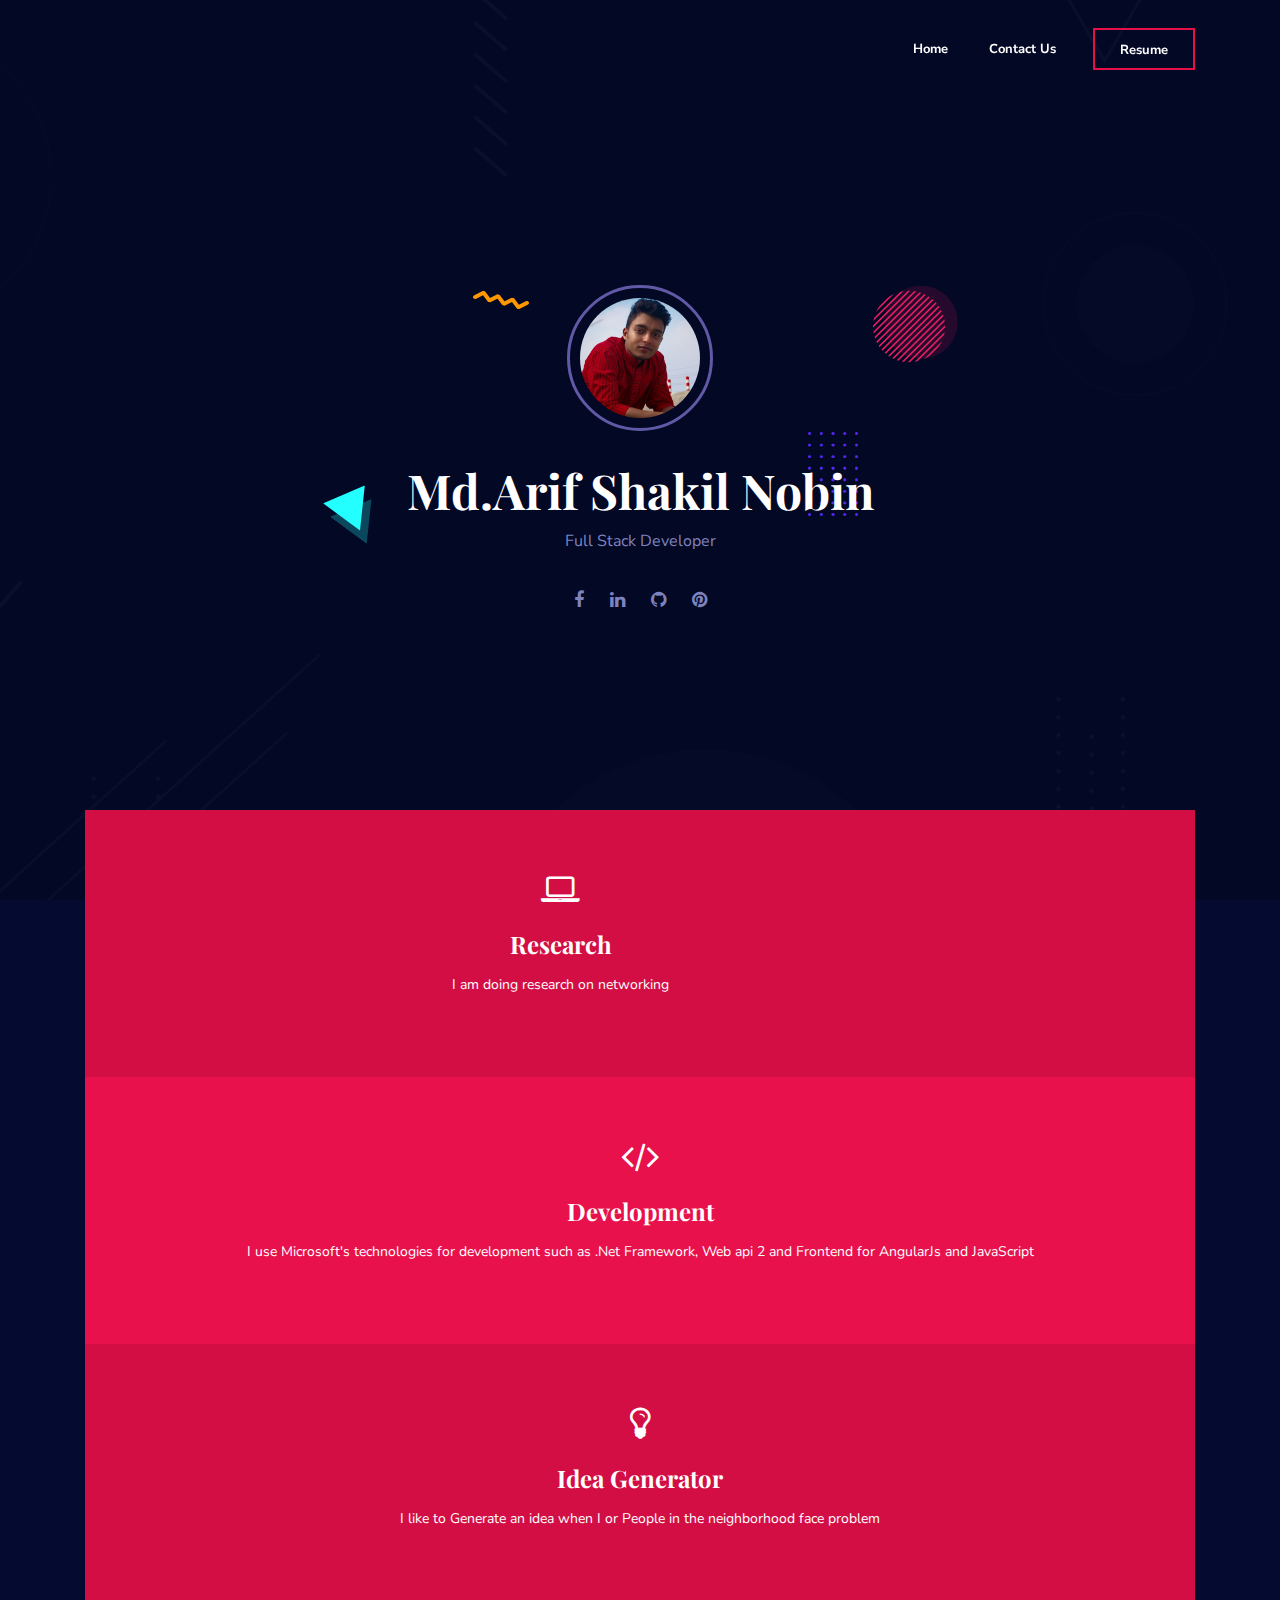
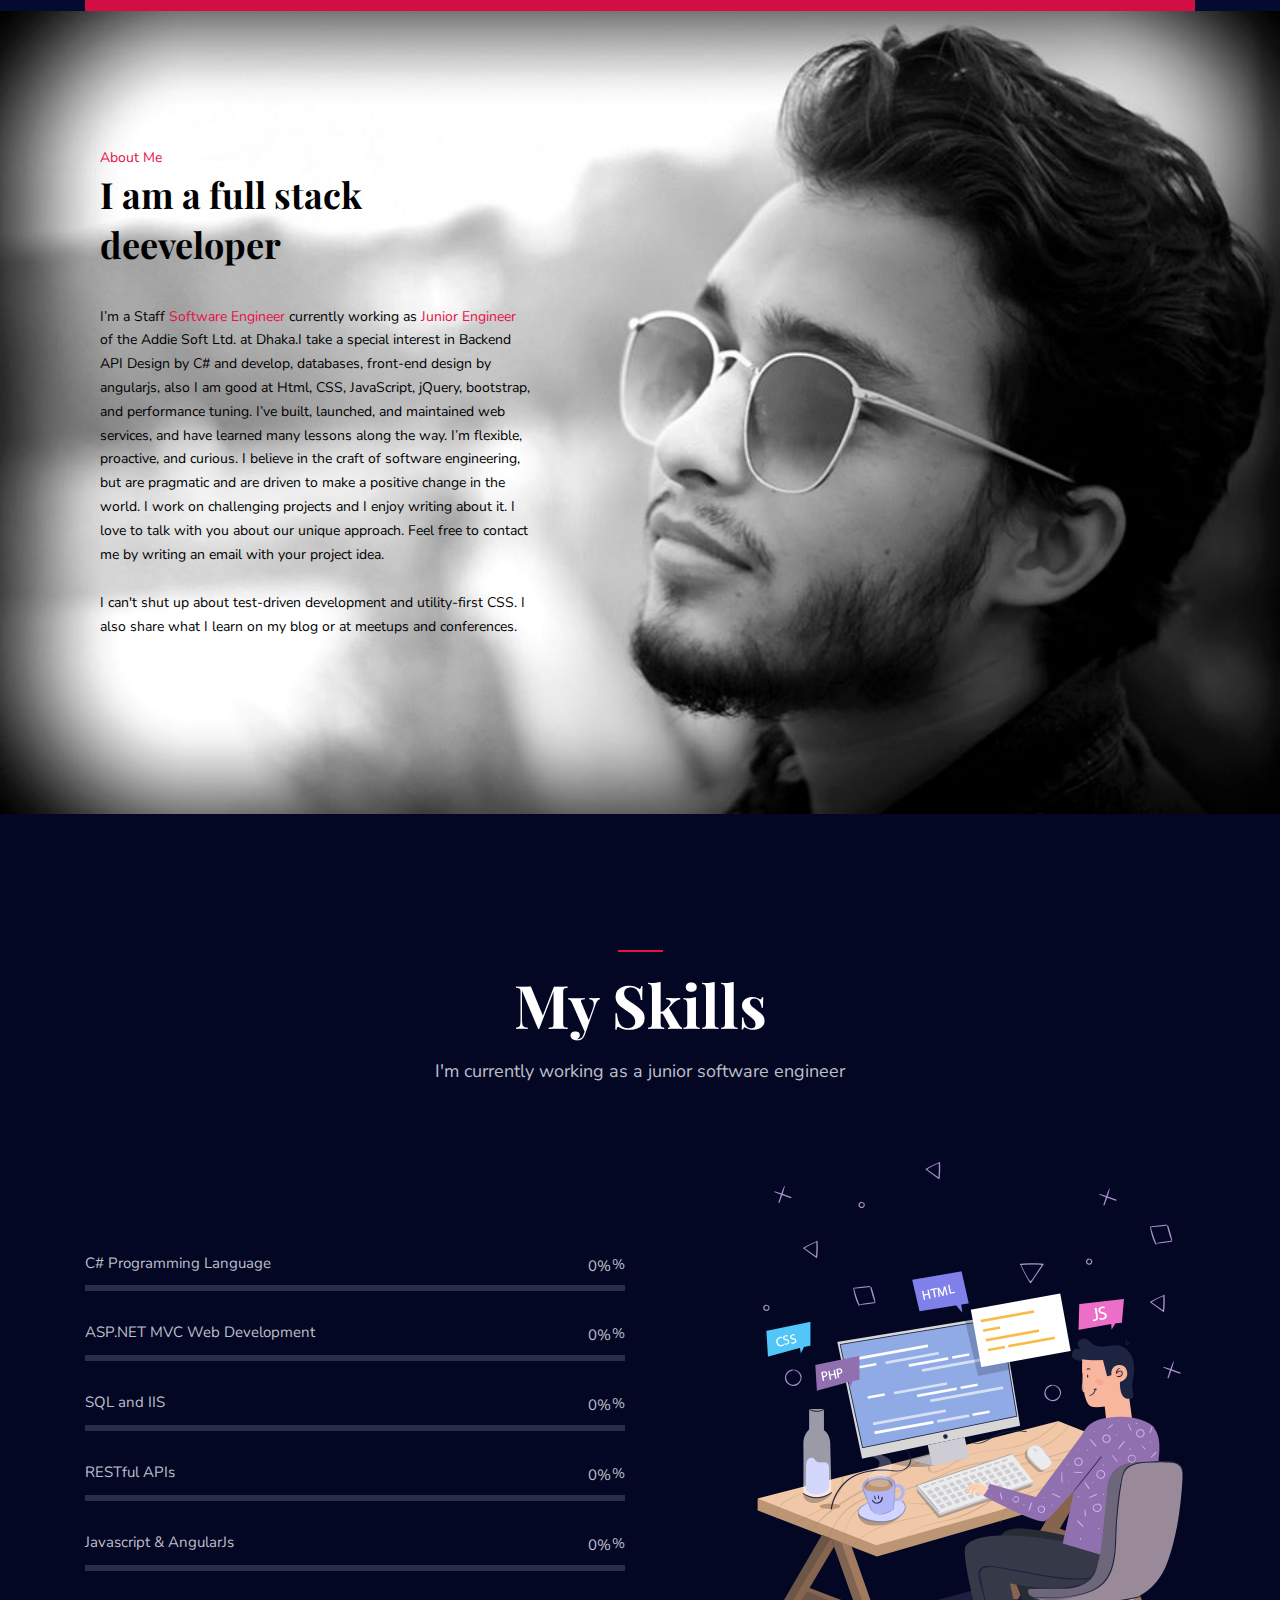
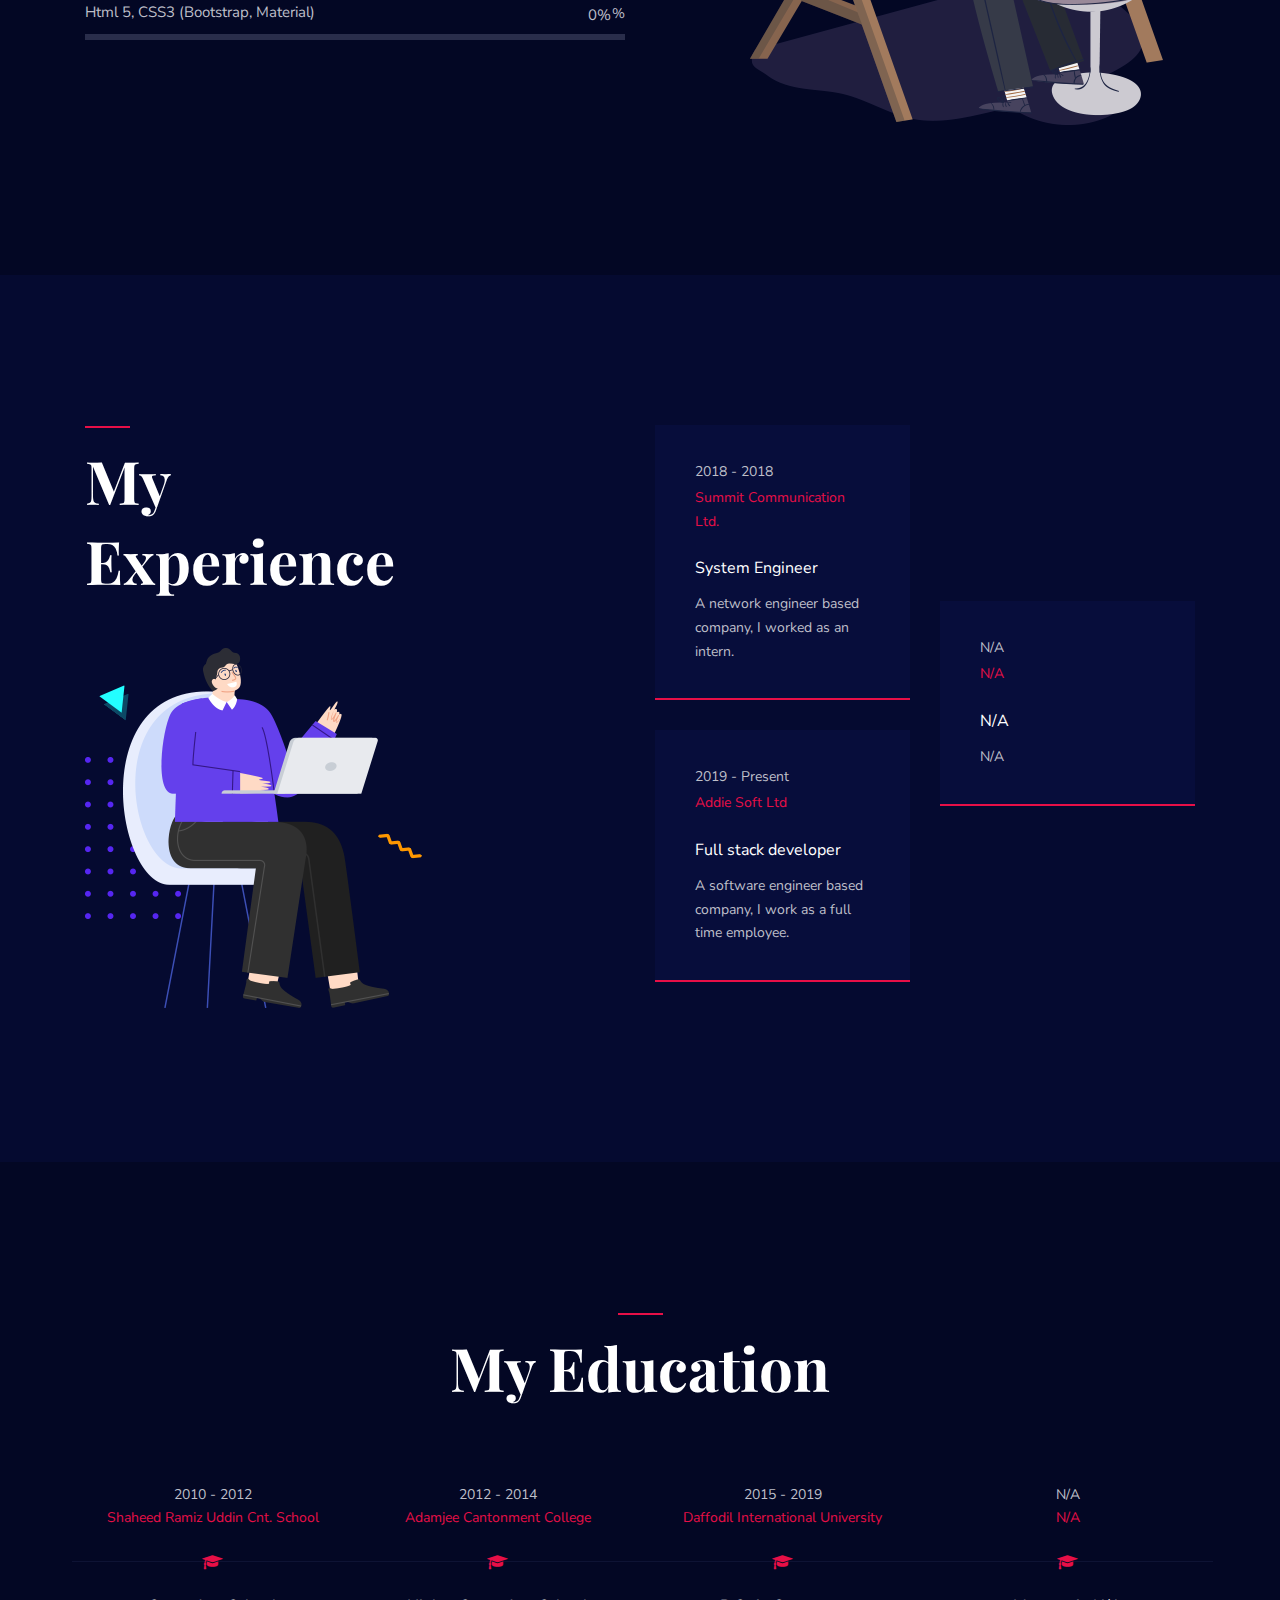
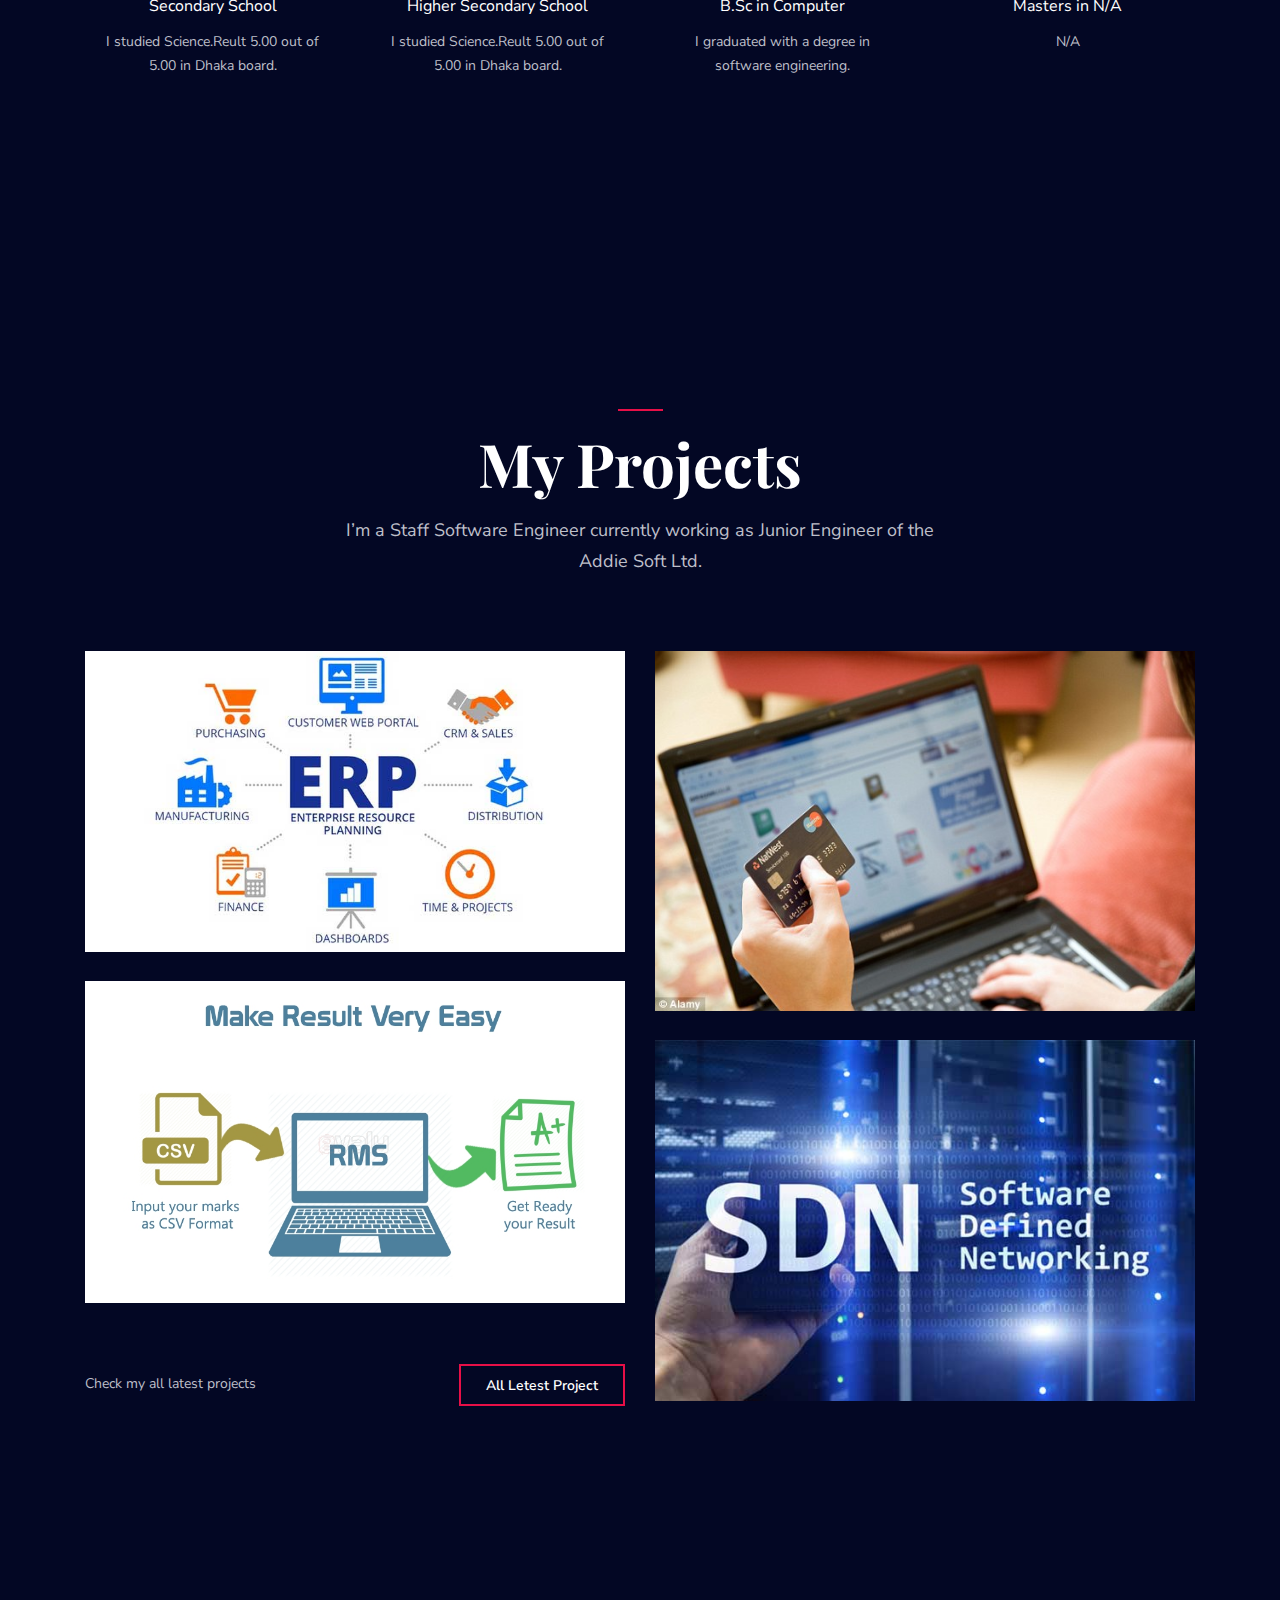
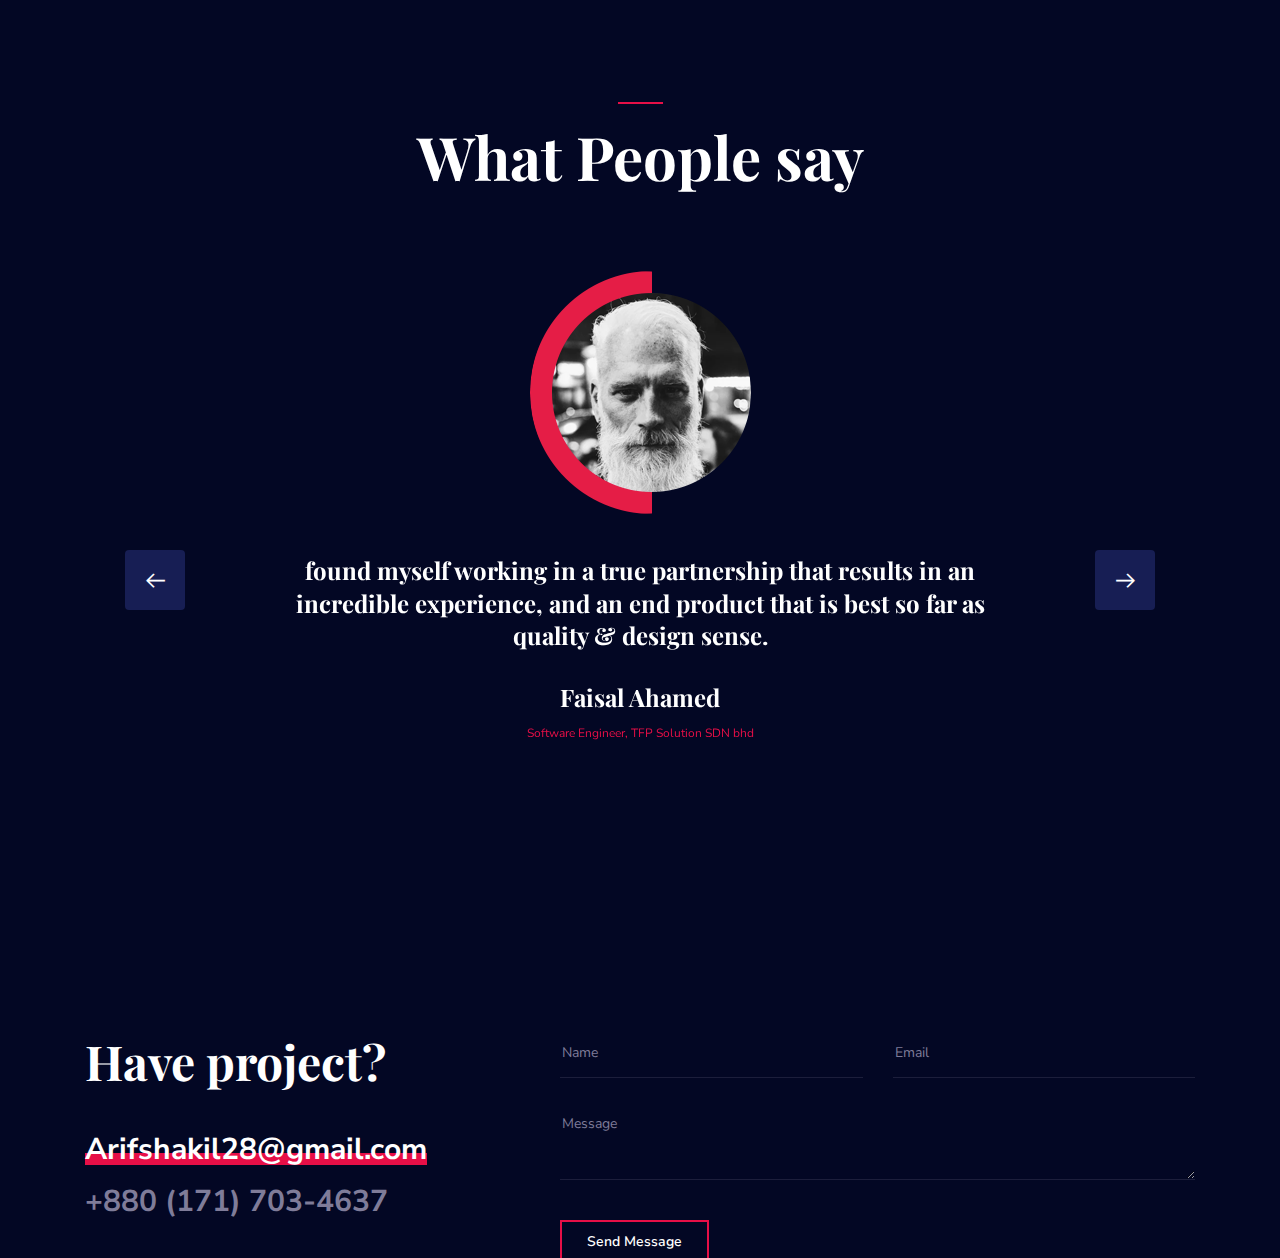
==== commit c56ef11f: "add cv" ====
--- a/index.html
+++ b/index.html
@@ -1,7 +1,6 @@
 <!DOCTYPE html>
 <html lang="zxx">
 
-<!-- Mirrored from theuxlab.net/miralax/index-3.html by HTTrack Website Copier/3.x [XR&CO'2014], Sat, 02 May 2020 08:11:16 GMT -->
 <head>
     <meta charset="UTF-8">
     <meta name="viewport" content="width=device-width, initial-scale=1.0">
@@ -9,6 +8,7 @@
     <meta http-equiv="X-UA-Compatible" content="ie=edge">
     <title>Md.Arif Shakil Nobin</title>
 
+    <link rel="icon" href="assets/img/title/logo9.png" type = "image/x-icon">
     <!-- Stylesheet -->
     <link rel="stylesheet" href="assets/css/vendor.css">
     <link rel="stylesheet" href="assets/css/style.css">
@@ -40,11 +40,12 @@
                         <span class="icon-right"></span>
                     </button>
                 </div>
-                <!-- <div class="logo">
-                    <a href="index.html"><img src="assets/img/logo2.png" alt="img"></a>
-                </div> -->
+                <div class="logo">
+                   
+                    <!-- <a href="index.html"><img src="assets/img/logo4.png" alt="img"></a> -->
+                </div>
                 <div class="nav-right-part nav-right-part-mobile">
-                    <a class="btn btn-transparent" href="#">Lets Start Project</a>
+                    <a class="btn btn-transparent" target="_blank" href="https://drive.google.com/drive/u/1/folders/1GoKVMoWfaf1Z6ufJAUqnOiM2UPnPyRVo">Resume</a>
                 </div>
                 <div class="collapse navbar-collapse" id="miralax_main_menu">
                     <ul class="navbar-nav menu-open">
@@ -69,7 +70,7 @@
                     </ul>
                 </div>
                 <div class="nav-right-part nav-right-part-desktop">
-                    <a class="btn btn-transparent" href="#">Lets Start Project</a>
+                    <a class="btn btn-transparent" href="#">Resume</a>
                 </div>
             </div>
         </nav>
@@ -139,7 +140,7 @@
                         </div> 
                         <div class="details">
                             <h5>Idea Generator</h5>
-                            <p>I like to Generat idea when i or People in the neighborhood face problem</p>
+                            <p>I like to Generate an idea when I or People in the neighborhood face problem</p>
                         </div>
                     </div>
                 </li>
@@ -155,9 +156,7 @@
                 <div class="about-inner">
                     <p class="sub-title">About Me</p>
                     <h3 style="color: black;">I am a full stack deeveloper</h3>
-                    <p class="c-text" style="color: black;">I’m a Staff <span>Software Engineer</span> currently working as <span>Junior Engineer</span> of the Addie Soft Ltd. at Dhaka. I take a special interest in Backend API Design by C# and develop, databases, front-end design by angularjs, also I am good at html, CSS, JavaScript,   jQuery, bootstrap and performance tuning. 
-                        I’ve built, launched, and maintained web services, and have learned many lessons along the way. I’m flexible, proactive, and curious. I believe in the craft of software engineering, but are pragmatic and are driven to make a positive change in the world. 
-                        I work on challenging projects and I enjoy writing about it. I love to talk with you about our unique approach. Feel free to contact me writing an email with your project idea. </p>
+                    <p class="c-text" style="color: black;">I’m a Staff <span>Software Engineer</span> currently working as <span>Junior Engineer</span> of the Addie Soft Ltd. at Dhaka.I take a special interest in Backend API Design by C# and develop, databases, front-end design by angularjs, also I am good at Html, CSS, JavaScript, jQuery, bootstrap, and performance tuning. I’ve built, launched, and maintained web services, and have learned many lessons along the way. I’m flexible, proactive, and curious. I believe in the craft of software engineering, but are pragmatic and are driven to make a positive change in the world. I work on challenging projects and I enjoy writing about it. I love to talk with you about our unique approach. Feel free to contact me by writing an email with your project idea.</p>
                     <p class="c-text" style="color:black">I can't shut up about test-driven development and utility-first CSS. I also share what I learn on my blog or at meetups and conferences. </p>
                 </div>
             </div>
@@ -181,27 +180,38 @@
                     <div class="about-inner">
                         <div class="service-progress all-progress" id="progress-running">
                             <div class="progress-item">
-                                <span class="progress-heading">C#</span>
-                                <span class="counting-icons">%</span>
-                                <span class="progress-count counting" data-count="70">0%</span>
-                                <div class="progress-bg">
-                                    <div id="progress-one" class="progress-rate" data-value="70">
-                                    </div>
-                                </div>
-                            </div>
-                            <div class="progress-item">
-                                <span class="progress-heading">Asp.net Mvc</span>
+                                <span class="progress-heading">C# Programming Language</span>
                                 <span class="counting-icons">%</span>
                                 <span class="progress-count counting" data-count="80">0%</span>
                                 <div class="progress-bg">
-                                    <div id="progress-two" class="progress-rate" data-value="80">
+                                    <div id="progress-one" class="progress-rate" data-value="80">
                                     </div>
                                 </div>
                             </div>
+                            <div class="progress-item">
+                                <span class="progress-heading">ASP.NET MVC Web Development</span>
+                                <span class="counting-icons">%</span>
+                                <span class="progress-count counting" data-count="90">0%</span>
+                                <div class="progress-bg">
+                                    <div id="progress-two" class="progress-rate" data-value="90">
+                                    </div>
+                                </div>
+                            </div>
+
+                            <div class="progress-item">
+                                <span class="progress-heading">SQL and IIS</span>
+                                <span class="counting-icons">%</span>
+                                <span class="progress-count counting" data-count="75">0%</span>
+                                <div class="progress-bg">
+                                    <div id="progress-seven" class="progress-rate" data-value="70">
+                                    </div>
+                                </div>
+                            </div>
+
 
                             
                             <div class="progress-item">
-                                <span class="progress-heading">Web Api 2</span>
+                                <span class="progress-heading">RESTful APIs</span>
                                 <span class="counting-icons">%</span>
                                 <span class="progress-count counting" data-count="70">0%</span>
                                 <div class="progress-bg">
@@ -211,7 +221,7 @@
                             </div>
                             
                             <div class="progress-item">
-                                <span class="progress-heading">Javascript</span>
+                                <span class="progress-heading">Javascript & AngularJs</span>
                                 <span class="counting-icons">%</span>
                                 <span class="progress-count counting" data-count="80">0%</span>
                                 <div class="progress-bg">
@@ -220,7 +230,7 @@
                                 </div>
                             </div>
                             <div class="progress-item pb-0">
-                                <span class="progress-heading">Angularjs</span>
+                                <span class="progress-heading">Html 5, CSS3 (Bootstrap, Material)</span>
                                 <span class="counting-icons">%</span>
                                 <span class="progress-count counting" data-count="70">0%</span>
                                 <div class="progress-bg">
@@ -419,7 +429,7 @@
                     <div class="single-project">
                         <div class="btn-wrap mt-lg-3">
                             <p class="d-inline float-left pt-2 mb-0 mt-3">Check my all  latest projects</p>
-                            <a class="btn btn-transparent float-lg-right mt-3" href="#">All  Letest Project</a>
+                            <a class="btn btn-transparent float-lg-right mt-3" target="_blank" href="https://github.com/arif3592">All  Letest Project</a>
                         </div>
                     </div>
                 </div>
@@ -637,9 +647,9 @@
                     <li><a href="https://github.com/arif3592"><i class="fa fa-github"></i></a></li>
                     <li><a href="https://www.pinterest.com/ArifShakilNobin/"><i class="fa fa-pinterest"></i></a></li>
                 </ul>
-                <div class="copy-right">
-                    <!-- 2020 Copyright Malcom Designed by Love . All Rights Reserved -->
-                </div>
+                <!-- <div class="copy-right">
+                    
+                </div> -->
             </div>
         </div>
     </footer>
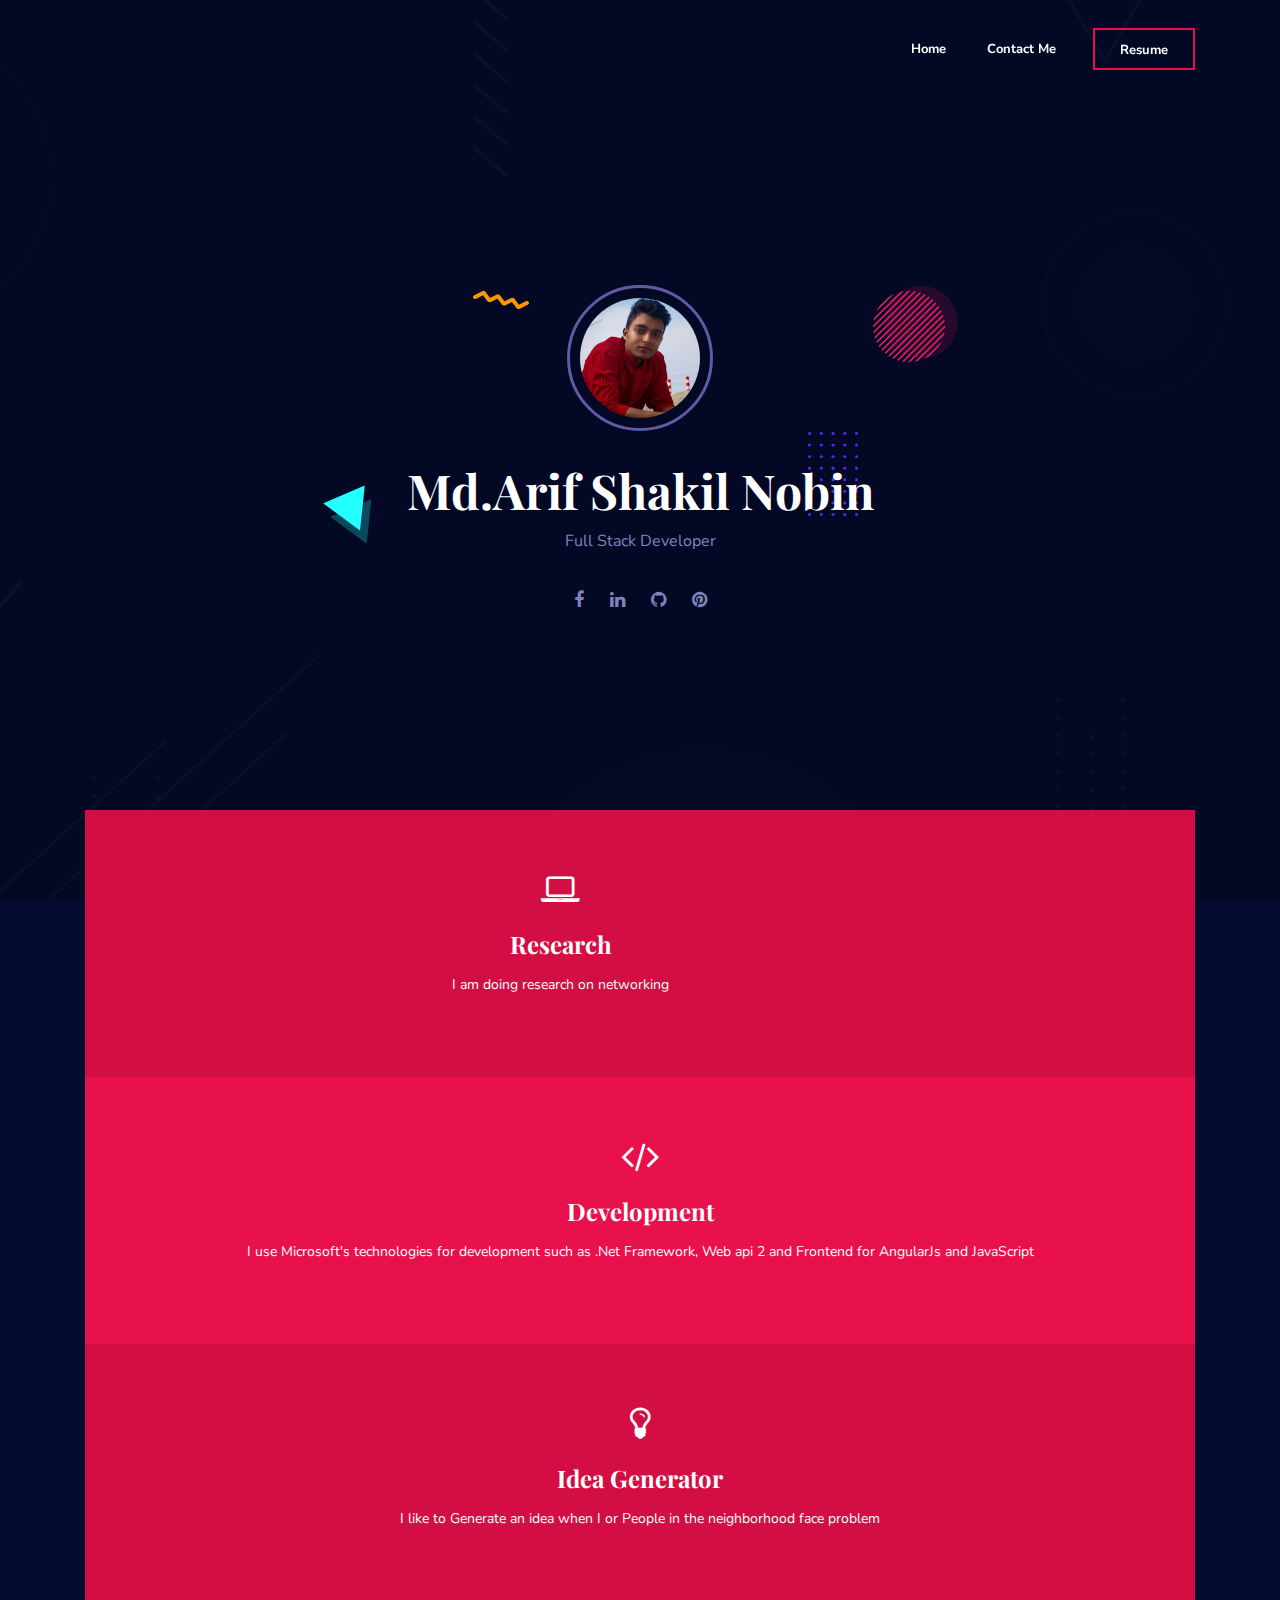
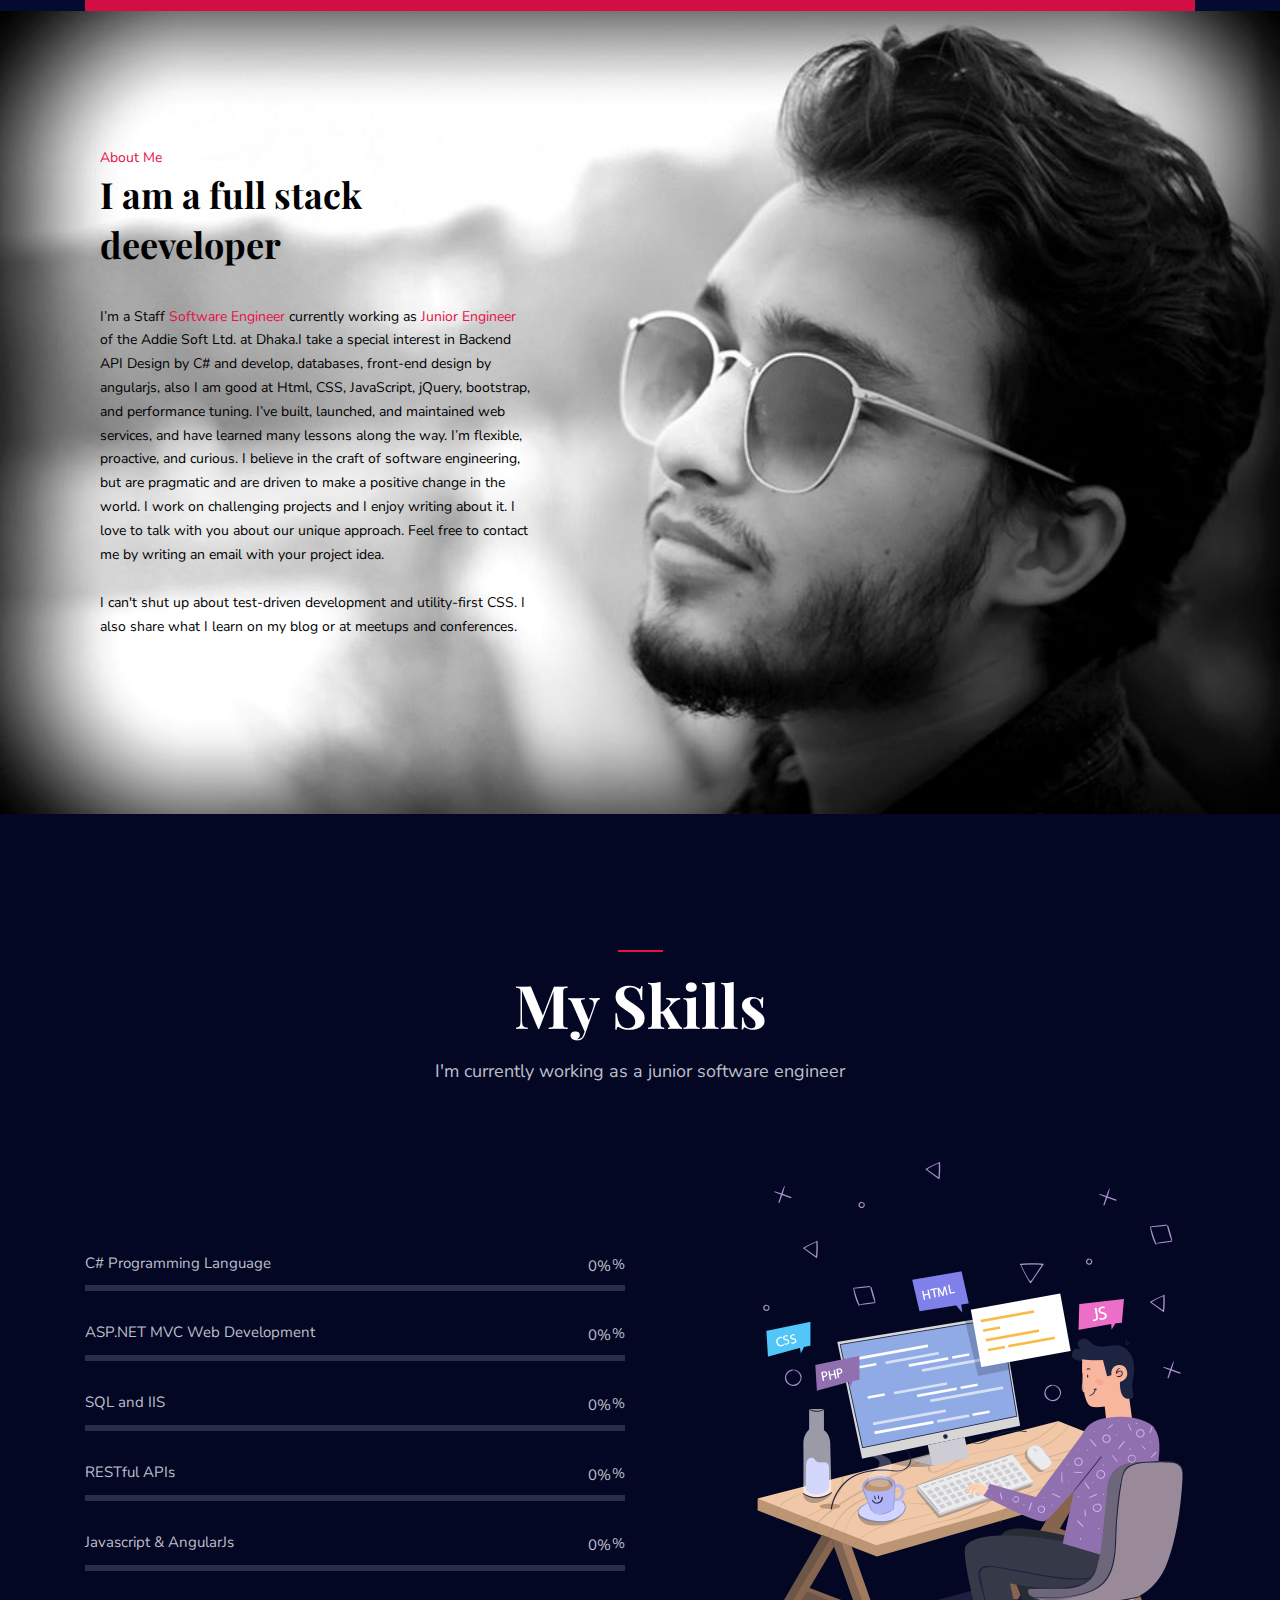
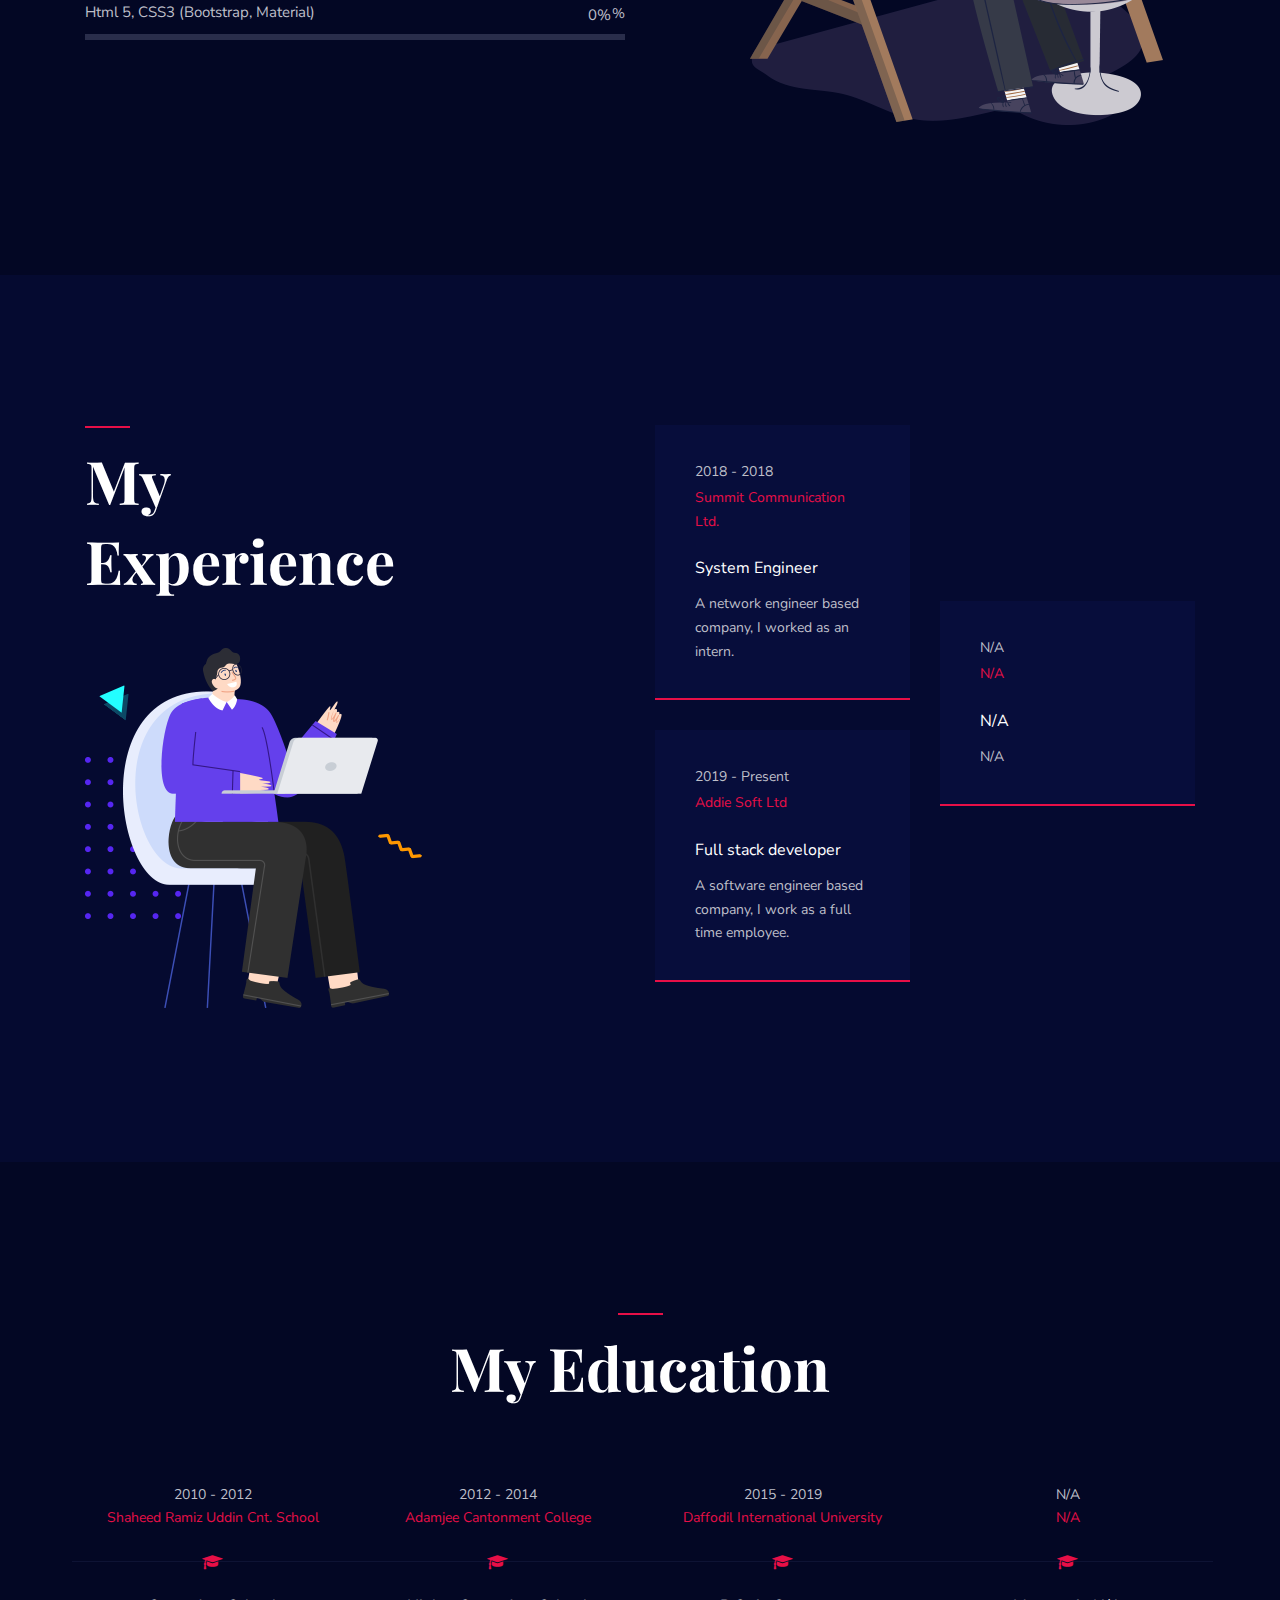
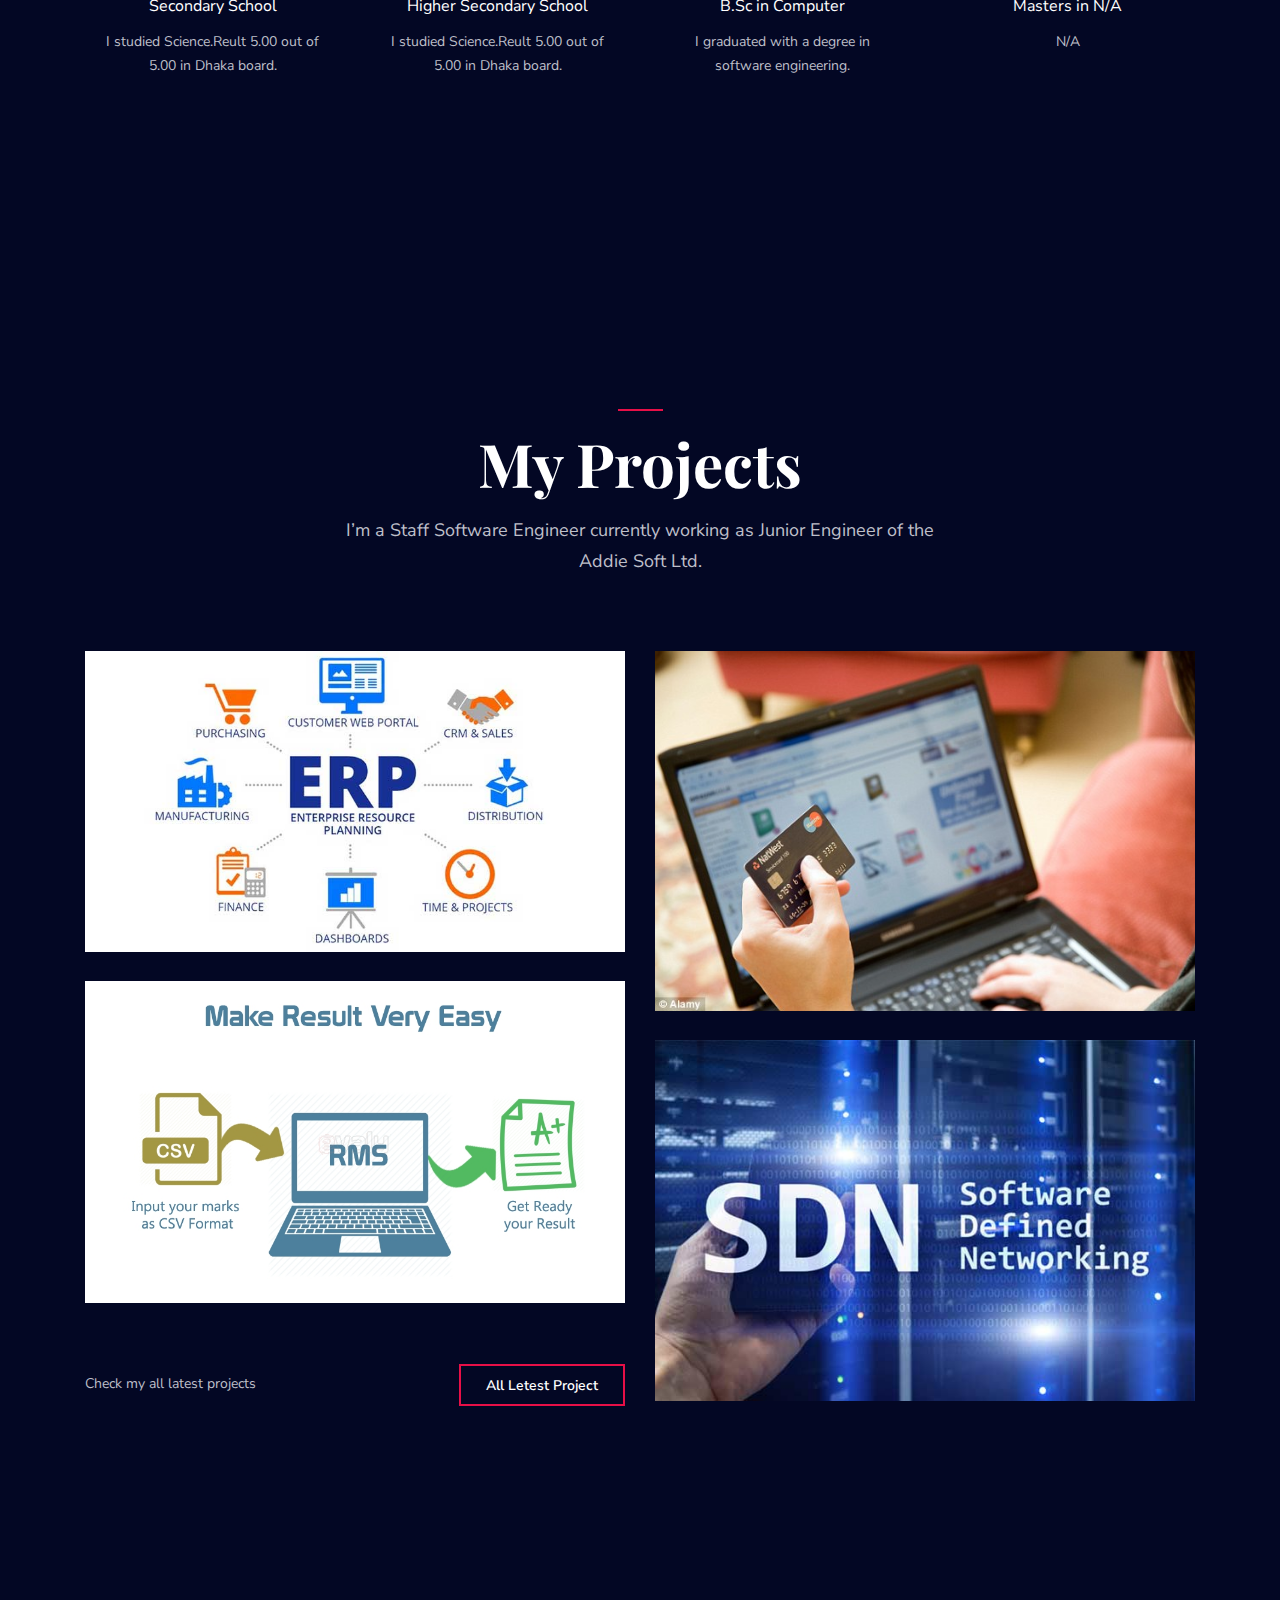
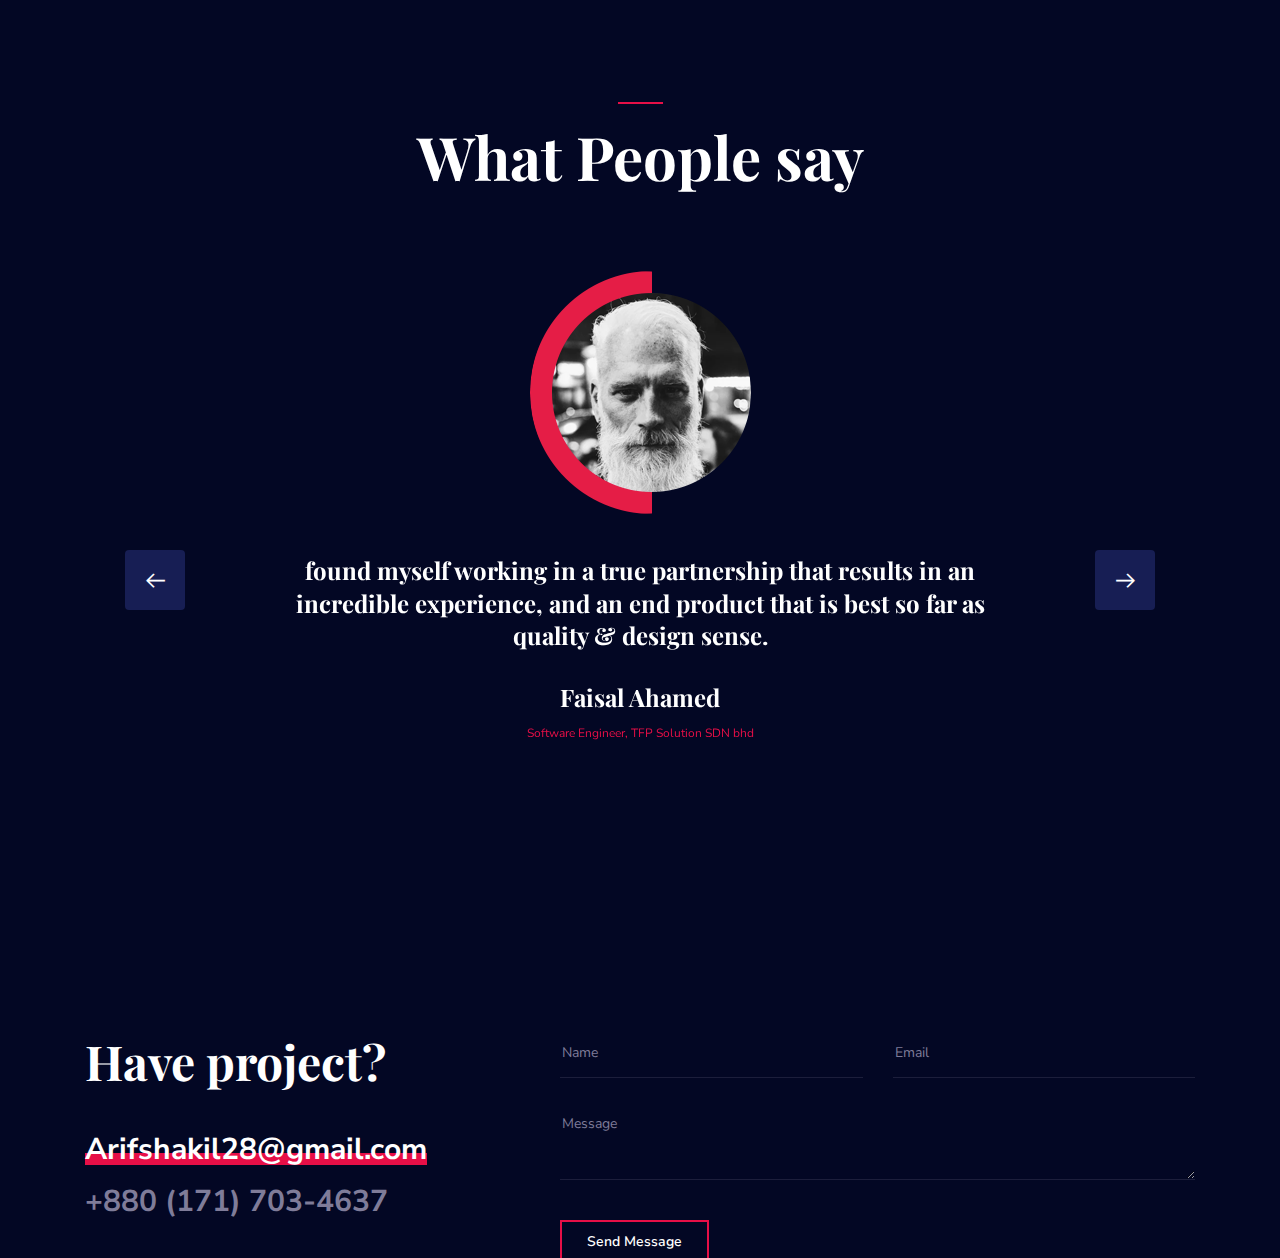
==== commit ebe0e6a8: "contact" ====
--- a/index.html
+++ b/index.html
@@ -8,7 +8,7 @@
     <meta http-equiv="X-UA-Compatible" content="ie=edge">
     <title>Md.Arif Shakil Nobin</title>
 
-    <link rel="icon" href="assets/img/title/logo9.png" type = "image/x-icon">
+    <link rel="icon" href="assets/img/title/logo2.png" type = "image/x-icon">
     <!-- Stylesheet -->
     <link rel="stylesheet" href="assets/css/vendor.css">
     <link rel="stylesheet" href="assets/css/style.css">
@@ -45,7 +45,7 @@
                     <!-- <a href="index.html"><img src="assets/img/logo4.png" alt="img"></a> -->
                 </div>
                 <div class="nav-right-part nav-right-part-mobile">
-                    <a class="btn btn-transparent" target="_blank" href="https://drive.google.com/drive/u/1/folders/1GoKVMoWfaf1Z6ufJAUqnOiM2UPnPyRVo">Resume</a>
+                    <a class="btn btn-transparent" target="_blank" href="#">Resume</a>
                 </div>
                 <div class="collapse navbar-collapse" id="miralax_main_menu">
                     <ul class="navbar-nav menu-open">
@@ -66,7 +66,7 @@
                                 <li><a href="single-blog.html">Blog Single</a></li>
                             </ul>
                         </li> -->
-                        <li><a href="contact.html">Contact Us</a></li>
+                        <li><a href="contact.html">Contact Me</a></li>
                     </ul>
                 </div>
                 <div class="nav-right-part nav-right-part-desktop">
@@ -97,7 +97,7 @@
                         <ul class="social-media">
                             <li><a href="https://www.facebook.com/n0bin"><i class="fa fa-facebook"></i></a></li>
                             <li><a href="https://www.linkedin.com/in/nobin922/"><i class="fa fa-linkedin"></i></a></li>
-                            <li><a href="https://github.com/arif3592"><i class="fa fa-github"></i></a></li>
+                            <li><a href="https://github.com/ArifShakilNobin"><i class="fa fa-github"></i> </a></li>
                             <li><a href="https://www.pinterest.com/ArifShakilNobin/"><i class="fa fa-pinterest"></i></a></li>
                         </ul>
                     </div>
@@ -429,7 +429,7 @@
                     <div class="single-project">
                         <div class="btn-wrap mt-lg-3">
                             <p class="d-inline float-left pt-2 mb-0 mt-3">Check my all  latest projects</p>
-                            <a class="btn btn-transparent float-lg-right mt-3" target="_blank" href="https://github.com/arif3592">All  Letest Project</a>
+                            <a class="btn btn-transparent float-lg-right mt-3" target="_blank" href="https://github.com/ArifShakilNobin">All  Letest Project</a>
                         </div>
                     </div>
                 </div>
@@ -644,7 +644,7 @@
                 <ul class="social-media">
                     <li><a href="https://www.facebook.com/n0bin"><i class="fa fa-facebook"></i></a></li>
                     <li><a href="https://www.linkedin.com/in/nobin922/"><i class="fa fa-linkedin"></i></a></li>
-                    <li><a href="https://github.com/arif3592"><i class="fa fa-github"></i></a></li>
+                    <li><a href="https://github.com/ArifShakilNobin"><i class="fa fa-github"></i></a></li>
                     <li><a href="https://www.pinterest.com/ArifShakilNobin/"><i class="fa fa-pinterest"></i></a></li>
                 </ul>
                 <!-- <div class="copy-right">
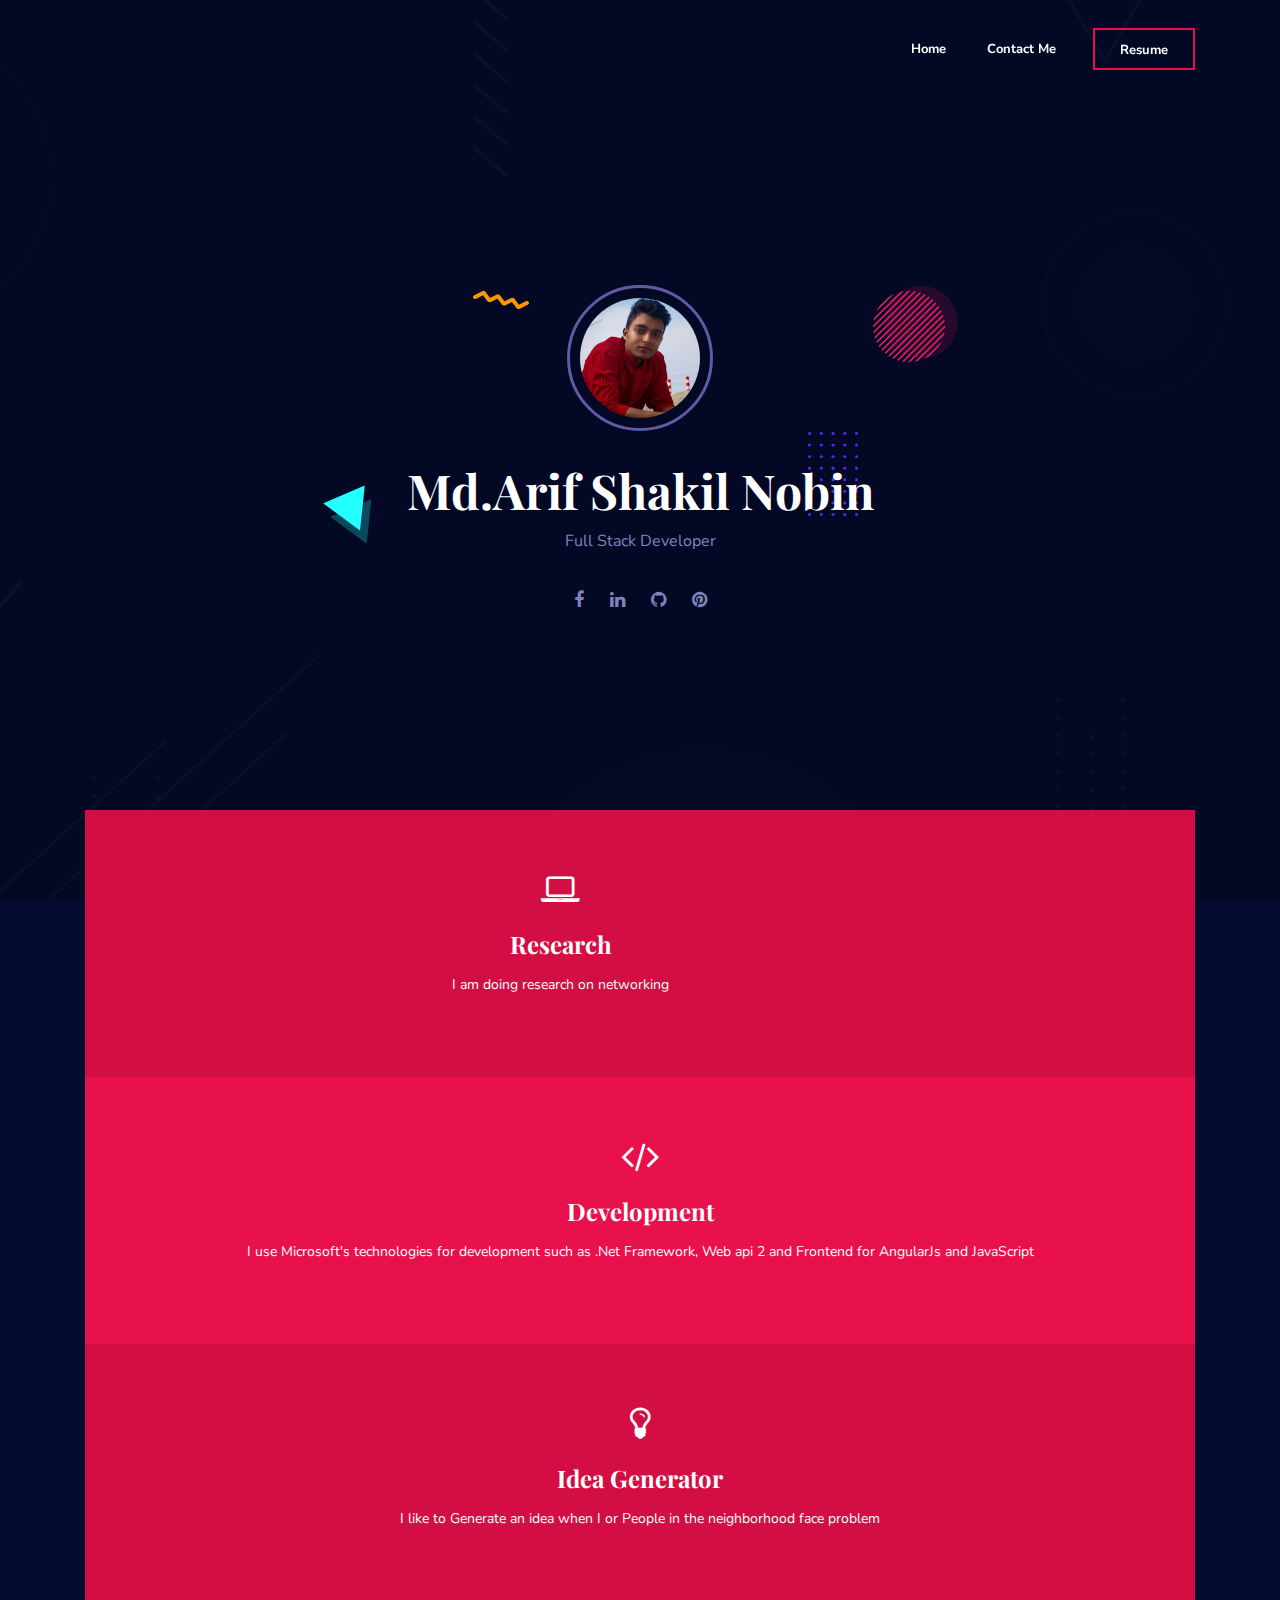
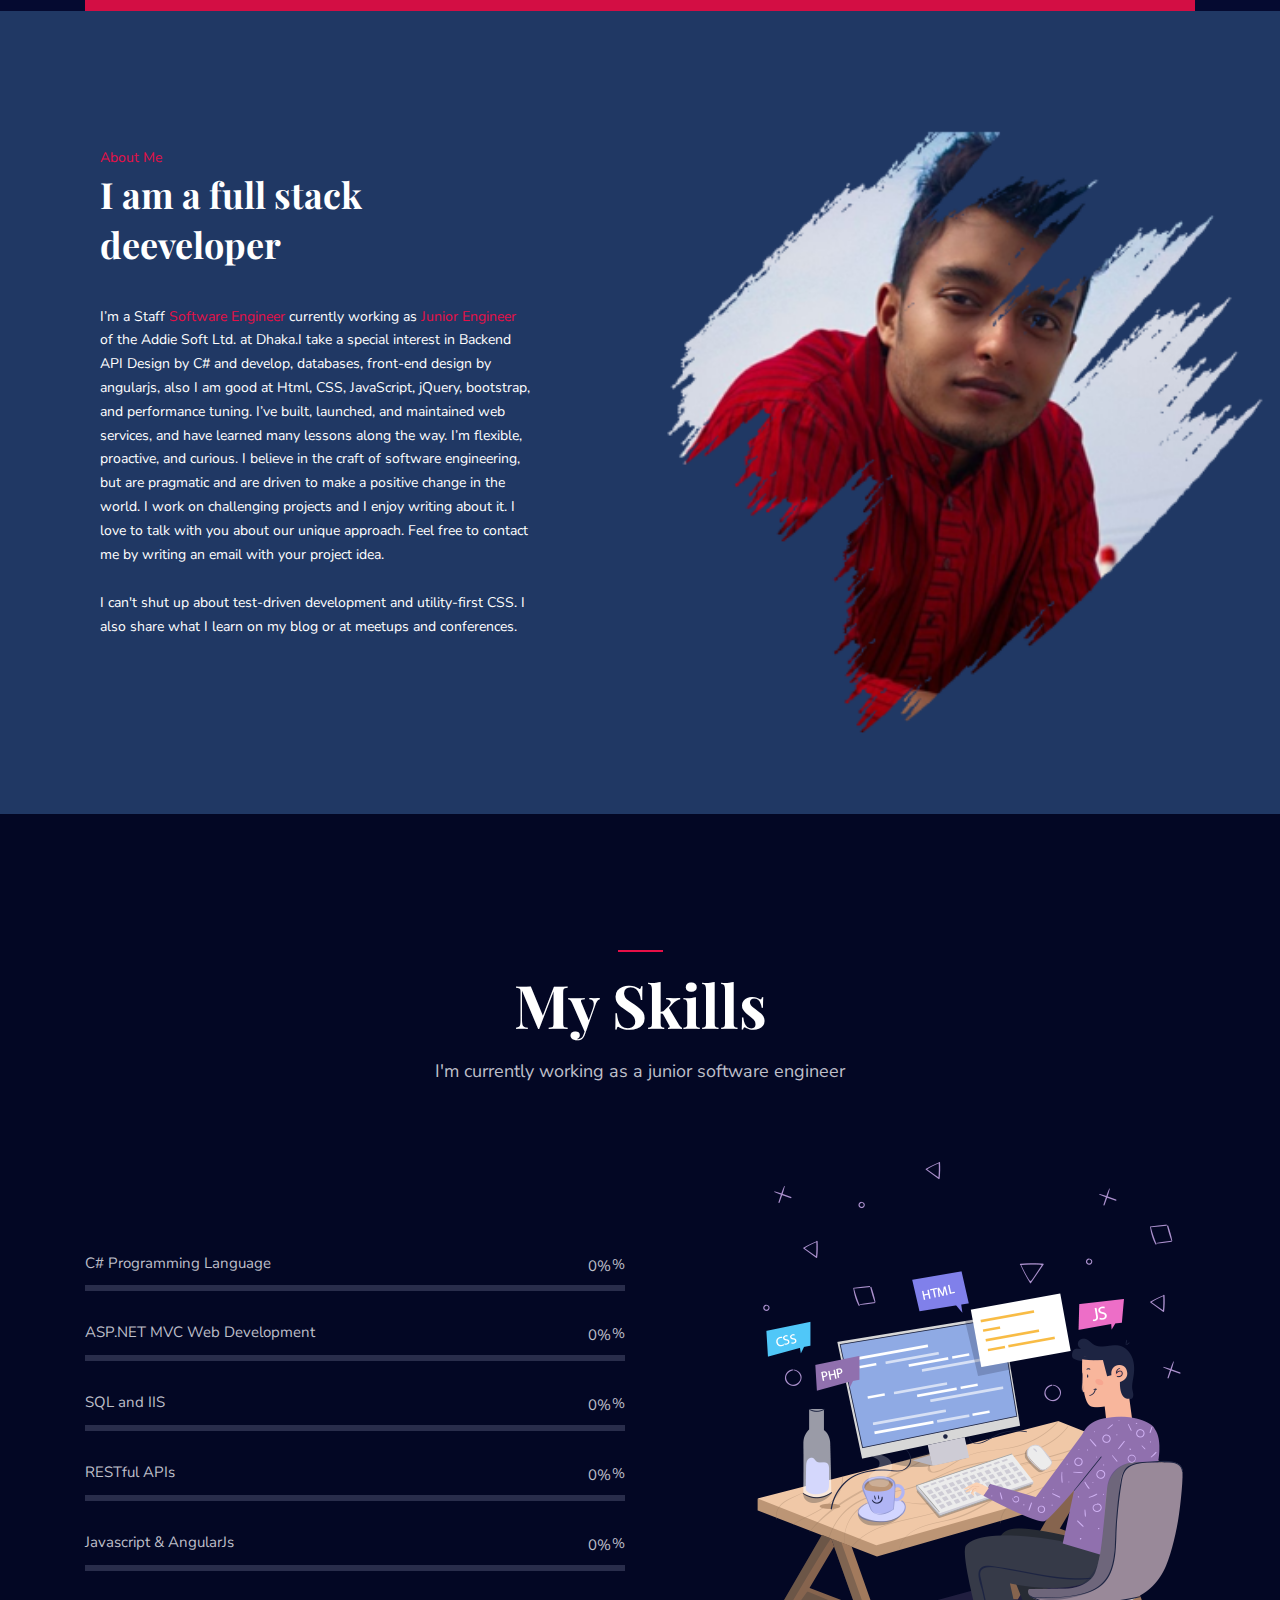
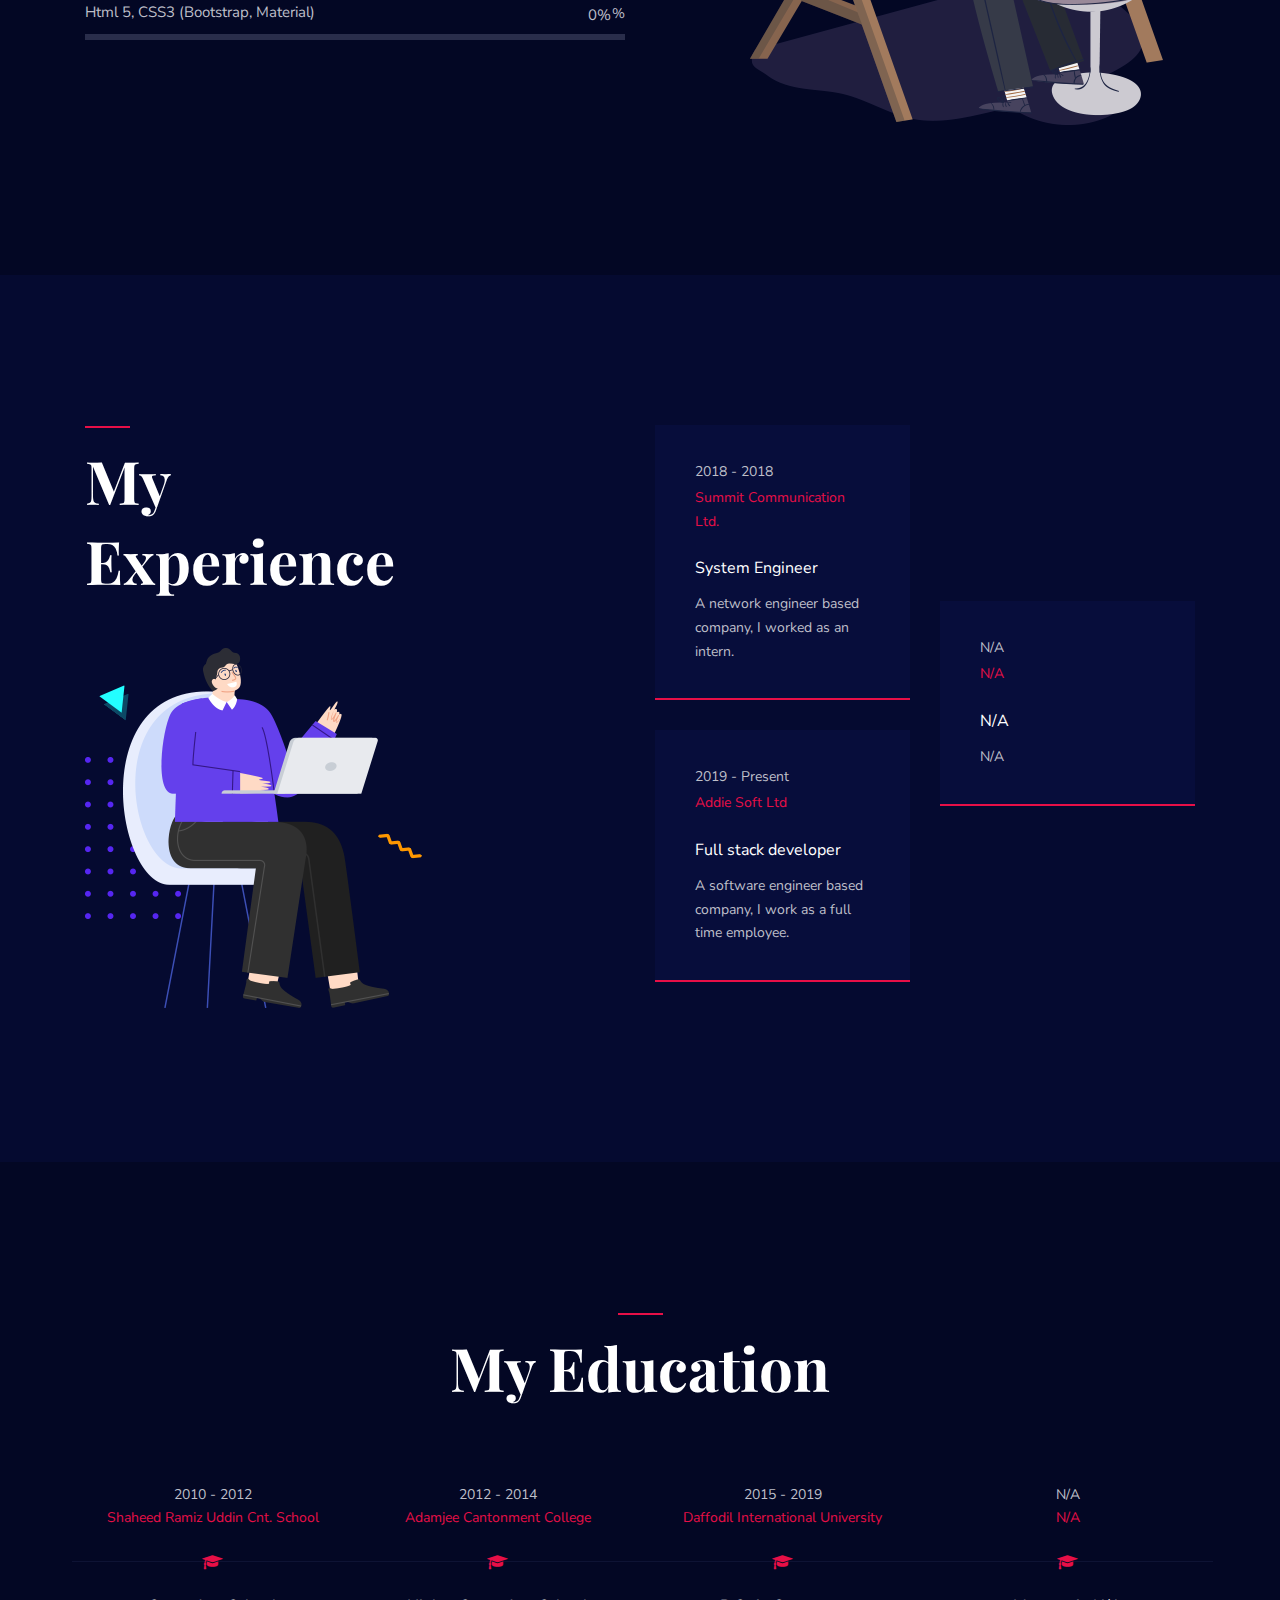
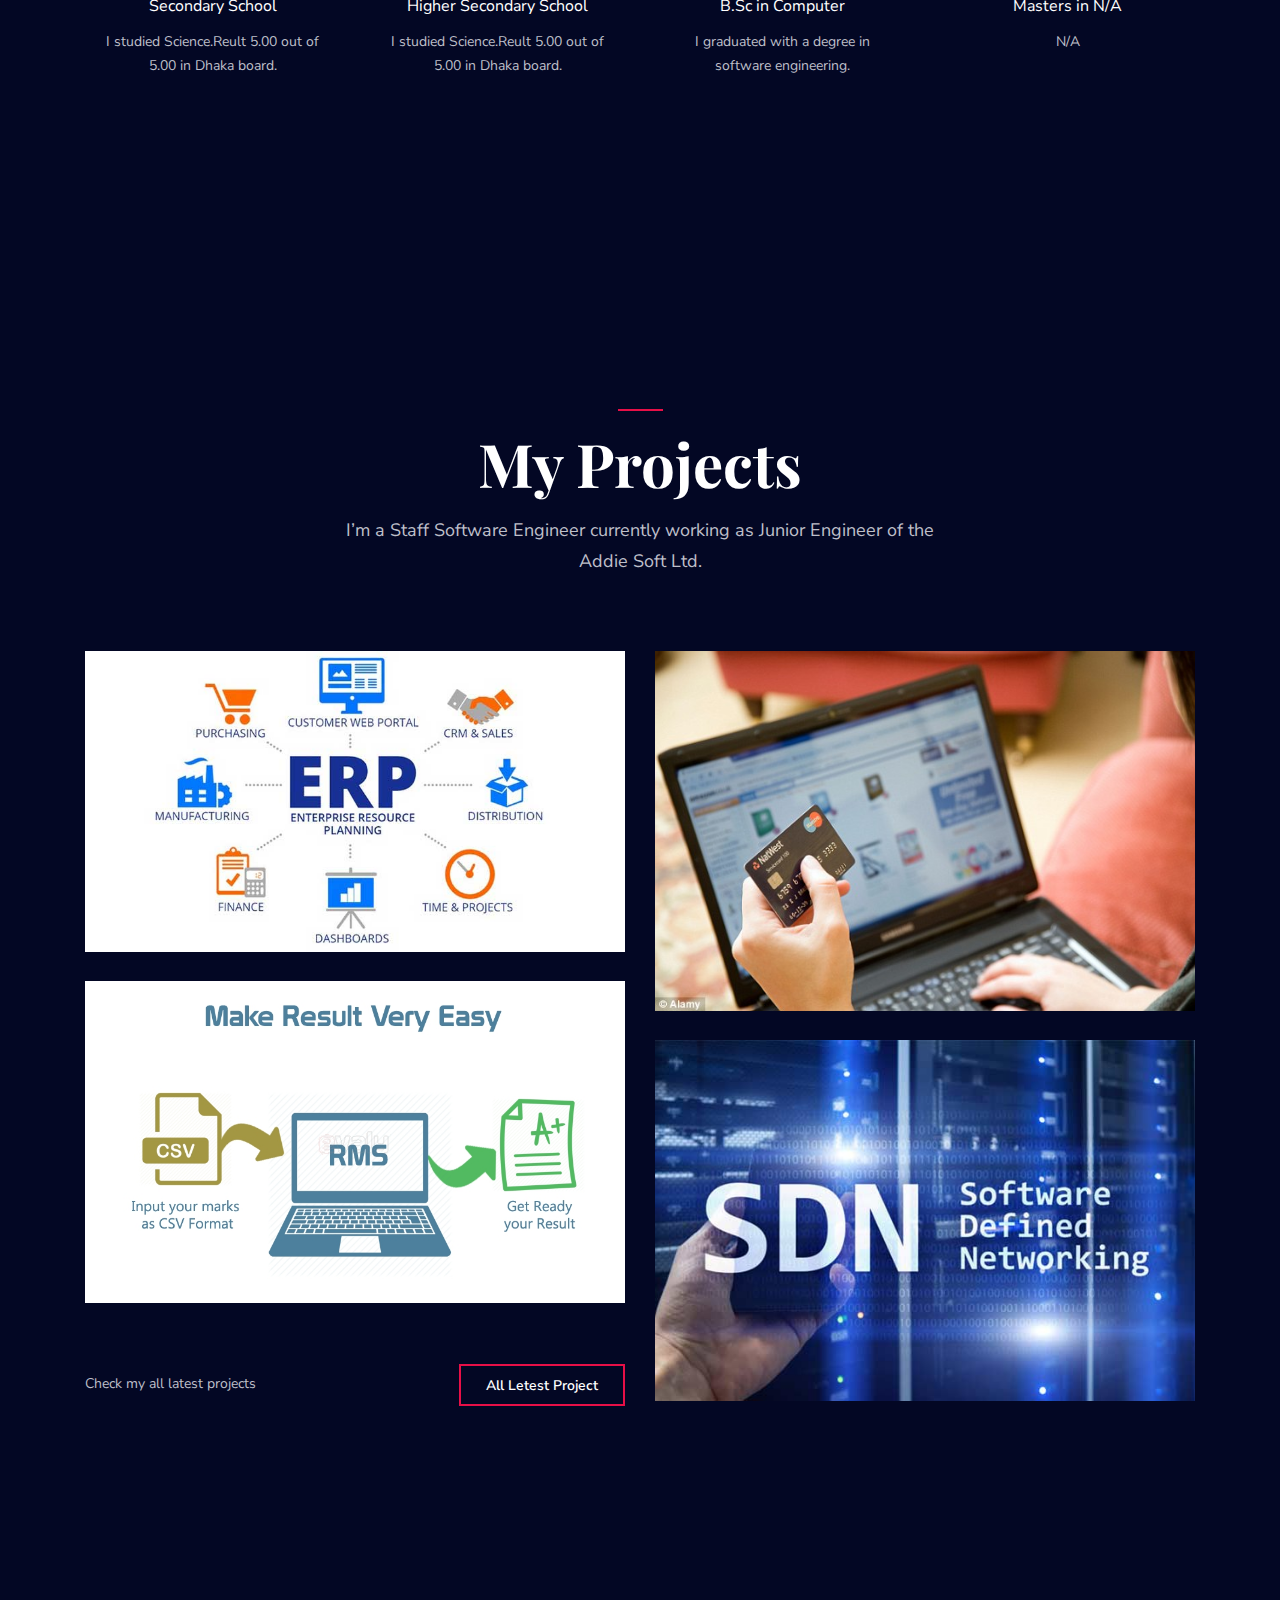
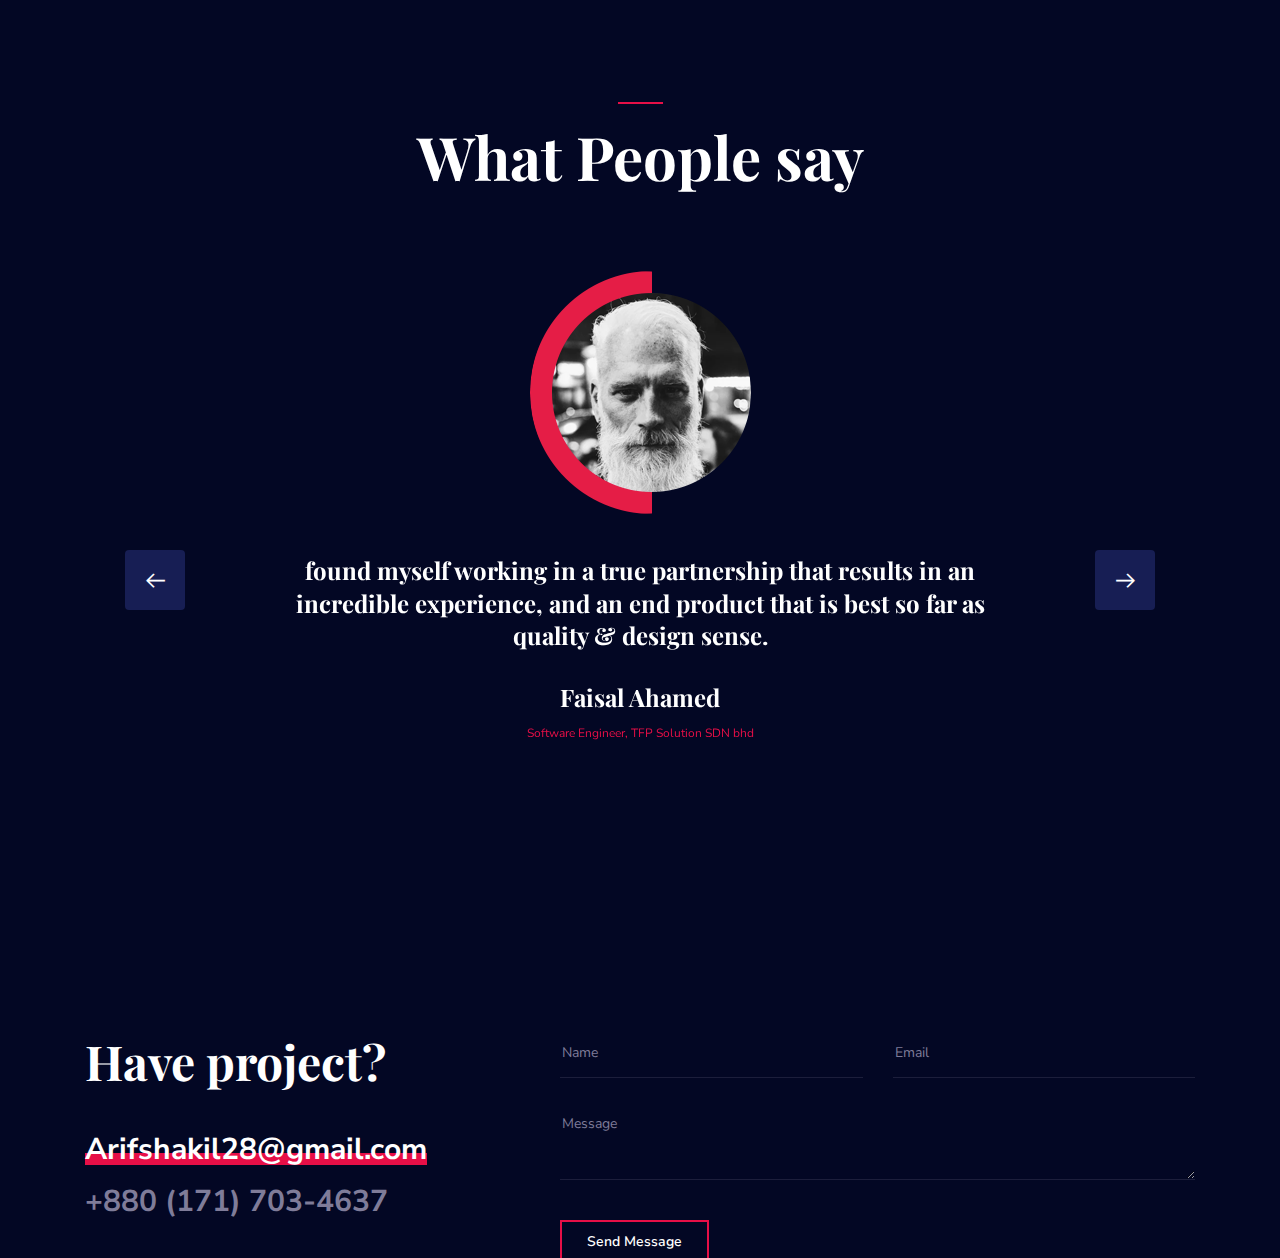
==== commit cc010865: "update" ====
--- a/index.html
+++ b/index.html
@@ -150,14 +150,14 @@
     <!-- service area end -->
 
     <!-- about area start -->
-    <div class="about-area bg-one pd-top-135 pd-bottom-150" style= "background-image: url(assets/img/about/15.png);">
+    <div class="about-area bg-one pd-top-135 pd-bottom-150" style= "background-image: url(assets/img/about/17.png);">
         <div class="container">
             <div class="col-xl-5 col-lg-6 col-md-7 align-self-center">
                 <div class="about-inner">
                     <p class="sub-title">About Me</p>
-                    <h3 style="color: black;">I am a full stack deeveloper</h3>
-                    <p class="c-text" style="color: black;">I’m a Staff <span>Software Engineer</span> currently working as <span>Junior Engineer</span> of the Addie Soft Ltd. at Dhaka.I take a special interest in Backend API Design by C# and develop, databases, front-end design by angularjs, also I am good at Html, CSS, JavaScript, jQuery, bootstrap, and performance tuning. I’ve built, launched, and maintained web services, and have learned many lessons along the way. I’m flexible, proactive, and curious. I believe in the craft of software engineering, but are pragmatic and are driven to make a positive change in the world. I work on challenging projects and I enjoy writing about it. I love to talk with you about our unique approach. Feel free to contact me by writing an email with your project idea.</p>
-                    <p class="c-text" style="color:black">I can't shut up about test-driven development and utility-first CSS. I also share what I learn on my blog or at meetups and conferences. </p>
+                    <h3 style="color: white;">I am a full stack deeveloper</h3>
+                    <p class="c-text" style="color: white;">I’m a Staff <span>Software Engineer</span> currently working as <span>Junior Engineer</span> of the Addie Soft Ltd. at Dhaka.I take a special interest in Backend API Design by C# and develop, databases, front-end design by angularjs, also I am good at Html, CSS, JavaScript, jQuery, bootstrap, and performance tuning. I’ve built, launched, and maintained web services, and have learned many lessons along the way. I’m flexible, proactive, and curious. I believe in the craft of software engineering, but are pragmatic and are driven to make a positive change in the world. I work on challenging projects and I enjoy writing about it. I love to talk with you about our unique approach. Feel free to contact me by writing an email with your project idea.</p>
+                    <p class="c-text" style="color:white">I can't shut up about test-driven development and utility-first CSS. I also share what I learn on my blog or at meetups and conferences. </p>
                 </div>
             </div>
         </div>
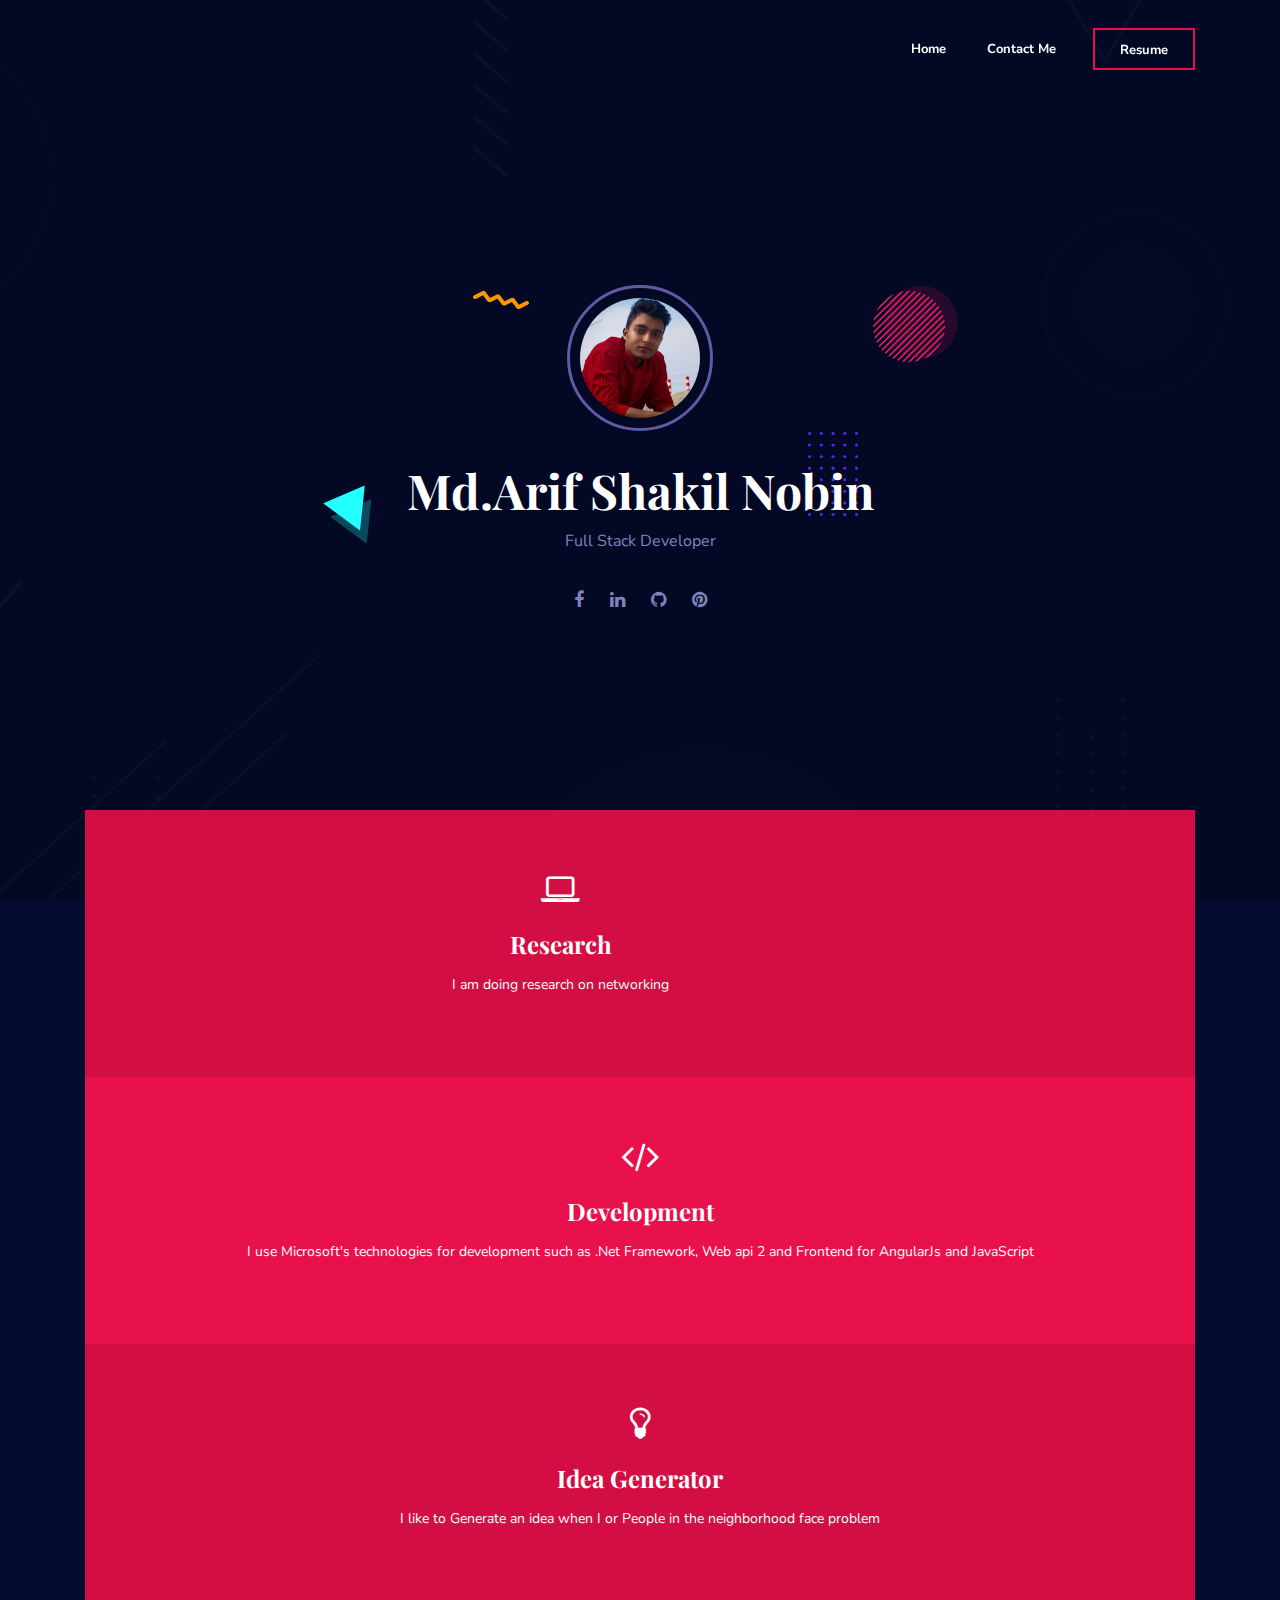
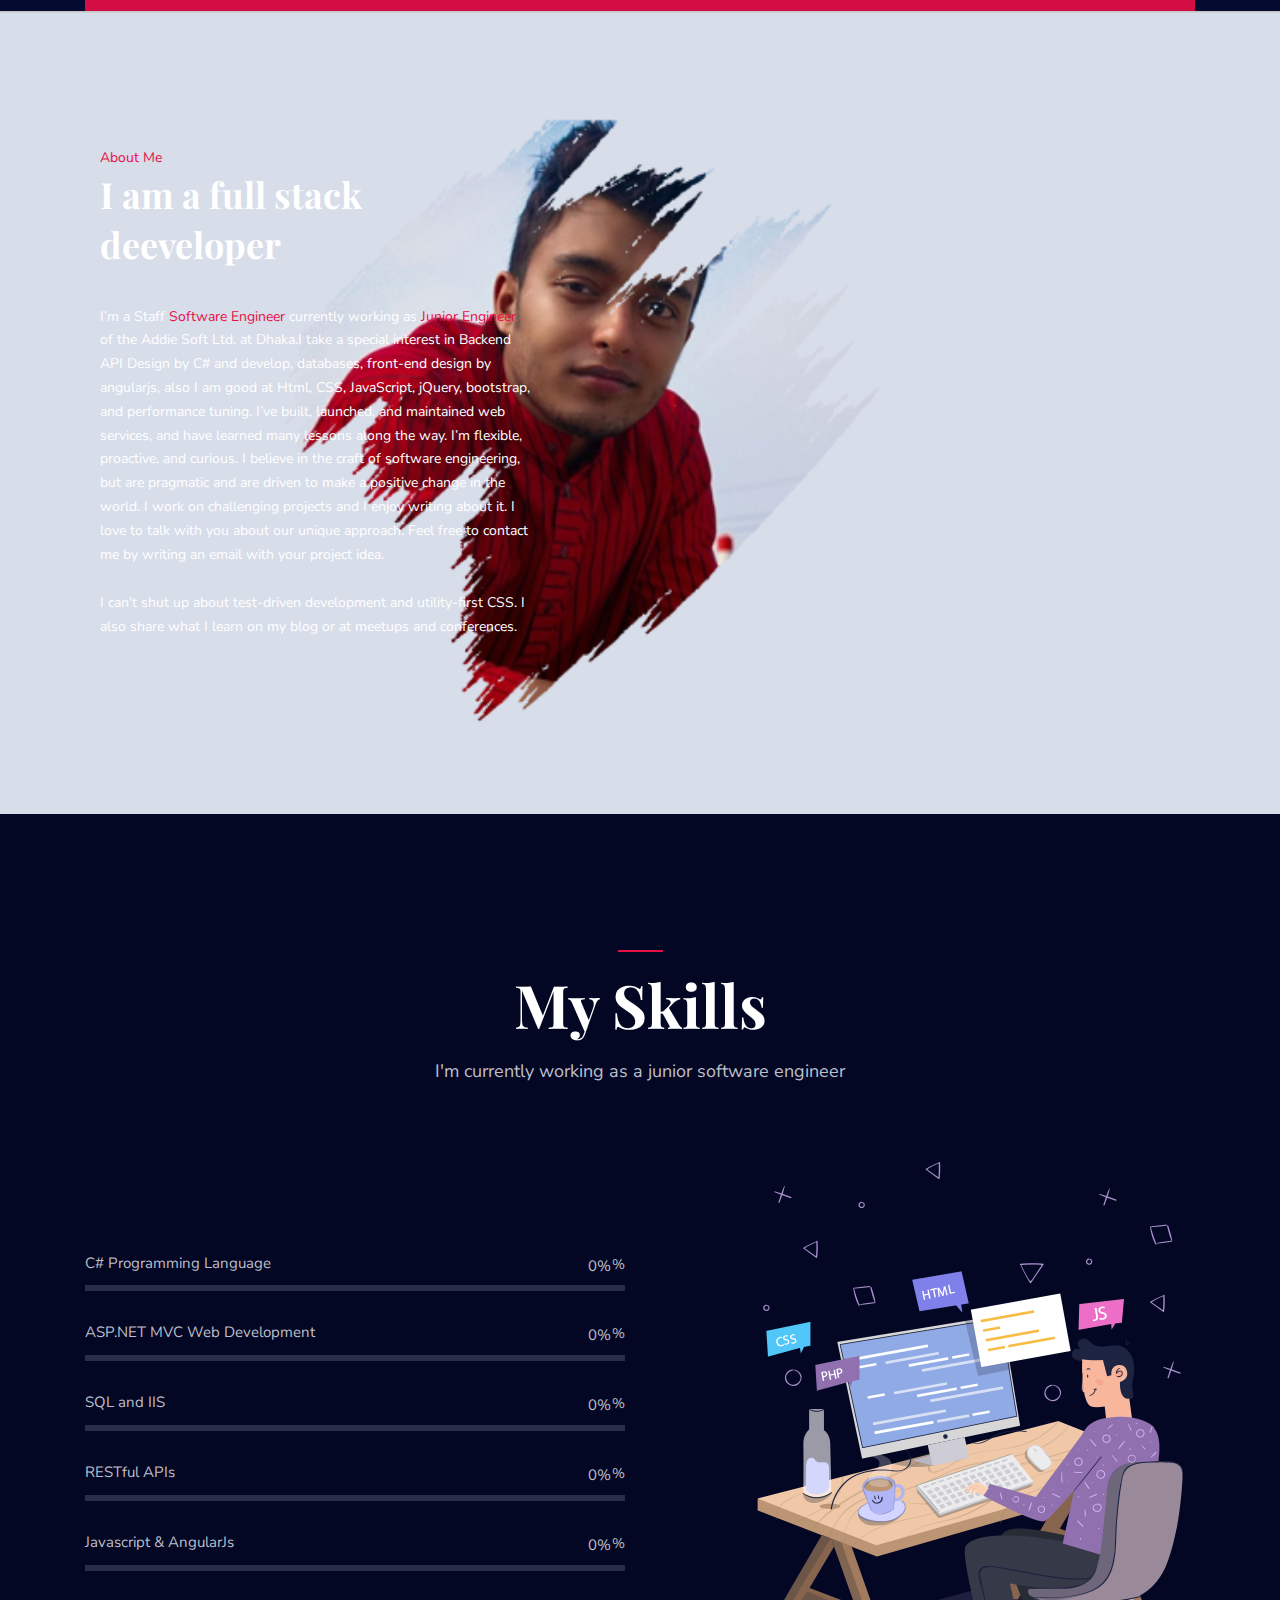
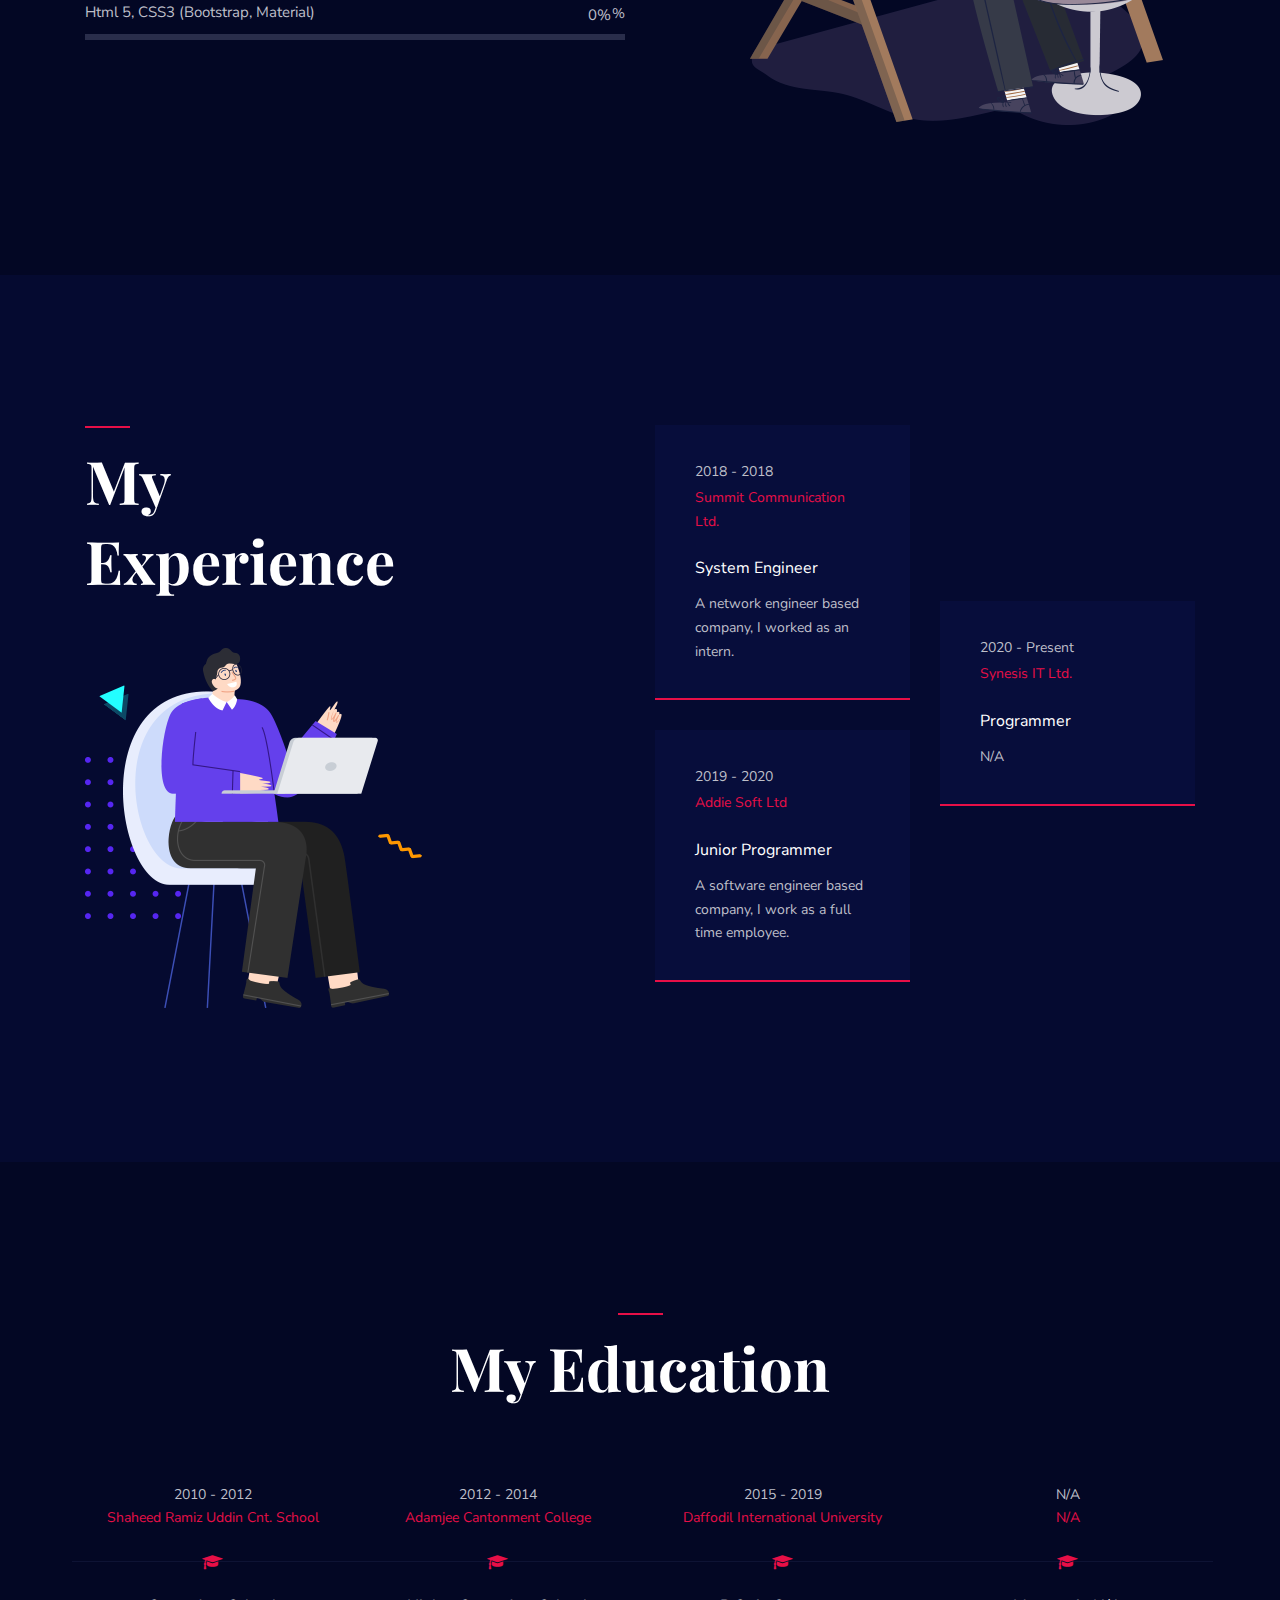
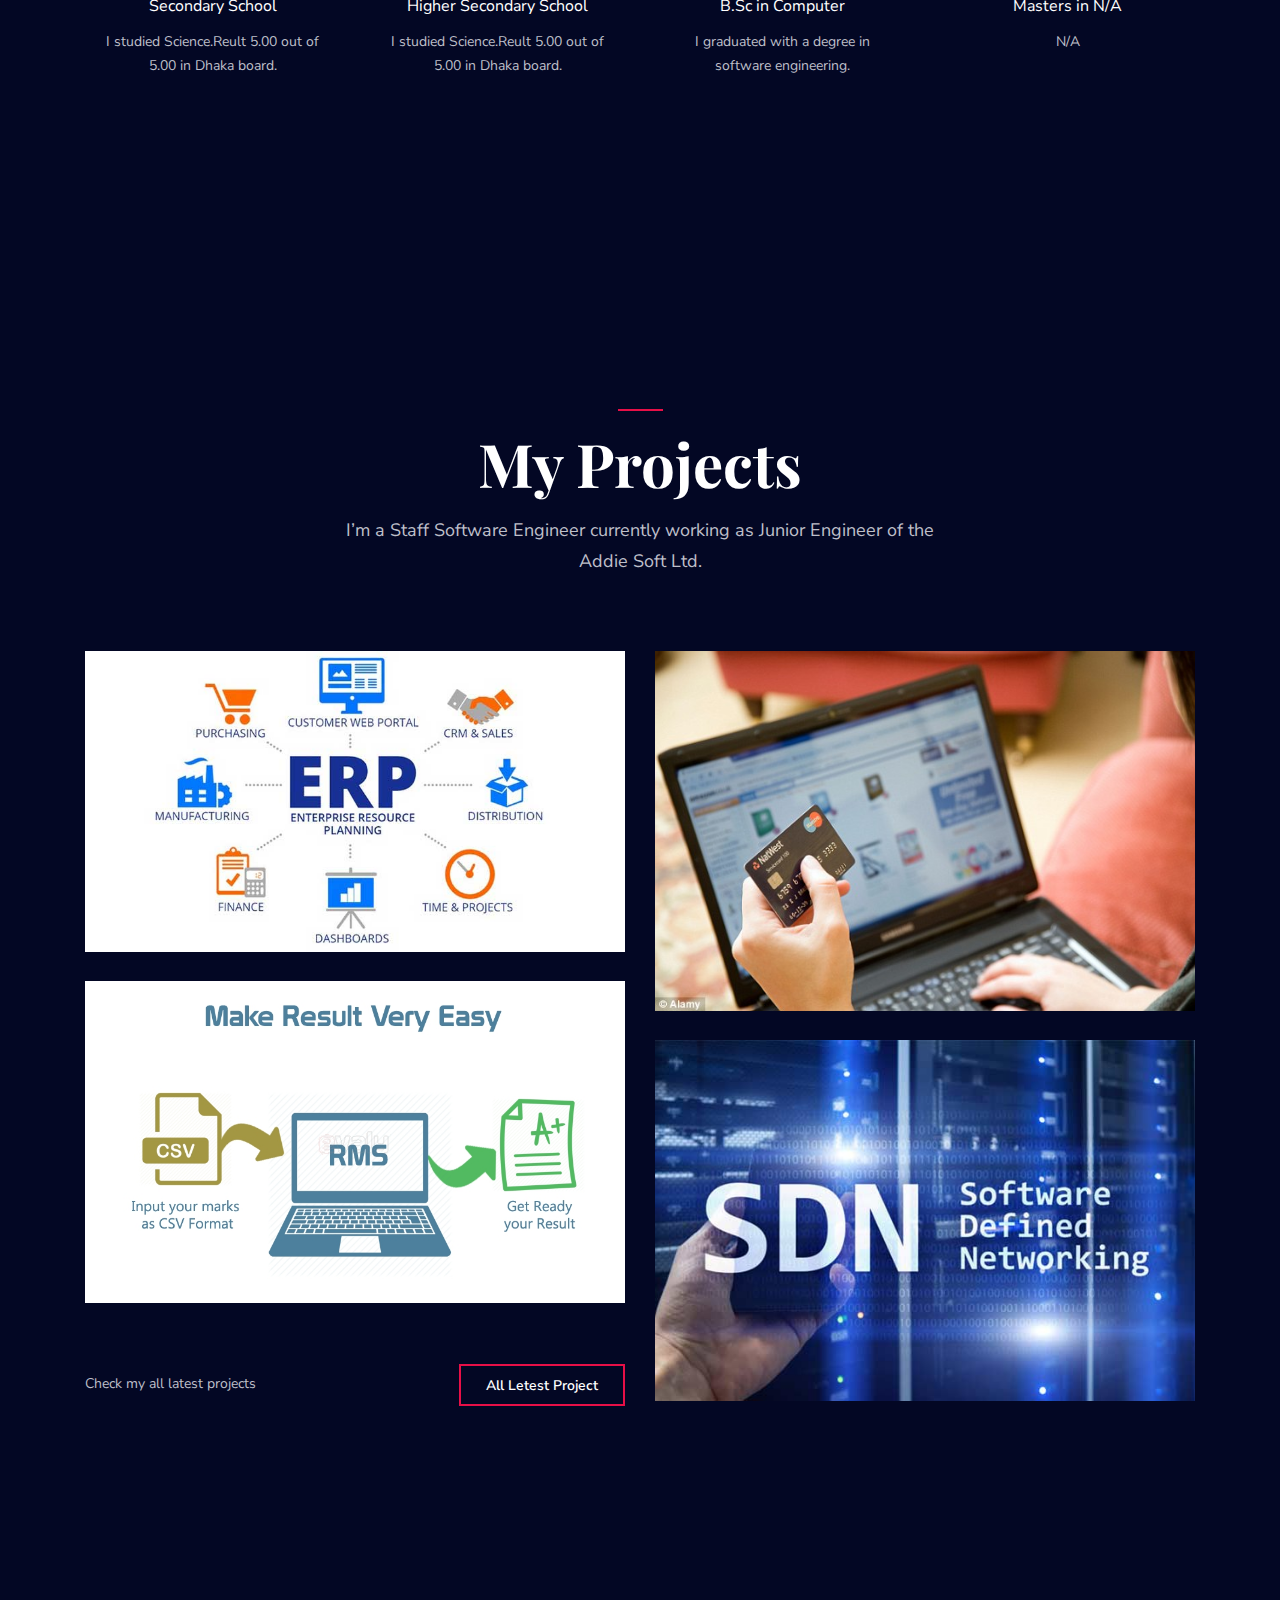
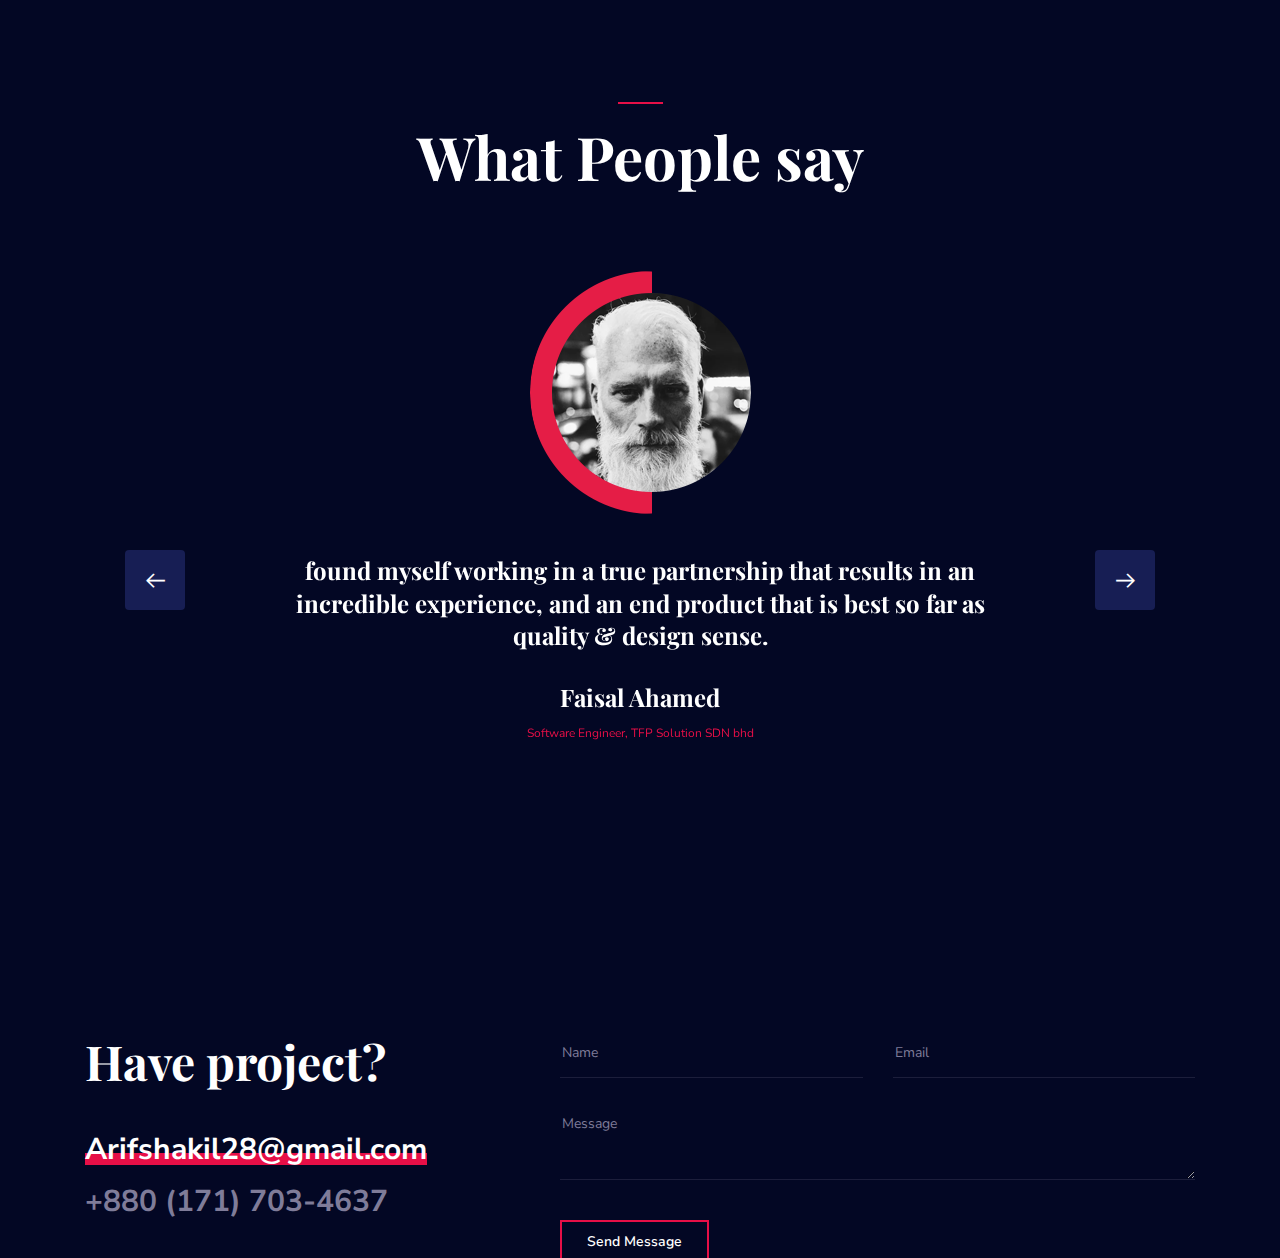
==== commit 3c4b71fb: "update" ====
--- a/index.html
+++ b/index.html
@@ -45,7 +45,7 @@
                     <!-- <a href="index.html"><img src="assets/img/logo4.png" alt="img"></a> -->
                 </div>
                 <div class="nav-right-part nav-right-part-mobile">
-                    <a class="btn btn-transparent" target="_blank" href="#">Resume</a>
+                    <a class="btn btn-transparent" target="_blank" href="assets/CV/Curriculum vitae for Software Engineering.pdf">Resume</a>
                 </div>
                 <div class="collapse navbar-collapse" id="miralax_main_menu">
                     <ul class="navbar-nav menu-open">
@@ -70,7 +70,7 @@
                     </ul>
                 </div>
                 <div class="nav-right-part nav-right-part-desktop">
-                    <a class="btn btn-transparent" href="#">Resume</a>
+                    <a class="btn btn-transparent" href="assets/CV/Md.Arif_Shakil_Nobin.pdf">Resume</a>
                 </div>
             </div>
         </nav>
@@ -150,7 +150,7 @@
     <!-- service area end -->
 
     <!-- about area start -->
-    <div class="about-area bg-one pd-top-135 pd-bottom-150" style= "background-image: url(assets/img/about/17.png);">
+    <div class="about-area bg-one pd-top-135 pd-bottom-150" style= "background-image: url(assets/img/about/16.png);">
         <div class="container">
             <div class="col-xl-5 col-lg-6 col-md-7 align-self-center">
                 <div class="about-inner">
@@ -273,17 +273,17 @@
                                 <p>A network engineer based company, I worked as an intern. </p>
                             </div>
                             <div class="single-experience">
-                                <p class="date">2019 - Present</p>
+                                <p class="date">2019 - 2020</p>
                                 <p class="cat">Addie Soft Ltd</p>
-                                <h6>Full stack developer</h6>
+                                <h6>Junior Programmer</h6>
                                 <p>A software engineer based company, I work as a full time employee.</p>
                             </div>
                         </div>
                         <div class="col-sm-6 align-self-center">
                             <div class="single-experience">
-                                <p class="date">N/A</p>
-                                <p class="cat">N/A</p>
-                                <h6>N/A</h6>
+                                <p class="date">2020 - Present</p>
+                                <p class="cat">Synesis IT Ltd.</p>
+                                <h6>Programmer</h6>
                                 <p>N/A</p>
                             </div>
                         </div>
@@ -643,7 +643,7 @@
                 <h5>Follow me on</h5>
                 <ul class="social-media">
                     <li><a href="https://www.facebook.com/n0bin"><i class="fa fa-facebook"></i></a></li>
-                    <li><a href="https://www.linkedin.com/in/nobin922/"><i class="fa fa-linkedin"></i></a></li>
+                    <li><a href="https://www.linkedin.com/in/nobin/"><i class="fa fa-linkedin"></i></a></li>
                     <li><a href="https://github.com/ArifShakilNobin"><i class="fa fa-github"></i></a></li>
                     <li><a href="https://www.pinterest.com/ArifShakilNobin/"><i class="fa fa-pinterest"></i></a></li>
                 </ul>
